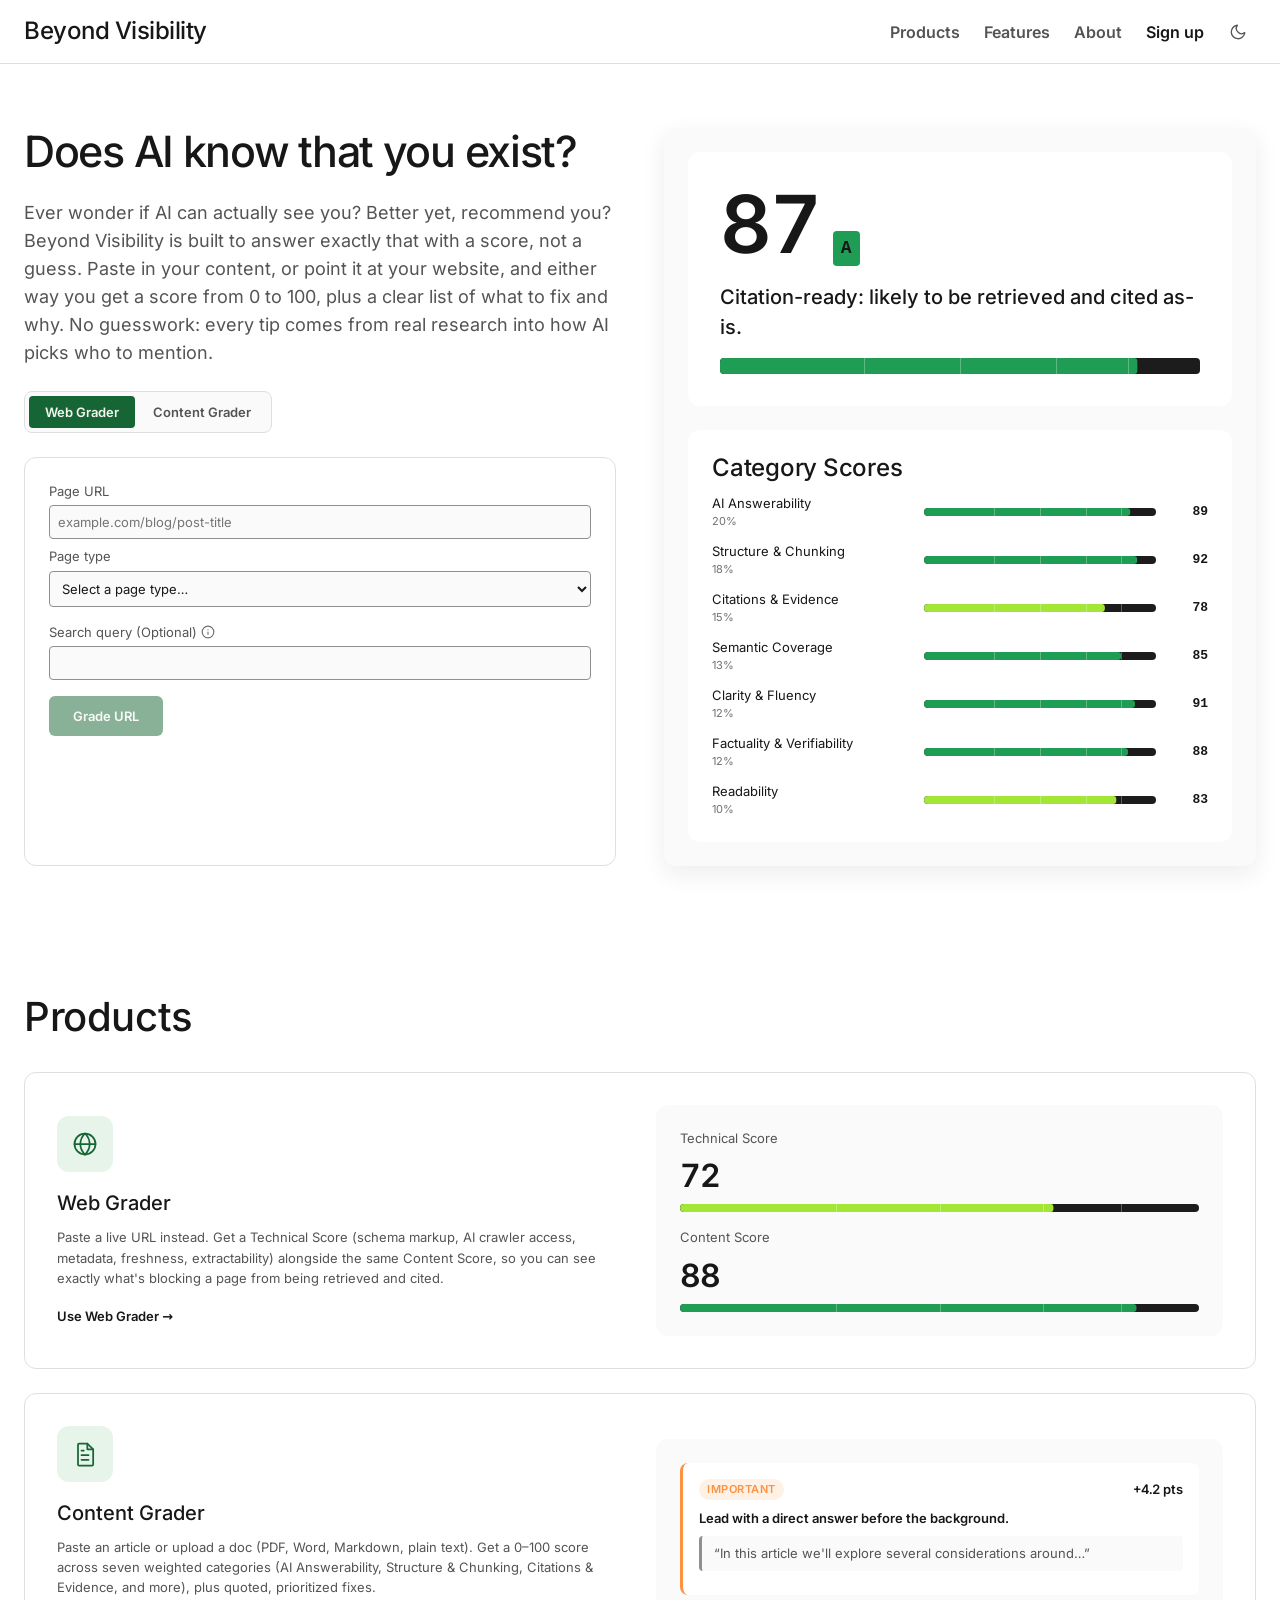
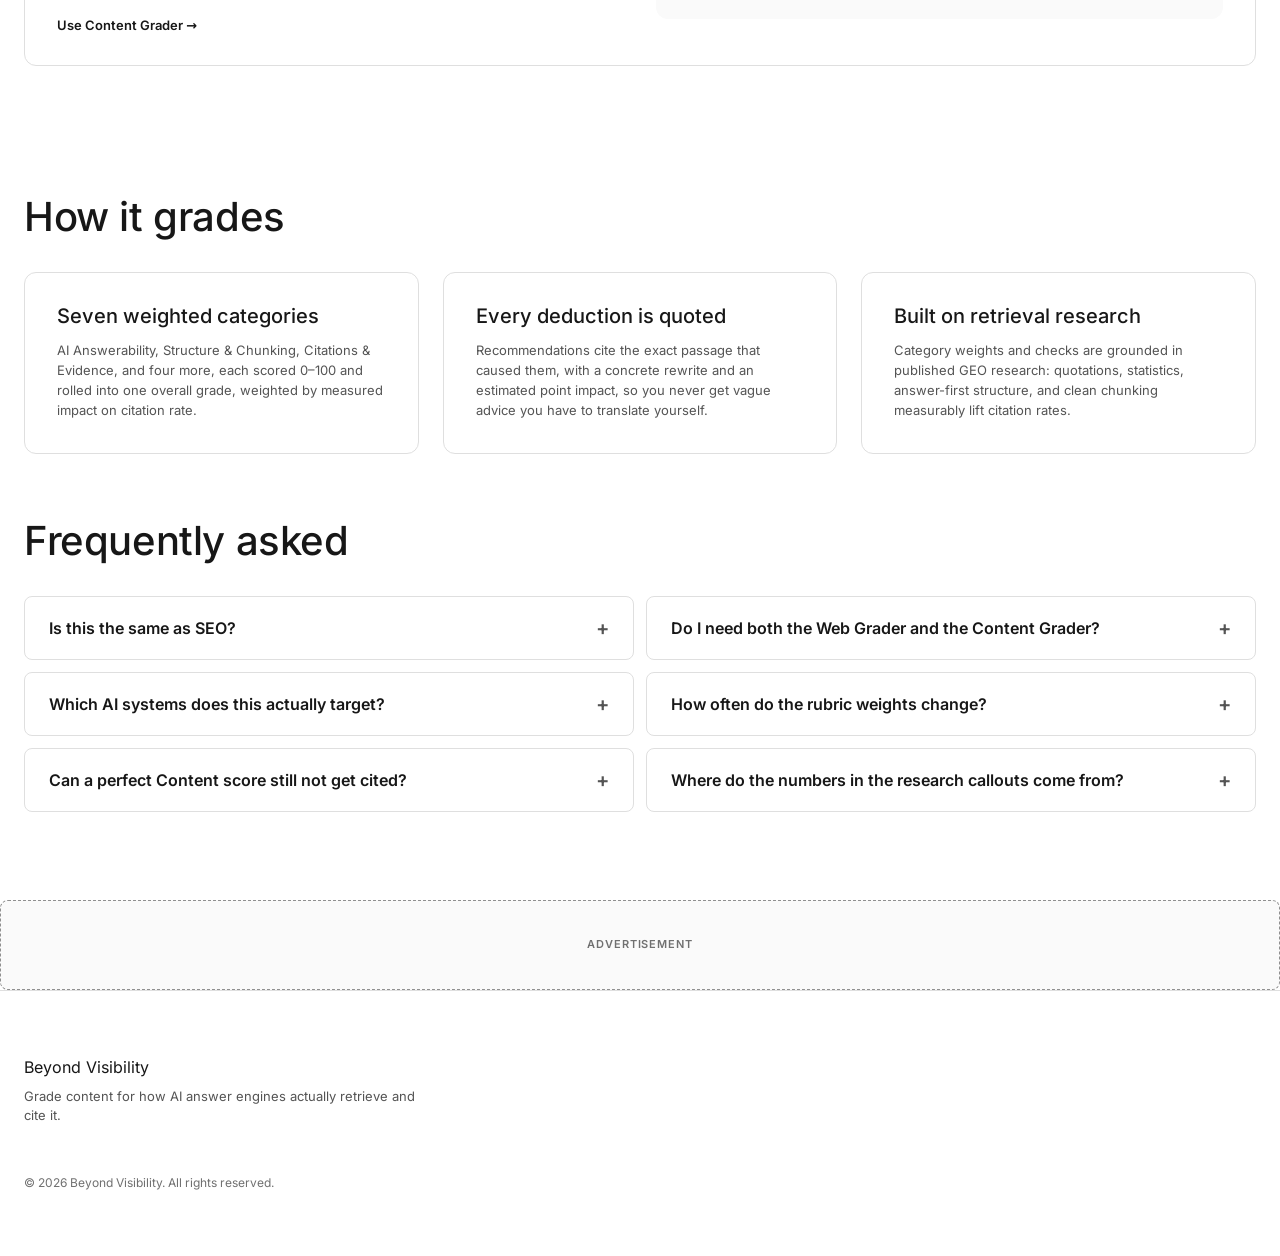
==== index.html @ 0c5f67aa "Deploy of bhagya-d36/AEO-Grader@8c03d91." ====
<!doctype html>
<html lang="en">
  <head>
    <meta charset="UTF-8" />
    <link rel="icon" type="image/svg+xml" href="/favicon.svg" />
    <meta name="viewport" content="width=device-width, initial-scale=1.0" />
    <meta name="color-scheme" content="light dark" />
    <meta name="theme-color" content="#ffffff" />

    <title>Beyond Visibility | AEO</title>
    <meta name="description" content="Grade your content and website for AI answer engines. Get a 0 to 100 score, seven category breakdowns, and prioritized fixes to improve your AEO and AISO." />
    <link rel="canonical" href="https://beyondvisibility.live/" />
    <meta name="robots" content="index,follow,max-snippet:-1,max-image-preview:large,max-video-preview:-1" />

    <meta property="og:type" content="website" />
    <meta property="og:title" content="Beyond Visibility | AEO" />
    <meta property="og:description" content="Grade your content and website for AI answer engines. Get a 0 to 100 score, seven category breakdowns, and prioritized fixes to improve your AEO and AISO." />
    <meta property="og:url" content="https://beyondvisibility.live/" />
    <meta property="og:image" content="https://beyondvisibility.live/og.png" />
    <meta property="og:site_name" content="Beyond Visibility" />
    <meta property="article:published_time" content="2026-08-23" />
    <meta property="article:modified_time" content="2026-08-23" />
    <meta name="twitter:card" content="summary_large_image" />
    <meta name="twitter:title" content="Beyond Visibility | AEO" />
    <meta name="twitter:description" content="Grade your content and website for AI answer engines. Get a 0 to 100 score, seven category breakdowns, and prioritized fixes to improve your AEO and AISO." />
    <meta name="twitter:image" content="https://beyondvisibility.live/og.png" />

    <script type="application/ld+json">
    {
      "@context": "https://schema.org",
      "@graph": [
        {
          "@type": "Organization",
          "@id": "https://beyondvisibility.live/#organization",
          "name": "Beyond Visibility",
          "url": "https://beyondvisibility.live/",
          "logo": "https://beyondvisibility.live/favicon.svg",
          "sameAs": ["https://github.com/bhagya-d36/AEO-Grader"],
          "speakable": {
            "@type": "SpeakableSpecification",
            "cssSelector": [".hero h1", ".hero-lead"]
          }
        },
        {
          "@type": "WebSite",
          "@id": "https://beyondvisibility.live/#website",
          "name": "Beyond Visibility",
          "url": "https://beyondvisibility.live/",
          "publisher": { "@id": "https://beyondvisibility.live/#organization" }
        },
        {
          "@type": "SoftwareApplication",
          "name": "Beyond Visibility",
          "applicationCategory": "BusinessApplication",
          "operatingSystem": "Web",
          "description": "Grades content and web pages for how likely AI answer engines are to retrieve, trust, and cite them.",
          "offers": { "@type": "Offer", "price": "0", "priceCurrency": "USD" }
        },
        {
          "@type": "FAQPage",
          "mainEntity": [
            {
              "@type": "Question",
              "name": "Is this the same as SEO?",
              "acceptedAnswer": {
                "@type": "Answer",
                "text": "No, but it's not a replacement either. Think of AEO as SEO's newer sibling. Classic ranking signals like crawlability, authority, and freshness still matter; retrieval just adds a passage-level layer on top, and there's no page-one click-through funnel to fall back on if that layer fails."
              }
            },
            {
              "@type": "Question",
              "name": "Do I need both the Web Grader and the Content Grader?",
              "acceptedAnswer": {
                "@type": "Answer",
                "text": "If you control the page, yes, eventually. Technical and Content scores catch different failure modes. A page can read beautifully and still be invisible because of one robots.txt rule. If you're evaluating a draft before it's published anywhere, the Content Grader alone is the right tool."
              }
            },
            {
              "@type": "Question",
              "name": "Which AI systems does this actually target?",
              "acceptedAnswer": {
                "@type": "Answer",
                "text": "The check set is grounded in how retrieval-augmented answer engines behave generally. ChatGPT, Perplexity, Claude, and AI Overviews all share the same fetch-chunk-retrieve-synthesize shape, even though none of their exact ranking algorithms are public."
              }
            },
            {
              "@type": "Question",
              "name": "How often do the rubric weights change?",
              "acceptedAnswer": {
                "@type": "Answer",
                "text": "Rarely, and only on evidence. Every category weight is pulled straight from the versioned rubric config the grader runs against (see the About page for the current breakdown), so a score you get today stays comparable until that version number moves."
              }
            },
            {
              "@type": "Question",
              "name": "Can a perfect Content score still not get cited?",
              "acceptedAnswer": {
                "@type": "Answer",
                "text": "Yes. Citation also depends on factors outside a single page: how many other pages answer the same question, how established the domain is, off-page mentions the grader can't read from text alone. The score measures your odds, not a promise."
              }
            },
            {
              "@type": "Question",
              "name": "Where do the numbers in the research callouts come from?",
              "acceptedAnswer": {
                "@type": "Answer",
                "text": "Primarily the Princeton GEO paper (10,000 queries across 25 domains), plus supporting industry research on content chunking, freshness, and answer-first structure. Those sources also inform the weights behind every score this tool produces."
              }
            }
          ]
        }
      ]
    }
    </script>

    <script>
      (function () {
        try {
          var stored = localStorage.getItem("theme-preference");
          if (stored === "light" || stored === "dark") {
            document.documentElement.dataset.theme = stored;
          }
        } catch (e) {
          // localStorage unavailable (private mode, etc.) — falls back to
          // system preference via the CSS media query, no toggle persistence
        }
      })();
    </script>
    <script type="module" crossorigin src="/assets/main-DoTA_7qR.js"></script>
    <link rel="stylesheet" crossorigin href="/assets/main-QSFbFNiy.css">
  </head>
  <body>
    <div id="root"><header class="marketing-nav"><div class="top-bar-brand"><a class="wordmark" href="/">Beyond Visibility</a></div><nav class="marketing-nav-links" aria-label="Primary"><div class="nav-dropdown"><button type="button" class="nav-dropdown-trigger" aria-haspopup="true">Products</button><ul class="nav-dropdown-menu"><li><a href="#product-web-grader">Web Grader</a></li><li><a href="#product-content-grader">Content Grader</a></li></ul></div><a href="#features">Features</a><a class="marketing-nav-link" href="/about">About</a></nav><div class="marketing-nav-actions"><button type="button" class="link-button">Sign up</button><button type="button" class="theme-toggle" aria-label="Switch to dark mode" title="Switch to dark mode"><svg width="18" height="18" viewBox="0 0 24 24" fill="none" stroke="currentColor" stroke-width="1.75" stroke-linecap="round" stroke-linejoin="round" aria-hidden="true"><path d="M21 12.79A9 9 0 1 1 11.21 3 7 7 0 0 0 21 12.79z"></path></svg></button></div></header><main><section class="hero"><div class="hero-copy"><h1>Does AI know that you exist?</h1><p class="hero-lead">Ever wonder if AI can actually see you? Better yet, recommend you? Beyond Visibility is built to answer exactly that with a score, not a guess. Paste in your content, or point it at your website, and either way you get a score from 0 to 100, plus a clear list of what to fix and why. No guesswork: every tip comes from real research into how AI picks who to mention.</p><div class="grader-switch" role="group" aria-label="Grader mode"><button type="button" aria-pressed="true">Web Grader</button><button type="button" aria-pressed="false">Content Grader</button></div><form class="grade-form"><div class="field"><label for="url">Page URL</label><input id="url" type="text" inputMode="url" autoComplete="off" placeholder="example.com/blog/post-title" required="" value=""/></div><div class="field"><label for="page_type">Page type</label><select id="page_type" required=""><option value="" disabled="" hidden="" selected="">Select a page type…</option><option value="homepage">Homepage</option><option value="article">Blog post or article</option><option value="product">Product page</option><option value="docs">Docs</option></select></div><div class="optional-fields"><div class="field"><div class="field-label-row"><label for="web_target_query">Search query (Optional)</label><span class="info-tooltip" tabindex="0" aria-label="What would someone ask an AI to find this?"><svg width="14" height="14" viewBox="0 0 24 24" fill="none" stroke="currentColor" stroke-width="2" stroke-linecap="round" stroke-linejoin="round" aria-hidden="true"><circle cx="12" cy="12" r="10"></circle><line x1="12" y1="16" x2="12" y2="12"></line><line x1="12" y1="8" x2="12.01" y2="8"></line></svg><span class="info-tooltip-text" aria-hidden="true">What would someone ask an AI to find this?</span></span></div><input id="web_target_query" type="text" value=""/></div></div><button type="submit" disabled="">Grade URL</button></form></div><div class="hero-mockup" aria-hidden="true"><div class="score-card"><div class="verdict"><span class="verdict-score">87</span><span class="verdict-band" style="--tier-color:var(--score-excellent)">A</span></div><p class="verdict-meaning">Citation-ready: likely to be retrieved and cited as-is.</p><div class="meter meter-lg" style="--tier-color:var(--score-excellent);--meter-scale:0.87" role="img" aria-label="Overall score: 87 out of 100"><div class="meter-track"><div class="meter-fill"></div><span class="meter-tick" style="left:30%"></span><span class="meter-tick" style="left:50%"></span><span class="meter-tick" style="left:70%"></span><span class="meter-tick" style="left:85%"></span></div></div></div><div class="category-bars"><h2>Category Scores</h2><div class="category-row"><div class="category-label"><span>AI Answerability</span><span class="category-weight">20%</span></div><div class="meter meter-sm" style="--tier-color:var(--score-excellent);--meter-scale:0.89" role="img" aria-label="AI Answerability: 89 out of 100"><div class="meter-track"><div class="meter-fill"></div><span class="meter-tick" style="left:30%"></span><span class="meter-tick" style="left:50%"></span><span class="meter-tick" style="left:70%"></span><span class="meter-tick" style="left:85%"></span></div></div><span class="category-score">89</span></div><div class="category-row"><div class="category-label"><span>Structure &amp; Chunking</span><span class="category-weight">18%</span></div><div class="meter meter-sm" style="--tier-color:var(--score-excellent);--meter-scale:0.92" role="img" aria-label="Structure &amp; Chunking: 92 out of 100"><div class="meter-track"><div class="meter-fill"></div><span class="meter-tick" style="left:30%"></span><span class="meter-tick" style="left:50%"></span><span class="meter-tick" style="left:70%"></span><span class="meter-tick" style="left:85%"></span></div></div><span class="category-score">92</span></div><div class="category-row"><div class="category-label"><span>Citations &amp; Evidence</span><span class="category-weight">15%</span></div><div class="meter meter-sm" style="--tier-color:var(--score-good);--meter-scale:0.78" role="img" aria-label="Citations &amp; Evidence: 78 out of 100"><div class="meter-track"><div class="meter-fill"></div><span class="meter-tick" style="left:30%"></span><span class="meter-tick" style="left:50%"></span><span class="meter-tick" style="left:70%"></span><span class="meter-tick" style="left:85%"></span></div></div><span class="category-score">78</span></div><div class="category-row"><div class="category-label"><span>Semantic Coverage</span><span class="category-weight">13%</span></div><div class="meter meter-sm" style="--tier-color:var(--score-excellent);--meter-scale:0.85" role="img" aria-label="Semantic Coverage: 85 out of 100"><div class="meter-track"><div class="meter-fill"></div><span class="meter-tick" style="left:30%"></span><span class="meter-tick" style="left:50%"></span><span class="meter-tick" style="left:70%"></span><span class="meter-tick" style="left:85%"></span></div></div><span class="category-score">85</span></div><div class="category-row"><div class="category-label"><span>Clarity &amp; Fluency</span><span class="category-weight">12%</span></div><div class="meter meter-sm" style="--tier-color:var(--score-excellent);--meter-scale:0.91" role="img" aria-label="Clarity &amp; Fluency: 91 out of 100"><div class="meter-track"><div class="meter-fill"></div><span class="meter-tick" style="left:30%"></span><span class="meter-tick" style="left:50%"></span><span class="meter-tick" style="left:70%"></span><span class="meter-tick" style="left:85%"></span></div></div><span class="category-score">91</span></div><div class="category-row"><div class="category-label"><span>Factuality &amp; Verifiability</span><span class="category-weight">12%</span></div><div class="meter meter-sm" style="--tier-color:var(--score-excellent);--meter-scale:0.88" role="img" aria-label="Factuality &amp; Verifiability: 88 out of 100"><div class="meter-track"><div class="meter-fill"></div><span class="meter-tick" style="left:30%"></span><span class="meter-tick" style="left:50%"></span><span class="meter-tick" style="left:70%"></span><span class="meter-tick" style="left:85%"></span></div></div><span class="category-score">88</span></div><div class="category-row"><div class="category-label"><span>Readability</span><span class="category-weight">10%</span></div><div class="meter meter-sm" style="--tier-color:var(--score-good);--meter-scale:0.83" role="img" aria-label="Readability: 83 out of 100"><div class="meter-track"><div class="meter-fill"></div><span class="meter-tick" style="left:30%"></span><span class="meter-tick" style="left:50%"></span><span class="meter-tick" style="left:70%"></span><span class="meter-tick" style="left:85%"></span></div></div><span class="category-score">83</span></div></div></div></section><section class="products" id="products"><h2>Products</h2><ul class="product-grid"><li class="feature-card product-card" id="product-web-grader"><div class="product-card-copy"><div class="product-icon"><svg viewBox="0 0 24 24" fill="none" stroke="currentColor" stroke-width="1.5" stroke-linecap="round" stroke-linejoin="round" aria-hidden="true"><circle cx="12" cy="12" r="9"></circle><path d="M3 12h18"></path><path d="M12 3c2.5 2.5 4 5.7 4 9s-1.5 6.5-4 9c-2.5-2.5-4-5.7-4-9s1.5-6.5 4-9z"></path></svg></div><h3>Web Grader</h3><p>Paste a live URL instead. Get a Technical Score (schema markup, AI crawler access, metadata, freshness, extractability) alongside the same Content Score, so you can see exactly what&#x27;s blocking a page from being retrieved and cited.</p><button type="button" class="card-footer-link">Use Web Grader →</button></div><div class="product-card-visual" aria-hidden="true"><div class="product-preview product-preview-web"><div class="product-preview-score"><span class="product-preview-score-label">Technical Score</span><span class="product-preview-score-value">72</span><div class="meter meter-sm" style="--tier-color:var(--score-good);--meter-scale:0.72" role="img" aria-label="Technical Score: 72 out of 100"><div class="meter-track"><div class="meter-fill"></div><span class="meter-tick" style="left:30%"></span><span class="meter-tick" style="left:50%"></span><span class="meter-tick" style="left:70%"></span><span class="meter-tick" style="left:85%"></span></div></div></div><div class="product-preview-score"><span class="product-preview-score-label">Content Score</span><span class="product-preview-score-value">88</span><div class="meter meter-sm" style="--tier-color:var(--score-excellent);--meter-scale:0.88" role="img" aria-label="Content Score: 88 out of 100"><div class="meter-track"><div class="meter-fill"></div><span class="meter-tick" style="left:30%"></span><span class="meter-tick" style="left:50%"></span><span class="meter-tick" style="left:70%"></span><span class="meter-tick" style="left:85%"></span></div></div></div></div></div></li><li class="feature-card product-card" id="product-content-grader"><div class="product-card-copy"><div class="product-icon"><svg viewBox="0 0 24 24" fill="none" stroke="currentColor" stroke-width="1.5" stroke-linecap="round" stroke-linejoin="round" aria-hidden="true"><path d="M7 3h7l5 5v13a1 1 0 0 1-1 1H7a1 1 0 0 1-1-1V4a1 1 0 0 1 1-1z"></path><path d="M14 3v5h5"></path><path d="M9 13h6M9 17h6M9 9h2"></path></svg></div><h3>Content Grader</h3><p>Paste an article or upload a doc (PDF, Word, Markdown, plain text). Get a 0–100 score across seven weighted categories (AI Answerability, Structure &amp; Chunking, Citations &amp; Evidence, and more), plus quoted, prioritized fixes.</p><button type="button" class="card-footer-link">Use Content Grader →</button></div><div class="product-card-visual" aria-hidden="true"><div class="product-preview product-preview-content"><div class="recommendation severity-important"><div class="recommendation-header"><span class="recommendation-tags"><span class="severity-badge severity-important">Important</span></span><span class="recommendation-impact">+4.2 pts</span></div><p class="recommendation-what">Lead with a direct answer before the background.</p><blockquote class="recommendation-quote">“In this article we&#x27;ll explore several considerations around…”</blockquote></div></div></div></li></ul></section><section class="features" id="features"><h2>How it grades</h2><ul class="feature-grid"><li class="feature-card"><h3>Seven weighted categories</h3><p>AI Answerability, Structure &amp; Chunking, Citations &amp; Evidence, and four more, each scored 0–100 and rolled into one overall grade, weighted by measured impact on citation rate.</p></li><li class="feature-card"><h3>Every deduction is quoted</h3><p>Recommendations cite the exact passage that caused them, with a concrete rewrite and an estimated point impact, so you never get vague advice you have to translate yourself.</p></li><li class="feature-card"><h3>Built on retrieval research</h3><p>Category weights and checks are grounded in published GEO research: quotations, statistics, answer-first structure, and clean chunking measurably lift citation rates.</p></li></ul></section><section class="faq" id="faq"><h2>Frequently asked</h2><div class="faq-list"><details class="faq-item"><summary>Is this the same as SEO?</summary><p>No, but it&#x27;s not a replacement either. Think of AEO as SEO&#x27;s newer sibling. Classic ranking signals like crawlability, authority, and freshness still matter; retrieval just adds a passage-level layer on top, and there&#x27;s no page-one click-through funnel to fall back on if that layer fails.</p></details><details class="faq-item"><summary>Do I need both the Web Grader and the Content Grader?</summary><p>If you control the page, yes, eventually. Technical and Content scores catch different failure modes. A page can read beautifully and still be invisible because of one robots.txt rule. If you&#x27;re evaluating a draft before it&#x27;s published anywhere, the Content Grader alone is the right tool.</p></details><details class="faq-item"><summary>Which AI systems does this actually target?</summary><p>The check set is grounded in how retrieval-augmented answer engines behave generally. ChatGPT, Perplexity, Claude, and AI Overviews all share the same fetch-chunk-retrieve-synthesize shape, even though none of their exact ranking algorithms are public.</p></details><details class="faq-item"><summary>How often do the rubric weights change?</summary><p>Rarely, and only on evidence. Every category weight is pulled straight from the versioned rubric config the grader runs against (see the About page for the current breakdown), so a score you get today stays comparable until that version number moves.</p></details><details class="faq-item"><summary>Can a perfect Content score still not get cited?</summary><p>Yes. Citation also depends on factors outside a single page: how many other pages answer the same question, how established the domain is, off-page mentions the grader can&#x27;t read from text alone. The score measures your odds, not a promise.</p></details><details class="faq-item"><summary>Where do the numbers in the research callouts come from?</summary><p>Primarily the Princeton GEO paper (10,000 queries across 25 domains), plus supporting industry research on content chunking, freshness, and answer-first structure. Those sources also inform the weights behind every score this tool produces.</p></details></div></section><div class="ad-slot" data-placement="landing-mid" aria-hidden="true"><span class="ad-slot-label">Advertisement</span></div></main><footer class="site-footer"><div class="footer-inner"><div class="footer-brand"><span class="wordmark">Beyond Visibility</span><p class="footer-tagline">Grade content for how AI answer engines actually retrieve and cite it.</p></div></div><p class="footer-legal">© 2026 Beyond Visibility. All rights reserved.</p></footer></div>
  </body>
</html>
---- assets/main-QSFbFNiy.css ----
@font-face{font-family:Inter;font-style:normal;font-display:swap;font-weight:400;src:url(/assets/inter-cyrillic-ext-400-normal-BQZuk6qB.woff2)format("woff2"),url(/assets/inter-cyrillic-ext-400-normal-DQukG94-.woff)format("woff");unicode-range:U+460-52F,U+1C80-1C8A,U+20B4,U+2DE0-2DFF,U+A640-A69F,U+FE2E-FE2F}@font-face{font-family:Inter;font-style:normal;font-display:swap;font-weight:400;src:url(/assets/inter-cyrillic-400-normal-obahsSVq.woff2)format("woff2"),url(/assets/inter-cyrillic-400-normal-HOLc17fK.woff)format("woff");unicode-range:U+301,U+400-45F,U+490-491,U+4B0-4B1,U+2116}@font-face{font-family:Inter;font-style:normal;font-display:swap;font-weight:400;src:url(/assets/inter-greek-ext-400-normal-DGGRlc-M.woff2)format("woff2"),url(/assets/inter-greek-ext-400-normal-KugGGMne.woff)format("woff");unicode-range:U+1F??}@font-face{font-family:Inter;font-style:normal;font-display:swap;font-weight:400;src:url(/assets/inter-greek-400-normal-B4URO6DV.woff2)format("woff2"),url(/assets/inter-greek-400-normal-q2sYcFCs.woff)format("woff");unicode-range:U+370-377,U+37A-37F,U+384-38A,U+38C,U+38E-3A1,U+3A3-3FF}@font-face{font-family:Inter;font-style:normal;font-display:swap;font-weight:400;src:url(/assets/inter-vietnamese-400-normal-DMkecbls.woff2)format("woff2"),url(/assets/inter-vietnamese-400-normal-Bbgyi5SW.woff)format("woff");unicode-range:U+102-103,U+110-111,U+128-129,U+168-169,U+1A0-1A1,U+1AF-1B0,U+300-301,U+303-304,U+308-309,U+323,U+329,U+1EA0-1EF9,U+20AB}@font-face{font-family:Inter;font-style:normal;font-display:swap;font-weight:400;src:url(/assets/inter-latin-ext-400-normal-C1nco2VV.woff2)format("woff2"),url(/assets/inter-latin-ext-400-normal-77YHD8bZ.woff)format("woff");unicode-range:U+100-2BA,U+2BD-2C5,U+2C7-2CC,U+2CE-2D7,U+2DD-2FF,U+304,U+308,U+329,U+1D00-1DBF,U+1E00-1E9F,U+1EF2-1EFF,U+2020,U+20A0-20AB,U+20AD-20C0,U+2113,U+2C60-2C7F,U+A720-A7FF}@font-face{font-family:Inter;font-style:normal;font-display:swap;font-weight:400;src:url(/assets/inter-latin-400-normal-C38fXH4l.woff2)format("woff2"),url(/assets/inter-latin-400-normal-CyCys3Eg.woff)format("woff");unicode-range:U+??,U+131,U+152-153,U+2BB-2BC,U+2C6,U+2DA,U+2DC,U+304,U+308,U+329,U+2000-206F,U+20AC,U+2122,U+2191,U+2193,U+2212,U+2215,U+FEFF,U+FFFD}@font-face{font-family:Inter;font-style:normal;font-display:swap;font-weight:500;src:url(/assets/inter-cyrillic-ext-500-normal-B0yAr1jD.woff2)format("woff2"),url(/assets/inter-cyrillic-ext-500-normal-BmqWE9Dz.woff)format("woff");unicode-range:U+460-52F,U+1C80-1C8A,U+20B4,U+2DE0-2DFF,U+A640-A69F,U+FE2E-FE2F}@font-face{font-family:Inter;font-style:normal;font-display:swap;font-weight:500;src:url(/assets/inter-cyrillic-500-normal-BasfLYem.woff2)format("woff2"),url(/assets/inter-cyrillic-500-normal-CxZf_p3X.woff)format("woff");unicode-range:U+301,U+400-45F,U+490-491,U+4B0-4B1,U+2116}@font-face{font-family:Inter;font-style:normal;font-display:swap;font-weight:500;src:url(/assets/inter-greek-ext-500-normal-C4iEst2y.woff2)format("woff2"),url(/assets/inter-greek-ext-500-normal-2j5mBUwD.woff)format("woff");unicode-range:U+1F??}@font-face{font-family:Inter;font-style:normal;font-display:swap;font-weight:500;src:url(/assets/inter-greek-500-normal-BIZE56-Y.woff2)format("woff2"),url(/assets/inter-greek-500-normal-Xzm54t5V.woff)format("woff");unicode-range:U+370-377,U+37A-37F,U+384-38A,U+38C,U+38E-3A1,U+3A3-3FF}@font-face{font-family:Inter;font-style:normal;font-display:swap;font-weight:500;src:url(/assets/inter-vietnamese-500-normal-DOriooB6.woff2)format("woff2"),url(/assets/inter-vietnamese-500-normal-mJboJaSs.woff)format("woff");unicode-range:U+102-103,U+110-111,U+128-129,U+168-169,U+1A0-1A1,U+1AF-1B0,U+300-301,U+303-304,U+308-309,U+323,U+329,U+1EA0-1EF9,U+20AB}@font-face{font-family:Inter;font-style:normal;font-display:swap;font-weight:500;src:url(/assets/inter-latin-ext-500-normal-CV4jyFjo.woff2)format("woff2"),url(/assets/inter-latin-ext-500-normal-BxGbmqWO.woff)format("woff");unicode-range:U+100-2BA,U+2BD-2C5,U+2C7-2CC,U+2CE-2D7,U+2DD-2FF,U+304,U+308,U+329,U+1D00-1DBF,U+1E00-1E9F,U+1EF2-1EFF,U+2020,U+20A0-20AB,U+20AD-20C0,U+2113,U+2C60-2C7F,U+A720-A7FF}@font-face{font-family:Inter;font-style:normal;font-display:swap;font-weight:500;src:url(/assets/inter-latin-500-normal-Cerq10X2.woff2)format("woff2"),url(/assets/inter-latin-500-normal-BL9OpVg8.woff)format("woff");unicode-range:U+??,U+131,U+152-153,U+2BB-2BC,U+2C6,U+2DA,U+2DC,U+304,U+308,U+329,U+2000-206F,U+20AC,U+2122,U+2191,U+2193,U+2212,U+2215,U+FEFF,U+FFFD}@font-face{font-family:Inter;font-style:normal;font-display:swap;font-weight:600;src:url(/assets/inter-cyrillic-ext-600-normal-Dfes3d0z.woff2)format("woff2"),url(/assets/inter-cyrillic-ext-600-normal-Bcila6Z-.woff)format("woff");unicode-range:U+460-52F,U+1C80-1C8A,U+20B4,U+2DE0-2DFF,U+A640-A69F,U+FE2E-FE2F}@font-face{font-family:Inter;font-style:normal;font-display:swap;font-weight:600;src:url(/assets/inter-cyrillic-600-normal-CWCymEST.woff2)format("woff2"),url(/assets/inter-cyrillic-600-normal-4D_pXhcN.woff)format("woff");unicode-range:U+301,U+400-45F,U+490-491,U+4B0-4B1,U+2116}@font-face{font-family:Inter;font-style:normal;font-display:swap;font-weight:600;src:url(/assets/inter-greek-ext-600-normal-DRtmH8MT.woff2)format("woff2"),url(/assets/inter-greek-ext-600-normal-B8X0CLgF.woff)format("woff");unicode-range:U+1F??}@font-face{font-family:Inter;font-style:normal;font-display:swap;font-weight:600;src:url(/assets/inter-greek-600-normal-plRanbMR.woff2)format("woff2"),url(/assets/inter-greek-600-normal-BZpKdvQh.woff)format("woff");unicode-range:U+370-377,U+37A-37F,U+384-38A,U+38C,U+38E-3A1,U+3A3-3FF}@font-face{font-family:Inter;font-style:normal;font-display:swap;font-weight:600;src:url(/assets/inter-vietnamese-600-normal-Cc8MFFhd.woff2)format("woff2"),url(/assets/inter-vietnamese-600-normal-BuLX-rYi.woff)format("woff");unicode-range:U+102-103,U+110-111,U+128-129,U+168-169,U+1A0-1A1,U+1AF-1B0,U+300-301,U+303-304,U+308-309,U+323,U+329,U+1EA0-1EF9,U+20AB}@font-face{font-family:Inter;font-style:normal;font-display:swap;font-weight:600;src:url(/assets/inter-latin-ext-600-normal-D2bJ5OIk.woff2)format("woff2"),url(/assets/inter-latin-ext-600-normal-CIVaiw4L.woff)format("woff");unicode-range:U+100-2BA,U+2BD-2C5,U+2C7-2CC,U+2CE-2D7,U+2DD-2FF,U+304,U+308,U+329,U+1D00-1DBF,U+1E00-1E9F,U+1EF2-1EFF,U+2020,U+20A0-20AB,U+20AD-20C0,U+2113,U+2C60-2C7F,U+A720-A7FF}@font-face{font-family:Inter;font-style:normal;font-display:swap;font-weight:600;src:url(/assets/inter-latin-600-normal-LgqL8muc.woff2)format("woff2"),url(/assets/inter-latin-600-normal-CiBQ2DWP.woff)format("woff");unicode-range:U+??,U+131,U+152-153,U+2BB-2BC,U+2C6,U+2DA,U+2DC,U+304,U+308,U+329,U+2000-206F,U+20AC,U+2122,U+2191,U+2193,U+2212,U+2215,U+FEFF,U+FFFD}:root{--surface-0:#fff;--surface-1:#fff;--surface-2:#fafafa;--surface-3:#f0f0f0;--border:#dfdfdf;--border-strong:#8f8f8f;--text:#171717;--text-muted:#545454;--text-subtle:#707070;--text-placeholder:#9a9a9a;--accent:#166534;--accent-hover:#1a6b3f;--accent-press:#0f4c2b;--accent-fg:#f5f5f0;--accent-ring:#166534;--accent-bg:#e6f4ea;--score-fg:#171717;--score-excellent:#1f9d55;--score-good:#a3e635;--score-fair:#ffdb13;--score-weak:#ff9142;--score-poor:#ff5c4d;--meter-track:#1c1c1c;--meter-tick:#ffffff47;--danger:#ff5c4d;--danger-bg:#fdeceb;--warning:#ff9142;--warning-bg:#fef1e6;--neutral-badge:#545454;--neutral-badge-bg:#fafafa;--shadow-1:0 1px 2px #1717170f;--shadow-2:0 8px 24px #17171714;--shadow-3:0 16px 48px #17171724;--font-display:"Inter", system-ui, sans-serif;--font-sans:"Inter", system-ui, "Segoe UI", Roboto, sans-serif;--font-mono:ui-monospace, Menlo, Monaco, Consolas, "Liberation Mono", monospace;--text-2xs:11px;--text-xs:12px;--text-sm:13px;--text-base:16px;--text-md:18px;--text-lg:20px;--text-xl:24px;--text-2xl:32px;--text-3xl:40px;--text-score:clamp(56px, 8vw, 80px);--text-hero:clamp(40px, 5vw + 1rem, 64px);--space-1:4px;--space-2:8px;--space-3:12px;--space-4:16px;--space-6:24px;--space-8:32px;--space-12:48px;--space-16:64px;--radius-sm:4px;--radius-md:8px;--radius-lg:12px;--radius-xl:16px;--radius-full:999px;--radius-btn:6px;--dur-fast:.12s;--dur-normal:.2s;--dur-slow:.32s;--ease-out:cubic-bezier(0, 0, .2, 1);--ease-in:cubic-bezier(.4, 0, 1, 1);--ease-in-out:cubic-bezier(.4, 0, .2, 1);font:var(--text-base) / 1.5 var(--font-sans);--lightningcss-light:initial;--lightningcss-dark: ;color-scheme:light dark;color:var(--text);background:var(--surface-0);font-synthesis:none;text-rendering:optimizelegibility;-webkit-font-smoothing:antialiased;-moz-osx-font-smoothing:grayscale}@media (prefers-color-scheme:dark){:root{--lightningcss-light: ;--lightningcss-dark:initial}:root:not([data-theme=light]){--surface-0:#1c1c1c;--surface-1:#202020;--surface-2:#282828;--surface-3:#323232;--border:#2e2e2e;--border-strong:#757575;--text:#ededed;--text-muted:#a8a8a8;--text-subtle:#949494;--text-placeholder:#6e6e6e;--accent:#1f9d55;--accent-hover:#2ba35f;--accent-press:#1e9752;--accent-fg:#171717;--accent-ring:#2ba35f;--accent-bg:#16281c;--danger-bg:#2b1a17;--warning-bg:#2b220f;--neutral-badge:#a8a8a8;--neutral-badge-bg:#282828;--shadow-1:0 1px 2px #0006;--shadow-2:0 8px 24px #00000073;--shadow-3:0 16px 48px #0000008c}}:root[data-theme=dark]{--surface-0:#1c1c1c;--surface-1:#202020;--surface-2:#282828;--surface-3:#323232;--border:#2e2e2e;--border-strong:#757575;--text:#ededed;--text-muted:#a8a8a8;--text-subtle:#949494;--text-placeholder:#6e6e6e;--accent:#1f9d55;--accent-hover:#2ba35f;--accent-press:#1e9752;--accent-fg:#171717;--accent-ring:#2ba35f;--accent-bg:#16281c;--danger-bg:#2b1a17;--warning-bg:#2b220f;--neutral-badge:#a8a8a8;--neutral-badge-bg:#282828;--shadow-1:0 1px 2px #0006;--shadow-2:0 8px 24px #00000073;--shadow-3:0 16px 48px #0000008c}*{box-sizing:border-box}body{margin:0}h1{font-family:var(--font-display);letter-spacing:-.02em;color:var(--text);margin:0;font-weight:500;line-height:1.1}h2,h3{font-family:var(--font-sans);color:var(--text);margin:0;font-weight:500;line-height:1.15}p{margin:0}button{font-family:var(--font-sans);cursor:pointer}textarea,input,select{font-family:var(--font-sans);font-size:var(--text-sm)}.theme-toggle{width:36px;height:36px;color:var(--text-muted);transition:color var(--dur-fast) var(--ease-out);background:0 0;border:none;flex-shrink:0;justify-content:center;align-items:center;display:inline-flex}.theme-toggle:hover{color:var(--text)}:focus-visible{outline:2px solid var(--accent-ring);outline-offset:2px;border-radius:var(--radius-sm)}@media (prefers-reduced-motion:reduce){*,:before,:after{scroll-behavior:auto!important;transition-duration:.01ms!important;animation-duration:.01ms!important;animation-iteration-count:1!important}}.app{min-height:100vh}.top-bar{z-index:10;justify-content:space-between;align-items:center;gap:var(--space-6);height:60px;padding:0 var(--space-6);background:var(--surface-0);border-bottom:1px solid var(--border);display:flex;position:sticky;top:0}.top-bar-brand{align-items:baseline;gap:var(--space-2);display:flex}.top-bar-brand .wordmark{cursor:pointer;font-family:var(--font-display);font-weight:500;font-size:var(--text-xl);letter-spacing:-.02em;color:var(--text);background:0 0;border:none;padding:0;line-height:1.1;text-decoration:none}.workspace{gap:var(--space-8);width:100%;max-width:1440px;padding:var(--space-8) var(--space-6) var(--space-16);grid-template-columns:1fr;margin:0 auto;display:grid}.input-pane{gap:var(--space-2);flex-direction:column;min-width:0;display:flex}.pane-label{font-family:var(--font-mono);font-size:var(--text-2xs);letter-spacing:.08em;text-transform:uppercase;color:var(--text-subtle);margin-bottom:var(--space-2);font-weight:600}.results-pane{min-width:0}@media (width>=960px){.workspace{align-items:start;gap:var(--space-12);grid-template-columns:400px 1fr}.input-pane{top:calc(60px + var(--space-8));position:sticky}}.category-bars h2,.recommendations h2{font-size:var(--text-xl);letter-spacing:-.01em}.grade-form{gap:var(--space-2);background:var(--surface-1);border:1px solid var(--border);border-radius:var(--radius-lg);padding:var(--space-6);flex-direction:column;display:flex}.field-label{font-weight:600;font-size:var(--text-sm)}.field-label-row{align-items:center;gap:var(--space-1);display:flex}.info-tooltip{color:var(--text-subtle);cursor:help;display:inline-flex;position:relative}.info-tooltip:hover,.info-tooltip:focus-visible{color:var(--text)}.info-tooltip-text{top:calc(100% + var(--space-2));width:max-content;max-width:220px;padding:var(--space-2) var(--space-3);border-radius:var(--radius-sm);background:var(--surface-2);border:1px solid var(--border-strong);color:var(--text);font-size:var(--text-xs);text-align:center;opacity:0;visibility:hidden;transition:opacity var(--dur-fast) var(--ease-out);pointer-events:none;z-index:10;font-weight:400;line-height:1.4;position:absolute;left:50%;transform:translate(-50%)}.info-tooltip:hover .info-tooltip-text,.info-tooltip:focus-visible .info-tooltip-text{opacity:1;visibility:visible}.visually-hidden{clip:rect(0, 0, 0, 0);white-space:nowrap;border:0;width:1px;height:1px;margin:-1px;padding:0;position:absolute;overflow:hidden}.content-label-row{justify-content:space-between;align-items:center;gap:var(--space-2) var(--space-3);flex-wrap:wrap;display:flex}.attach-btn{align-items:center;gap:var(--space-1);color:var(--text-muted);border:1px solid var(--border-strong);border-radius:var(--radius-btn);padding:var(--space-1) var(--space-2);font-size:var(--text-xs);transition:border-color var(--dur-fast) var(--ease-out), color var(--dur-fast) var(--ease-out);background:0 0;font-weight:600;display:inline-flex}.attach-btn:hover:not(:disabled){border-color:var(--text);color:var(--text)}.attach-btn:active:not(:disabled){transform:scale(.97)}.attach-btn:disabled{opacity:.6;cursor:not-allowed}.file-chip{align-self:flex-start;align-items:center;gap:var(--space-2);font-family:var(--font-mono);font-size:var(--text-xs);color:var(--text-muted);background:var(--surface-2);border-radius:var(--radius-full);padding:var(--space-1) var(--space-1) var(--space-1) var(--space-3);display:inline-flex}.file-chip-clear{border-radius:var(--radius-full);width:24px;height:24px;color:var(--text-subtle);font-size:var(--text-sm);transition:background var(--dur-fast) var(--ease-out), color var(--dur-fast) var(--ease-out);background:0 0;border:none;justify-content:center;align-items:center;line-height:1;display:inline-flex}.file-chip-clear:hover{background:var(--surface-3);color:var(--text)}.attach-error{font-size:var(--text-sm);color:var(--danger)}textarea{border:1px solid var(--border-strong);border-radius:var(--radius-md);width:100%;padding:var(--space-3);background:var(--surface-2);color:var(--text);resize:vertical;transition:border-color var(--dur-fast) var(--ease-out)}textarea:hover{border-color:var(--text)}.word-count{font-family:var(--font-mono);font-variant-numeric:tabular-nums;font-size:var(--text-sm);color:var(--text-muted);text-align:right}.optional-fields{gap:var(--space-3);margin:var(--space-2) 0;grid-template-columns:repeat(auto-fit,minmax(180px,1fr));display:grid}.field{gap:var(--space-1);flex-direction:column;display:flex}.field label{font-size:var(--text-sm);color:var(--text-muted)}.field input,.field select{border:1px solid var(--border-strong);border-radius:var(--radius-sm);padding:var(--space-2);background:var(--surface-2);color:var(--text);transition:border-color var(--dur-fast) var(--ease-out)}.field input:hover,.field select:hover{border-color:var(--text)}.grade-form button[type=submit]{align-self:flex-start;align-items:center;gap:var(--space-2);background:var(--accent);color:var(--accent-fg);border-radius:var(--radius-btn);padding:var(--space-3) var(--space-6);font-size:var(--text-sm);transition:background var(--dur-fast) var(--ease-out), transform var(--dur-fast) var(--ease-out);border:none;font-weight:600;display:inline-flex}.grade-form button[type=submit]:hover:not(:disabled){background:var(--accent-hover)}.grade-form button[type=submit]:active:not(:disabled){background:var(--accent-press);transform:scale(.97)}.grade-form button[type=submit]:disabled{opacity:.5;cursor:not-allowed}.btn-spinner{border-radius:var(--radius-full);width:14px;height:14px;animation:spin var(--dur-slow) linear infinite;border:2px solid;border-top-color:#0000}@keyframes spin{to{transform:rotate(360deg)}}.error-banner{margin-top:var(--space-3);padding:var(--space-3) var(--space-4);border-radius:var(--radius-md);background:var(--danger-bg);color:var(--danger);font-size:var(--text-sm)}.results-reveal{gap:var(--space-8);flex-direction:column;display:flex}.score-card{gap:var(--space-4);background:var(--surface-1);border:1px solid var(--border);border-radius:var(--radius-lg);padding:var(--space-8);flex-direction:column;display:flex}.verdict{align-items:baseline;gap:var(--space-3);display:flex}.verdict-score{font-family:var(--font-display);font-weight:800;font-size:var(--text-score);letter-spacing:-.02em;font-variant-numeric:tabular-nums;color:var(--text);line-height:1}.verdict-band{font-family:var(--font-mono);font-size:var(--text-md);color:var(--score-fg);background:var(--tier-color);border-radius:var(--radius-sm);padding:var(--space-1) var(--space-2);font-weight:700}.verdict-meaning{font-size:var(--text-lg);color:var(--text);max-width:60ch;font-weight:500}.versions{font-family:var(--font-mono);font-size:var(--text-xs);color:var(--text-subtle);margin-top:var(--space-2)!important}.warnings{color:var(--warning);font-size:var(--text-sm);margin:var(--space-1) 0;padding-left:var(--space-4)}.meter{align-items:center;display:flex}.meter-track{background:var(--meter-track);border-radius:var(--radius-sm);flex:1;position:relative;overflow:hidden}.meter-sm .meter-track{height:var(--space-2)}.meter-lg .meter-track{height:var(--space-4)}.meter-fill{border-radius:var(--radius-sm);background-color:var(--tier-color);transform-origin:0;width:100%;height:100%;animation:meter-fill var(--dur-slow) var(--ease-out) both;animation-delay:.2s;display:block}@keyframes meter-fill{0%{transform:scaleX(0)}to{transform:scaleX(var(--meter-scale))}}.meter-tick{background:var(--meter-tick);width:1px;position:absolute;top:0;bottom:0}.page-summary{align-items:baseline;gap:var(--space-2) var(--space-3);font-size:var(--text-sm);flex-wrap:wrap;display:flex}.page-summary-url{font-family:var(--font-mono);color:var(--text);word-break:break-all}.page-summary-meta{color:var(--text-subtle)}.dual-score{gap:var(--space-4);grid-template-columns:1fr;display:grid}@media (width>=720px){.dual-score{grid-template-columns:1fr 1fr;align-items:start}}.score-card-na .verdict-score{color:var(--text-subtle)}.category-bars{background:var(--surface-1);border:1px solid var(--border);border-radius:var(--radius-lg);padding:var(--space-6)}.category-row{align-items:center;gap:var(--space-3);margin-top:var(--space-3);grid-template-columns:200px 1fr 40px;display:grid}.category-label{font-size:var(--text-sm);flex-direction:column;display:flex}.category-weight{font-size:var(--text-2xs);color:var(--text-subtle)}.category-score{font-family:var(--font-mono);font-variant-numeric:tabular-nums;text-align:right;font-weight:600;font-size:var(--text-sm)}@media (width<=520px){.category-row{row-gap:var(--space-1);grid-template-columns:1fr auto}.category-row>:first-child{grid-area:1/1}.category-row>:last-child{grid-area:1/2}.category-row>:nth-child(2){grid-area:2/1/auto/-1}}.recommendations h2{margin-top:var(--space-6);margin-bottom:var(--space-3)}.recommendations h2:first-child{margin-top:0}.no-recommendations{color:var(--text-muted)}.recommendation-list,.recommendation-groups{gap:var(--space-3);flex-direction:column;display:flex}.recommendation-group{background:var(--surface-1);border:1px solid var(--border);border-radius:var(--radius-md);padding:var(--space-3) var(--space-4)}.recommendation-group summary{cursor:pointer;align-items:center;gap:var(--space-3);list-style:none;display:flex}.recommendation-group summary::-webkit-details-marker{display:none}.recommendation-group summary:after{content:"+";font-size:var(--text-lg);color:var(--text-muted);transition:transform var(--dur-fast) var(--ease-out);flex-shrink:0;margin-left:auto}.recommendation-group[open] summary:after{transform:rotate(45deg)}.recommendation-group-count{font-size:var(--text-sm);color:var(--text-muted)}.recommendation-group[open] .recommendation-list{margin-top:var(--space-3)}.recommendation{background:var(--surface-1);box-shadow:var(--shadow-1);border-radius:var(--radius-md);padding:var(--space-4);border-left-style:solid;border-left-width:3px}.quick-wins .recommendation{background:var(--surface-2)}.recommendation.severity-critical{border-left-color:var(--danger)}.recommendation.severity-important{border-left-color:var(--warning)}.recommendation.severity-nice_to_have{border-left-color:var(--neutral-badge)}.recommendation-header{margin-bottom:var(--space-2);justify-content:space-between;align-items:center;display:flex}.recommendation-tags{align-items:center;gap:var(--space-2);display:flex}.severity-badge,.source-badge{font-size:var(--text-2xs);text-transform:uppercase;letter-spacing:.05em;padding:2px var(--space-2);border-radius:var(--radius-full);font-weight:700}.severity-badge.severity-critical{background:var(--danger-bg);color:var(--danger)}.severity-badge.severity-important{background:var(--warning-bg);color:var(--warning)}.severity-badge.severity-nice_to_have{background:var(--neutral-badge-bg);color:var(--neutral-badge)}.source-badge{background:var(--surface-2);color:var(--text-muted);border:1px solid var(--border)}.recommendation-impact,.recommendation-group-impact{font-family:var(--font-sans);font-variant-numeric:tabular-nums;font-size:var(--text-sm);color:var(--text);font-weight:600}.recommendation-what{font-weight:600;margin-bottom:var(--space-2)!important}.recommendation-quote{padding:var(--space-2) var(--space-3);background:var(--surface-2);border-left:3px solid var(--border-strong);border-radius:var(--radius-sm);font-style:italic;font-size:var(--text-sm);color:var(--text-muted);margin:var(--space-2) 0!important}.recommendation-why,.recommendation-how{font-size:var(--text-sm);color:var(--text-muted);margin-top:var(--space-1)!important}.results-skeleton{position:relative}.skeleton-shapes{gap:var(--space-8);flex-direction:column;display:flex}.skeleton-block{background:var(--surface-2)}.results-skeleton-loading .skeleton-block{animation:skeleton-pulse var(--dur-slow) var(--ease-in-out) infinite alternate}.results-skeleton-teaser .skeleton-block{opacity:.4}@keyframes skeleton-pulse{0%{opacity:1}to{opacity:.55}}@media (prefers-reduced-motion:reduce){.results-skeleton-loading .skeleton-block{opacity:.75;animation:none}}.skeleton-line{border-radius:var(--radius-sm);height:16px}.skeleton-verdict-score{width:120px;height:var(--text-score);border-radius:var(--radius-sm)}.skeleton-verdict-band{border-radius:var(--radius-sm);width:40px;height:28px}.skeleton-meter-lg{height:var(--space-4);border-radius:var(--radius-sm)}.skeleton-meter-sm{height:var(--space-2);border-radius:var(--radius-sm)}.skeleton-rec-card{border-radius:var(--radius-md);height:88px}.teaser-overlay{text-align:center;justify-content:center;align-items:center;gap:var(--space-2);padding:var(--space-6);background:color-mix(in srgb, var(--surface-0) 80%, transparent);flex-direction:column;display:flex;position:absolute;inset:0}.teaser-overlay h2{font-size:var(--text-lg)}.teaser-overlay p{font-size:var(--text-sm);color:var(--text-muted);max-width:40ch}.loading-overlay{justify-content:center;align-items:center;gap:var(--space-3);padding:var(--space-6);background:color-mix(in srgb, var(--surface-0) 80%, transparent);flex-direction:column;display:flex;position:absolute;inset:0}.loading-title{font-size:var(--text-md);color:var(--text);font-weight:600}.loading-verb{animation:verb-in var(--dur-normal) var(--ease-out);display:inline-block}@keyframes verb-in{0%{opacity:0;transform:translateY(4px)}to{opacity:1;transform:translateY(0)}}.loading-detail{font-size:var(--text-sm);color:var(--text-muted)}.loading-spinner{width:56px;height:56px;color:var(--accent);animation:1.2s steps(12,end) infinite spin}.top-nav{align-items:center;gap:var(--space-6);display:flex}.top-nav-link{color:var(--text-muted);font-size:var(--text-base);padding:var(--space-1) 0;transition:color var(--dur-fast) var(--ease-out);background:0 0;border:none;font-weight:600;position:relative}.top-nav-link:hover,.top-nav-link[aria-current=page]{color:var(--text)}.top-nav-link[aria-current=page]:after{content:"";border-radius:var(--radius-full);background:var(--accent);height:2px;position:absolute;bottom:-2px;left:0;right:0}.top-bar-actions{align-items:center;gap:var(--space-4);display:flex}.account-menu{align-items:center;gap:var(--space-3);display:flex}.usage-indicator{font-family:var(--font-mono);font-variant-numeric:tabular-nums;font-size:var(--text-xs);color:var(--text-muted);white-space:nowrap}.account-email{font-size:var(--text-sm);color:var(--text-muted);text-overflow:ellipsis;white-space:nowrap;max-width:180px;overflow:hidden}.account-sign-out{border:1px solid var(--border-strong);border-radius:var(--radius-btn);color:var(--text-muted);font-size:var(--text-xs);padding:var(--space-1) var(--space-2);transition:border-color var(--dur-fast) var(--ease-out), color var(--dur-fast) var(--ease-out);background:0 0;font-weight:600}.account-sign-out:hover{border-color:var(--text);color:var(--text)}@media (width<=640px){.account-email{display:none}}.sign-in-modal-backdrop{z-index:20;padding:var(--space-6);background:color-mix(in srgb, var(--surface-0) 72%, transparent);justify-content:center;align-items:center;display:flex;position:fixed;inset:0}.sign-in-card{align-items:flex-start;gap:var(--space-3);background:var(--surface-1);width:100%;max-width:420px;box-shadow:var(--shadow-3);border-radius:var(--radius-lg);padding:var(--space-8);flex-direction:column;display:flex;position:relative}.sign-in-close{top:var(--space-1);right:var(--space-1);border-radius:var(--radius-full);width:44px;height:44px;color:var(--text-subtle);font-size:var(--text-lg);transition:background var(--dur-fast) var(--ease-out), color var(--dur-fast) var(--ease-out);background:0 0;border:none;justify-content:center;align-items:center;line-height:1;display:inline-flex;position:absolute}.sign-in-close:hover{background:var(--surface-3);color:var(--text)}.sign-in-card h2{font-size:var(--text-xl)}.sign-in-copy{font-size:var(--text-sm);color:var(--text-muted)}.auth-form{gap:var(--space-3);width:100%;margin-top:var(--space-2);flex-direction:column;display:flex}.auth-submit{justify-content:center;width:100%}.auth-switch{gap:var(--space-2) var(--space-4);flex-wrap:wrap;display:flex}.provider-buttons{gap:var(--space-2);width:100%;margin-top:var(--space-2);flex-direction:column;display:flex}.provider-button{background:var(--surface-2);color:var(--text);border:1px solid var(--border-strong);border-radius:var(--radius-btn);padding:var(--space-2) var(--space-4);font-size:var(--text-sm);transition:border-color var(--dur-fast) var(--ease-out);justify-content:center;align-items:center;font-weight:600;text-decoration:none;display:flex}.provider-button:hover{border-color:var(--text)}.dev-sign-in{margin-top:var(--space-2);padding:var(--space-3);border:1px dashed var(--border-strong);border-radius:var(--radius-md)}.dev-sign-in-note{font-size:var(--text-xs);color:var(--text-subtle);margin-bottom:var(--space-2)!important}.dev-sign-in-note code{font-family:var(--font-mono)}.dev-sign-in-button{background:var(--surface-2);color:var(--text);border:1px solid var(--border-strong);border-radius:var(--radius-btn);padding:var(--space-2) var(--space-4);font-size:var(--text-sm);font-weight:600}.dev-sign-in-button:hover{border-color:var(--text)}.verify-email-banner{justify-content:space-between;align-items:center;gap:var(--space-3);padding:var(--space-3) var(--space-6);background:var(--surface-2);border-bottom:1px solid var(--border);font-size:var(--text-sm);color:var(--text);flex-wrap:wrap;display:flex}.verify-email-banner button{border:1px solid var(--border-strong);border-radius:var(--radius-btn);color:var(--text);font-size:var(--text-xs);padding:var(--space-1) var(--space-3);transition:border-color var(--dur-fast) var(--ease-out);background:0 0;flex-shrink:0;font-weight:600}.verify-email-banner button:hover:not(:disabled){border-color:var(--text)}.verify-email-banner button:disabled{opacity:.6;cursor:not-allowed}.ad-slot{min-height:90px;margin-top:var(--space-6);background:var(--surface-2);border:1px dashed var(--border-strong);border-radius:var(--radius-md);justify-content:center;align-items:center;display:flex}.ad-slot-label{font-size:var(--text-2xs);letter-spacing:.08em;text-transform:uppercase;color:var(--text-subtle);font-weight:600}@media (width<=768px){.grade-form button[type=submit],.field input,.field select,.account-sign-out,.top-nav-link{min-height:44px}}@keyframes easter-egg-in{0%{opacity:0;transform:translateY(12px)}to{opacity:1;transform:translateY(0)}}.easter-egg-toast{right:var(--space-6);bottom:var(--space-6);z-index:30;align-items:center;gap:var(--space-3);padding:var(--space-4) var(--space-6);background:var(--surface-1);border:1px solid var(--border);border-radius:var(--radius-lg);box-shadow:var(--shadow-3);animation:easter-egg-in var(--dur-normal) var(--ease-out) both;display:flex;position:fixed}.easter-egg-toast-emoji{font-size:var(--text-xl)}.easter-egg-toast-title{font-size:var(--text-2xs);text-transform:uppercase;letter-spacing:.05em;color:var(--text-subtle);font-weight:700;display:block}.easter-egg-toast-name{font-family:var(--font-display);font-weight:600;font-size:var(--text-base);color:var(--text);display:block}.about{display:block}.about-layout{max-width:1280px;padding:0 var(--space-6) var(--space-16);gap:var(--space-8);grid-template-columns:1fr;margin:0 auto;display:grid}.about-hero{max-width:760px;padding:var(--space-16) 0 var(--space-8);gap:var(--space-4);flex-direction:column;display:flex}.about-eyebrow{font-size:var(--text-sm);text-transform:uppercase;letter-spacing:.05em;color:var(--accent);font-weight:700}.about-hero h1{font-size:var(--text-hero);letter-spacing:-.03em;font-weight:500}.about-hero-lead{font-size:var(--text-md);color:var(--text-muted);max-width:68ch;line-height:1.55}.about-toc{display:none}@media (width>=1080px){.about-layout{grid-template-columns:220px 1fr;align-items:start}.about-toc{max-height:calc(100vh - 120px);display:block;position:sticky;top:96px;overflow-y:auto}}.about-toc-heading{font-size:var(--text-2xs);text-transform:uppercase;letter-spacing:.05em;color:var(--text-subtle);margin-bottom:var(--space-3);font-weight:700;display:block}.about-toc ul{gap:var(--space-1);flex-direction:column;margin:0;padding:0;list-style:none;display:flex}.about-toc button{text-align:left;width:100%;padding:var(--space-2) var(--space-3);border-radius:var(--radius-sm);font-family:inherit;font-size:var(--text-sm);color:var(--text-muted);transition:color var(--dur-fast) var(--ease-out), background var(--dur-fast) var(--ease-out);background:0 0;border:none;display:block}.about-toc button:hover{color:var(--text)}.about-toc button[aria-current=true]{color:var(--text);background:var(--surface-2);font-weight:600}.about-section{padding:var(--space-16) 0;scroll-margin-top:96px}.about-hero+.about-section{padding-top:0}.about-content>.about-section+.about-section,.about-content>.about-cta{border-top:1px solid var(--border)}.about-section h2{font-size:var(--text-2xl);letter-spacing:-.01em;margin-bottom:var(--space-4)}.about-section>p{max-width:72ch;font-size:var(--text-base);color:var(--text-muted);line-height:1.6}.about-section>p+p{margin-top:var(--space-3)}.about-callout{margin-top:var(--space-6);padding:var(--space-6);background:var(--accent-bg);border:1px solid var(--accent);border-radius:var(--radius-lg)}.about-callout p{font-size:var(--text-base);color:var(--text);margin:0;line-height:1.6}.about-shift-compare{gap:var(--space-6);margin-top:var(--space-8);grid-template-columns:1fr;display:grid}@media (width>=700px){.about-shift-compare{grid-template-columns:1fr 1fr}}.about-shift-panel{gap:var(--space-4);padding:var(--space-6);background:var(--surface-2);border:1px solid var(--border);border-radius:var(--radius-lg);flex-direction:column;display:flex}.about-shift-panel-answer{background:var(--surface-1);border-color:var(--accent)}.about-shift-label{font-size:var(--text-2xs);text-transform:uppercase;letter-spacing:.05em;color:var(--text-subtle);font-weight:700}.about-serp-row{padding-bottom:var(--space-3);border-bottom:1px solid var(--border);flex-direction:column;gap:6px;display:flex}.about-serp-row:last-child{border-bottom:none;padding-bottom:0}.about-serp-row:before,.about-serp-row:after{content:"";background:var(--border-strong);opacity:.5;border-radius:3px;display:block}.about-serp-row:before{width:55%;height:9px}.about-serp-row:after{opacity:.3;width:85%;height:7px}.about-answer-block{flex-direction:column;gap:8px;display:flex}.about-answer-line{background:var(--accent);opacity:.55;border-radius:3px;width:100%;height:9px;display:block}.about-answer-line-short{width:65%}.about-answer-chips{gap:var(--space-2);margin-top:var(--space-1);display:flex}.about-answer-chip{border-radius:var(--radius-full);background:var(--accent-bg);width:20px;height:20px;color:var(--accent);font-size:var(--text-2xs);justify-content:center;align-items:center;font-weight:700;display:inline-flex}.about-shift-caption{margin-top:var(--space-4);font-size:var(--text-sm);color:var(--text-subtle)}.about-letter-grid{gap:var(--space-6);margin-top:var(--space-8);grid-template-columns:1fr;display:grid}@media (width>=700px){.about-letter-grid{grid-template-columns:repeat(2,1fr)}}.about-letter-abbr{border-radius:var(--radius-lg);background:var(--accent-bg);width:56px;height:56px;color:var(--accent);font-family:var(--font-display);font-weight:700;font-size:var(--text-sm);letter-spacing:-.02em;justify-content:center;align-items:center;display:inline-flex}.about-letter-card dl{gap:var(--space-1);margin:var(--space-2) 0 0;flex-direction:column;display:flex}.about-letter-card dt{font-size:var(--text-2xs);text-transform:uppercase;letter-spacing:.04em;color:var(--text-subtle);margin-top:var(--space-3);font-weight:700}.about-letter-card dt:first-child{margin-top:0}.about-letter-card dd{font-size:var(--text-sm);color:var(--text-muted);margin:0;line-height:1.55}.about-letter-card dd.about-letter-asks{color:var(--text);font-style:italic}.about-timeline{margin:var(--space-8) 0 0;border-left:2px solid var(--border);padding:0;list-style:none}.about-timeline li{padding:0 0 var(--space-8) var(--space-8);position:relative}.about-timeline li:last-child{padding-bottom:0}.about-timeline li:before{content:"";border-radius:var(--radius-full);background:var(--accent);border:2px solid var(--surface-0);width:10px;height:10px;position:absolute;top:4px;left:-5px}.about-timeline-years{font-family:var(--font-mono);font-size:var(--text-xs);color:var(--text-subtle);margin-bottom:var(--space-1);display:block}.about-timeline-body h3{font-size:var(--text-md);margin-bottom:var(--space-1)}.about-timeline-body p{font-size:var(--text-sm);color:var(--text-muted);max-width:60ch;margin:0;line-height:1.55}.about-compare{gap:var(--space-6);margin-top:var(--space-6);grid-template-columns:1fr;display:grid}@media (width>=768px){.about-compare{grid-template-columns:1fr 1fr}}.about-compare-col{background:var(--surface-1);border:1px solid var(--border);border-radius:var(--radius-lg);padding:var(--space-6)}.about-compare-col h3{margin-bottom:var(--space-3)}.about-compare-col ul{gap:var(--space-2);flex-direction:column;margin:0;padding:0;list-style:none;display:flex}.about-compare-col li{padding-left:var(--space-6);font-size:var(--text-sm);color:var(--text-muted);line-height:1.5;position:relative}.about-compare-col li:before{content:"";border-radius:var(--radius-full);background:var(--text-subtle);width:8px;height:8px;position:absolute;top:7px;left:0}.about-compare-col:first-child li:before{background:var(--accent)}.about-pipeline{gap:var(--space-4);margin-top:var(--space-8);grid-template-columns:1fr;display:grid}@media (width>=700px){.about-pipeline{grid-template-columns:repeat(2,1fr)}}@media (width>=1080px){.about-pipeline{grid-template-columns:repeat(4,1fr)}}.about-pipeline-head{align-items:center;gap:var(--space-2);display:flex}.about-pipeline-index{border-radius:var(--radius-full);background:var(--accent);width:24px;height:24px;color:var(--accent-fg);font-size:var(--text-xs);flex-shrink:0;justify-content:center;align-items:center;font-weight:700;display:inline-flex}.about-pipeline-stage p{flex:1}.about-pipeline-tag{font-size:var(--text-2xs);text-transform:uppercase;letter-spacing:.03em;color:var(--text-subtle);background:var(--surface-2);padding:2px var(--space-2);border-radius:var(--radius-sm);align-self:flex-start;font-weight:600}.about-measures-group{margin-top:var(--space-8)}.about-measures-group:first-of-type{margin-top:var(--space-6)}.about-measures-group h3{font-size:var(--text-lg);margin-bottom:var(--space-4)}.about-weight-list{gap:var(--space-6);flex-direction:column;display:flex}.about-weight-row{gap:var(--space-2);flex-direction:column;display:flex}.about-weight-label{font-size:var(--text-base);color:var(--text);justify-content:space-between;align-items:baseline;font-weight:600;display:flex}.about-weight-value{font-size:var(--text-sm);color:var(--text-subtle);font-variant-numeric:tabular-nums;font-weight:600}.about-weight-track{border-radius:var(--radius-full);background:var(--surface-3);height:8px;overflow:hidden}.about-weight-fill{border-radius:var(--radius-full);background:var(--accent);height:100%}.about-weight-body{font-size:var(--text-sm);color:var(--text-muted);margin:0;line-height:1.5}.about-steps{margin:var(--space-8) 0 0;gap:var(--space-6);flex-direction:column;padding:0;list-style:none;display:flex}.about-steps li{gap:var(--space-4);align-items:flex-start;display:flex}.about-step-index{border-radius:var(--radius-full);background:var(--surface-2);border:1px solid var(--border);width:32px;height:32px;color:var(--text);font-weight:700;font-size:var(--text-sm);flex-shrink:0;justify-content:center;align-items:center;display:inline-flex}.about-steps h3{font-size:var(--text-md);margin-bottom:var(--space-1)}.about-steps p{font-size:var(--text-sm);color:var(--text-muted);max-width:68ch;margin:0;line-height:1.55}.about-bands{margin-top:var(--space-8);border:1px solid var(--border);border-radius:var(--radius-lg);flex-direction:column;display:flex;overflow:hidden}.about-band-row{align-items:center;gap:var(--space-4);padding:var(--space-3) var(--space-4);grid-template-columns:40px 72px 1fr;display:grid}.about-band-row+.about-band-row{border-top:1px solid var(--border)}.about-band-label{border-radius:var(--radius-sm);width:28px;height:28px;font-weight:700;font-size:var(--text-sm);justify-content:center;align-items:center;display:inline-flex}.about-band-range{font-family:var(--font-mono);font-size:var(--text-xs);color:var(--text-subtle)}.about-band-meaning{font-size:var(--text-sm);color:var(--text-muted)}.about-band-row[data-band=A] .about-band-label{background:var(--score-excellent);color:var(--score-fg)}.about-band-row[data-band=B] .about-band-label{background:var(--score-good);color:var(--score-fg)}.about-band-row[data-band=C] .about-band-label{background:var(--score-fair);color:var(--score-fg)}.about-band-row[data-band=D] .about-band-label{background:var(--score-weak);color:var(--score-fg)}.about-band-row[data-band=F] .about-band-label{background:var(--score-poor);color:var(--score-fg)}.about-worth-grid{gap:var(--space-6);margin-top:var(--space-6);grid-template-columns:1fr;display:grid}@media (width>=700px){.about-worth-grid{grid-template-columns:repeat(2,1fr)}}.about-stat-strip{gap:var(--space-6);margin-top:var(--space-8);padding:var(--space-6);background:var(--surface-2);border-radius:var(--radius-lg);text-align:center;grid-template-columns:repeat(2,1fr);display:grid}@media (width>=640px){.about-stat-strip{grid-template-columns:repeat(4,1fr)}}.about-stat{gap:var(--space-1);flex-direction:column;display:flex}.about-stat-value{font-family:var(--font-display);font-weight:800;font-size:var(--text-2xl);letter-spacing:-.02em;font-variant-numeric:tabular-nums}.about-stat-label{font-size:var(--text-xs);color:var(--text-muted);text-transform:uppercase;letter-spacing:.04em}.about-stat-caption{margin-top:var(--space-4);font-size:var(--text-sm);color:var(--text-subtle);max-width:68ch}.about-honesty-list{gap:var(--space-6);margin-top:var(--space-6);grid-template-columns:1fr;display:grid}@media (width>=700px){.about-honesty-list{grid-template-columns:repeat(2,1fr)}}.about-cta{text-align:center;padding:var(--space-16) 0 var(--space-8);align-items:center;gap:var(--space-2);flex-direction:column;display:flex}.about-cta h2{font-size:var(--text-2xl)}.about-cta p{color:var(--text-muted);margin-bottom:var(--space-4)}html:has(.marketing-nav){scroll-padding-top:84px}.marketing-nav{z-index:10;align-items:center;gap:var(--space-6);height:64px;padding:0 var(--space-6);background:var(--surface-0);border-bottom:1px solid var(--border);display:flex;position:sticky;top:0}.marketing-nav-links{align-items:center;gap:var(--space-6);margin-left:auto;display:flex}.marketing-nav-links a{color:var(--text-muted);font-size:var(--text-base);transition:color var(--dur-fast) var(--ease-out);font-weight:600;text-decoration:none}.marketing-nav-links a:hover{color:var(--text)}.marketing-nav-link{color:var(--text-muted);font-family:inherit;font-size:var(--text-base);transition:color var(--dur-fast) var(--ease-out);background:0 0;border:none;padding:0;font-weight:600;position:relative}.marketing-nav-link:hover,.marketing-nav-link[aria-current=page]{color:var(--text)}.marketing-nav-link[aria-current=page]:after{content:"";border-radius:var(--radius-full);background:var(--accent);height:2px;position:absolute;bottom:-2px;left:0;right:0}.nav-dropdown{position:relative}.nav-dropdown-trigger{color:var(--text-muted);font-family:inherit;font-size:var(--text-base);cursor:pointer;transition:color var(--dur-fast) var(--ease-out);background:0 0;border:none;padding:0;font-weight:600}.nav-dropdown-trigger:hover{color:var(--text)}.nav-dropdown-menu{top:calc(100% + var(--space-3));z-index:20;gap:var(--space-1);min-width:200px;padding:var(--space-2);background:var(--surface-1);border:1px solid var(--border);border-radius:var(--radius-md);box-shadow:var(--shadow-2);opacity:0;visibility:hidden;transition:opacity var(--dur-fast) var(--ease-out), transform var(--dur-fast) var(--ease-out), visibility var(--dur-fast);flex-direction:column;margin:0;list-style:none;display:flex;position:absolute;left:0;transform:translateY(-4px)}.nav-dropdown:hover .nav-dropdown-menu,.nav-dropdown:focus-within .nav-dropdown-menu{opacity:1;visibility:visible;transform:translateY(0)}.nav-dropdown-menu a{padding:var(--space-2) var(--space-3);border-radius:var(--radius-sm);color:var(--text);font-size:var(--text-sm);transition:background var(--dur-fast) var(--ease-out);font-weight:600;text-decoration:none;display:block}.nav-dropdown-menu a:hover{background:var(--surface-2)}.marketing-nav-actions{align-items:center;gap:var(--space-4);display:flex}@media (width<=640px){.marketing-nav-links{display:none}}.link-button{color:var(--text);font-size:var(--text-sm);transition:color var(--dur-fast) var(--ease-out);background:0 0;border:none;padding:0;font-weight:600}.link-button:hover{color:var(--text-muted)}.marketing-nav-actions .link-button,.top-bar-actions .link-button{font-size:var(--text-base)}.cta-button{background:var(--text);color:var(--surface-0);border-radius:var(--radius-btn);padding:var(--space-2) var(--space-4);font-size:var(--text-sm);transition:opacity var(--dur-fast) var(--ease-out), transform var(--dur-fast) var(--ease-out);border:none;align-items:center;font-weight:600;display:inline-flex}.cta-button:hover{opacity:.85}.cta-button:active{opacity:.7;transform:scale(.97)}.cta-button--lg{padding:var(--space-3) var(--space-6);font-size:var(--text-base)}.hero{gap:var(--space-12);max-width:1280px;padding:var(--space-16) var(--space-6);grid-template-columns:1fr;margin:0 auto;display:grid}.hero-copy{align-items:flex-start;gap:var(--space-6);flex-direction:column;max-width:60ch;display:flex}.hero h1{font-size:var(--text-hero);letter-spacing:-.03em;font-weight:500;line-height:1.1}.hero-lead{font-size:var(--text-md);color:var(--text-muted);max-width:56ch;line-height:1.55}.grader-switch{background:var(--surface-2);border:1px solid var(--border);border-radius:var(--radius-md);gap:2px;padding:4px;display:inline-flex}.grader-switch button{padding:var(--space-2) var(--space-4);border-radius:var(--radius-sm);font-size:var(--text-sm);color:var(--text-muted);transition:background var(--dur-fast) var(--ease-out), color var(--dur-fast) var(--ease-out);background:0 0;border:none;font-weight:600}.grader-switch button:hover{color:var(--text)}.grader-switch button[aria-pressed=true]{background:var(--accent);color:var(--accent-fg)}.hero-copy .grade-form{align-self:stretch}.hero .grade-form textarea{flex:auto;height:160px;min-height:0}@media (width>=960px){.hero .grade-form{flex:auto}}.hero-mockup{gap:var(--space-6);padding:var(--space-6);background:var(--surface-2);border-radius:var(--radius-lg);box-shadow:var(--shadow-2);flex-direction:column;display:flex}.hero-mockup .score-card,.hero-mockup .category-bars{border:none}@keyframes mockup-row-in{0%{opacity:0;transform:translateY(6px)}to{opacity:1;transform:translateY(0)}}.hero-mockup .verdict,.hero-mockup .verdict-meaning,.hero-mockup .category-row{animation:mockup-row-in .22s var(--ease-out) both}.hero-mockup .meter-fill{animation-duration:.3s}.hero-mockup .score-card .meter-fill{animation-delay:.22s}.hero-mockup .category-row:nth-child(2){animation-delay:.52s}.hero-mockup .category-row:nth-child(2) .meter-fill{animation-delay:.74s}.hero-mockup .category-row:nth-child(3){animation-delay:1.04s}.hero-mockup .category-row:nth-child(3) .meter-fill{animation-delay:1.26s}.hero-mockup .category-row:nth-child(4){animation-delay:1.56s}.hero-mockup .category-row:nth-child(4) .meter-fill{animation-delay:1.78s}.hero-mockup .category-row:nth-child(5){animation-delay:2.08s}.hero-mockup .category-row:nth-child(5) .meter-fill{animation-delay:2.3s}.hero-mockup .category-row:nth-child(6){animation-delay:2.6s}.hero-mockup .category-row:nth-child(6) .meter-fill{animation-delay:2.82s}.hero-mockup .category-row:nth-child(7){animation-delay:3.12s}.hero-mockup .category-row:nth-child(7) .meter-fill{animation-delay:3.34s}.hero-mockup .category-row:nth-child(8){animation-delay:3.64s}.hero-mockup .category-row:nth-child(8) .meter-fill{animation-delay:3.86s}@media (width>=960px){.hero{grid-template-columns:1fr 1fr}.hero h1{font-size:clamp(31px,3.75vw - 5px,43px)}.hero-mockup{justify-content:flex-start}}.products{max-width:1280px;padding:var(--space-16) var(--space-6);margin:0 auto}.products h2{font-size:var(--text-3xl);letter-spacing:-.01em;margin-bottom:var(--space-8)}.product-grid{gap:var(--space-6);grid-template-columns:1fr;margin:0;padding:0;list-style:none;display:grid}.card-footer-link{margin-top:var(--space-2);color:var(--text);font-size:var(--text-sm);transition:color var(--dur-fast) var(--ease-out);background:0 0;border:none;align-self:flex-start;padding:0;font-weight:600}.card-footer-link:hover{color:var(--text-muted)}.product-icon{border-radius:var(--radius-lg);background:var(--accent-bg);width:56px;height:56px;color:var(--accent);margin-bottom:var(--space-2);justify-content:center;align-items:center;display:flex}.product-icon svg{width:28px;height:28px}.product-grid .product-card{gap:var(--space-8);grid-template-columns:1fr;align-items:center;display:grid}@media (width>=880px){.product-grid .product-card{grid-template-columns:1fr 1fr}}.product-card-copy{gap:var(--space-3);flex-direction:column;align-items:flex-start;display:flex}.product-card-visual{padding:var(--space-6);background:var(--surface-2);border-radius:var(--radius-lg);align-items:center;display:flex}.product-preview{width:100%}.product-preview-web{gap:var(--space-4);flex-direction:column;display:flex}.product-preview-score{gap:var(--space-1);flex-direction:column;display:flex}.product-preview-score-label{font-size:var(--text-sm);color:var(--text-muted)}.product-preview-score-value{font-family:var(--font-display);font-weight:800;font-size:var(--text-2xl);letter-spacing:-.02em;font-variant-numeric:tabular-nums}.product-preview-content .recommendation{box-shadow:none}.product-preview-content .recommendation-what{color:var(--text)}.features{max-width:1280px;padding:var(--space-16) var(--space-6);margin:0 auto}.features h2{font-size:var(--text-3xl);letter-spacing:-.01em;margin-bottom:var(--space-8)}.ad-slot[data-placement=landing-mid]{max-width:1280px;margin-left:auto;margin-right:auto}.feature-grid{gap:var(--space-6);grid-template-columns:1fr;margin:0;padding:0;list-style:none;display:grid}@media (width>=768px){.feature-grid{grid-template-columns:repeat(3,1fr)}}.faq{max-width:1280px;padding:0 var(--space-6) var(--space-16);margin:0 auto}.faq h2{font-size:var(--text-3xl);letter-spacing:-.01em;margin-bottom:var(--space-8)}.faq-list{gap:var(--space-3);grid-template-columns:1fr;align-items:start;display:grid}@media (width>=768px){.faq-list{grid-template-columns:repeat(2,1fr)}}.faq-item{background:var(--surface-1);border:1px solid var(--border);border-radius:var(--radius-md);padding:var(--space-4) var(--space-6)}.faq-item summary{cursor:pointer;font-weight:600;font-size:var(--text-base);color:var(--text);justify-content:space-between;align-items:center;gap:var(--space-4);list-style:none;display:flex}.faq-item summary::-webkit-details-marker{display:none}.faq-item summary:after{content:"+";font-size:var(--text-lg);color:var(--text-muted);transition:transform var(--dur-fast) var(--ease-out);flex-shrink:0}.faq-item[open] summary:after{transform:rotate(45deg)}.faq-item p{margin:var(--space-3) 0 0;font-size:var(--text-sm);color:var(--text-muted);line-height:1.6}.feature-card{gap:var(--space-3);background:var(--surface-1);border:1px solid var(--border);border-radius:var(--radius-lg);padding:var(--space-8);flex-direction:column;display:flex}.feature-card h3{font-size:var(--text-lg)}.feature-card p{font-size:var(--text-sm);color:var(--text-muted);line-height:1.55}.site-footer{background:var(--surface-0);border-top:1px solid var(--border);padding:var(--space-16) 0}.footer-inner{justify-content:space-between;gap:var(--space-8);max-width:1280px;padding:0 var(--space-6);flex-wrap:wrap;margin:0 auto;display:flex}.footer-brand{gap:var(--space-2);flex-direction:column;max-width:40ch;display:flex}.footer-tagline{font-size:var(--text-sm);color:var(--text-muted)}.footer-legal{max-width:1280px;margin:var(--space-12) auto 0;padding:0 var(--space-6);font-size:var(--text-xs);color:var(--text-subtle)}
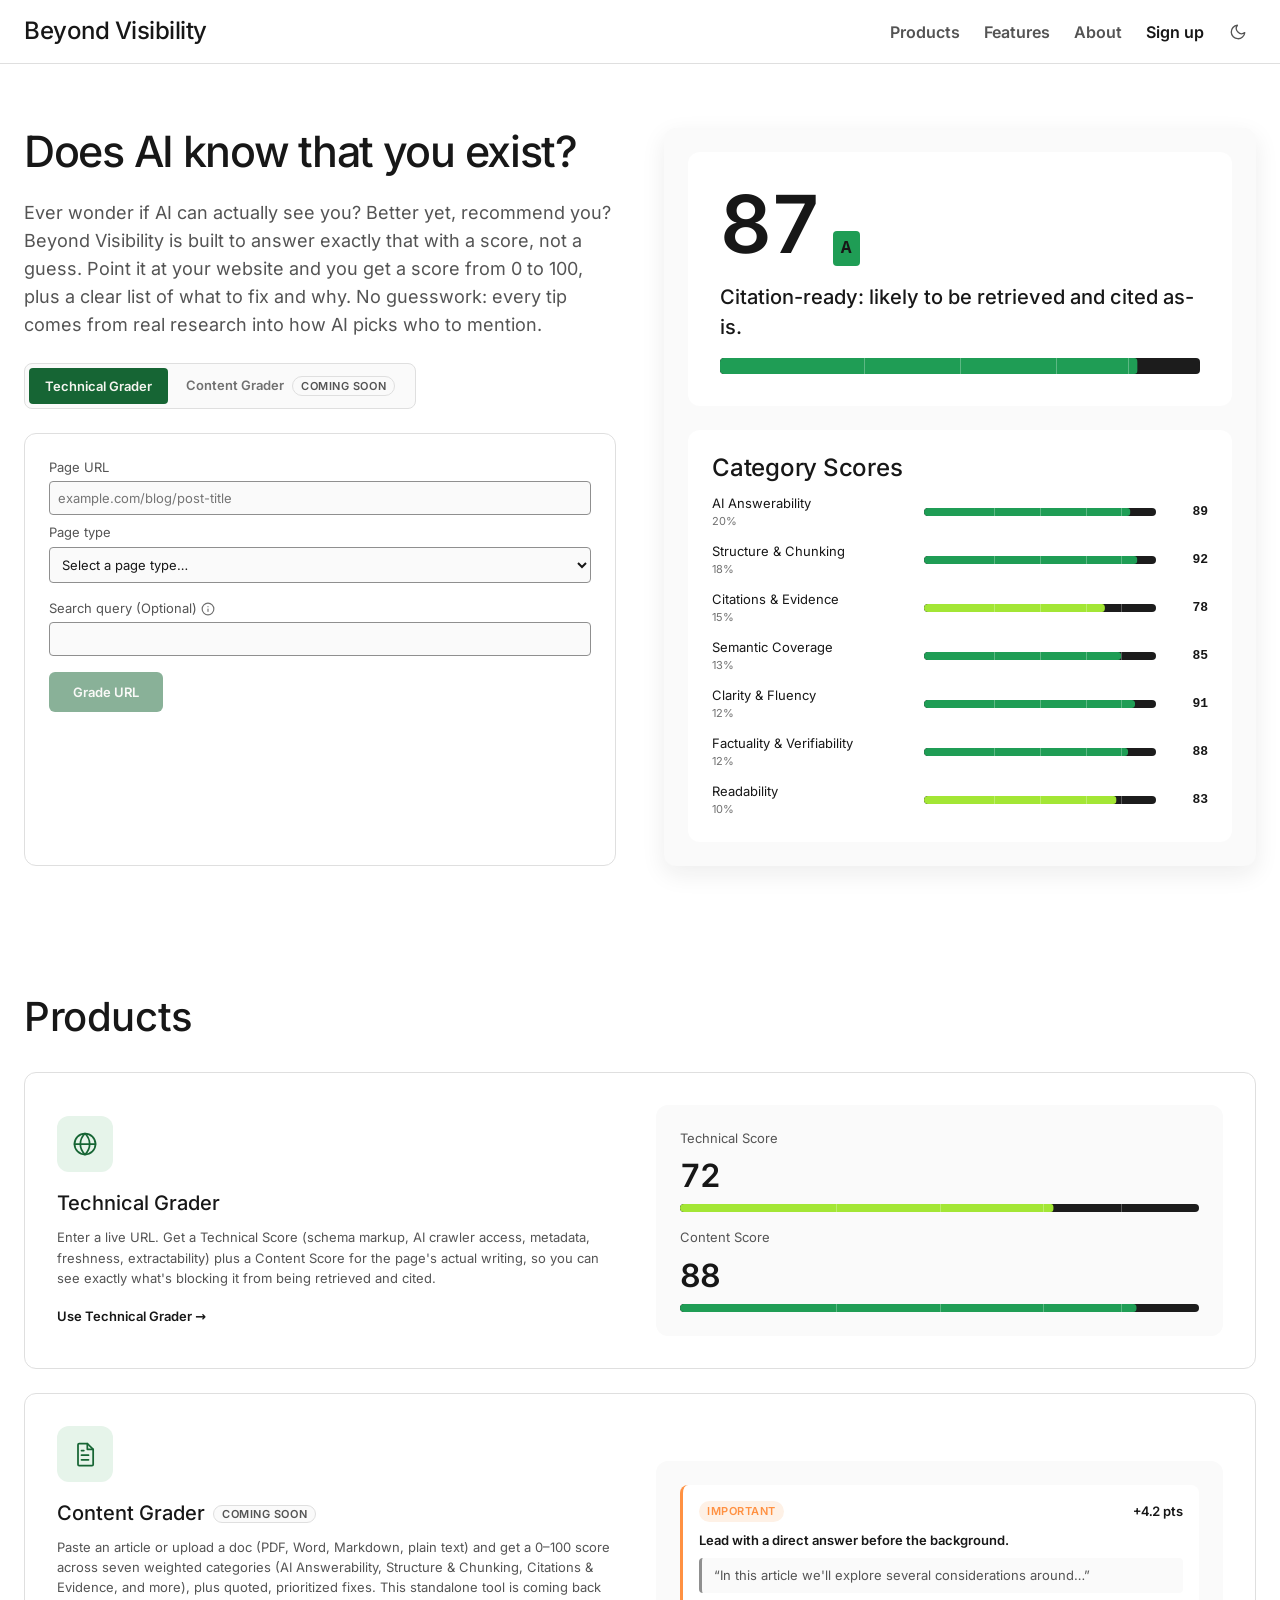
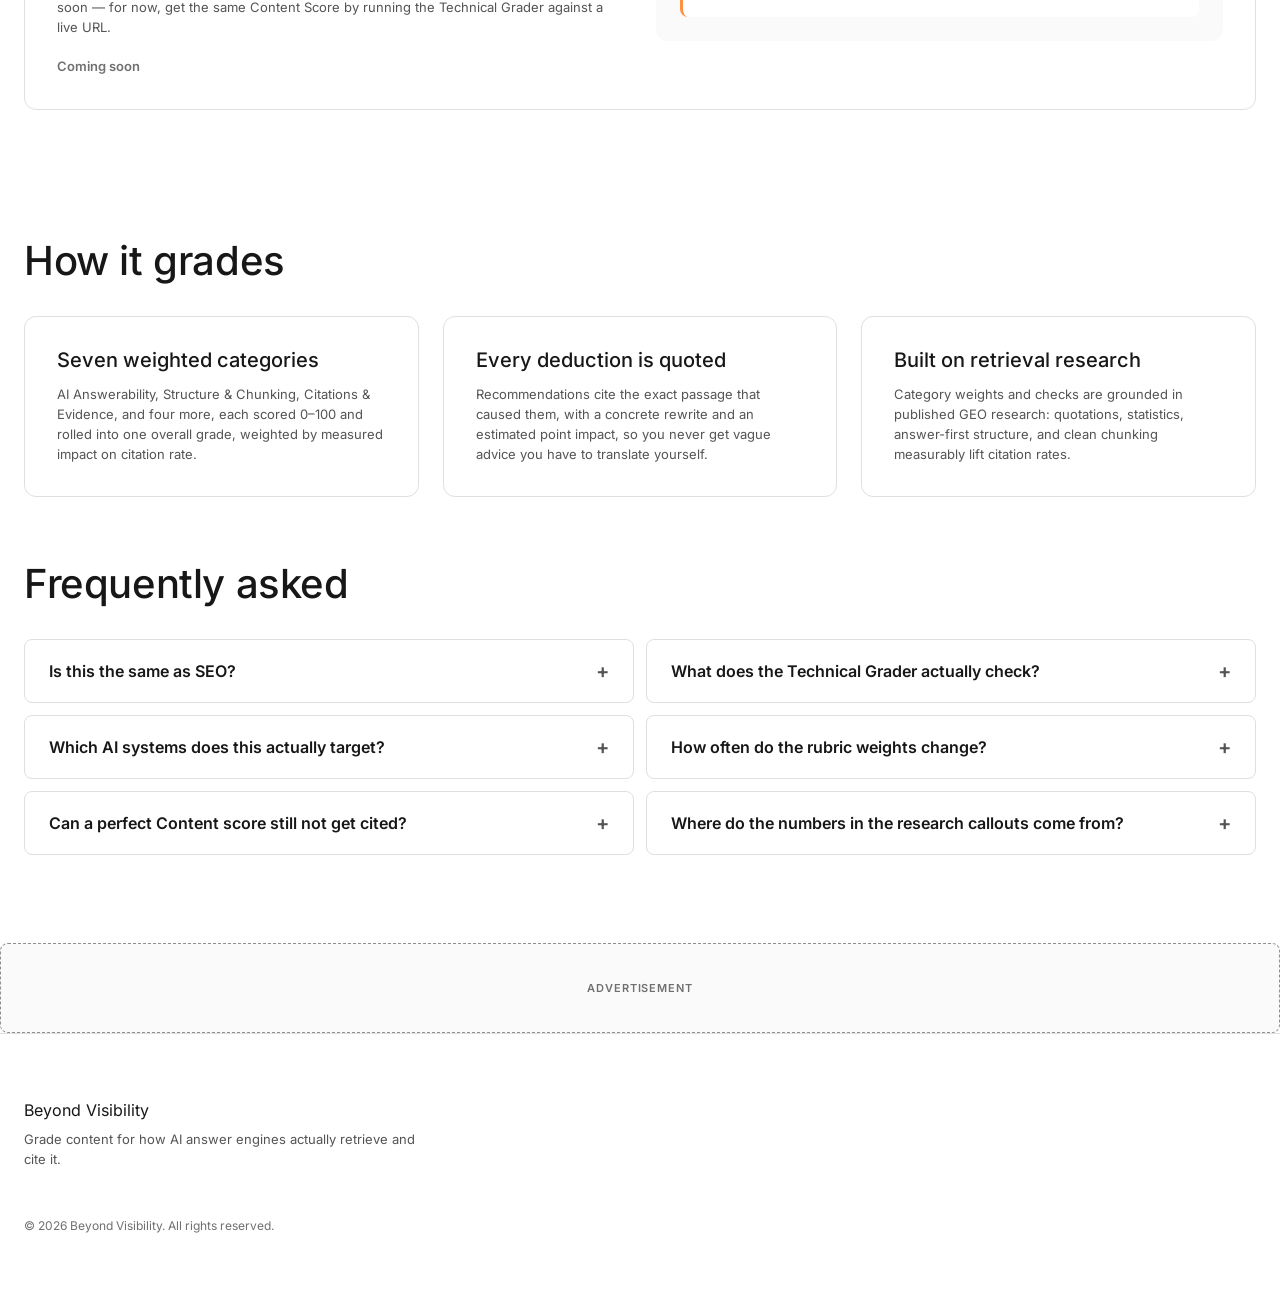
==== commit cd89bf64: "Deploy of bhagya-d36/AEO-Grader@781d168." ====
--- a/index.html
+++ b/index.html
@@ -8,21 +8,21 @@
     <meta name="theme-color" content="#ffffff" />
 
     <title>Beyond Visibility | AEO</title>
-    <meta name="description" content="Grade your content and website for AI answer engines. Get a 0 to 100 score, seven category breakdowns, and prioritized fixes to improve your AEO and AISO." />
+    <meta name="description" content="Grade your website for AI answer engines. Get a Technical Score and a seven-category Content Score, plus prioritized fixes, to improve your AEO and AISO." />
     <link rel="canonical" href="https://beyondvisibility.live/" />
     <meta name="robots" content="index,follow,max-snippet:-1,max-image-preview:large,max-video-preview:-1" />
 
     <meta property="og:type" content="website" />
     <meta property="og:title" content="Beyond Visibility | AEO" />
-    <meta property="og:description" content="Grade your content and website for AI answer engines. Get a 0 to 100 score, seven category breakdowns, and prioritized fixes to improve your AEO and AISO." />
+    <meta property="og:description" content="Grade your website for AI answer engines. Get a Technical Score and a seven-category Content Score, plus prioritized fixes, to improve your AEO and AISO." />
     <meta property="og:url" content="https://beyondvisibility.live/" />
     <meta property="og:image" content="https://beyondvisibility.live/og.png" />
     <meta property="og:site_name" content="Beyond Visibility" />
     <meta property="article:published_time" content="2026-08-23" />
-    <meta property="article:modified_time" content="2026-08-23" />
+    <meta property="article:modified_time" content="2026-09-09" />
     <meta name="twitter:card" content="summary_large_image" />
     <meta name="twitter:title" content="Beyond Visibility | AEO" />
-    <meta name="twitter:description" content="Grade your content and website for AI answer engines. Get a 0 to 100 score, seven category breakdowns, and prioritized fixes to improve your AEO and AISO." />
+    <meta name="twitter:description" content="Grade your website for AI answer engines. Get a Technical Score and a seven-category Content Score, plus prioritized fixes, to improve your AEO and AISO." />
     <meta name="twitter:image" content="https://beyondvisibility.live/og.png" />
 
     <script type="application/ld+json">
@@ -53,7 +53,7 @@
           "name": "Beyond Visibility",
           "applicationCategory": "BusinessApplication",
           "operatingSystem": "Web",
-          "description": "Grades content and web pages for how likely AI answer engines are to retrieve, trust, and cite them.",
+          "description": "Grades a live URL's Technical Score and Content Score for how likely AI answer engines are to retrieve, trust, and cite the page.",
           "offers": { "@type": "Offer", "price": "0", "priceCurrency": "USD" }
         },
         {
@@ -69,10 +69,10 @@
             },
             {
               "@type": "Question",
-              "name": "Do I need both the Web Grader and the Content Grader?",
+              "name": "What does the Technical Grader actually check?",
               "acceptedAnswer": {
                 "@type": "Answer",
-                "text": "If you control the page, yes, eventually. Technical and Content scores catch different failure modes. A page can read beautifully and still be invisible because of one robots.txt rule. If you're evaluating a draft before it's published anywhere, the Content Grader alone is the right tool."
+                "text": "Two things from one URL. A Technical Score (schema markup, AI crawler access, metadata, freshness, extractability — whether AI can even reach and parse the page) and a Content Score for the writing itself (AI Answerability, Structure & Chunking, Citations, and more). The standalone paste-and-upload Content Grader, for drafts that aren't published anywhere yet, is coming back soon."
               }
             },
             {
@@ -126,10 +126,10 @@
         }
       })();
     </script>
-    <script type="module" crossorigin src="/assets/main-DoTA_7qR.js"></script>
-    <link rel="stylesheet" crossorigin href="/assets/main-QSFbFNiy.css">
+    <script type="module" crossorigin src="/assets/main-B7eu9y6U.js"></script>
+    <link rel="stylesheet" crossorigin href="/assets/main-ahajkSTS.css">
   </head>
   <body>
-    <div id="root"><header class="marketing-nav"><div class="top-bar-brand"><a class="wordmark" href="/">Beyond Visibility</a></div><nav class="marketing-nav-links" aria-label="Primary"><div class="nav-dropdown"><button type="button" class="nav-dropdown-trigger" aria-haspopup="true">Products</button><ul class="nav-dropdown-menu"><li><a href="#product-web-grader">Web Grader</a></li><li><a href="#product-content-grader">Content Grader</a></li></ul></div><a href="#features">Features</a><a class="marketing-nav-link" href="/about">About</a></nav><div class="marketing-nav-actions"><button type="button" class="link-button">Sign up</button><button type="button" class="theme-toggle" aria-label="Switch to dark mode" title="Switch to dark mode"><svg width="18" height="18" viewBox="0 0 24 24" fill="none" stroke="currentColor" stroke-width="1.75" stroke-linecap="round" stroke-linejoin="round" aria-hidden="true"><path d="M21 12.79A9 9 0 1 1 11.21 3 7 7 0 0 0 21 12.79z"></path></svg></button></div></header><main><section class="hero"><div class="hero-copy"><h1>Does AI know that you exist?</h1><p class="hero-lead">Ever wonder if AI can actually see you? Better yet, recommend you? Beyond Visibility is built to answer exactly that with a score, not a guess. Paste in your content, or point it at your website, and either way you get a score from 0 to 100, plus a clear list of what to fix and why. No guesswork: every tip comes from real research into how AI picks who to mention.</p><div class="grader-switch" role="group" aria-label="Grader mode"><button type="button" aria-pressed="true">Web Grader</button><button type="button" aria-pressed="false">Content Grader</button></div><form class="grade-form"><div class="field"><label for="url">Page URL</label><input id="url" type="text" inputMode="url" autoComplete="off" placeholder="example.com/blog/post-title" required="" value=""/></div><div class="field"><label for="page_type">Page type</label><select id="page_type" required=""><option value="" disabled="" hidden="" selected="">Select a page type…</option><option value="homepage">Homepage</option><option value="article">Blog post or article</option><option value="product">Product page</option><option value="docs">Docs</option></select></div><div class="optional-fields"><div class="field"><div class="field-label-row"><label for="web_target_query">Search query (Optional)</label><span class="info-tooltip" tabindex="0" aria-label="What would someone ask an AI to find this?"><svg width="14" height="14" viewBox="0 0 24 24" fill="none" stroke="currentColor" stroke-width="2" stroke-linecap="round" stroke-linejoin="round" aria-hidden="true"><circle cx="12" cy="12" r="10"></circle><line x1="12" y1="16" x2="12" y2="12"></line><line x1="12" y1="8" x2="12.01" y2="8"></line></svg><span class="info-tooltip-text" aria-hidden="true">What would someone ask an AI to find this?</span></span></div><input id="web_target_query" type="text" value=""/></div></div><button type="submit" disabled="">Grade URL</button></form></div><div class="hero-mockup" aria-hidden="true"><div class="score-card"><div class="verdict"><span class="verdict-score">87</span><span class="verdict-band" style="--tier-color:var(--score-excellent)">A</span></div><p class="verdict-meaning">Citation-ready: likely to be retrieved and cited as-is.</p><div class="meter meter-lg" style="--tier-color:var(--score-excellent);--meter-scale:0.87" role="img" aria-label="Overall score: 87 out of 100"><div class="meter-track"><div class="meter-fill"></div><span class="meter-tick" style="left:30%"></span><span class="meter-tick" style="left:50%"></span><span class="meter-tick" style="left:70%"></span><span class="meter-tick" style="left:85%"></span></div></div></div><div class="category-bars"><h2>Category Scores</h2><div class="category-row"><div class="category-label"><span>AI Answerability</span><span class="category-weight">20%</span></div><div class="meter meter-sm" style="--tier-color:var(--score-excellent);--meter-scale:0.89" role="img" aria-label="AI Answerability: 89 out of 100"><div class="meter-track"><div class="meter-fill"></div><span class="meter-tick" style="left:30%"></span><span class="meter-tick" style="left:50%"></span><span class="meter-tick" style="left:70%"></span><span class="meter-tick" style="left:85%"></span></div></div><span class="category-score">89</span></div><div class="category-row"><div class="category-label"><span>Structure &amp; Chunking</span><span class="category-weight">18%</span></div><div class="meter meter-sm" style="--tier-color:var(--score-excellent);--meter-scale:0.92" role="img" aria-label="Structure &amp; Chunking: 92 out of 100"><div class="meter-track"><div class="meter-fill"></div><span class="meter-tick" style="left:30%"></span><span class="meter-tick" style="left:50%"></span><span class="meter-tick" style="left:70%"></span><span class="meter-tick" style="left:85%"></span></div></div><span class="category-score">92</span></div><div class="category-row"><div class="category-label"><span>Citations &amp; Evidence</span><span class="category-weight">15%</span></div><div class="meter meter-sm" style="--tier-color:var(--score-good);--meter-scale:0.78" role="img" aria-label="Citations &amp; Evidence: 78 out of 100"><div class="meter-track"><div class="meter-fill"></div><span class="meter-tick" style="left:30%"></span><span class="meter-tick" style="left:50%"></span><span class="meter-tick" style="left:70%"></span><span class="meter-tick" style="left:85%"></span></div></div><span class="category-score">78</span></div><div class="category-row"><div class="category-label"><span>Semantic Coverage</span><span class="category-weight">13%</span></div><div class="meter meter-sm" style="--tier-color:var(--score-excellent);--meter-scale:0.85" role="img" aria-label="Semantic Coverage: 85 out of 100"><div class="meter-track"><div class="meter-fill"></div><span class="meter-tick" style="left:30%"></span><span class="meter-tick" style="left:50%"></span><span class="meter-tick" style="left:70%"></span><span class="meter-tick" style="left:85%"></span></div></div><span class="category-score">85</span></div><div class="category-row"><div class="category-label"><span>Clarity &amp; Fluency</span><span class="category-weight">12%</span></div><div class="meter meter-sm" style="--tier-color:var(--score-excellent);--meter-scale:0.91" role="img" aria-label="Clarity &amp; Fluency: 91 out of 100"><div class="meter-track"><div class="meter-fill"></div><span class="meter-tick" style="left:30%"></span><span class="meter-tick" style="left:50%"></span><span class="meter-tick" style="left:70%"></span><span class="meter-tick" style="left:85%"></span></div></div><span class="category-score">91</span></div><div class="category-row"><div class="category-label"><span>Factuality &amp; Verifiability</span><span class="category-weight">12%</span></div><div class="meter meter-sm" style="--tier-color:var(--score-excellent);--meter-scale:0.88" role="img" aria-label="Factuality &amp; Verifiability: 88 out of 100"><div class="meter-track"><div class="meter-fill"></div><span class="meter-tick" style="left:30%"></span><span class="meter-tick" style="left:50%"></span><span class="meter-tick" style="left:70%"></span><span class="meter-tick" style="left:85%"></span></div></div><span class="category-score">88</span></div><div class="category-row"><div class="category-label"><span>Readability</span><span class="category-weight">10%</span></div><div class="meter meter-sm" style="--tier-color:var(--score-good);--meter-scale:0.83" role="img" aria-label="Readability: 83 out of 100"><div class="meter-track"><div class="meter-fill"></div><span class="meter-tick" style="left:30%"></span><span class="meter-tick" style="left:50%"></span><span class="meter-tick" style="left:70%"></span><span class="meter-tick" style="left:85%"></span></div></div><span class="category-score">83</span></div></div></div></section><section class="products" id="products"><h2>Products</h2><ul class="product-grid"><li class="feature-card product-card" id="product-web-grader"><div class="product-card-copy"><div class="product-icon"><svg viewBox="0 0 24 24" fill="none" stroke="currentColor" stroke-width="1.5" stroke-linecap="round" stroke-linejoin="round" aria-hidden="true"><circle cx="12" cy="12" r="9"></circle><path d="M3 12h18"></path><path d="M12 3c2.5 2.5 4 5.7 4 9s-1.5 6.5-4 9c-2.5-2.5-4-5.7-4-9s1.5-6.5 4-9z"></path></svg></div><h3>Web Grader</h3><p>Paste a live URL instead. Get a Technical Score (schema markup, AI crawler access, metadata, freshness, extractability) alongside the same Content Score, so you can see exactly what&#x27;s blocking a page from being retrieved and cited.</p><button type="button" class="card-footer-link">Use Web Grader →</button></div><div class="product-card-visual" aria-hidden="true"><div class="product-preview product-preview-web"><div class="product-preview-score"><span class="product-preview-score-label">Technical Score</span><span class="product-preview-score-value">72</span><div class="meter meter-sm" style="--tier-color:var(--score-good);--meter-scale:0.72" role="img" aria-label="Technical Score: 72 out of 100"><div class="meter-track"><div class="meter-fill"></div><span class="meter-tick" style="left:30%"></span><span class="meter-tick" style="left:50%"></span><span class="meter-tick" style="left:70%"></span><span class="meter-tick" style="left:85%"></span></div></div></div><div class="product-preview-score"><span class="product-preview-score-label">Content Score</span><span class="product-preview-score-value">88</span><div class="meter meter-sm" style="--tier-color:var(--score-excellent);--meter-scale:0.88" role="img" aria-label="Content Score: 88 out of 100"><div class="meter-track"><div class="meter-fill"></div><span class="meter-tick" style="left:30%"></span><span class="meter-tick" style="left:50%"></span><span class="meter-tick" style="left:70%"></span><span class="meter-tick" style="left:85%"></span></div></div></div></div></div></li><li class="feature-card product-card" id="product-content-grader"><div class="product-card-copy"><div class="product-icon"><svg viewBox="0 0 24 24" fill="none" stroke="currentColor" stroke-width="1.5" stroke-linecap="round" stroke-linejoin="round" aria-hidden="true"><path d="M7 3h7l5 5v13a1 1 0 0 1-1 1H7a1 1 0 0 1-1-1V4a1 1 0 0 1 1-1z"></path><path d="M14 3v5h5"></path><path d="M9 13h6M9 17h6M9 9h2"></path></svg></div><h3>Content Grader</h3><p>Paste an article or upload a doc (PDF, Word, Markdown, plain text). Get a 0–100 score across seven weighted categories (AI Answerability, Structure &amp; Chunking, Citations &amp; Evidence, and more), plus quoted, prioritized fixes.</p><button type="button" class="card-footer-link">Use Content Grader →</button></div><div class="product-card-visual" aria-hidden="true"><div class="product-preview product-preview-content"><div class="recommendation severity-important"><div class="recommendation-header"><span class="recommendation-tags"><span class="severity-badge severity-important">Important</span></span><span class="recommendation-impact">+4.2 pts</span></div><p class="recommendation-what">Lead with a direct answer before the background.</p><blockquote class="recommendation-quote">“In this article we&#x27;ll explore several considerations around…”</blockquote></div></div></div></li></ul></section><section class="features" id="features"><h2>How it grades</h2><ul class="feature-grid"><li class="feature-card"><h3>Seven weighted categories</h3><p>AI Answerability, Structure &amp; Chunking, Citations &amp; Evidence, and four more, each scored 0–100 and rolled into one overall grade, weighted by measured impact on citation rate.</p></li><li class="feature-card"><h3>Every deduction is quoted</h3><p>Recommendations cite the exact passage that caused them, with a concrete rewrite and an estimated point impact, so you never get vague advice you have to translate yourself.</p></li><li class="feature-card"><h3>Built on retrieval research</h3><p>Category weights and checks are grounded in published GEO research: quotations, statistics, answer-first structure, and clean chunking measurably lift citation rates.</p></li></ul></section><section class="faq" id="faq"><h2>Frequently asked</h2><div class="faq-list"><details class="faq-item"><summary>Is this the same as SEO?</summary><p>No, but it&#x27;s not a replacement either. Think of AEO as SEO&#x27;s newer sibling. Classic ranking signals like crawlability, authority, and freshness still matter; retrieval just adds a passage-level layer on top, and there&#x27;s no page-one click-through funnel to fall back on if that layer fails.</p></details><details class="faq-item"><summary>Do I need both the Web Grader and the Content Grader?</summary><p>If you control the page, yes, eventually. Technical and Content scores catch different failure modes. A page can read beautifully and still be invisible because of one robots.txt rule. If you&#x27;re evaluating a draft before it&#x27;s published anywhere, the Content Grader alone is the right tool.</p></details><details class="faq-item"><summary>Which AI systems does this actually target?</summary><p>The check set is grounded in how retrieval-augmented answer engines behave generally. ChatGPT, Perplexity, Claude, and AI Overviews all share the same fetch-chunk-retrieve-synthesize shape, even though none of their exact ranking algorithms are public.</p></details><details class="faq-item"><summary>How often do the rubric weights change?</summary><p>Rarely, and only on evidence. Every category weight is pulled straight from the versioned rubric config the grader runs against (see the About page for the current breakdown), so a score you get today stays comparable until that version number moves.</p></details><details class="faq-item"><summary>Can a perfect Content score still not get cited?</summary><p>Yes. Citation also depends on factors outside a single page: how many other pages answer the same question, how established the domain is, off-page mentions the grader can&#x27;t read from text alone. The score measures your odds, not a promise.</p></details><details class="faq-item"><summary>Where do the numbers in the research callouts come from?</summary><p>Primarily the Princeton GEO paper (10,000 queries across 25 domains), plus supporting industry research on content chunking, freshness, and answer-first structure. Those sources also inform the weights behind every score this tool produces.</p></details></div></section><div class="ad-slot" data-placement="landing-mid" aria-hidden="true"><span class="ad-slot-label">Advertisement</span></div></main><footer class="site-footer"><div class="footer-inner"><div class="footer-brand"><span class="wordmark">Beyond Visibility</span><p class="footer-tagline">Grade content for how AI answer engines actually retrieve and cite it.</p></div></div><p class="footer-legal">© 2026 Beyond Visibility. All rights reserved.</p></footer></div>
+    <div id="root"><header class="marketing-nav"><div class="top-bar-brand"><a class="wordmark" href="/">Beyond Visibility</a></div><nav class="marketing-nav-links" aria-label="Primary"><div class="nav-dropdown"><button type="button" class="nav-dropdown-trigger" aria-haspopup="true">Products</button><ul class="nav-dropdown-menu"><li><a href="#product-web-grader">Technical Grader</a></li><li><a href="#product-content-grader">Content Grader</a></li></ul></div><a href="#features">Features</a><a class="marketing-nav-link" href="/about">About</a></nav><div class="marketing-nav-actions"><button type="button" class="link-button">Sign up</button><button type="button" class="theme-toggle" aria-label="Switch to dark mode" title="Switch to dark mode"><svg width="18" height="18" viewBox="0 0 24 24" fill="none" stroke="currentColor" stroke-width="1.75" stroke-linecap="round" stroke-linejoin="round" aria-hidden="true"><path d="M21 12.79A9 9 0 1 1 11.21 3 7 7 0 0 0 21 12.79z"></path></svg></button></div></header><main><section class="hero"><div class="hero-copy"><h1>Does AI know that you exist?</h1><p class="hero-lead">Ever wonder if AI can actually see you? Better yet, recommend you? Beyond Visibility is built to answer exactly that with a score, not a guess. Point it at your website and you get a score from 0 to 100, plus a clear list of what to fix and why. No guesswork: every tip comes from real research into how AI picks who to mention.</p><div class="grader-switch" role="group" aria-label="Grader mode"><button type="button" aria-pressed="true">Technical Grader</button><button type="button" aria-pressed="false" disabled="" aria-disabled="true">Content Grader<span class="coming-soon-badge">Coming soon</span></button></div><form class="grade-form"><div class="field"><label for="url">Page URL</label><input id="url" type="text" inputMode="url" autoComplete="off" placeholder="example.com/blog/post-title" required="" value=""/></div><div class="field"><label for="page_type">Page type</label><select id="page_type" required=""><option value="" disabled="" hidden="" selected="">Select a page type…</option><option value="homepage">Homepage</option><option value="article">Blog post or article</option><option value="product">Product page</option><option value="docs">Docs</option></select></div><div class="optional-fields"><div class="field"><div class="field-label-row"><label for="web_target_query">Search query (Optional)</label><span class="info-tooltip" tabindex="0" aria-label="What would someone ask an AI to find this?"><svg width="14" height="14" viewBox="0 0 24 24" fill="none" stroke="currentColor" stroke-width="2" stroke-linecap="round" stroke-linejoin="round" aria-hidden="true"><circle cx="12" cy="12" r="10"></circle><line x1="12" y1="16" x2="12" y2="12"></line><line x1="12" y1="8" x2="12.01" y2="8"></line></svg><span class="info-tooltip-text" aria-hidden="true">What would someone ask an AI to find this?</span></span></div><input id="web_target_query" type="text" value=""/></div></div><button type="submit" disabled="">Grade URL</button></form></div><div class="hero-mockup" aria-hidden="true"><div class="score-card"><div class="verdict"><span class="verdict-score">87</span><span class="verdict-band" style="--tier-color:var(--score-excellent)">A</span></div><p class="verdict-meaning">Citation-ready: likely to be retrieved and cited as-is.</p><div class="meter meter-lg" style="--tier-color:var(--score-excellent);--meter-scale:0.87" role="img" aria-label="Overall score: 87 out of 100"><div class="meter-track"><div class="meter-fill"></div><span class="meter-tick" style="left:30%"></span><span class="meter-tick" style="left:50%"></span><span class="meter-tick" style="left:70%"></span><span class="meter-tick" style="left:85%"></span></div></div></div><div class="category-bars"><h2>Category Scores</h2><div class="category-row"><div class="category-label"><span>AI Answerability</span><span class="category-weight">20%</span></div><div class="meter meter-sm" style="--tier-color:var(--score-excellent);--meter-scale:0.89" role="img" aria-label="AI Answerability: 89 out of 100"><div class="meter-track"><div class="meter-fill"></div><span class="meter-tick" style="left:30%"></span><span class="meter-tick" style="left:50%"></span><span class="meter-tick" style="left:70%"></span><span class="meter-tick" style="left:85%"></span></div></div><span class="category-score">89</span></div><div class="category-row"><div class="category-label"><span>Structure &amp; Chunking</span><span class="category-weight">18%</span></div><div class="meter meter-sm" style="--tier-color:var(--score-excellent);--meter-scale:0.92" role="img" aria-label="Structure &amp; Chunking: 92 out of 100"><div class="meter-track"><div class="meter-fill"></div><span class="meter-tick" style="left:30%"></span><span class="meter-tick" style="left:50%"></span><span class="meter-tick" style="left:70%"></span><span class="meter-tick" style="left:85%"></span></div></div><span class="category-score">92</span></div><div class="category-row"><div class="category-label"><span>Citations &amp; Evidence</span><span class="category-weight">15%</span></div><div class="meter meter-sm" style="--tier-color:var(--score-good);--meter-scale:0.78" role="img" aria-label="Citations &amp; Evidence: 78 out of 100"><div class="meter-track"><div class="meter-fill"></div><span class="meter-tick" style="left:30%"></span><span class="meter-tick" style="left:50%"></span><span class="meter-tick" style="left:70%"></span><span class="meter-tick" style="left:85%"></span></div></div><span class="category-score">78</span></div><div class="category-row"><div class="category-label"><span>Semantic Coverage</span><span class="category-weight">13%</span></div><div class="meter meter-sm" style="--tier-color:var(--score-excellent);--meter-scale:0.85" role="img" aria-label="Semantic Coverage: 85 out of 100"><div class="meter-track"><div class="meter-fill"></div><span class="meter-tick" style="left:30%"></span><span class="meter-tick" style="left:50%"></span><span class="meter-tick" style="left:70%"></span><span class="meter-tick" style="left:85%"></span></div></div><span class="category-score">85</span></div><div class="category-row"><div class="category-label"><span>Clarity &amp; Fluency</span><span class="category-weight">12%</span></div><div class="meter meter-sm" style="--tier-color:var(--score-excellent);--meter-scale:0.91" role="img" aria-label="Clarity &amp; Fluency: 91 out of 100"><div class="meter-track"><div class="meter-fill"></div><span class="meter-tick" style="left:30%"></span><span class="meter-tick" style="left:50%"></span><span class="meter-tick" style="left:70%"></span><span class="meter-tick" style="left:85%"></span></div></div><span class="category-score">91</span></div><div class="category-row"><div class="category-label"><span>Factuality &amp; Verifiability</span><span class="category-weight">12%</span></div><div class="meter meter-sm" style="--tier-color:var(--score-excellent);--meter-scale:0.88" role="img" aria-label="Factuality &amp; Verifiability: 88 out of 100"><div class="meter-track"><div class="meter-fill"></div><span class="meter-tick" style="left:30%"></span><span class="meter-tick" style="left:50%"></span><span class="meter-tick" style="left:70%"></span><span class="meter-tick" style="left:85%"></span></div></div><span class="category-score">88</span></div><div class="category-row"><div class="category-label"><span>Readability</span><span class="category-weight">10%</span></div><div class="meter meter-sm" style="--tier-color:var(--score-good);--meter-scale:0.83" role="img" aria-label="Readability: 83 out of 100"><div class="meter-track"><div class="meter-fill"></div><span class="meter-tick" style="left:30%"></span><span class="meter-tick" style="left:50%"></span><span class="meter-tick" style="left:70%"></span><span class="meter-tick" style="left:85%"></span></div></div><span class="category-score">83</span></div></div></div></section><section class="products" id="products"><h2>Products</h2><ul class="product-grid"><li class="feature-card product-card" id="product-web-grader"><div class="product-card-copy"><div class="product-icon"><svg viewBox="0 0 24 24" fill="none" stroke="currentColor" stroke-width="1.5" stroke-linecap="round" stroke-linejoin="round" aria-hidden="true"><circle cx="12" cy="12" r="9"></circle><path d="M3 12h18"></path><path d="M12 3c2.5 2.5 4 5.7 4 9s-1.5 6.5-4 9c-2.5-2.5-4-5.7-4-9s1.5-6.5 4-9z"></path></svg></div><h3>Technical Grader</h3><p>Enter a live URL. Get a Technical Score (schema markup, AI crawler access, metadata, freshness, extractability) plus a Content Score for the page&#x27;s actual writing, so you can see exactly what&#x27;s blocking it from being retrieved and cited.</p><button type="button" class="card-footer-link">Use Technical Grader →</button></div><div class="product-card-visual" aria-hidden="true"><div class="product-preview product-preview-web"><div class="product-preview-score"><span class="product-preview-score-label">Technical Score</span><span class="product-preview-score-value">72</span><div class="meter meter-sm" style="--tier-color:var(--score-good);--meter-scale:0.72" role="img" aria-label="Technical Score: 72 out of 100"><div class="meter-track"><div class="meter-fill"></div><span class="meter-tick" style="left:30%"></span><span class="meter-tick" style="left:50%"></span><span class="meter-tick" style="left:70%"></span><span class="meter-tick" style="left:85%"></span></div></div></div><div class="product-preview-score"><span class="product-preview-score-label">Content Score</span><span class="product-preview-score-value">88</span><div class="meter meter-sm" style="--tier-color:var(--score-excellent);--meter-scale:0.88" role="img" aria-label="Content Score: 88 out of 100"><div class="meter-track"><div class="meter-fill"></div><span class="meter-tick" style="left:30%"></span><span class="meter-tick" style="left:50%"></span><span class="meter-tick" style="left:70%"></span><span class="meter-tick" style="left:85%"></span></div></div></div></div></div></li><li class="feature-card product-card" id="product-content-grader"><div class="product-card-copy"><div class="product-icon"><svg viewBox="0 0 24 24" fill="none" stroke="currentColor" stroke-width="1.5" stroke-linecap="round" stroke-linejoin="round" aria-hidden="true"><path d="M7 3h7l5 5v13a1 1 0 0 1-1 1H7a1 1 0 0 1-1-1V4a1 1 0 0 1 1-1z"></path><path d="M14 3v5h5"></path><path d="M9 13h6M9 17h6M9 9h2"></path></svg></div><h3>Content Grader<span class="coming-soon-badge">Coming soon</span></h3><p>Paste an article or upload a doc (PDF, Word, Markdown, plain text) and get a 0–100 score across seven weighted categories (AI Answerability, Structure &amp; Chunking, Citations &amp; Evidence, and more), plus quoted, prioritized fixes. This standalone tool is coming back soon — for now, get the same Content Score by running the Technical Grader against a live URL.</p><span class="card-footer-link card-footer-link-disabled">Coming soon</span></div><div class="product-card-visual" aria-hidden="true"><div class="product-preview product-preview-content"><div class="recommendation severity-important"><div class="recommendation-header"><span class="recommendation-tags"><span class="severity-badge severity-important">Important</span></span><span class="recommendation-impact">+4.2 pts</span></div><p class="recommendation-what">Lead with a direct answer before the background.</p><blockquote class="recommendation-quote">“In this article we&#x27;ll explore several considerations around…”</blockquote></div></div></div></li></ul></section><section class="features" id="features"><h2>How it grades</h2><ul class="feature-grid"><li class="feature-card"><h3>Seven weighted categories</h3><p>AI Answerability, Structure &amp; Chunking, Citations &amp; Evidence, and four more, each scored 0–100 and rolled into one overall grade, weighted by measured impact on citation rate.</p></li><li class="feature-card"><h3>Every deduction is quoted</h3><p>Recommendations cite the exact passage that caused them, with a concrete rewrite and an estimated point impact, so you never get vague advice you have to translate yourself.</p></li><li class="feature-card"><h3>Built on retrieval research</h3><p>Category weights and checks are grounded in published GEO research: quotations, statistics, answer-first structure, and clean chunking measurably lift citation rates.</p></li></ul></section><section class="faq" id="faq"><h2>Frequently asked</h2><div class="faq-list"><details class="faq-item"><summary>Is this the same as SEO?</summary><p>No, but it&#x27;s not a replacement either. Think of AEO as SEO&#x27;s newer sibling. Classic ranking signals like crawlability, authority, and freshness still matter; retrieval just adds a passage-level layer on top, and there&#x27;s no page-one click-through funnel to fall back on if that layer fails.</p></details><details class="faq-item"><summary>What does the Technical Grader actually check?</summary><p>Two things from one URL. A Technical Score (schema markup, AI crawler access, metadata, freshness, extractability — whether AI can even reach and parse the page) and a Content Score for the writing itself (AI Answerability, Structure &amp; Chunking, Citations, and more). The standalone paste-and-upload Content Grader, for drafts that aren&#x27;t published anywhere yet, is coming back soon.</p></details><details class="faq-item"><summary>Which AI systems does this actually target?</summary><p>The check set is grounded in how retrieval-augmented answer engines behave generally. ChatGPT, Perplexity, Claude, and AI Overviews all share the same fetch-chunk-retrieve-synthesize shape, even though none of their exact ranking algorithms are public.</p></details><details class="faq-item"><summary>How often do the rubric weights change?</summary><p>Rarely, and only on evidence. Every category weight is pulled straight from the versioned rubric config the grader runs against (see the About page for the current breakdown), so a score you get today stays comparable until that version number moves.</p></details><details class="faq-item"><summary>Can a perfect Content score still not get cited?</summary><p>Yes. Citation also depends on factors outside a single page: how many other pages answer the same question, how established the domain is, off-page mentions the grader can&#x27;t read from text alone. The score measures your odds, not a promise.</p></details><details class="faq-item"><summary>Where do the numbers in the research callouts come from?</summary><p>Primarily the Princeton GEO paper (10,000 queries across 25 domains), plus supporting industry research on content chunking, freshness, and answer-first structure. Those sources also inform the weights behind every score this tool produces.</p></details></div></section><div class="ad-slot" data-placement="landing-mid" aria-hidden="true"><span class="ad-slot-label">Advertisement</span></div></main><footer class="site-footer"><div class="footer-inner"><div class="footer-brand"><span class="wordmark">Beyond Visibility</span><p class="footer-tagline">Grade content for how AI answer engines actually retrieve and cite it.</p></div></div><p class="footer-legal">© 2026 Beyond Visibility. All rights reserved.</p></footer></div>
   </body>
 </html>
--- a/assets/main-ahajkSTS.css
+++ b/assets/main-ahajkSTS.css
@@ -0,0 +1 @@
+@font-face{font-family:Inter;font-style:normal;font-display:swap;font-weight:400;src:url(/assets/inter-cyrillic-ext-400-normal-BQZuk6qB.woff2)format("woff2"),url(/assets/inter-cyrillic-ext-400-normal-DQukG94-.woff)format("woff");unicode-range:U+460-52F,U+1C80-1C8A,U+20B4,U+2DE0-2DFF,U+A640-A69F,U+FE2E-FE2F}@font-face{font-family:Inter;font-style:normal;font-display:swap;font-weight:400;src:url(/assets/inter-cyrillic-400-normal-obahsSVq.woff2)format("woff2"),url(/assets/inter-cyrillic-400-normal-HOLc17fK.woff)format("woff");unicode-range:U+301,U+400-45F,U+490-491,U+4B0-4B1,U+2116}@font-face{font-family:Inter;font-style:normal;font-display:swap;font-weight:400;src:url(/assets/inter-greek-ext-400-normal-DGGRlc-M.woff2)format("woff2"),url(/assets/inter-greek-ext-400-normal-KugGGMne.woff)format("woff");unicode-range:U+1F??}@font-face{font-family:Inter;font-style:normal;font-display:swap;font-weight:400;src:url(/assets/inter-greek-400-normal-B4URO6DV.woff2)format("woff2"),url(/assets/inter-greek-400-normal-q2sYcFCs.woff)format("woff");unicode-range:U+370-377,U+37A-37F,U+384-38A,U+38C,U+38E-3A1,U+3A3-3FF}@font-face{font-family:Inter;font-style:normal;font-display:swap;font-weight:400;src:url(/assets/inter-vietnamese-400-normal-DMkecbls.woff2)format("woff2"),url(/assets/inter-vietnamese-400-normal-Bbgyi5SW.woff)format("woff");unicode-range:U+102-103,U+110-111,U+128-129,U+168-169,U+1A0-1A1,U+1AF-1B0,U+300-301,U+303-304,U+308-309,U+323,U+329,U+1EA0-1EF9,U+20AB}@font-face{font-family:Inter;font-style:normal;font-display:swap;font-weight:400;src:url(/assets/inter-latin-ext-400-normal-C1nco2VV.woff2)format("woff2"),url(/assets/inter-latin-ext-400-normal-77YHD8bZ.woff)format("woff");unicode-range:U+100-2BA,U+2BD-2C5,U+2C7-2CC,U+2CE-2D7,U+2DD-2FF,U+304,U+308,U+329,U+1D00-1DBF,U+1E00-1E9F,U+1EF2-1EFF,U+2020,U+20A0-20AB,U+20AD-20C0,U+2113,U+2C60-2C7F,U+A720-A7FF}@font-face{font-family:Inter;font-style:normal;font-display:swap;font-weight:400;src:url(/assets/inter-latin-400-normal-C38fXH4l.woff2)format("woff2"),url(/assets/inter-latin-400-normal-CyCys3Eg.woff)format("woff");unicode-range:U+??,U+131,U+152-153,U+2BB-2BC,U+2C6,U+2DA,U+2DC,U+304,U+308,U+329,U+2000-206F,U+20AC,U+2122,U+2191,U+2193,U+2212,U+2215,U+FEFF,U+FFFD}@font-face{font-family:Inter;font-style:normal;font-display:swap;font-weight:500;src:url(/assets/inter-cyrillic-ext-500-normal-B0yAr1jD.woff2)format("woff2"),url(/assets/inter-cyrillic-ext-500-normal-BmqWE9Dz.woff)format("woff");unicode-range:U+460-52F,U+1C80-1C8A,U+20B4,U+2DE0-2DFF,U+A640-A69F,U+FE2E-FE2F}@font-face{font-family:Inter;font-style:normal;font-display:swap;font-weight:500;src:url(/assets/inter-cyrillic-500-normal-BasfLYem.woff2)format("woff2"),url(/assets/inter-cyrillic-500-normal-CxZf_p3X.woff)format("woff");unicode-range:U+301,U+400-45F,U+490-491,U+4B0-4B1,U+2116}@font-face{font-family:Inter;font-style:normal;font-display:swap;font-weight:500;src:url(/assets/inter-greek-ext-500-normal-C4iEst2y.woff2)format("woff2"),url(/assets/inter-greek-ext-500-normal-2j5mBUwD.woff)format("woff");unicode-range:U+1F??}@font-face{font-family:Inter;font-style:normal;font-display:swap;font-weight:500;src:url(/assets/inter-greek-500-normal-BIZE56-Y.woff2)format("woff2"),url(/assets/inter-greek-500-normal-Xzm54t5V.woff)format("woff");unicode-range:U+370-377,U+37A-37F,U+384-38A,U+38C,U+38E-3A1,U+3A3-3FF}@font-face{font-family:Inter;font-style:normal;font-display:swap;font-weight:500;src:url(/assets/inter-vietnamese-500-normal-DOriooB6.woff2)format("woff2"),url(/assets/inter-vietnamese-500-normal-mJboJaSs.woff)format("woff");unicode-range:U+102-103,U+110-111,U+128-129,U+168-169,U+1A0-1A1,U+1AF-1B0,U+300-301,U+303-304,U+308-309,U+323,U+329,U+1EA0-1EF9,U+20AB}@font-face{font-family:Inter;font-style:normal;font-display:swap;font-weight:500;src:url(/assets/inter-latin-ext-500-normal-CV4jyFjo.woff2)format("woff2"),url(/assets/inter-latin-ext-500-normal-BxGbmqWO.woff)format("woff");unicode-range:U+100-2BA,U+2BD-2C5,U+2C7-2CC,U+2CE-2D7,U+2DD-2FF,U+304,U+308,U+329,U+1D00-1DBF,U+1E00-1E9F,U+1EF2-1EFF,U+2020,U+20A0-20AB,U+20AD-20C0,U+2113,U+2C60-2C7F,U+A720-A7FF}@font-face{font-family:Inter;font-style:normal;font-display:swap;font-weight:500;src:url(/assets/inter-latin-500-normal-Cerq10X2.woff2)format("woff2"),url(/assets/inter-latin-500-normal-BL9OpVg8.woff)format("woff");unicode-range:U+??,U+131,U+152-153,U+2BB-2BC,U+2C6,U+2DA,U+2DC,U+304,U+308,U+329,U+2000-206F,U+20AC,U+2122,U+2191,U+2193,U+2212,U+2215,U+FEFF,U+FFFD}@font-face{font-family:Inter;font-style:normal;font-display:swap;font-weight:600;src:url(/assets/inter-cyrillic-ext-600-normal-Dfes3d0z.woff2)format("woff2"),url(/assets/inter-cyrillic-ext-600-normal-Bcila6Z-.woff)format("woff");unicode-range:U+460-52F,U+1C80-1C8A,U+20B4,U+2DE0-2DFF,U+A640-A69F,U+FE2E-FE2F}@font-face{font-family:Inter;font-style:normal;font-display:swap;font-weight:600;src:url(/assets/inter-cyrillic-600-normal-CWCymEST.woff2)format("woff2"),url(/assets/inter-cyrillic-600-normal-4D_pXhcN.woff)format("woff");unicode-range:U+301,U+400-45F,U+490-491,U+4B0-4B1,U+2116}@font-face{font-family:Inter;font-style:normal;font-display:swap;font-weight:600;src:url(/assets/inter-greek-ext-600-normal-DRtmH8MT.woff2)format("woff2"),url(/assets/inter-greek-ext-600-normal-B8X0CLgF.woff)format("woff");unicode-range:U+1F??}@font-face{font-family:Inter;font-style:normal;font-display:swap;font-weight:600;src:url(/assets/inter-greek-600-normal-plRanbMR.woff2)format("woff2"),url(/assets/inter-greek-600-normal-BZpKdvQh.woff)format("woff");unicode-range:U+370-377,U+37A-37F,U+384-38A,U+38C,U+38E-3A1,U+3A3-3FF}@font-face{font-family:Inter;font-style:normal;font-display:swap;font-weight:600;src:url(/assets/inter-vietnamese-600-normal-Cc8MFFhd.woff2)format("woff2"),url(/assets/inter-vietnamese-600-normal-BuLX-rYi.woff)format("woff");unicode-range:U+102-103,U+110-111,U+128-129,U+168-169,U+1A0-1A1,U+1AF-1B0,U+300-301,U+303-304,U+308-309,U+323,U+329,U+1EA0-1EF9,U+20AB}@font-face{font-family:Inter;font-style:normal;font-display:swap;font-weight:600;src:url(/assets/inter-latin-ext-600-normal-D2bJ5OIk.woff2)format("woff2"),url(/assets/inter-latin-ext-600-normal-CIVaiw4L.woff)format("woff");unicode-range:U+100-2BA,U+2BD-2C5,U+2C7-2CC,U+2CE-2D7,U+2DD-2FF,U+304,U+308,U+329,U+1D00-1DBF,U+1E00-1E9F,U+1EF2-1EFF,U+2020,U+20A0-20AB,U+20AD-20C0,U+2113,U+2C60-2C7F,U+A720-A7FF}@font-face{font-family:Inter;font-style:normal;font-display:swap;font-weight:600;src:url(/assets/inter-latin-600-normal-LgqL8muc.woff2)format("woff2"),url(/assets/inter-latin-600-normal-CiBQ2DWP.woff)format("woff");unicode-range:U+??,U+131,U+152-153,U+2BB-2BC,U+2C6,U+2DA,U+2DC,U+304,U+308,U+329,U+2000-206F,U+20AC,U+2122,U+2191,U+2193,U+2212,U+2215,U+FEFF,U+FFFD}:root{--surface-0:#fff;--surface-1:#fff;--surface-2:#fafafa;--surface-3:#f0f0f0;--border:#dfdfdf;--border-strong:#8f8f8f;--text:#171717;--text-muted:#545454;--text-subtle:#707070;--text-placeholder:#9a9a9a;--accent:#166534;--accent-hover:#1a6b3f;--accent-press:#0f4c2b;--accent-fg:#f5f5f0;--accent-ring:#166534;--accent-bg:#e6f4ea;--score-fg:#171717;--score-excellent:#1f9d55;--score-good:#a3e635;--score-fair:#ffdb13;--score-weak:#ff9142;--score-poor:#ff5c4d;--meter-track:#1c1c1c;--meter-tick:#ffffff47;--danger:#ff5c4d;--danger-bg:#fdeceb;--warning:#ff9142;--warning-bg:#fef1e6;--neutral-badge:#545454;--neutral-badge-bg:#fafafa;--shadow-1:0 1px 2px #1717170f;--shadow-2:0 8px 24px #17171714;--shadow-3:0 16px 48px #17171724;--font-display:"Inter", system-ui, sans-serif;--font-sans:"Inter", system-ui, "Segoe UI", Roboto, sans-serif;--font-mono:ui-monospace, Menlo, Monaco, Consolas, "Liberation Mono", monospace;--text-2xs:11px;--text-xs:12px;--text-sm:13px;--text-base:16px;--text-md:18px;--text-lg:20px;--text-xl:24px;--text-2xl:32px;--text-3xl:40px;--text-score:clamp(56px, 8vw, 80px);--text-hero:clamp(40px, 5vw + 1rem, 64px);--space-1:4px;--space-2:8px;--space-3:12px;--space-4:16px;--space-6:24px;--space-8:32px;--space-12:48px;--space-16:64px;--radius-sm:4px;--radius-md:8px;--radius-lg:12px;--radius-xl:16px;--radius-full:999px;--radius-btn:6px;--dur-fast:.12s;--dur-normal:.2s;--dur-slow:.32s;--ease-out:cubic-bezier(0, 0, .2, 1);--ease-in:cubic-bezier(.4, 0, 1, 1);--ease-in-out:cubic-bezier(.4, 0, .2, 1);font:var(--text-base) / 1.5 var(--font-sans);--lightningcss-light:initial;--lightningcss-dark: ;color-scheme:light dark;color:var(--text);background:var(--surface-0);font-synthesis:none;text-rendering:optimizelegibility;-webkit-font-smoothing:antialiased;-moz-osx-font-smoothing:grayscale}@media (prefers-color-scheme:dark){:root{--lightningcss-light: ;--lightningcss-dark:initial}:root:not([data-theme=light]){--surface-0:#1c1c1c;--surface-1:#202020;--surface-2:#282828;--surface-3:#323232;--border:#2e2e2e;--border-strong:#757575;--text:#ededed;--text-muted:#a8a8a8;--text-subtle:#949494;--text-placeholder:#6e6e6e;--accent:#1f9d55;--accent-hover:#2ba35f;--accent-press:#1e9752;--accent-fg:#171717;--accent-ring:#2ba35f;--accent-bg:#16281c;--danger-bg:#2b1a17;--warning-bg:#2b220f;--neutral-badge:#a8a8a8;--neutral-badge-bg:#282828;--shadow-1:0 1px 2px #0006;--shadow-2:0 8px 24px #00000073;--shadow-3:0 16px 48px #0000008c}}:root[data-theme=dark]{--surface-0:#1c1c1c;--surface-1:#202020;--surface-2:#282828;--surface-3:#323232;--border:#2e2e2e;--border-strong:#757575;--text:#ededed;--text-muted:#a8a8a8;--text-subtle:#949494;--text-placeholder:#6e6e6e;--accent:#1f9d55;--accent-hover:#2ba35f;--accent-press:#1e9752;--accent-fg:#171717;--accent-ring:#2ba35f;--accent-bg:#16281c;--danger-bg:#2b1a17;--warning-bg:#2b220f;--neutral-badge:#a8a8a8;--neutral-badge-bg:#282828;--shadow-1:0 1px 2px #0006;--shadow-2:0 8px 24px #00000073;--shadow-3:0 16px 48px #0000008c}*{box-sizing:border-box}body{margin:0}h1{font-family:var(--font-display);letter-spacing:-.02em;color:var(--text);margin:0;font-weight:500;line-height:1.1}h2,h3{font-family:var(--font-sans);color:var(--text);margin:0;font-weight:500;line-height:1.15}p{margin:0}button{font-family:var(--font-sans);cursor:pointer}textarea,input,select{font-family:var(--font-sans);font-size:var(--text-sm)}.theme-toggle{width:36px;height:36px;color:var(--text-muted);transition:color var(--dur-fast) var(--ease-out);background:0 0;border:none;flex-shrink:0;justify-content:center;align-items:center;display:inline-flex}.theme-toggle:hover{color:var(--text)}:focus-visible{outline:2px solid var(--accent-ring);outline-offset:2px;border-radius:var(--radius-sm)}@media (prefers-reduced-motion:reduce){*,:before,:after{scroll-behavior:auto!important;transition-duration:.01ms!important;animation-duration:.01ms!important;animation-iteration-count:1!important}}.app{min-height:100vh}.top-bar{z-index:10;justify-content:space-between;align-items:center;gap:var(--space-6);height:60px;padding:0 var(--space-6);background:var(--surface-0);border-bottom:1px solid var(--border);display:flex;position:sticky;top:0}.top-bar-brand{align-items:baseline;gap:var(--space-2);display:flex}.top-bar-brand .wordmark{cursor:pointer;font-family:var(--font-display);font-weight:500;font-size:var(--text-xl);letter-spacing:-.02em;color:var(--text);background:0 0;border:none;padding:0;line-height:1.1;text-decoration:none}.workspace{gap:var(--space-8);width:100%;max-width:1440px;padding:var(--space-8) var(--space-6) var(--space-16);grid-template-columns:1fr;margin:0 auto;display:grid}.input-pane{gap:var(--space-2);flex-direction:column;min-width:0;display:flex}.pane-label{font-family:var(--font-mono);font-size:var(--text-2xs);letter-spacing:.08em;text-transform:uppercase;color:var(--text-subtle);margin-bottom:var(--space-2);font-weight:600}.results-pane{min-width:0}.coming-soon{width:100%;max-width:1440px;padding:var(--space-16) var(--space-6);justify-content:center;margin:0 auto;display:flex}.coming-soon-card{align-items:flex-start;gap:var(--space-4);max-width:56ch;padding:var(--space-8);background:var(--surface-2);border:1px solid var(--border);border-radius:var(--radius-lg);flex-direction:column;display:flex}.coming-soon-card h1{font-size:var(--text-2xl);letter-spacing:-.01em;margin:0}.coming-soon-card p{color:var(--text-muted);line-height:1.55}@media (width>=960px){.workspace{align-items:start;gap:var(--space-12);grid-template-columns:400px 1fr}.input-pane{top:calc(60px + var(--space-8));position:sticky}}.category-bars h2,.recommendations h2{font-size:var(--text-xl);letter-spacing:-.01em}.grade-form{gap:var(--space-2);background:var(--surface-1);border:1px solid var(--border);border-radius:var(--radius-lg);padding:var(--space-6);flex-direction:column;display:flex}.field-label{font-weight:600;font-size:var(--text-sm)}.field-label-row{align-items:center;gap:var(--space-1);display:flex}.info-tooltip{color:var(--text-subtle);cursor:help;display:inline-flex;position:relative}.info-tooltip:hover,.info-tooltip:focus-visible{color:var(--text)}.info-tooltip-text{top:calc(100% + var(--space-2));width:max-content;max-width:220px;padding:var(--space-2) var(--space-3);border-radius:var(--radius-sm);background:var(--surface-2);border:1px solid var(--border-strong);color:var(--text);font-size:var(--text-xs);text-align:center;opacity:0;visibility:hidden;transition:opacity var(--dur-fast) var(--ease-out);pointer-events:none;z-index:10;font-weight:400;line-height:1.4;position:absolute;left:50%;transform:translate(-50%)}.info-tooltip:hover .info-tooltip-text,.info-tooltip:focus-visible .info-tooltip-text{opacity:1;visibility:visible}.visually-hidden{clip:rect(0, 0, 0, 0);white-space:nowrap;border:0;width:1px;height:1px;margin:-1px;padding:0;position:absolute;overflow:hidden}.content-label-row{justify-content:space-between;align-items:center;gap:var(--space-2) var(--space-3);flex-wrap:wrap;display:flex}.attach-btn{align-items:center;gap:var(--space-1);color:var(--text-muted);border:1px solid var(--border-strong);border-radius:var(--radius-btn);padding:var(--space-1) var(--space-2);font-size:var(--text-xs);transition:border-color var(--dur-fast) var(--ease-out), color var(--dur-fast) var(--ease-out);background:0 0;font-weight:600;display:inline-flex}.attach-btn:hover:not(:disabled){border-color:var(--text);color:var(--text)}.attach-btn:active:not(:disabled){transform:scale(.97)}.attach-btn:disabled{opacity:.6;cursor:not-allowed}.file-chip{align-self:flex-start;align-items:center;gap:var(--space-2);font-family:var(--font-mono);font-size:var(--text-xs);color:var(--text-muted);background:var(--surface-2);border-radius:var(--radius-full);padding:var(--space-1) var(--space-1) var(--space-1) var(--space-3);display:inline-flex}.file-chip-clear{border-radius:var(--radius-full);width:24px;height:24px;color:var(--text-subtle);font-size:var(--text-sm);transition:background var(--dur-fast) var(--ease-out), color var(--dur-fast) var(--ease-out);background:0 0;border:none;justify-content:center;align-items:center;line-height:1;display:inline-flex}.file-chip-clear:hover{background:var(--surface-3);color:var(--text)}.attach-error{font-size:var(--text-sm);color:var(--danger)}textarea{border:1px solid var(--border-strong);border-radius:var(--radius-md);width:100%;padding:var(--space-3);background:var(--surface-2);color:var(--text);resize:vertical;transition:border-color var(--dur-fast) var(--ease-out)}textarea:hover{border-color:var(--text)}.word-count{font-family:var(--font-mono);font-variant-numeric:tabular-nums;font-size:var(--text-sm);color:var(--text-muted);text-align:right}.optional-fields{gap:var(--space-3);margin:var(--space-2) 0;grid-template-columns:repeat(auto-fit,minmax(180px,1fr));display:grid}.field{gap:var(--space-1);flex-direction:column;display:flex}.field label{font-size:var(--text-sm);color:var(--text-muted)}.field input,.field select{border:1px solid var(--border-strong);border-radius:var(--radius-sm);padding:var(--space-2);background:var(--surface-2);color:var(--text);transition:border-color var(--dur-fast) var(--ease-out)}.field input:hover,.field select:hover{border-color:var(--text)}.grade-form button[type=submit]{align-self:flex-start;align-items:center;gap:var(--space-2);background:var(--accent);color:var(--accent-fg);border-radius:var(--radius-btn);padding:var(--space-3) var(--space-6);font-size:var(--text-sm);transition:background var(--dur-fast) var(--ease-out), transform var(--dur-fast) var(--ease-out);border:none;font-weight:600;display:inline-flex}.grade-form button[type=submit]:hover:not(:disabled){background:var(--accent-hover)}.grade-form button[type=submit]:active:not(:disabled){background:var(--accent-press);transform:scale(.97)}.grade-form button[type=submit]:disabled{opacity:.5;cursor:not-allowed}.btn-spinner{border-radius:var(--radius-full);width:14px;height:14px;animation:spin var(--dur-slow) linear infinite;border:2px solid;border-top-color:#0000}@keyframes spin{to{transform:rotate(360deg)}}.error-banner{margin-top:var(--space-3);padding:var(--space-3) var(--space-4);border-radius:var(--radius-md);background:var(--danger-bg);color:var(--danger);font-size:var(--text-sm)}.results-reveal{gap:var(--space-8);flex-direction:column;display:flex}.score-card{gap:var(--space-4);background:var(--surface-1);border:1px solid var(--border);border-radius:var(--radius-lg);padding:var(--space-8);flex-direction:column;display:flex}.verdict{align-items:baseline;gap:var(--space-3);display:flex}.verdict-score{font-family:var(--font-display);font-weight:800;font-size:var(--text-score);letter-spacing:-.02em;font-variant-numeric:tabular-nums;color:var(--text);line-height:1}.verdict-band{font-family:var(--font-mono);font-size:var(--text-md);color:var(--score-fg);background:var(--tier-color);border-radius:var(--radius-sm);padding:var(--space-1) var(--space-2);font-weight:700}.verdict-meaning{font-size:var(--text-lg);color:var(--text);max-width:60ch;font-weight:500}.versions{font-family:var(--font-mono);font-size:var(--text-xs);color:var(--text-subtle);margin-top:var(--space-2)!important}.warnings{color:var(--warning);font-size:var(--text-sm);margin:var(--space-1) 0;padding-left:var(--space-4)}.meter{align-items:center;display:flex}.meter-track{background:var(--meter-track);border-radius:var(--radius-sm);flex:1;position:relative;overflow:hidden}.meter-sm .meter-track{height:var(--space-2)}.meter-lg .meter-track{height:var(--space-4)}.meter-fill{border-radius:var(--radius-sm);background-color:var(--tier-color);transform-origin:0;width:100%;height:100%;animation:meter-fill var(--dur-slow) var(--ease-out) both;animation-delay:.2s;display:block}@keyframes meter-fill{0%{transform:scaleX(0)}to{transform:scaleX(var(--meter-scale))}}.meter-tick{background:var(--meter-tick);width:1px;position:absolute;top:0;bottom:0}.page-summary{align-items:baseline;gap:var(--space-2) var(--space-3);font-size:var(--text-sm);flex-wrap:wrap;display:flex}.page-summary-url{font-family:var(--font-mono);color:var(--text);word-break:break-all}.page-summary-meta{color:var(--text-subtle)}.dual-score{gap:var(--space-4);grid-template-columns:1fr;display:grid}@media (width>=720px){.dual-score{grid-template-columns:1fr 1fr;align-items:start}}.score-card-na .verdict-score{color:var(--text-subtle)}.category-bars{background:var(--surface-1);border:1px solid var(--border);border-radius:var(--radius-lg);padding:var(--space-6)}.category-row{align-items:center;gap:var(--space-3);margin-top:var(--space-3);grid-template-columns:200px 1fr 40px;display:grid}.category-label{font-size:var(--text-sm);flex-direction:column;display:flex}.category-weight{font-size:var(--text-2xs);color:var(--text-subtle)}.category-score{font-family:var(--font-mono);font-variant-numeric:tabular-nums;text-align:right;font-weight:600;font-size:var(--text-sm)}@media (width<=520px){.category-row{row-gap:var(--space-1);grid-template-columns:1fr auto}.category-row>:first-child{grid-area:1/1}.category-row>:last-child{grid-area:1/2}.category-row>:nth-child(2){grid-area:2/1/auto/-1}}.recommendations h2{margin-top:var(--space-6);margin-bottom:var(--space-3)}.recommendations h2:first-child{margin-top:0}.no-recommendations{color:var(--text-muted)}.recommendation-list,.recommendation-groups{gap:var(--space-3);flex-direction:column;display:flex}.recommendation-group{background:var(--surface-1);border:1px solid var(--border);border-radius:var(--radius-md);padding:var(--space-3) var(--space-4)}.recommendation-group summary{cursor:pointer;align-items:center;gap:var(--space-3);list-style:none;display:flex}.recommendation-group summary::-webkit-details-marker{display:none}.recommendation-group summary:after{content:"+";font-size:var(--text-lg);color:var(--text-muted);transition:transform var(--dur-fast) var(--ease-out);flex-shrink:0;margin-left:auto}.recommendation-group[open] summary:after{transform:rotate(45deg)}.recommendation-group-count{font-size:var(--text-sm);color:var(--text-muted)}.recommendation-group[open] .recommendation-list{margin-top:var(--space-3)}.recommendation{background:var(--surface-1);box-shadow:var(--shadow-1);border-radius:var(--radius-md);padding:var(--space-4);border-left-style:solid;border-left-width:3px}.quick-wins .recommendation{background:var(--surface-2)}.recommendation.severity-critical{border-left-color:var(--danger)}.recommendation.severity-important{border-left-color:var(--warning)}.recommendation.severity-nice_to_have{border-left-color:var(--neutral-badge)}.recommendation-header{margin-bottom:var(--space-2);justify-content:space-between;align-items:center;display:flex}.recommendation-tags{align-items:center;gap:var(--space-2);display:flex}.severity-badge,.source-badge,.coming-soon-badge{font-size:var(--text-2xs);text-transform:uppercase;letter-spacing:.05em;padding:2px var(--space-2);border-radius:var(--radius-full);font-weight:700}.coming-soon-badge{margin-left:var(--space-2);background:var(--neutral-badge-bg);color:var(--neutral-badge);border:1px solid var(--border);white-space:nowrap;vertical-align:middle;display:inline-block}.severity-badge.severity-critical{background:var(--danger-bg);color:var(--danger)}.severity-badge.severity-important{background:var(--warning-bg);color:var(--warning)}.severity-badge.severity-nice_to_have{background:var(--neutral-badge-bg);color:var(--neutral-badge)}.source-badge{background:var(--surface-2);color:var(--text-muted);border:1px solid var(--border)}.recommendation-impact,.recommendation-group-impact{font-family:var(--font-sans);font-variant-numeric:tabular-nums;font-size:var(--text-sm);color:var(--text);font-weight:600}.recommendation-what{font-weight:600;margin-bottom:var(--space-2)!important}.recommendation-quote{padding:var(--space-2) var(--space-3);background:var(--surface-2);border-left:3px solid var(--border-strong);border-radius:var(--radius-sm);font-style:italic;font-size:var(--text-sm);color:var(--text-muted);margin:var(--space-2) 0!important}.recommendation-why,.recommendation-how{font-size:var(--text-sm);color:var(--text-muted);margin-top:var(--space-1)!important}.results-skeleton{position:relative}.skeleton-shapes{gap:var(--space-8);flex-direction:column;display:flex}.skeleton-block{background:var(--surface-2)}.results-skeleton-loading .skeleton-block{animation:skeleton-pulse var(--dur-slow) var(--ease-in-out) infinite alternate}.results-skeleton-teaser .skeleton-block{opacity:.4}@keyframes skeleton-pulse{0%{opacity:1}to{opacity:.55}}@media (prefers-reduced-motion:reduce){.results-skeleton-loading .skeleton-block{opacity:.75;animation:none}}.skeleton-line{border-radius:var(--radius-sm);height:16px}.skeleton-verdict-score{width:120px;height:var(--text-score);border-radius:var(--radius-sm)}.skeleton-verdict-band{border-radius:var(--radius-sm);width:40px;height:28px}.skeleton-meter-lg{height:var(--space-4);border-radius:var(--radius-sm)}.skeleton-meter-sm{height:var(--space-2);border-radius:var(--radius-sm)}.skeleton-rec-card{border-radius:var(--radius-md);height:88px}.teaser-overlay{text-align:center;justify-content:center;align-items:center;gap:var(--space-2);padding:var(--space-6);background:color-mix(in srgb, var(--surface-0) 80%, transparent);flex-direction:column;display:flex;position:absolute;inset:0}.teaser-overlay h2{font-size:var(--text-lg)}.teaser-overlay p{font-size:var(--text-sm);color:var(--text-muted);max-width:40ch}.loading-overlay{justify-content:center;align-items:center;gap:var(--space-3);padding:var(--space-6);background:color-mix(in srgb, var(--surface-0) 80%, transparent);flex-direction:column;display:flex;position:absolute;inset:0}.loading-title{font-size:var(--text-md);color:var(--text);font-weight:600}.loading-verb{animation:verb-in var(--dur-normal) var(--ease-out);display:inline-block}@keyframes verb-in{0%{opacity:0;transform:translateY(4px)}to{opacity:1;transform:translateY(0)}}.loading-detail{font-size:var(--text-sm);color:var(--text-muted)}.loading-spinner{width:56px;height:56px;color:var(--accent);animation:1.2s steps(12,end) infinite spin}.top-nav{align-items:center;gap:var(--space-6);display:flex}.top-nav-link{color:var(--text-muted);font-size:var(--text-base);padding:var(--space-1) 0;transition:color var(--dur-fast) var(--ease-out);background:0 0;border:none;align-items:center;font-weight:600;display:inline-flex;position:relative}.top-nav-link:hover,.top-nav-link[aria-current=page]{color:var(--text)}.top-nav-link[aria-current=page]:after{content:"";border-radius:var(--radius-full);background:var(--accent);height:2px;position:absolute;bottom:-2px;left:0;right:0}.top-bar-actions{align-items:center;gap:var(--space-4);display:flex}.account-menu{align-items:center;gap:var(--space-3);display:flex}.usage-indicator{font-family:var(--font-mono);font-variant-numeric:tabular-nums;font-size:var(--text-xs);color:var(--text-muted);white-space:nowrap}.account-email{font-size:var(--text-sm);color:var(--text-muted);text-overflow:ellipsis;white-space:nowrap;max-width:180px;overflow:hidden}.account-sign-out{border:1px solid var(--border-strong);border-radius:var(--radius-btn);color:var(--text-muted);font-size:var(--text-xs);padding:var(--space-1) var(--space-2);transition:border-color var(--dur-fast) var(--ease-out), color var(--dur-fast) var(--ease-out);background:0 0;font-weight:600}.account-sign-out:hover{border-color:var(--text);color:var(--text)}@media (width<=640px){.account-email{display:none}}.sign-in-modal-backdrop{z-index:20;padding:var(--space-6);background:color-mix(in srgb, var(--surface-0) 72%, transparent);justify-content:center;align-items:center;display:flex;position:fixed;inset:0}.sign-in-card{align-items:flex-start;gap:var(--space-3);background:var(--surface-1);width:100%;max-width:420px;box-shadow:var(--shadow-3);border-radius:var(--radius-lg);padding:var(--space-8);flex-direction:column;display:flex;position:relative}.sign-in-close{top:var(--space-1);right:var(--space-1);border-radius:var(--radius-full);width:44px;height:44px;color:var(--text-subtle);font-size:var(--text-lg);transition:background var(--dur-fast) var(--ease-out), color var(--dur-fast) var(--ease-out);background:0 0;border:none;justify-content:center;align-items:center;line-height:1;display:inline-flex;position:absolute}.sign-in-close:hover{background:var(--surface-3);color:var(--text)}.sign-in-card h2{font-size:var(--text-xl)}.sign-in-copy{font-size:var(--text-sm);color:var(--text-muted)}.auth-form{gap:var(--space-3);width:100%;margin-top:var(--space-2);flex-direction:column;display:flex}.auth-submit{justify-content:center;width:100%}.auth-switch{gap:var(--space-2) var(--space-4);flex-wrap:wrap;display:flex}.provider-buttons{gap:var(--space-2);width:100%;margin-top:var(--space-2);flex-direction:column;display:flex}.provider-button{background:var(--surface-2);color:var(--text);border:1px solid var(--border-strong);border-radius:var(--radius-btn);padding:var(--space-2) var(--space-4);font-size:var(--text-sm);transition:border-color var(--dur-fast) var(--ease-out);justify-content:center;align-items:center;font-weight:600;text-decoration:none;display:flex}.provider-button:hover{border-color:var(--text)}.dev-sign-in{margin-top:var(--space-2);padding:var(--space-3);border:1px dashed var(--border-strong);border-radius:var(--radius-md)}.dev-sign-in-note{font-size:var(--text-xs);color:var(--text-subtle);margin-bottom:var(--space-2)!important}.dev-sign-in-note code{font-family:var(--font-mono)}.dev-sign-in-button{background:var(--surface-2);color:var(--text);border:1px solid var(--border-strong);border-radius:var(--radius-btn);padding:var(--space-2) var(--space-4);font-size:var(--text-sm);font-weight:600}.dev-sign-in-button:hover{border-color:var(--text)}.verify-email-banner{justify-content:space-between;align-items:center;gap:var(--space-3);padding:var(--space-3) var(--space-6);background:var(--surface-2);border-bottom:1px solid var(--border);font-size:var(--text-sm);color:var(--text);flex-wrap:wrap;display:flex}.verify-email-banner button{border:1px solid var(--border-strong);border-radius:var(--radius-btn);color:var(--text);font-size:var(--text-xs);padding:var(--space-1) var(--space-3);transition:border-color var(--dur-fast) var(--ease-out);background:0 0;flex-shrink:0;font-weight:600}.verify-email-banner button:hover:not(:disabled){border-color:var(--text)}.verify-email-banner button:disabled{opacity:.6;cursor:not-allowed}.ad-slot{min-height:90px;margin-top:var(--space-6);background:var(--surface-2);border:1px dashed var(--border-strong);border-radius:var(--radius-md);justify-content:center;align-items:center;display:flex}.ad-slot-label{font-size:var(--text-2xs);letter-spacing:.08em;text-transform:uppercase;color:var(--text-subtle);font-weight:600}@media (width<=768px){.grade-form button[type=submit],.field input,.field select,.account-sign-out,.top-nav-link{min-height:44px}}@keyframes easter-egg-in{0%{opacity:0;transform:translateY(12px)}to{opacity:1;transform:translateY(0)}}.easter-egg-toast{right:var(--space-6);bottom:var(--space-6);z-index:30;align-items:center;gap:var(--space-3);padding:var(--space-4) var(--space-6);background:var(--surface-1);border:1px solid var(--border);border-radius:var(--radius-lg);box-shadow:var(--shadow-3);animation:easter-egg-in var(--dur-normal) var(--ease-out) both;display:flex;position:fixed}.easter-egg-toast-emoji{font-size:var(--text-xl)}.easter-egg-toast-title{font-size:var(--text-2xs);text-transform:uppercase;letter-spacing:.05em;color:var(--text-subtle);font-weight:700;display:block}.easter-egg-toast-name{font-family:var(--font-display);font-weight:600;font-size:var(--text-base);color:var(--text);display:block}.about{display:block}.about-layout{max-width:1280px;padding:0 var(--space-6) var(--space-16);gap:var(--space-8);grid-template-columns:1fr;margin:0 auto;display:grid}.about-hero{max-width:760px;padding:var(--space-16) 0 var(--space-8);gap:var(--space-4);flex-direction:column;display:flex}.about-eyebrow{font-size:var(--text-sm);text-transform:uppercase;letter-spacing:.05em;color:var(--accent);font-weight:700}.about-hero h1{font-size:var(--text-hero);letter-spacing:-.03em;font-weight:500}.about-hero-lead{font-size:var(--text-md);color:var(--text-muted);max-width:68ch;line-height:1.55}.about-toc{display:none}@media (width>=1080px){.about-layout{grid-template-columns:220px 1fr;align-items:start}.about-toc{max-height:calc(100vh - 120px);display:block;position:sticky;top:96px;overflow-y:auto}}.about-toc-heading{font-size:var(--text-2xs);text-transform:uppercase;letter-spacing:.05em;color:var(--text-subtle);margin-bottom:var(--space-3);font-weight:700;display:block}.about-toc ul{gap:var(--space-1);flex-direction:column;margin:0;padding:0;list-style:none;display:flex}.about-toc button{text-align:left;width:100%;padding:var(--space-2) var(--space-3);border-radius:var(--radius-sm);font-family:inherit;font-size:var(--text-sm);color:var(--text-muted);transition:color var(--dur-fast) var(--ease-out), background var(--dur-fast) var(--ease-out);background:0 0;border:none;display:block}.about-toc button:hover{color:var(--text)}.about-toc button[aria-current=true]{color:var(--text);background:var(--surface-2);font-weight:600}.about-section{padding:var(--space-16) 0;scroll-margin-top:96px}.about-hero+.about-section{padding-top:0}.about-content>.about-section+.about-section,.about-content>.about-cta{border-top:1px solid var(--border)}.about-section h2{font-size:var(--text-2xl);letter-spacing:-.01em;margin-bottom:var(--space-4)}.about-section>p{max-width:72ch;font-size:var(--text-base);color:var(--text-muted);line-height:1.6}.about-section>p+p{margin-top:var(--space-3)}.about-callout{margin-top:var(--space-6);padding:var(--space-6);background:var(--accent-bg);border:1px solid var(--accent);border-radius:var(--radius-lg)}.about-callout p{font-size:var(--text-base);color:var(--text);margin:0;line-height:1.6}.about-shift-compare{gap:var(--space-6);margin-top:var(--space-8);grid-template-columns:1fr;display:grid}@media (width>=700px){.about-shift-compare{grid-template-columns:1fr 1fr}}.about-shift-panel{gap:var(--space-4);padding:var(--space-6);background:var(--surface-2);border:1px solid var(--border);border-radius:var(--radius-lg);flex-direction:column;display:flex}.about-shift-panel-answer{background:var(--surface-1);border-color:var(--accent)}.about-shift-label{font-size:var(--text-2xs);text-transform:uppercase;letter-spacing:.05em;color:var(--text-subtle);font-weight:700}.about-serp-row{padding-bottom:var(--space-3);border-bottom:1px solid var(--border);flex-direction:column;gap:6px;display:flex}.about-serp-row:last-child{border-bottom:none;padding-bottom:0}.about-serp-row:before,.about-serp-row:after{content:"";background:var(--border-strong);opacity:.5;border-radius:3px;display:block}.about-serp-row:before{width:55%;height:9px}.about-serp-row:after{opacity:.3;width:85%;height:7px}.about-answer-block{flex-direction:column;gap:8px;display:flex}.about-answer-line{background:var(--accent);opacity:.55;border-radius:3px;width:100%;height:9px;display:block}.about-answer-line-short{width:65%}.about-answer-chips{gap:var(--space-2);margin-top:var(--space-1);display:flex}.about-answer-chip{border-radius:var(--radius-full);background:var(--accent-bg);width:20px;height:20px;color:var(--accent);font-size:var(--text-2xs);justify-content:center;align-items:center;font-weight:700;display:inline-flex}.about-shift-caption{margin-top:var(--space-4);font-size:var(--text-sm);color:var(--text-subtle)}.about-letter-grid{gap:var(--space-6);margin-top:var(--space-8);grid-template-columns:1fr;display:grid}@media (width>=700px){.about-letter-grid{grid-template-columns:repeat(2,1fr)}}.about-letter-abbr{border-radius:var(--radius-lg);background:var(--accent-bg);width:56px;height:56px;color:var(--accent);font-family:var(--font-display);font-weight:700;font-size:var(--text-sm);letter-spacing:-.02em;justify-content:center;align-items:center;display:inline-flex}.about-letter-card dl{gap:var(--space-1);margin:var(--space-2) 0 0;flex-direction:column;display:flex}.about-letter-card dt{font-size:var(--text-2xs);text-transform:uppercase;letter-spacing:.04em;color:var(--text-subtle);margin-top:var(--space-3);font-weight:700}.about-letter-card dt:first-child{margin-top:0}.about-letter-card dd{font-size:var(--text-sm);color:var(--text-muted);margin:0;line-height:1.55}.about-letter-card dd.about-letter-asks{color:var(--text);font-style:italic}.about-timeline{margin:var(--space-8) 0 0;border-left:2px solid var(--border);padding:0;list-style:none}.about-timeline li{padding:0 0 var(--space-8) var(--space-8);position:relative}.about-timeline li:last-child{padding-bottom:0}.about-timeline li:before{content:"";border-radius:var(--radius-full);background:var(--accent);border:2px solid var(--surface-0);width:10px;height:10px;position:absolute;top:4px;left:-5px}.about-timeline-years{font-family:var(--font-mono);font-size:var(--text-xs);color:var(--text-subtle);margin-bottom:var(--space-1);display:block}.about-timeline-body h3{font-size:var(--text-md);margin-bottom:var(--space-1)}.about-timeline-body p{font-size:var(--text-sm);color:var(--text-muted);max-width:60ch;margin:0;line-height:1.55}.about-compare{gap:var(--space-6);margin-top:var(--space-6);grid-template-columns:1fr;display:grid}@media (width>=768px){.about-compare{grid-template-columns:1fr 1fr}}.about-compare-col{background:var(--surface-1);border:1px solid var(--border);border-radius:var(--radius-lg);padding:var(--space-6)}.about-compare-col h3{margin-bottom:var(--space-3)}.about-compare-col ul{gap:var(--space-2);flex-direction:column;margin:0;padding:0;list-style:none;display:flex}.about-compare-col li{padding-left:var(--space-6);font-size:var(--text-sm);color:var(--text-muted);line-height:1.5;position:relative}.about-compare-col li:before{content:"";border-radius:var(--radius-full);background:var(--text-subtle);width:8px;height:8px;position:absolute;top:7px;left:0}.about-compare-col:first-child li:before{background:var(--accent)}.about-pipeline{gap:var(--space-4);margin-top:var(--space-8);grid-template-columns:1fr;display:grid}@media (width>=700px){.about-pipeline{grid-template-columns:repeat(2,1fr)}}@media (width>=1080px){.about-pipeline{grid-template-columns:repeat(4,1fr)}}.about-pipeline-head{align-items:center;gap:var(--space-2);display:flex}.about-pipeline-index{border-radius:var(--radius-full);background:var(--accent);width:24px;height:24px;color:var(--accent-fg);font-size:var(--text-xs);flex-shrink:0;justify-content:center;align-items:center;font-weight:700;display:inline-flex}.about-pipeline-stage p{flex:1}.about-pipeline-tag{font-size:var(--text-2xs);text-transform:uppercase;letter-spacing:.03em;color:var(--text-subtle);background:var(--surface-2);padding:2px var(--space-2);border-radius:var(--radius-sm);align-self:flex-start;font-weight:600}.about-measures-group{margin-top:var(--space-8)}.about-measures-group:first-of-type{margin-top:var(--space-6)}.about-measures-group h3{font-size:var(--text-lg);margin-bottom:var(--space-4)}.about-measures-note{color:var(--text-muted);font-size:var(--text-sm);margin-top:calc(-1 * var(--space-2));margin-bottom:var(--space-4)}.about-weight-list{gap:var(--space-6);flex-direction:column;display:flex}.about-weight-row{gap:var(--space-2);flex-direction:column;display:flex}.about-weight-label{font-size:var(--text-base);color:var(--text);justify-content:space-between;align-items:baseline;font-weight:600;display:flex}.about-weight-value{font-size:var(--text-sm);color:var(--text-subtle);font-variant-numeric:tabular-nums;font-weight:600}.about-weight-track{border-radius:var(--radius-full);background:var(--surface-3);height:8px;overflow:hidden}.about-weight-fill{border-radius:var(--radius-full);background:var(--accent);height:100%}.about-weight-body{font-size:var(--text-sm);color:var(--text-muted);margin:0;line-height:1.5}.about-steps{margin:var(--space-8) 0 0;gap:var(--space-6);flex-direction:column;padding:0;list-style:none;display:flex}.about-steps li{gap:var(--space-4);align-items:flex-start;display:flex}.about-step-index{border-radius:var(--radius-full);background:var(--surface-2);border:1px solid var(--border);width:32px;height:32px;color:var(--text);font-weight:700;font-size:var(--text-sm);flex-shrink:0;justify-content:center;align-items:center;display:inline-flex}.about-steps h3{font-size:var(--text-md);margin-bottom:var(--space-1)}.about-steps p{font-size:var(--text-sm);color:var(--text-muted);max-width:68ch;margin:0;line-height:1.55}.about-bands{margin-top:var(--space-8);border:1px solid var(--border);border-radius:var(--radius-lg);flex-direction:column;display:flex;overflow:hidden}.about-band-row{align-items:center;gap:var(--space-4);padding:var(--space-3) var(--space-4);grid-template-columns:40px 72px 1fr;display:grid}.about-band-row+.about-band-row{border-top:1px solid var(--border)}.about-band-label{border-radius:var(--radius-sm);width:28px;height:28px;font-weight:700;font-size:var(--text-sm);justify-content:center;align-items:center;display:inline-flex}.about-band-range{font-family:var(--font-mono);font-size:var(--text-xs);color:var(--text-subtle)}.about-band-meaning{font-size:var(--text-sm);color:var(--text-muted)}.about-band-row[data-band=A] .about-band-label{background:var(--score-excellent);color:var(--score-fg)}.about-band-row[data-band=B] .about-band-label{background:var(--score-good);color:var(--score-fg)}.about-band-row[data-band=C] .about-band-label{background:var(--score-fair);color:var(--score-fg)}.about-band-row[data-band=D] .about-band-label{background:var(--score-weak);color:var(--score-fg)}.about-band-row[data-band=F] .about-band-label{background:var(--score-poor);color:var(--score-fg)}.about-worth-grid{gap:var(--space-6);margin-top:var(--space-6);grid-template-columns:1fr;display:grid}@media (width>=700px){.about-worth-grid{grid-template-columns:repeat(2,1fr)}}.about-stat-strip{gap:var(--space-6);margin-top:var(--space-8);padding:var(--space-6);background:var(--surface-2);border-radius:var(--radius-lg);text-align:center;grid-template-columns:repeat(2,1fr);display:grid}@media (width>=640px){.about-stat-strip{grid-template-columns:repeat(4,1fr)}}.about-stat{gap:var(--space-1);flex-direction:column;display:flex}.about-stat-value{font-family:var(--font-display);font-weight:800;font-size:var(--text-2xl);letter-spacing:-.02em;font-variant-numeric:tabular-nums}.about-stat-label{font-size:var(--text-xs);color:var(--text-muted);text-transform:uppercase;letter-spacing:.04em}.about-stat-caption{margin-top:var(--space-4);font-size:var(--text-sm);color:var(--text-subtle);max-width:68ch}.about-honesty-list{gap:var(--space-6);margin-top:var(--space-6);grid-template-columns:1fr;display:grid}@media (width>=700px){.about-honesty-list{grid-template-columns:repeat(2,1fr)}}.about-cta{text-align:center;padding:var(--space-16) 0 var(--space-8);align-items:center;gap:var(--space-2);flex-direction:column;display:flex}.about-cta h2{font-size:var(--text-2xl)}.about-cta p{color:var(--text-muted);margin-bottom:var(--space-4)}html:has(.marketing-nav){scroll-padding-top:84px}.marketing-nav{z-index:10;align-items:center;gap:var(--space-6);height:64px;padding:0 var(--space-6);background:var(--surface-0);border-bottom:1px solid var(--border);display:flex;position:sticky;top:0}.marketing-nav-links{align-items:center;gap:var(--space-6);margin-left:auto;display:flex}.marketing-nav-links a{color:var(--text-muted);font-size:var(--text-base);transition:color var(--dur-fast) var(--ease-out);font-weight:600;text-decoration:none}.marketing-nav-links a:hover{color:var(--text)}.marketing-nav-link{color:var(--text-muted);font-family:inherit;font-size:var(--text-base);transition:color var(--dur-fast) var(--ease-out);background:0 0;border:none;padding:0;font-weight:600;position:relative}.marketing-nav-link:hover,.marketing-nav-link[aria-current=page]{color:var(--text)}.marketing-nav-link[aria-current=page]:after{content:"";border-radius:var(--radius-full);background:var(--accent);height:2px;position:absolute;bottom:-2px;left:0;right:0}.nav-dropdown{position:relative}.nav-dropdown-trigger{color:var(--text-muted);font-family:inherit;font-size:var(--text-base);cursor:pointer;transition:color var(--dur-fast) var(--ease-out);background:0 0;border:none;padding:0;font-weight:600}.nav-dropdown-trigger:hover{color:var(--text)}.nav-dropdown-menu{top:calc(100% + var(--space-3));z-index:20;gap:var(--space-1);min-width:200px;padding:var(--space-2);background:var(--surface-1);border:1px solid var(--border);border-radius:var(--radius-md);box-shadow:var(--shadow-2);opacity:0;visibility:hidden;transition:opacity var(--dur-fast) var(--ease-out), transform var(--dur-fast) var(--ease-out), visibility var(--dur-fast);flex-direction:column;margin:0;list-style:none;display:flex;position:absolute;left:0;transform:translateY(-4px)}.nav-dropdown:hover .nav-dropdown-menu,.nav-dropdown:focus-within .nav-dropdown-menu{opacity:1;visibility:visible;transform:translateY(0)}.nav-dropdown-menu a{padding:var(--space-2) var(--space-3);border-radius:var(--radius-sm);color:var(--text);font-size:var(--text-sm);transition:background var(--dur-fast) var(--ease-out);font-weight:600;text-decoration:none;display:block}.nav-dropdown-menu a:hover{background:var(--surface-2)}.marketing-nav-actions{align-items:center;gap:var(--space-4);display:flex}@media (width<=640px){.marketing-nav-links{display:none}}.link-button{color:var(--text);font-size:var(--text-sm);transition:color var(--dur-fast) var(--ease-out);background:0 0;border:none;padding:0;font-weight:600}.link-button:hover{color:var(--text-muted)}.marketing-nav-actions .link-button,.top-bar-actions .link-button{font-size:var(--text-base)}.cta-button{background:var(--text);color:var(--surface-0);border-radius:var(--radius-btn);padding:var(--space-2) var(--space-4);font-size:var(--text-sm);transition:opacity var(--dur-fast) var(--ease-out), transform var(--dur-fast) var(--ease-out);border:none;align-items:center;font-weight:600;display:inline-flex}.cta-button:hover{opacity:.85}.cta-button:active{opacity:.7;transform:scale(.97)}.cta-button--lg{padding:var(--space-3) var(--space-6);font-size:var(--text-base)}.hero{gap:var(--space-12);max-width:1280px;padding:var(--space-16) var(--space-6);grid-template-columns:1fr;margin:0 auto;display:grid}.hero-copy{align-items:flex-start;gap:var(--space-6);flex-direction:column;max-width:60ch;display:flex}.hero h1{font-size:var(--text-hero);letter-spacing:-.03em;font-weight:500;line-height:1.1}.hero-lead{font-size:var(--text-md);color:var(--text-muted);max-width:56ch;line-height:1.55}.grader-switch{background:var(--surface-2);border:1px solid var(--border);border-radius:var(--radius-md);gap:2px;padding:4px;display:inline-flex}.grader-switch button{padding:var(--space-2) var(--space-4);border-radius:var(--radius-sm);font-size:var(--text-sm);color:var(--text-muted);transition:background var(--dur-fast) var(--ease-out), color var(--dur-fast) var(--ease-out);background:0 0;border:none;font-weight:600}.grader-switch button:hover{color:var(--text)}.grader-switch button[aria-pressed=true]{background:var(--accent);color:var(--accent-fg)}.grader-switch button:disabled{cursor:default;color:var(--text-subtle)}.grader-switch button:disabled:hover{color:var(--text-subtle)}.hero-copy .grade-form{align-self:stretch}.hero .grade-form textarea{flex:auto;height:160px;min-height:0}@media (width>=960px){.hero .grade-form{flex:auto}}.hero-mockup{gap:var(--space-6);padding:var(--space-6);background:var(--surface-2);border-radius:var(--radius-lg);box-shadow:var(--shadow-2);flex-direction:column;display:flex}.hero-mockup .score-card,.hero-mockup .category-bars{border:none}@keyframes mockup-row-in{0%{opacity:0;transform:translateY(6px)}to{opacity:1;transform:translateY(0)}}.hero-mockup .verdict,.hero-mockup .verdict-meaning,.hero-mockup .category-row{animation:mockup-row-in .22s var(--ease-out) both}.hero-mockup .meter-fill{animation-duration:.3s}.hero-mockup .score-card .meter-fill{animation-delay:.22s}.hero-mockup .category-row:nth-child(2){animation-delay:.52s}.hero-mockup .category-row:nth-child(2) .meter-fill{animation-delay:.74s}.hero-mockup .category-row:nth-child(3){animation-delay:1.04s}.hero-mockup .category-row:nth-child(3) .meter-fill{animation-delay:1.26s}.hero-mockup .category-row:nth-child(4){animation-delay:1.56s}.hero-mockup .category-row:nth-child(4) .meter-fill{animation-delay:1.78s}.hero-mockup .category-row:nth-child(5){animation-delay:2.08s}.hero-mockup .category-row:nth-child(5) .meter-fill{animation-delay:2.3s}.hero-mockup .category-row:nth-child(6){animation-delay:2.6s}.hero-mockup .category-row:nth-child(6) .meter-fill{animation-delay:2.82s}.hero-mockup .category-row:nth-child(7){animation-delay:3.12s}.hero-mockup .category-row:nth-child(7) .meter-fill{animation-delay:3.34s}.hero-mockup .category-row:nth-child(8){animation-delay:3.64s}.hero-mockup .category-row:nth-child(8) .meter-fill{animation-delay:3.86s}@media (width>=960px){.hero{grid-template-columns:1fr 1fr}.hero h1{font-size:clamp(31px,3.75vw - 5px,43px)}.hero-mockup{justify-content:flex-start}}.products{max-width:1280px;padding:var(--space-16) var(--space-6);margin:0 auto}.products h2{font-size:var(--text-3xl);letter-spacing:-.01em;margin-bottom:var(--space-8)}.product-grid{gap:var(--space-6);grid-template-columns:1fr;margin:0;padding:0;list-style:none;display:grid}.card-footer-link{margin-top:var(--space-2);color:var(--text);font-size:var(--text-sm);transition:color var(--dur-fast) var(--ease-out);background:0 0;border:none;align-self:flex-start;padding:0;font-weight:600}.card-footer-link:hover{color:var(--text-muted)}.card-footer-link-disabled{color:var(--text-subtle);cursor:default}.product-icon{border-radius:var(--radius-lg);background:var(--accent-bg);width:56px;height:56px;color:var(--accent);margin-bottom:var(--space-2);justify-content:center;align-items:center;display:flex}.product-icon svg{width:28px;height:28px}.product-grid .product-card{gap:var(--space-8);grid-template-columns:1fr;align-items:center;display:grid}@media (width>=880px){.product-grid .product-card{grid-template-columns:1fr 1fr}}.product-card-copy{gap:var(--space-3);flex-direction:column;align-items:flex-start;display:flex}.product-card-visual{padding:var(--space-6);background:var(--surface-2);border-radius:var(--radius-lg);align-items:center;display:flex}.product-preview{width:100%}.product-preview-web{gap:var(--space-4);flex-direction:column;display:flex}.product-preview-score{gap:var(--space-1);flex-direction:column;display:flex}.product-preview-score-label{font-size:var(--text-sm);color:var(--text-muted)}.product-preview-score-value{font-family:var(--font-display);font-weight:800;font-size:var(--text-2xl);letter-spacing:-.02em;font-variant-numeric:tabular-nums}.product-preview-content .recommendation{box-shadow:none}.product-preview-content .recommendation-what{color:var(--text)}.features{max-width:1280px;padding:var(--space-16) var(--space-6);margin:0 auto}.features h2{font-size:var(--text-3xl);letter-spacing:-.01em;margin-bottom:var(--space-8)}.ad-slot[data-placement=landing-mid]{max-width:1280px;margin-left:auto;margin-right:auto}.feature-grid{gap:var(--space-6);grid-template-columns:1fr;margin:0;padding:0;list-style:none;display:grid}@media (width>=768px){.feature-grid{grid-template-columns:repeat(3,1fr)}}.faq{max-width:1280px;padding:0 var(--space-6) var(--space-16);margin:0 auto}.faq h2{font-size:var(--text-3xl);letter-spacing:-.01em;margin-bottom:var(--space-8)}.faq-list{gap:var(--space-3);grid-template-columns:1fr;align-items:start;display:grid}@media (width>=768px){.faq-list{grid-template-columns:repeat(2,1fr)}}.faq-item{background:var(--surface-1);border:1px solid var(--border);border-radius:var(--radius-md);padding:var(--space-4) var(--space-6)}.faq-item summary{cursor:pointer;font-weight:600;font-size:var(--text-base);color:var(--text);justify-content:space-between;align-items:center;gap:var(--space-4);list-style:none;display:flex}.faq-item summary::-webkit-details-marker{display:none}.faq-item summary:after{content:"+";font-size:var(--text-lg);color:var(--text-muted);transition:transform var(--dur-fast) var(--ease-out);flex-shrink:0}.faq-item[open] summary:after{transform:rotate(45deg)}.faq-item p{margin:var(--space-3) 0 0;font-size:var(--text-sm);color:var(--text-muted);line-height:1.6}.feature-card{gap:var(--space-3);background:var(--surface-1);border:1px solid var(--border);border-radius:var(--radius-lg);padding:var(--space-8);flex-direction:column;display:flex}.feature-card h3{font-size:var(--text-lg)}.feature-card p{font-size:var(--text-sm);color:var(--text-muted);line-height:1.55}.site-footer{background:var(--surface-0);border-top:1px solid var(--border);padding:var(--space-16) 0}.footer-inner{justify-content:space-between;gap:var(--space-8);max-width:1280px;padding:0 var(--space-6);flex-wrap:wrap;margin:0 auto;display:flex}.footer-brand{gap:var(--space-2);flex-direction:column;max-width:40ch;display:flex}.footer-tagline{font-size:var(--text-sm);color:var(--text-muted)}.footer-legal{max-width:1280px;margin:var(--space-12) auto 0;padding:0 var(--space-6);font-size:var(--text-xs);color:var(--text-subtle)}
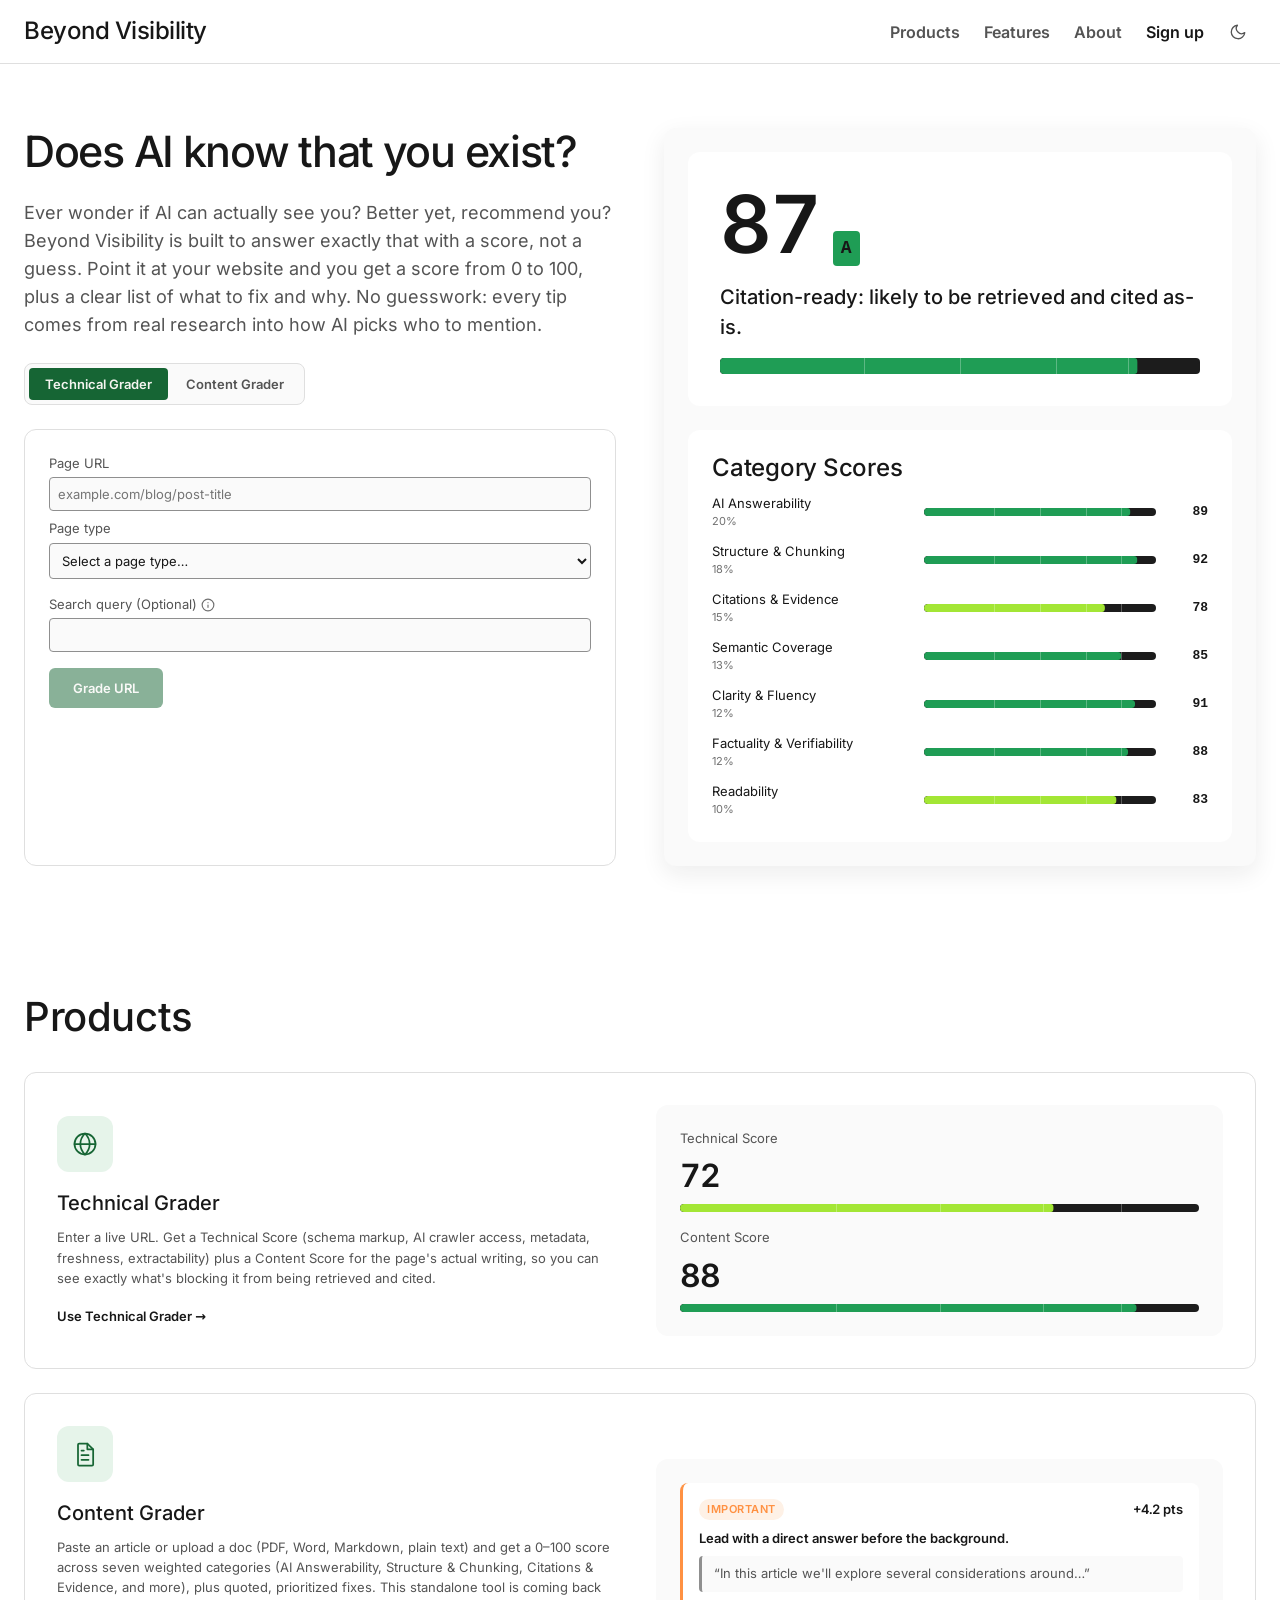
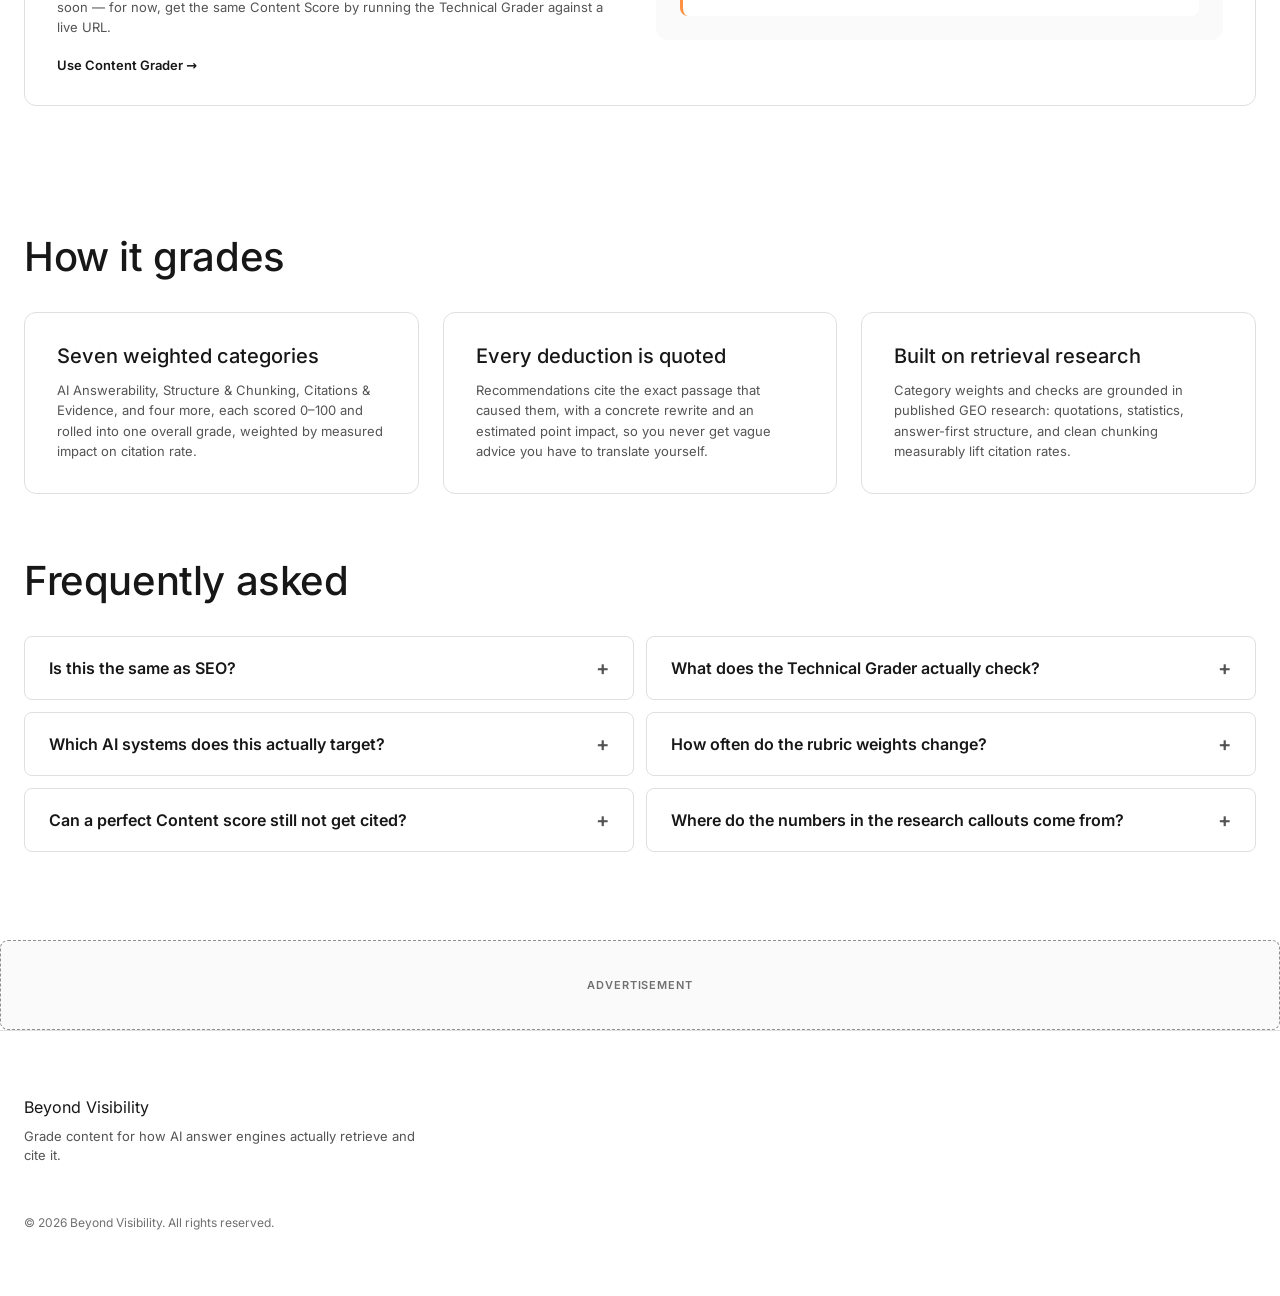
==== commit e2debc32: "Deploy of bhagya-d36/AEO-Grader@db4280f." ====
--- a/index.html
+++ b/index.html
@@ -126,10 +126,10 @@
         }
       })();
     </script>
-    <script type="module" crossorigin src="/assets/main-B7eu9y6U.js"></script>
-    <link rel="stylesheet" crossorigin href="/assets/main-ahajkSTS.css">
+    <script type="module" crossorigin src="/assets/main-B4HEi34s.js"></script>
+    <link rel="stylesheet" crossorigin href="/assets/main-xNRxFHKH.css">
   </head>
   <body>
-    <div id="root"><header class="marketing-nav"><div class="top-bar-brand"><a class="wordmark" href="/">Beyond Visibility</a></div><nav class="marketing-nav-links" aria-label="Primary"><div class="nav-dropdown"><button type="button" class="nav-dropdown-trigger" aria-haspopup="true">Products</button><ul class="nav-dropdown-menu"><li><a href="#product-web-grader">Technical Grader</a></li><li><a href="#product-content-grader">Content Grader</a></li></ul></div><a href="#features">Features</a><a class="marketing-nav-link" href="/about">About</a></nav><div class="marketing-nav-actions"><button type="button" class="link-button">Sign up</button><button type="button" class="theme-toggle" aria-label="Switch to dark mode" title="Switch to dark mode"><svg width="18" height="18" viewBox="0 0 24 24" fill="none" stroke="currentColor" stroke-width="1.75" stroke-linecap="round" stroke-linejoin="round" aria-hidden="true"><path d="M21 12.79A9 9 0 1 1 11.21 3 7 7 0 0 0 21 12.79z"></path></svg></button></div></header><main><section class="hero"><div class="hero-copy"><h1>Does AI know that you exist?</h1><p class="hero-lead">Ever wonder if AI can actually see you? Better yet, recommend you? Beyond Visibility is built to answer exactly that with a score, not a guess. Point it at your website and you get a score from 0 to 100, plus a clear list of what to fix and why. No guesswork: every tip comes from real research into how AI picks who to mention.</p><div class="grader-switch" role="group" aria-label="Grader mode"><button type="button" aria-pressed="true">Technical Grader</button><button type="button" aria-pressed="false" disabled="" aria-disabled="true">Content Grader<span class="coming-soon-badge">Coming soon</span></button></div><form class="grade-form"><div class="field"><label for="url">Page URL</label><input id="url" type="text" inputMode="url" autoComplete="off" placeholder="example.com/blog/post-title" required="" value=""/></div><div class="field"><label for="page_type">Page type</label><select id="page_type" required=""><option value="" disabled="" hidden="" selected="">Select a page type…</option><option value="homepage">Homepage</option><option value="article">Blog post or article</option><option value="product">Product page</option><option value="docs">Docs</option></select></div><div class="optional-fields"><div class="field"><div class="field-label-row"><label for="web_target_query">Search query (Optional)</label><span class="info-tooltip" tabindex="0" aria-label="What would someone ask an AI to find this?"><svg width="14" height="14" viewBox="0 0 24 24" fill="none" stroke="currentColor" stroke-width="2" stroke-linecap="round" stroke-linejoin="round" aria-hidden="true"><circle cx="12" cy="12" r="10"></circle><line x1="12" y1="16" x2="12" y2="12"></line><line x1="12" y1="8" x2="12.01" y2="8"></line></svg><span class="info-tooltip-text" aria-hidden="true">What would someone ask an AI to find this?</span></span></div><input id="web_target_query" type="text" value=""/></div></div><button type="submit" disabled="">Grade URL</button></form></div><div class="hero-mockup" aria-hidden="true"><div class="score-card"><div class="verdict"><span class="verdict-score">87</span><span class="verdict-band" style="--tier-color:var(--score-excellent)">A</span></div><p class="verdict-meaning">Citation-ready: likely to be retrieved and cited as-is.</p><div class="meter meter-lg" style="--tier-color:var(--score-excellent);--meter-scale:0.87" role="img" aria-label="Overall score: 87 out of 100"><div class="meter-track"><div class="meter-fill"></div><span class="meter-tick" style="left:30%"></span><span class="meter-tick" style="left:50%"></span><span class="meter-tick" style="left:70%"></span><span class="meter-tick" style="left:85%"></span></div></div></div><div class="category-bars"><h2>Category Scores</h2><div class="category-row"><div class="category-label"><span>AI Answerability</span><span class="category-weight">20%</span></div><div class="meter meter-sm" style="--tier-color:var(--score-excellent);--meter-scale:0.89" role="img" aria-label="AI Answerability: 89 out of 100"><div class="meter-track"><div class="meter-fill"></div><span class="meter-tick" style="left:30%"></span><span class="meter-tick" style="left:50%"></span><span class="meter-tick" style="left:70%"></span><span class="meter-tick" style="left:85%"></span></div></div><span class="category-score">89</span></div><div class="category-row"><div class="category-label"><span>Structure &amp; Chunking</span><span class="category-weight">18%</span></div><div class="meter meter-sm" style="--tier-color:var(--score-excellent);--meter-scale:0.92" role="img" aria-label="Structure &amp; Chunking: 92 out of 100"><div class="meter-track"><div class="meter-fill"></div><span class="meter-tick" style="left:30%"></span><span class="meter-tick" style="left:50%"></span><span class="meter-tick" style="left:70%"></span><span class="meter-tick" style="left:85%"></span></div></div><span class="category-score">92</span></div><div class="category-row"><div class="category-label"><span>Citations &amp; Evidence</span><span class="category-weight">15%</span></div><div class="meter meter-sm" style="--tier-color:var(--score-good);--meter-scale:0.78" role="img" aria-label="Citations &amp; Evidence: 78 out of 100"><div class="meter-track"><div class="meter-fill"></div><span class="meter-tick" style="left:30%"></span><span class="meter-tick" style="left:50%"></span><span class="meter-tick" style="left:70%"></span><span class="meter-tick" style="left:85%"></span></div></div><span class="category-score">78</span></div><div class="category-row"><div class="category-label"><span>Semantic Coverage</span><span class="category-weight">13%</span></div><div class="meter meter-sm" style="--tier-color:var(--score-excellent);--meter-scale:0.85" role="img" aria-label="Semantic Coverage: 85 out of 100"><div class="meter-track"><div class="meter-fill"></div><span class="meter-tick" style="left:30%"></span><span class="meter-tick" style="left:50%"></span><span class="meter-tick" style="left:70%"></span><span class="meter-tick" style="left:85%"></span></div></div><span class="category-score">85</span></div><div class="category-row"><div class="category-label"><span>Clarity &amp; Fluency</span><span class="category-weight">12%</span></div><div class="meter meter-sm" style="--tier-color:var(--score-excellent);--meter-scale:0.91" role="img" aria-label="Clarity &amp; Fluency: 91 out of 100"><div class="meter-track"><div class="meter-fill"></div><span class="meter-tick" style="left:30%"></span><span class="meter-tick" style="left:50%"></span><span class="meter-tick" style="left:70%"></span><span class="meter-tick" style="left:85%"></span></div></div><span class="category-score">91</span></div><div class="category-row"><div class="category-label"><span>Factuality &amp; Verifiability</span><span class="category-weight">12%</span></div><div class="meter meter-sm" style="--tier-color:var(--score-excellent);--meter-scale:0.88" role="img" aria-label="Factuality &amp; Verifiability: 88 out of 100"><div class="meter-track"><div class="meter-fill"></div><span class="meter-tick" style="left:30%"></span><span class="meter-tick" style="left:50%"></span><span class="meter-tick" style="left:70%"></span><span class="meter-tick" style="left:85%"></span></div></div><span class="category-score">88</span></div><div class="category-row"><div class="category-label"><span>Readability</span><span class="category-weight">10%</span></div><div class="meter meter-sm" style="--tier-color:var(--score-good);--meter-scale:0.83" role="img" aria-label="Readability: 83 out of 100"><div class="meter-track"><div class="meter-fill"></div><span class="meter-tick" style="left:30%"></span><span class="meter-tick" style="left:50%"></span><span class="meter-tick" style="left:70%"></span><span class="meter-tick" style="left:85%"></span></div></div><span class="category-score">83</span></div></div></div></section><section class="products" id="products"><h2>Products</h2><ul class="product-grid"><li class="feature-card product-card" id="product-web-grader"><div class="product-card-copy"><div class="product-icon"><svg viewBox="0 0 24 24" fill="none" stroke="currentColor" stroke-width="1.5" stroke-linecap="round" stroke-linejoin="round" aria-hidden="true"><circle cx="12" cy="12" r="9"></circle><path d="M3 12h18"></path><path d="M12 3c2.5 2.5 4 5.7 4 9s-1.5 6.5-4 9c-2.5-2.5-4-5.7-4-9s1.5-6.5 4-9z"></path></svg></div><h3>Technical Grader</h3><p>Enter a live URL. Get a Technical Score (schema markup, AI crawler access, metadata, freshness, extractability) plus a Content Score for the page&#x27;s actual writing, so you can see exactly what&#x27;s blocking it from being retrieved and cited.</p><button type="button" class="card-footer-link">Use Technical Grader →</button></div><div class="product-card-visual" aria-hidden="true"><div class="product-preview product-preview-web"><div class="product-preview-score"><span class="product-preview-score-label">Technical Score</span><span class="product-preview-score-value">72</span><div class="meter meter-sm" style="--tier-color:var(--score-good);--meter-scale:0.72" role="img" aria-label="Technical Score: 72 out of 100"><div class="meter-track"><div class="meter-fill"></div><span class="meter-tick" style="left:30%"></span><span class="meter-tick" style="left:50%"></span><span class="meter-tick" style="left:70%"></span><span class="meter-tick" style="left:85%"></span></div></div></div><div class="product-preview-score"><span class="product-preview-score-label">Content Score</span><span class="product-preview-score-value">88</span><div class="meter meter-sm" style="--tier-color:var(--score-excellent);--meter-scale:0.88" role="img" aria-label="Content Score: 88 out of 100"><div class="meter-track"><div class="meter-fill"></div><span class="meter-tick" style="left:30%"></span><span class="meter-tick" style="left:50%"></span><span class="meter-tick" style="left:70%"></span><span class="meter-tick" style="left:85%"></span></div></div></div></div></div></li><li class="feature-card product-card" id="product-content-grader"><div class="product-card-copy"><div class="product-icon"><svg viewBox="0 0 24 24" fill="none" stroke="currentColor" stroke-width="1.5" stroke-linecap="round" stroke-linejoin="round" aria-hidden="true"><path d="M7 3h7l5 5v13a1 1 0 0 1-1 1H7a1 1 0 0 1-1-1V4a1 1 0 0 1 1-1z"></path><path d="M14 3v5h5"></path><path d="M9 13h6M9 17h6M9 9h2"></path></svg></div><h3>Content Grader<span class="coming-soon-badge">Coming soon</span></h3><p>Paste an article or upload a doc (PDF, Word, Markdown, plain text) and get a 0–100 score across seven weighted categories (AI Answerability, Structure &amp; Chunking, Citations &amp; Evidence, and more), plus quoted, prioritized fixes. This standalone tool is coming back soon — for now, get the same Content Score by running the Technical Grader against a live URL.</p><span class="card-footer-link card-footer-link-disabled">Coming soon</span></div><div class="product-card-visual" aria-hidden="true"><div class="product-preview product-preview-content"><div class="recommendation severity-important"><div class="recommendation-header"><span class="recommendation-tags"><span class="severity-badge severity-important">Important</span></span><span class="recommendation-impact">+4.2 pts</span></div><p class="recommendation-what">Lead with a direct answer before the background.</p><blockquote class="recommendation-quote">“In this article we&#x27;ll explore several considerations around…”</blockquote></div></div></div></li></ul></section><section class="features" id="features"><h2>How it grades</h2><ul class="feature-grid"><li class="feature-card"><h3>Seven weighted categories</h3><p>AI Answerability, Structure &amp; Chunking, Citations &amp; Evidence, and four more, each scored 0–100 and rolled into one overall grade, weighted by measured impact on citation rate.</p></li><li class="feature-card"><h3>Every deduction is quoted</h3><p>Recommendations cite the exact passage that caused them, with a concrete rewrite and an estimated point impact, so you never get vague advice you have to translate yourself.</p></li><li class="feature-card"><h3>Built on retrieval research</h3><p>Category weights and checks are grounded in published GEO research: quotations, statistics, answer-first structure, and clean chunking measurably lift citation rates.</p></li></ul></section><section class="faq" id="faq"><h2>Frequently asked</h2><div class="faq-list"><details class="faq-item"><summary>Is this the same as SEO?</summary><p>No, but it&#x27;s not a replacement either. Think of AEO as SEO&#x27;s newer sibling. Classic ranking signals like crawlability, authority, and freshness still matter; retrieval just adds a passage-level layer on top, and there&#x27;s no page-one click-through funnel to fall back on if that layer fails.</p></details><details class="faq-item"><summary>What does the Technical Grader actually check?</summary><p>Two things from one URL. A Technical Score (schema markup, AI crawler access, metadata, freshness, extractability — whether AI can even reach and parse the page) and a Content Score for the writing itself (AI Answerability, Structure &amp; Chunking, Citations, and more). The standalone paste-and-upload Content Grader, for drafts that aren&#x27;t published anywhere yet, is coming back soon.</p></details><details class="faq-item"><summary>Which AI systems does this actually target?</summary><p>The check set is grounded in how retrieval-augmented answer engines behave generally. ChatGPT, Perplexity, Claude, and AI Overviews all share the same fetch-chunk-retrieve-synthesize shape, even though none of their exact ranking algorithms are public.</p></details><details class="faq-item"><summary>How often do the rubric weights change?</summary><p>Rarely, and only on evidence. Every category weight is pulled straight from the versioned rubric config the grader runs against (see the About page for the current breakdown), so a score you get today stays comparable until that version number moves.</p></details><details class="faq-item"><summary>Can a perfect Content score still not get cited?</summary><p>Yes. Citation also depends on factors outside a single page: how many other pages answer the same question, how established the domain is, off-page mentions the grader can&#x27;t read from text alone. The score measures your odds, not a promise.</p></details><details class="faq-item"><summary>Where do the numbers in the research callouts come from?</summary><p>Primarily the Princeton GEO paper (10,000 queries across 25 domains), plus supporting industry research on content chunking, freshness, and answer-first structure. Those sources also inform the weights behind every score this tool produces.</p></details></div></section><div class="ad-slot" data-placement="landing-mid" aria-hidden="true"><span class="ad-slot-label">Advertisement</span></div></main><footer class="site-footer"><div class="footer-inner"><div class="footer-brand"><span class="wordmark">Beyond Visibility</span><p class="footer-tagline">Grade content for how AI answer engines actually retrieve and cite it.</p></div></div><p class="footer-legal">© 2026 Beyond Visibility. All rights reserved.</p></footer></div>
+    <div id="root"><header class="marketing-nav"><div class="top-bar-brand"><a class="wordmark" href="/">Beyond Visibility</a></div><nav class="marketing-nav-links" aria-label="Primary"><div class="nav-dropdown"><button type="button" class="nav-dropdown-trigger" aria-haspopup="true">Products</button><ul class="nav-dropdown-menu"><li><a href="#product-web-grader">Technical Grader</a></li><li><a href="#product-content-grader">Content Grader</a></li></ul></div><a href="#features">Features</a><a class="marketing-nav-link" href="/about">About</a></nav><div class="marketing-nav-actions"><button type="button" class="link-button">Sign up</button><button type="button" class="theme-toggle" aria-label="Switch to dark mode" title="Switch to dark mode"><svg width="18" height="18" viewBox="0 0 24 24" fill="none" stroke="currentColor" stroke-width="1.75" stroke-linecap="round" stroke-linejoin="round" aria-hidden="true"><path d="M21 12.79A9 9 0 1 1 11.21 3 7 7 0 0 0 21 12.79z"></path></svg></button></div></header><main><section class="hero"><div class="hero-copy"><h1>Does AI know that you exist?</h1><p class="hero-lead">Ever wonder if AI can actually see you? Better yet, recommend you? Beyond Visibility is built to answer exactly that with a score, not a guess. Point it at your website and you get a score from 0 to 100, plus a clear list of what to fix and why. No guesswork: every tip comes from real research into how AI picks who to mention.</p><div class="grader-switch" role="group" aria-label="Grader mode"><button type="button" aria-pressed="true">Technical Grader</button><button type="button" aria-pressed="false">Content Grader</button></div><form class="grade-form"><div class="field"><label for="url">Page URL</label><input id="url" type="text" inputMode="url" autoComplete="off" placeholder="example.com/blog/post-title" required="" value=""/></div><div class="field"><label for="page_type">Page type</label><select id="page_type" required=""><option value="" disabled="" hidden="" selected="">Select a page type…</option><option value="homepage">Homepage</option><option value="article">Blog post or article</option><option value="product">Product page</option><option value="docs">Docs</option></select></div><div class="optional-fields"><div class="field"><div class="field-label-row"><label for="web_target_query">Search query (Optional)</label><span class="info-tooltip" tabindex="0" aria-label="What would someone ask an AI to find this?"><svg width="14" height="14" viewBox="0 0 24 24" fill="none" stroke="currentColor" stroke-width="2" stroke-linecap="round" stroke-linejoin="round" aria-hidden="true"><circle cx="12" cy="12" r="10"></circle><line x1="12" y1="16" x2="12" y2="12"></line><line x1="12" y1="8" x2="12.01" y2="8"></line></svg><span class="info-tooltip-text" aria-hidden="true">What would someone ask an AI to find this?</span></span></div><input id="web_target_query" type="text" value=""/></div></div><button type="submit" disabled="">Grade URL</button></form></div><div class="hero-mockup" aria-hidden="true"><div class="score-card"><div class="verdict"><span class="verdict-score">87</span><span class="verdict-band" style="--tier-color:var(--score-excellent)">A</span></div><p class="verdict-meaning">Citation-ready: likely to be retrieved and cited as-is.</p><div class="meter meter-lg" style="--tier-color:var(--score-excellent);--meter-scale:0.87" role="img" aria-label="Overall score: 87 out of 100"><div class="meter-track"><div class="meter-fill"></div><span class="meter-tick" style="left:30%"></span><span class="meter-tick" style="left:50%"></span><span class="meter-tick" style="left:70%"></span><span class="meter-tick" style="left:85%"></span></div></div></div><div class="category-bars"><h2>Category Scores</h2><div class="category-row"><div class="category-label"><span>AI Answerability</span><span class="category-weight">20%</span></div><div class="meter meter-sm" style="--tier-color:var(--score-excellent);--meter-scale:0.89" role="img" aria-label="AI Answerability: 89 out of 100"><div class="meter-track"><div class="meter-fill"></div><span class="meter-tick" style="left:30%"></span><span class="meter-tick" style="left:50%"></span><span class="meter-tick" style="left:70%"></span><span class="meter-tick" style="left:85%"></span></div></div><span class="category-score">89</span></div><div class="category-row"><div class="category-label"><span>Structure &amp; Chunking</span><span class="category-weight">18%</span></div><div class="meter meter-sm" style="--tier-color:var(--score-excellent);--meter-scale:0.92" role="img" aria-label="Structure &amp; Chunking: 92 out of 100"><div class="meter-track"><div class="meter-fill"></div><span class="meter-tick" style="left:30%"></span><span class="meter-tick" style="left:50%"></span><span class="meter-tick" style="left:70%"></span><span class="meter-tick" style="left:85%"></span></div></div><span class="category-score">92</span></div><div class="category-row"><div class="category-label"><span>Citations &amp; Evidence</span><span class="category-weight">15%</span></div><div class="meter meter-sm" style="--tier-color:var(--score-good);--meter-scale:0.78" role="img" aria-label="Citations &amp; Evidence: 78 out of 100"><div class="meter-track"><div class="meter-fill"></div><span class="meter-tick" style="left:30%"></span><span class="meter-tick" style="left:50%"></span><span class="meter-tick" style="left:70%"></span><span class="meter-tick" style="left:85%"></span></div></div><span class="category-score">78</span></div><div class="category-row"><div class="category-label"><span>Semantic Coverage</span><span class="category-weight">13%</span></div><div class="meter meter-sm" style="--tier-color:var(--score-excellent);--meter-scale:0.85" role="img" aria-label="Semantic Coverage: 85 out of 100"><div class="meter-track"><div class="meter-fill"></div><span class="meter-tick" style="left:30%"></span><span class="meter-tick" style="left:50%"></span><span class="meter-tick" style="left:70%"></span><span class="meter-tick" style="left:85%"></span></div></div><span class="category-score">85</span></div><div class="category-row"><div class="category-label"><span>Clarity &amp; Fluency</span><span class="category-weight">12%</span></div><div class="meter meter-sm" style="--tier-color:var(--score-excellent);--meter-scale:0.91" role="img" aria-label="Clarity &amp; Fluency: 91 out of 100"><div class="meter-track"><div class="meter-fill"></div><span class="meter-tick" style="left:30%"></span><span class="meter-tick" style="left:50%"></span><span class="meter-tick" style="left:70%"></span><span class="meter-tick" style="left:85%"></span></div></div><span class="category-score">91</span></div><div class="category-row"><div class="category-label"><span>Factuality &amp; Verifiability</span><span class="category-weight">12%</span></div><div class="meter meter-sm" style="--tier-color:var(--score-excellent);--meter-scale:0.88" role="img" aria-label="Factuality &amp; Verifiability: 88 out of 100"><div class="meter-track"><div class="meter-fill"></div><span class="meter-tick" style="left:30%"></span><span class="meter-tick" style="left:50%"></span><span class="meter-tick" style="left:70%"></span><span class="meter-tick" style="left:85%"></span></div></div><span class="category-score">88</span></div><div class="category-row"><div class="category-label"><span>Readability</span><span class="category-weight">10%</span></div><div class="meter meter-sm" style="--tier-color:var(--score-good);--meter-scale:0.83" role="img" aria-label="Readability: 83 out of 100"><div class="meter-track"><div class="meter-fill"></div><span class="meter-tick" style="left:30%"></span><span class="meter-tick" style="left:50%"></span><span class="meter-tick" style="left:70%"></span><span class="meter-tick" style="left:85%"></span></div></div><span class="category-score">83</span></div></div></div></section><section class="products" id="products"><h2>Products</h2><ul class="product-grid"><li class="feature-card product-card" id="product-web-grader"><div class="product-card-copy"><div class="product-icon"><svg viewBox="0 0 24 24" fill="none" stroke="currentColor" stroke-width="1.5" stroke-linecap="round" stroke-linejoin="round" aria-hidden="true"><circle cx="12" cy="12" r="9"></circle><path d="M3 12h18"></path><path d="M12 3c2.5 2.5 4 5.7 4 9s-1.5 6.5-4 9c-2.5-2.5-4-5.7-4-9s1.5-6.5 4-9z"></path></svg></div><h3>Technical Grader</h3><p>Enter a live URL. Get a Technical Score (schema markup, AI crawler access, metadata, freshness, extractability) plus a Content Score for the page&#x27;s actual writing, so you can see exactly what&#x27;s blocking it from being retrieved and cited.</p><button type="button" class="card-footer-link">Use Technical Grader →</button></div><div class="product-card-visual" aria-hidden="true"><div class="product-preview product-preview-web"><div class="product-preview-score"><span class="product-preview-score-label">Technical Score</span><span class="product-preview-score-value">72</span><div class="meter meter-sm" style="--tier-color:var(--score-good);--meter-scale:0.72" role="img" aria-label="Technical Score: 72 out of 100"><div class="meter-track"><div class="meter-fill"></div><span class="meter-tick" style="left:30%"></span><span class="meter-tick" style="left:50%"></span><span class="meter-tick" style="left:70%"></span><span class="meter-tick" style="left:85%"></span></div></div></div><div class="product-preview-score"><span class="product-preview-score-label">Content Score</span><span class="product-preview-score-value">88</span><div class="meter meter-sm" style="--tier-color:var(--score-excellent);--meter-scale:0.88" role="img" aria-label="Content Score: 88 out of 100"><div class="meter-track"><div class="meter-fill"></div><span class="meter-tick" style="left:30%"></span><span class="meter-tick" style="left:50%"></span><span class="meter-tick" style="left:70%"></span><span class="meter-tick" style="left:85%"></span></div></div></div></div></div></li><li class="feature-card product-card" id="product-content-grader"><div class="product-card-copy"><div class="product-icon"><svg viewBox="0 0 24 24" fill="none" stroke="currentColor" stroke-width="1.5" stroke-linecap="round" stroke-linejoin="round" aria-hidden="true"><path d="M7 3h7l5 5v13a1 1 0 0 1-1 1H7a1 1 0 0 1-1-1V4a1 1 0 0 1 1-1z"></path><path d="M14 3v5h5"></path><path d="M9 13h6M9 17h6M9 9h2"></path></svg></div><h3>Content Grader</h3><p>Paste an article or upload a doc (PDF, Word, Markdown, plain text) and get a 0–100 score across seven weighted categories (AI Answerability, Structure &amp; Chunking, Citations &amp; Evidence, and more), plus quoted, prioritized fixes. This standalone tool is coming back soon — for now, get the same Content Score by running the Technical Grader against a live URL.</p><button type="button" class="card-footer-link">Use Content Grader →</button></div><div class="product-card-visual" aria-hidden="true"><div class="product-preview product-preview-content"><div class="recommendation severity-important"><div class="recommendation-header"><span class="recommendation-tags"><span class="severity-badge severity-important">Important</span></span><span class="recommendation-impact">+4.2 pts</span></div><p class="recommendation-what">Lead with a direct answer before the background.</p><blockquote class="recommendation-quote">“In this article we&#x27;ll explore several considerations around…”</blockquote></div></div></div></li></ul></section><section class="features" id="features"><h2>How it grades</h2><ul class="feature-grid"><li class="feature-card"><h3>Seven weighted categories</h3><p>AI Answerability, Structure &amp; Chunking, Citations &amp; Evidence, and four more, each scored 0–100 and rolled into one overall grade, weighted by measured impact on citation rate.</p></li><li class="feature-card"><h3>Every deduction is quoted</h3><p>Recommendations cite the exact passage that caused them, with a concrete rewrite and an estimated point impact, so you never get vague advice you have to translate yourself.</p></li><li class="feature-card"><h3>Built on retrieval research</h3><p>Category weights and checks are grounded in published GEO research: quotations, statistics, answer-first structure, and clean chunking measurably lift citation rates.</p></li></ul></section><section class="faq" id="faq"><h2>Frequently asked</h2><div class="faq-list"><details class="faq-item"><summary>Is this the same as SEO?</summary><p>No, but it&#x27;s not a replacement either. Think of AEO as SEO&#x27;s newer sibling. Classic ranking signals like crawlability, authority, and freshness still matter; retrieval just adds a passage-level layer on top, and there&#x27;s no page-one click-through funnel to fall back on if that layer fails.</p></details><details class="faq-item"><summary>What does the Technical Grader actually check?</summary><p>Two things from one URL. A Technical Score (schema markup, AI crawler access, metadata, freshness, extractability — whether AI can even reach and parse the page) and a Content Score for the writing itself (AI Answerability, Structure &amp; Chunking, Citations, and more). The standalone paste-and-upload Content Grader, for drafts that aren&#x27;t published anywhere yet, is coming back soon.</p></details><details class="faq-item"><summary>Which AI systems does this actually target?</summary><p>The check set is grounded in how retrieval-augmented answer engines behave generally. ChatGPT, Perplexity, Claude, and AI Overviews all share the same fetch-chunk-retrieve-synthesize shape, even though none of their exact ranking algorithms are public.</p></details><details class="faq-item"><summary>How often do the rubric weights change?</summary><p>Rarely, and only on evidence. Every category weight is pulled straight from the versioned rubric config the grader runs against (see the About page for the current breakdown), so a score you get today stays comparable until that version number moves.</p></details><details class="faq-item"><summary>Can a perfect Content score still not get cited?</summary><p>Yes. Citation also depends on factors outside a single page: how many other pages answer the same question, how established the domain is, off-page mentions the grader can&#x27;t read from text alone. The score measures your odds, not a promise.</p></details><details class="faq-item"><summary>Where do the numbers in the research callouts come from?</summary><p>Primarily the Princeton GEO paper (10,000 queries across 25 domains), plus supporting industry research on content chunking, freshness, and answer-first structure. Those sources also inform the weights behind every score this tool produces.</p></details></div></section><div class="ad-slot" data-placement="landing-mid" aria-hidden="true"><span class="ad-slot-label">Advertisement</span></div></main><footer class="site-footer"><div class="footer-inner"><div class="footer-brand"><span class="wordmark">Beyond Visibility</span><p class="footer-tagline">Grade content for how AI answer engines actually retrieve and cite it.</p></div></div><p class="footer-legal">© 2026 Beyond Visibility. All rights reserved.</p></footer></div>
   </body>
 </html>
--- a/assets/main-xNRxFHKH.css
+++ b/assets/main-xNRxFHKH.css
@@ -0,0 +1 @@
+@font-face{font-family:Inter;font-style:normal;font-display:swap;font-weight:400;src:url(/assets/inter-cyrillic-ext-400-normal-BQZuk6qB.woff2)format("woff2"),url(/assets/inter-cyrillic-ext-400-normal-DQukG94-.woff)format("woff");unicode-range:U+460-52F,U+1C80-1C8A,U+20B4,U+2DE0-2DFF,U+A640-A69F,U+FE2E-FE2F}@font-face{font-family:Inter;font-style:normal;font-display:swap;font-weight:400;src:url(/assets/inter-cyrillic-400-normal-obahsSVq.woff2)format("woff2"),url(/assets/inter-cyrillic-400-normal-HOLc17fK.woff)format("woff");unicode-range:U+301,U+400-45F,U+490-491,U+4B0-4B1,U+2116}@font-face{font-family:Inter;font-style:normal;font-display:swap;font-weight:400;src:url(/assets/inter-greek-ext-400-normal-DGGRlc-M.woff2)format("woff2"),url(/assets/inter-greek-ext-400-normal-KugGGMne.woff)format("woff");unicode-range:U+1F??}@font-face{font-family:Inter;font-style:normal;font-display:swap;font-weight:400;src:url(/assets/inter-greek-400-normal-B4URO6DV.woff2)format("woff2"),url(/assets/inter-greek-400-normal-q2sYcFCs.woff)format("woff");unicode-range:U+370-377,U+37A-37F,U+384-38A,U+38C,U+38E-3A1,U+3A3-3FF}@font-face{font-family:Inter;font-style:normal;font-display:swap;font-weight:400;src:url(/assets/inter-vietnamese-400-normal-DMkecbls.woff2)format("woff2"),url(/assets/inter-vietnamese-400-normal-Bbgyi5SW.woff)format("woff");unicode-range:U+102-103,U+110-111,U+128-129,U+168-169,U+1A0-1A1,U+1AF-1B0,U+300-301,U+303-304,U+308-309,U+323,U+329,U+1EA0-1EF9,U+20AB}@font-face{font-family:Inter;font-style:normal;font-display:swap;font-weight:400;src:url(/assets/inter-latin-ext-400-normal-C1nco2VV.woff2)format("woff2"),url(/assets/inter-latin-ext-400-normal-77YHD8bZ.woff)format("woff");unicode-range:U+100-2BA,U+2BD-2C5,U+2C7-2CC,U+2CE-2D7,U+2DD-2FF,U+304,U+308,U+329,U+1D00-1DBF,U+1E00-1E9F,U+1EF2-1EFF,U+2020,U+20A0-20AB,U+20AD-20C0,U+2113,U+2C60-2C7F,U+A720-A7FF}@font-face{font-family:Inter;font-style:normal;font-display:swap;font-weight:400;src:url(/assets/inter-latin-400-normal-C38fXH4l.woff2)format("woff2"),url(/assets/inter-latin-400-normal-CyCys3Eg.woff)format("woff");unicode-range:U+??,U+131,U+152-153,U+2BB-2BC,U+2C6,U+2DA,U+2DC,U+304,U+308,U+329,U+2000-206F,U+20AC,U+2122,U+2191,U+2193,U+2212,U+2215,U+FEFF,U+FFFD}@font-face{font-family:Inter;font-style:normal;font-display:swap;font-weight:500;src:url(/assets/inter-cyrillic-ext-500-normal-B0yAr1jD.woff2)format("woff2"),url(/assets/inter-cyrillic-ext-500-normal-BmqWE9Dz.woff)format("woff");unicode-range:U+460-52F,U+1C80-1C8A,U+20B4,U+2DE0-2DFF,U+A640-A69F,U+FE2E-FE2F}@font-face{font-family:Inter;font-style:normal;font-display:swap;font-weight:500;src:url(/assets/inter-cyrillic-500-normal-BasfLYem.woff2)format("woff2"),url(/assets/inter-cyrillic-500-normal-CxZf_p3X.woff)format("woff");unicode-range:U+301,U+400-45F,U+490-491,U+4B0-4B1,U+2116}@font-face{font-family:Inter;font-style:normal;font-display:swap;font-weight:500;src:url(/assets/inter-greek-ext-500-normal-C4iEst2y.woff2)format("woff2"),url(/assets/inter-greek-ext-500-normal-2j5mBUwD.woff)format("woff");unicode-range:U+1F??}@font-face{font-family:Inter;font-style:normal;font-display:swap;font-weight:500;src:url(/assets/inter-greek-500-normal-BIZE56-Y.woff2)format("woff2"),url(/assets/inter-greek-500-normal-Xzm54t5V.woff)format("woff");unicode-range:U+370-377,U+37A-37F,U+384-38A,U+38C,U+38E-3A1,U+3A3-3FF}@font-face{font-family:Inter;font-style:normal;font-display:swap;font-weight:500;src:url(/assets/inter-vietnamese-500-normal-DOriooB6.woff2)format("woff2"),url(/assets/inter-vietnamese-500-normal-mJboJaSs.woff)format("woff");unicode-range:U+102-103,U+110-111,U+128-129,U+168-169,U+1A0-1A1,U+1AF-1B0,U+300-301,U+303-304,U+308-309,U+323,U+329,U+1EA0-1EF9,U+20AB}@font-face{font-family:Inter;font-style:normal;font-display:swap;font-weight:500;src:url(/assets/inter-latin-ext-500-normal-CV4jyFjo.woff2)format("woff2"),url(/assets/inter-latin-ext-500-normal-BxGbmqWO.woff)format("woff");unicode-range:U+100-2BA,U+2BD-2C5,U+2C7-2CC,U+2CE-2D7,U+2DD-2FF,U+304,U+308,U+329,U+1D00-1DBF,U+1E00-1E9F,U+1EF2-1EFF,U+2020,U+20A0-20AB,U+20AD-20C0,U+2113,U+2C60-2C7F,U+A720-A7FF}@font-face{font-family:Inter;font-style:normal;font-display:swap;font-weight:500;src:url(/assets/inter-latin-500-normal-Cerq10X2.woff2)format("woff2"),url(/assets/inter-latin-500-normal-BL9OpVg8.woff)format("woff");unicode-range:U+??,U+131,U+152-153,U+2BB-2BC,U+2C6,U+2DA,U+2DC,U+304,U+308,U+329,U+2000-206F,U+20AC,U+2122,U+2191,U+2193,U+2212,U+2215,U+FEFF,U+FFFD}@font-face{font-family:Inter;font-style:normal;font-display:swap;font-weight:600;src:url(/assets/inter-cyrillic-ext-600-normal-Dfes3d0z.woff2)format("woff2"),url(/assets/inter-cyrillic-ext-600-normal-Bcila6Z-.woff)format("woff");unicode-range:U+460-52F,U+1C80-1C8A,U+20B4,U+2DE0-2DFF,U+A640-A69F,U+FE2E-FE2F}@font-face{font-family:Inter;font-style:normal;font-display:swap;font-weight:600;src:url(/assets/inter-cyrillic-600-normal-CWCymEST.woff2)format("woff2"),url(/assets/inter-cyrillic-600-normal-4D_pXhcN.woff)format("woff");unicode-range:U+301,U+400-45F,U+490-491,U+4B0-4B1,U+2116}@font-face{font-family:Inter;font-style:normal;font-display:swap;font-weight:600;src:url(/assets/inter-greek-ext-600-normal-DRtmH8MT.woff2)format("woff2"),url(/assets/inter-greek-ext-600-normal-B8X0CLgF.woff)format("woff");unicode-range:U+1F??}@font-face{font-family:Inter;font-style:normal;font-display:swap;font-weight:600;src:url(/assets/inter-greek-600-normal-plRanbMR.woff2)format("woff2"),url(/assets/inter-greek-600-normal-BZpKdvQh.woff)format("woff");unicode-range:U+370-377,U+37A-37F,U+384-38A,U+38C,U+38E-3A1,U+3A3-3FF}@font-face{font-family:Inter;font-style:normal;font-display:swap;font-weight:600;src:url(/assets/inter-vietnamese-600-normal-Cc8MFFhd.woff2)format("woff2"),url(/assets/inter-vietnamese-600-normal-BuLX-rYi.woff)format("woff");unicode-range:U+102-103,U+110-111,U+128-129,U+168-169,U+1A0-1A1,U+1AF-1B0,U+300-301,U+303-304,U+308-309,U+323,U+329,U+1EA0-1EF9,U+20AB}@font-face{font-family:Inter;font-style:normal;font-display:swap;font-weight:600;src:url(/assets/inter-latin-ext-600-normal-D2bJ5OIk.woff2)format("woff2"),url(/assets/inter-latin-ext-600-normal-CIVaiw4L.woff)format("woff");unicode-range:U+100-2BA,U+2BD-2C5,U+2C7-2CC,U+2CE-2D7,U+2DD-2FF,U+304,U+308,U+329,U+1D00-1DBF,U+1E00-1E9F,U+1EF2-1EFF,U+2020,U+20A0-20AB,U+20AD-20C0,U+2113,U+2C60-2C7F,U+A720-A7FF}@font-face{font-family:Inter;font-style:normal;font-display:swap;font-weight:600;src:url(/assets/inter-latin-600-normal-LgqL8muc.woff2)format("woff2"),url(/assets/inter-latin-600-normal-CiBQ2DWP.woff)format("woff");unicode-range:U+??,U+131,U+152-153,U+2BB-2BC,U+2C6,U+2DA,U+2DC,U+304,U+308,U+329,U+2000-206F,U+20AC,U+2122,U+2191,U+2193,U+2212,U+2215,U+FEFF,U+FFFD}:root{--surface-0:#fff;--surface-1:#fff;--surface-2:#fafafa;--surface-3:#f0f0f0;--border:#dfdfdf;--border-strong:#8f8f8f;--text:#171717;--text-muted:#545454;--text-subtle:#707070;--text-placeholder:#9a9a9a;--accent:#166534;--accent-hover:#1a6b3f;--accent-press:#0f4c2b;--accent-fg:#f5f5f0;--accent-ring:#166534;--accent-bg:#e6f4ea;--score-fg:#171717;--score-excellent:#1f9d55;--score-good:#a3e635;--score-fair:#ffdb13;--score-weak:#ff9142;--score-poor:#ff5c4d;--meter-track:#1c1c1c;--meter-tick:#ffffff47;--danger:#ff5c4d;--danger-bg:#fdeceb;--warning:#ff9142;--warning-bg:#fef1e6;--neutral-badge:#545454;--neutral-badge-bg:#fafafa;--shadow-1:0 1px 2px #1717170f;--shadow-2:0 8px 24px #17171714;--shadow-3:0 16px 48px #17171724;--font-display:"Inter", system-ui, sans-serif;--font-sans:"Inter", system-ui, "Segoe UI", Roboto, sans-serif;--font-mono:ui-monospace, Menlo, Monaco, Consolas, "Liberation Mono", monospace;--text-2xs:11px;--text-xs:12px;--text-sm:13px;--text-base:16px;--text-md:18px;--text-lg:20px;--text-xl:24px;--text-2xl:32px;--text-3xl:40px;--text-score:clamp(56px, 8vw, 80px);--text-hero:clamp(40px, 5vw + 1rem, 64px);--space-1:4px;--space-2:8px;--space-3:12px;--space-4:16px;--space-6:24px;--space-8:32px;--space-12:48px;--space-16:64px;--radius-sm:4px;--radius-md:8px;--radius-lg:12px;--radius-xl:16px;--radius-full:999px;--radius-btn:6px;--dur-fast:.12s;--dur-normal:.2s;--dur-slow:.32s;--ease-out:cubic-bezier(0, 0, .2, 1);--ease-in:cubic-bezier(.4, 0, 1, 1);--ease-in-out:cubic-bezier(.4, 0, .2, 1);font:var(--text-base) / 1.5 var(--font-sans);--lightningcss-light:initial;--lightningcss-dark: ;color-scheme:light dark;color:var(--text);background:var(--surface-0);font-synthesis:none;text-rendering:optimizelegibility;-webkit-font-smoothing:antialiased;-moz-osx-font-smoothing:grayscale}@media (prefers-color-scheme:dark){:root{--lightningcss-light: ;--lightningcss-dark:initial}:root:not([data-theme=light]){--surface-0:#1c1c1c;--surface-1:#202020;--surface-2:#282828;--surface-3:#323232;--border:#2e2e2e;--border-strong:#757575;--text:#ededed;--text-muted:#a8a8a8;--text-subtle:#949494;--text-placeholder:#6e6e6e;--accent:#1f9d55;--accent-hover:#2ba35f;--accent-press:#1e9752;--accent-fg:#171717;--accent-ring:#2ba35f;--accent-bg:#16281c;--danger-bg:#2b1a17;--warning-bg:#2b220f;--neutral-badge:#a8a8a8;--neutral-badge-bg:#282828;--shadow-1:0 1px 2px #0006;--shadow-2:0 8px 24px #00000073;--shadow-3:0 16px 48px #0000008c}}:root[data-theme=dark]{--surface-0:#1c1c1c;--surface-1:#202020;--surface-2:#282828;--surface-3:#323232;--border:#2e2e2e;--border-strong:#757575;--text:#ededed;--text-muted:#a8a8a8;--text-subtle:#949494;--text-placeholder:#6e6e6e;--accent:#1f9d55;--accent-hover:#2ba35f;--accent-press:#1e9752;--accent-fg:#171717;--accent-ring:#2ba35f;--accent-bg:#16281c;--danger-bg:#2b1a17;--warning-bg:#2b220f;--neutral-badge:#a8a8a8;--neutral-badge-bg:#282828;--shadow-1:0 1px 2px #0006;--shadow-2:0 8px 24px #00000073;--shadow-3:0 16px 48px #0000008c}*{box-sizing:border-box}body{margin:0}h1{font-family:var(--font-display);letter-spacing:-.02em;color:var(--text);margin:0;font-weight:500;line-height:1.1}h2,h3{font-family:var(--font-sans);color:var(--text);margin:0;font-weight:500;line-height:1.15}p{margin:0}button{font-family:var(--font-sans);cursor:pointer}textarea,input,select{font-family:var(--font-sans);font-size:var(--text-sm)}.theme-toggle{width:36px;height:36px;color:var(--text-muted);transition:color var(--dur-fast) var(--ease-out);background:0 0;border:none;flex-shrink:0;justify-content:center;align-items:center;display:inline-flex}.theme-toggle:hover{color:var(--text)}:focus-visible{outline:2px solid var(--accent-ring);outline-offset:2px;border-radius:var(--radius-sm)}@media (prefers-reduced-motion:reduce){*,:before,:after{scroll-behavior:auto!important;transition-duration:.01ms!important;animation-duration:.01ms!important;animation-iteration-count:1!important}}.app{min-height:100vh}.top-bar{z-index:10;justify-content:space-between;align-items:center;gap:var(--space-6);height:60px;padding:0 var(--space-6);background:var(--surface-0);border-bottom:1px solid var(--border);display:flex;position:sticky;top:0}.top-bar-brand{align-items:baseline;gap:var(--space-2);display:flex}.top-bar-brand .wordmark{cursor:pointer;font-family:var(--font-display);font-weight:500;font-size:var(--text-xl);letter-spacing:-.02em;color:var(--text);background:0 0;border:none;padding:0;line-height:1.1;text-decoration:none}.workspace{gap:var(--space-8);width:100%;max-width:1440px;padding:var(--space-8) var(--space-6) var(--space-16);grid-template-columns:1fr;margin:0 auto;display:grid}.input-pane{gap:var(--space-2);flex-direction:column;min-width:0;display:flex}.pane-label{font-family:var(--font-mono);font-size:var(--text-2xs);letter-spacing:.08em;text-transform:uppercase;color:var(--text-subtle);margin-bottom:var(--space-2);font-weight:600}.results-pane{min-width:0}.coming-soon{width:100%;max-width:1440px;padding:var(--space-16) var(--space-6);justify-content:center;margin:0 auto;display:flex}.coming-soon-card{align-items:flex-start;gap:var(--space-4);max-width:56ch;padding:var(--space-8);background:var(--surface-2);border:1px solid var(--border);border-radius:var(--radius-lg);flex-direction:column;display:flex}.coming-soon-card h1{font-size:var(--text-2xl);letter-spacing:-.01em;margin:0}.coming-soon-card p{color:var(--text-muted);line-height:1.55}@media (width>=960px){.workspace{align-items:start;gap:var(--space-12);grid-template-columns:400px 1fr}.input-pane{top:calc(60px + var(--space-8));position:sticky}}.category-bars h2,.recommendations h2{font-size:var(--text-xl);letter-spacing:-.01em}.grade-form{gap:var(--space-2);background:var(--surface-1);border:1px solid var(--border);border-radius:var(--radius-lg);padding:var(--space-6);flex-direction:column;display:flex}.field-label{font-weight:600;font-size:var(--text-sm)}.field-label-row{align-items:center;gap:var(--space-1);display:flex}.info-tooltip{color:var(--text-subtle);cursor:help;display:inline-flex;position:relative}.info-tooltip:hover,.info-tooltip:focus-visible{color:var(--text)}.info-tooltip-text{top:calc(100% + var(--space-2));width:max-content;max-width:220px;padding:var(--space-2) var(--space-3);border-radius:var(--radius-sm);background:var(--surface-2);border:1px solid var(--border-strong);color:var(--text);font-size:var(--text-xs);text-align:center;opacity:0;visibility:hidden;transition:opacity var(--dur-fast) var(--ease-out);pointer-events:none;z-index:10;font-weight:400;line-height:1.4;position:absolute;left:50%;transform:translate(-50%)}.info-tooltip:hover .info-tooltip-text,.info-tooltip:focus-visible .info-tooltip-text{opacity:1;visibility:visible}.visually-hidden{clip:rect(0, 0, 0, 0);white-space:nowrap;border:0;width:1px;height:1px;margin:-1px;padding:0;position:absolute;overflow:hidden}.content-label-row{justify-content:space-between;align-items:center;gap:var(--space-2) var(--space-3);flex-wrap:wrap;display:flex}.attach-btn{align-items:center;gap:var(--space-1);color:var(--text-muted);border:1px solid var(--border-strong);border-radius:var(--radius-btn);padding:var(--space-1) var(--space-2);font-size:var(--text-xs);transition:border-color var(--dur-fast) var(--ease-out), color var(--dur-fast) var(--ease-out);background:0 0;font-weight:600;display:inline-flex}.attach-btn:hover:not(:disabled){border-color:var(--text);color:var(--text)}.attach-btn:active:not(:disabled){transform:scale(.97)}.attach-btn:disabled{opacity:.6;cursor:not-allowed}.file-chip{align-self:flex-start;align-items:center;gap:var(--space-2);font-family:var(--font-mono);font-size:var(--text-xs);color:var(--text-muted);background:var(--surface-2);border-radius:var(--radius-full);padding:var(--space-1) var(--space-1) var(--space-1) var(--space-3);display:inline-flex}.file-chip-clear{border-radius:var(--radius-full);width:24px;height:24px;color:var(--text-subtle);font-size:var(--text-sm);transition:background var(--dur-fast) var(--ease-out), color var(--dur-fast) var(--ease-out);background:0 0;border:none;justify-content:center;align-items:center;line-height:1;display:inline-flex}.file-chip-clear:hover{background:var(--surface-3);color:var(--text)}.attach-error{font-size:var(--text-sm);color:var(--danger)}textarea{border:1px solid var(--border-strong);border-radius:var(--radius-md);width:100%;padding:var(--space-3);background:var(--surface-2);color:var(--text);resize:vertical;transition:border-color var(--dur-fast) var(--ease-out)}textarea:hover{border-color:var(--text)}.word-count{font-family:var(--font-mono);font-variant-numeric:tabular-nums;font-size:var(--text-sm);color:var(--text-muted);text-align:right}.optional-fields{gap:var(--space-3);margin:var(--space-2) 0;grid-template-columns:repeat(auto-fit,minmax(180px,1fr));display:grid}.field{gap:var(--space-1);flex-direction:column;display:flex}.field label{font-size:var(--text-sm);color:var(--text-muted)}.field input,.field select{border:1px solid var(--border-strong);border-radius:var(--radius-sm);padding:var(--space-2);background:var(--surface-2);color:var(--text);transition:border-color var(--dur-fast) var(--ease-out)}.field input:hover,.field select:hover{border-color:var(--text)}.grade-form button[type=submit]{align-self:flex-start;align-items:center;gap:var(--space-2);background:var(--accent);color:var(--accent-fg);border-radius:var(--radius-btn);padding:var(--space-3) var(--space-6);font-size:var(--text-sm);transition:background var(--dur-fast) var(--ease-out), transform var(--dur-fast) var(--ease-out);border:none;font-weight:600;display:inline-flex}.grade-form button[type=submit]:hover:not(:disabled){background:var(--accent-hover)}.grade-form button[type=submit]:active:not(:disabled){background:var(--accent-press);transform:scale(.97)}.grade-form button[type=submit]:disabled{opacity:.5;cursor:not-allowed}.btn-spinner{border-radius:var(--radius-full);width:14px;height:14px;animation:spin var(--dur-slow) linear infinite;border:2px solid;border-top-color:#0000}@keyframes spin{to{transform:rotate(360deg)}}.error-banner{margin-top:var(--space-3);padding:var(--space-3) var(--space-4);border-radius:var(--radius-md);background:var(--danger-bg);color:var(--danger);font-size:var(--text-sm)}.results-reveal{gap:var(--space-8);flex-direction:column;display:flex}.score-card{gap:var(--space-4);background:var(--surface-1);border:1px solid var(--border);border-radius:var(--radius-lg);padding:var(--space-8);flex-direction:column;display:flex}.verdict{align-items:baseline;gap:var(--space-3);display:flex}.verdict-score{font-family:var(--font-display);font-weight:800;font-size:var(--text-score);letter-spacing:-.02em;font-variant-numeric:tabular-nums;color:var(--text);line-height:1}.verdict-band{font-family:var(--font-mono);font-size:var(--text-md);color:var(--score-fg);background:var(--tier-color);border-radius:var(--radius-sm);padding:var(--space-1) var(--space-2);font-weight:700}.verdict-meaning{font-size:var(--text-lg);color:var(--text);max-width:60ch;font-weight:500}.versions{font-family:var(--font-mono);font-size:var(--text-xs);color:var(--text-subtle);margin-top:var(--space-2)!important}.warnings{color:var(--warning);font-size:var(--text-sm);margin:var(--space-1) 0;padding-left:var(--space-4)}.meter{align-items:center;display:flex}.meter-track{background:var(--meter-track);border-radius:var(--radius-sm);flex:1;position:relative;overflow:hidden}.meter-sm .meter-track{height:var(--space-2)}.meter-lg .meter-track{height:var(--space-4)}.meter-fill{border-radius:var(--radius-sm);background-color:var(--tier-color);transform-origin:0;width:100%;height:100%;animation:meter-fill var(--dur-slow) var(--ease-out) both;animation-delay:.2s;display:block}@keyframes meter-fill{0%{transform:scaleX(0)}to{transform:scaleX(var(--meter-scale))}}.meter-tick{background:var(--meter-tick);width:1px;position:absolute;top:0;bottom:0}.page-summary{align-items:baseline;gap:var(--space-2) var(--space-3);font-size:var(--text-sm);flex-wrap:wrap;display:flex}.page-summary-url{font-family:var(--font-mono);color:var(--text);word-break:break-all}.page-summary-meta{color:var(--text-subtle)}.dual-score{gap:var(--space-4);grid-template-columns:1fr;display:grid}@media (width>=720px){.dual-score{grid-template-columns:1fr 1fr;align-items:start}}.score-card-na .verdict-score{color:var(--text-subtle)}.category-bars{background:var(--surface-1);border:1px solid var(--border);border-radius:var(--radius-lg);padding:var(--space-6)}.category-row{align-items:center;gap:var(--space-3);margin-top:var(--space-3);grid-template-columns:200px 1fr 40px;display:grid}.category-label{font-size:var(--text-sm);flex-direction:column;display:flex}.category-weight{font-size:var(--text-2xs);color:var(--text-subtle)}.category-score{font-family:var(--font-mono);font-variant-numeric:tabular-nums;text-align:right;font-weight:600;font-size:var(--text-sm)}@media (width<=520px){.category-row{row-gap:var(--space-1);grid-template-columns:1fr auto}.category-row>:first-child{grid-area:1/1}.category-row>:last-child{grid-area:1/2}.category-row>:nth-child(2){grid-area:2/1/auto/-1}}.recommendations h2{margin-top:var(--space-6);margin-bottom:var(--space-3)}.recommendations h2:first-child{margin-top:0}.no-recommendations{color:var(--text-muted)}.recommendation-list,.recommendation-groups{gap:var(--space-3);flex-direction:column;display:flex}.recommendation-group{background:var(--surface-1);border:1px solid var(--border);border-radius:var(--radius-md);padding:var(--space-3) var(--space-4)}.recommendation-group summary{cursor:pointer;align-items:center;gap:var(--space-3);list-style:none;display:flex}.recommendation-group summary::-webkit-details-marker{display:none}.recommendation-group summary:after{content:"+";font-size:var(--text-lg);color:var(--text-muted);transition:transform var(--dur-fast) var(--ease-out);flex-shrink:0;margin-left:auto}.recommendation-group[open] summary:after{transform:rotate(45deg)}.recommendation-group-count{font-size:var(--text-sm);color:var(--text-muted)}.recommendation-group[open] .recommendation-list{margin-top:var(--space-3)}.recommendation{background:var(--surface-1);box-shadow:var(--shadow-1);border-radius:var(--radius-md);padding:var(--space-4);border-left-style:solid;border-left-width:3px}.quick-wins .recommendation{background:var(--surface-2)}.recommendation.severity-critical{border-left-color:var(--danger)}.recommendation.severity-important{border-left-color:var(--warning)}.recommendation.severity-nice_to_have{border-left-color:var(--neutral-badge)}.recommendation-header{margin-bottom:var(--space-2);justify-content:space-between;align-items:center;display:flex}.recommendation-tags{align-items:center;gap:var(--space-2);display:flex}.severity-badge,.source-badge,.coming-soon-badge{font-size:var(--text-2xs);text-transform:uppercase;letter-spacing:.05em;padding:2px var(--space-2);border-radius:var(--radius-full);font-weight:700}.coming-soon-badge{margin-left:var(--space-2);background:var(--neutral-badge-bg);color:var(--neutral-badge);border:1px solid var(--border);white-space:nowrap;vertical-align:middle;display:inline-block}.severity-badge.severity-critical{background:var(--danger-bg);color:var(--danger)}.severity-badge.severity-important{background:var(--warning-bg);color:var(--warning)}.severity-badge.severity-nice_to_have{background:var(--neutral-badge-bg);color:var(--neutral-badge)}.source-badge{background:var(--surface-2);color:var(--text-muted);border:1px solid var(--border)}.recommendation-impact,.recommendation-group-impact{font-family:var(--font-sans);font-variant-numeric:tabular-nums;font-size:var(--text-sm);color:var(--text);font-weight:600}.recommendation-what{font-weight:600;margin-bottom:var(--space-2)!important}.recommendation-quote{padding:var(--space-2) var(--space-3);background:var(--surface-2);border-left:3px solid var(--border-strong);border-radius:var(--radius-sm);font-style:italic;font-size:var(--text-sm);color:var(--text-muted);margin:var(--space-2) 0!important}.recommendation-why,.recommendation-how{font-size:var(--text-sm);color:var(--text-muted);margin-top:var(--space-1)!important}.results-skeleton{position:relative}.skeleton-shapes{gap:var(--space-8);flex-direction:column;display:flex}.skeleton-block{background:var(--surface-2)}.results-skeleton-loading .skeleton-block{animation:skeleton-pulse var(--dur-slow) var(--ease-in-out) infinite alternate}.results-skeleton-teaser .skeleton-block{opacity:.4}@keyframes skeleton-pulse{0%{opacity:1}to{opacity:.55}}@media (prefers-reduced-motion:reduce){.results-skeleton-loading .skeleton-block{opacity:.75;animation:none}}.skeleton-line{border-radius:var(--radius-sm);height:16px}.skeleton-verdict-score{width:120px;height:var(--text-score);border-radius:var(--radius-sm)}.skeleton-verdict-band{border-radius:var(--radius-sm);width:40px;height:28px}.skeleton-meter-lg{height:var(--space-4);border-radius:var(--radius-sm)}.skeleton-meter-sm{height:var(--space-2);border-radius:var(--radius-sm)}.skeleton-rec-card{border-radius:var(--radius-md);height:88px}.teaser-overlay{text-align:center;justify-content:center;align-items:center;gap:var(--space-2);padding:var(--space-6);background:color-mix(in srgb, var(--surface-0) 80%, transparent);flex-direction:column;display:flex;position:absolute;inset:0}.teaser-overlay h2{font-size:var(--text-lg)}.teaser-overlay p{font-size:var(--text-sm);color:var(--text-muted);max-width:40ch}.loading-overlay{justify-content:center;align-items:center;gap:var(--space-3);padding:var(--space-6);background:color-mix(in srgb, var(--surface-0) 80%, transparent);flex-direction:column;display:flex;position:absolute;inset:0}.loading-title{font-size:var(--text-md);color:var(--text);font-weight:600}.loading-verb{animation:verb-in var(--dur-normal) var(--ease-out);display:inline-block}@keyframes verb-in{0%{opacity:0;transform:translateY(4px)}to{opacity:1;transform:translateY(0)}}.loading-detail{font-size:var(--text-sm);color:var(--text-muted)}.loading-spinner{width:56px;height:56px;color:var(--accent);animation:1.2s steps(12,end) infinite spin}.top-nav{align-items:center;gap:var(--space-6);display:flex}.top-nav-link{color:var(--text-muted);font-size:var(--text-base);padding:var(--space-1) 0;transition:color var(--dur-fast) var(--ease-out);background:0 0;border:none;align-items:center;font-weight:600;display:inline-flex;position:relative}.top-nav-link:hover,.top-nav-link[aria-current=page]{color:var(--text)}.top-nav-link[aria-current=page]:after{content:"";border-radius:var(--radius-full);background:var(--accent);height:2px;position:absolute;bottom:-2px;left:0;right:0}.top-bar-actions{align-items:center;gap:var(--space-4);display:flex}.account-menu{align-items:center;gap:var(--space-3);display:flex}.usage-indicator{font-family:var(--font-mono);font-variant-numeric:tabular-nums;font-size:var(--text-xs);color:var(--text-muted);white-space:nowrap}.account-email{font-size:var(--text-sm);color:var(--text-muted);text-overflow:ellipsis;white-space:nowrap;max-width:180px;overflow:hidden}.account-sign-out{border:1px solid var(--border-strong);border-radius:var(--radius-btn);color:var(--text-muted);font-size:var(--text-xs);padding:var(--space-1) var(--space-2);transition:border-color var(--dur-fast) var(--ease-out), color var(--dur-fast) var(--ease-out);background:0 0;font-weight:600}.account-sign-out:hover{border-color:var(--text);color:var(--text)}@media (width<=640px){.account-email{display:none}}.sign-in-modal-backdrop{z-index:20;padding:var(--space-6);background:color-mix(in srgb, var(--surface-0) 72%, transparent);justify-content:center;align-items:center;display:flex;position:fixed;inset:0}.sign-in-card{align-items:flex-start;gap:var(--space-3);background:var(--surface-1);width:100%;max-width:420px;box-shadow:var(--shadow-3);border-radius:var(--radius-lg);padding:var(--space-8);flex-direction:column;display:flex;position:relative}.sign-in-close{top:var(--space-1);right:var(--space-1);border-radius:var(--radius-full);width:44px;height:44px;color:var(--text-subtle);font-size:var(--text-lg);transition:background var(--dur-fast) var(--ease-out), color var(--dur-fast) var(--ease-out);background:0 0;border:none;justify-content:center;align-items:center;line-height:1;display:inline-flex;position:absolute}.sign-in-close:hover{background:var(--surface-3);color:var(--text)}.sign-in-card h2{font-size:var(--text-xl)}.sign-in-copy{font-size:var(--text-sm);color:var(--text-muted)}.auth-form{gap:var(--space-3);width:100%;margin-top:var(--space-2);flex-direction:column;display:flex}.auth-submit{justify-content:center;width:100%}.auth-switch{gap:var(--space-2) var(--space-4);flex-wrap:wrap;display:flex}.provider-buttons{gap:var(--space-2);width:100%;margin-top:var(--space-2);flex-direction:column;display:flex}.provider-button{background:var(--surface-2);color:var(--text);border:1px solid var(--border-strong);border-radius:var(--radius-btn);padding:var(--space-2) var(--space-4);font-size:var(--text-sm);transition:border-color var(--dur-fast) var(--ease-out);justify-content:center;align-items:center;font-weight:600;text-decoration:none;display:flex}.provider-button:hover{border-color:var(--text)}.dev-sign-in{margin-top:var(--space-2);padding:var(--space-3);border:1px dashed var(--border-strong);border-radius:var(--radius-md)}.dev-sign-in-note{font-size:var(--text-xs);color:var(--text-subtle);margin-bottom:var(--space-2)!important}.dev-sign-in-note code{font-family:var(--font-mono)}.dev-sign-in-button{background:var(--surface-2);color:var(--text);border:1px solid var(--border-strong);border-radius:var(--radius-btn);padding:var(--space-2) var(--space-4);font-size:var(--text-sm);font-weight:600}.dev-sign-in-button:hover{border-color:var(--text)}.verify-email-banner{justify-content:space-between;align-items:center;gap:var(--space-3);padding:var(--space-3) var(--space-6);background:var(--surface-2);border-bottom:1px solid var(--border);font-size:var(--text-sm);color:var(--text);flex-wrap:wrap;display:flex}.verify-email-banner button{border:1px solid var(--border-strong);border-radius:var(--radius-btn);color:var(--text);font-size:var(--text-xs);padding:var(--space-1) var(--space-3);transition:border-color var(--dur-fast) var(--ease-out);background:0 0;flex-shrink:0;font-weight:600}.verify-email-banner button:hover:not(:disabled){border-color:var(--text)}.verify-email-banner button:disabled{opacity:.6;cursor:not-allowed}.ad-slot{min-height:90px;margin-top:var(--space-6);background:var(--surface-2);border:1px dashed var(--border-strong);border-radius:var(--radius-md);justify-content:center;align-items:center;display:flex}.ad-slot-label{font-size:var(--text-2xs);letter-spacing:.08em;text-transform:uppercase;color:var(--text-subtle);font-weight:600}@media (width<=768px){.grade-form button[type=submit],.field input,.field select,.account-sign-out,.top-nav-link{min-height:44px}}@keyframes easter-egg-in{0%{opacity:0;transform:translateY(12px)}to{opacity:1;transform:translateY(0)}}.easter-egg-toast{right:var(--space-6);bottom:var(--space-6);z-index:30;align-items:center;gap:var(--space-3);padding:var(--space-4) var(--space-6);background:var(--surface-1);border:1px solid var(--border);border-radius:var(--radius-lg);box-shadow:var(--shadow-3);animation:easter-egg-in var(--dur-normal) var(--ease-out) both;display:flex;position:fixed}.easter-egg-toast-emoji{font-size:var(--text-xl)}.easter-egg-toast-title{font-size:var(--text-2xs);text-transform:uppercase;letter-spacing:.05em;color:var(--text-subtle);font-weight:700;display:block}.easter-egg-toast-name{font-family:var(--font-display);font-weight:600;font-size:var(--text-base);color:var(--text);display:block}.about{display:block}.about-layout{max-width:1280px;padding:0 var(--space-6) var(--space-16);gap:var(--space-8);grid-template-columns:1fr;margin:0 auto;display:grid}.about-hero{max-width:760px;padding:var(--space-16) 0 var(--space-8);gap:var(--space-4);flex-direction:column;display:flex}.about-eyebrow{font-size:var(--text-sm);text-transform:uppercase;letter-spacing:.05em;color:var(--accent);font-weight:700}.about-hero h1{font-size:var(--text-hero);letter-spacing:-.03em;font-weight:500}.about-hero-lead{font-size:var(--text-md);color:var(--text-muted);max-width:68ch;line-height:1.55}.about-toc{display:none}@media (width>=1080px){.about-layout{grid-template-columns:220px 1fr;align-items:start}.about-toc{max-height:calc(100vh - 120px);display:block;position:sticky;top:96px;overflow-y:auto}}.about-toc-heading{font-size:var(--text-2xs);text-transform:uppercase;letter-spacing:.05em;color:var(--text-subtle);margin-bottom:var(--space-3);font-weight:700;display:block}.about-toc ul{gap:var(--space-1);flex-direction:column;margin:0;padding:0;list-style:none;display:flex}.about-toc button{text-align:left;width:100%;padding:var(--space-2) var(--space-3);border-radius:var(--radius-sm);font-family:inherit;font-size:var(--text-sm);color:var(--text-muted);transition:color var(--dur-fast) var(--ease-out), background var(--dur-fast) var(--ease-out);background:0 0;border:none;display:block}.about-toc button:hover{color:var(--text)}.about-toc button[aria-current=true]{color:var(--text);background:var(--surface-2);font-weight:600}.about-section{padding:var(--space-16) 0;scroll-margin-top:96px}.about-hero+.about-section{padding-top:0}.about-content>.about-section+.about-section,.about-content>.about-cta{border-top:1px solid var(--border)}.about-section h2{font-size:var(--text-2xl);letter-spacing:-.01em;margin-bottom:var(--space-4)}.about-section>p{max-width:72ch;font-size:var(--text-base);color:var(--text-muted);line-height:1.6}.about-section>p+p{margin-top:var(--space-3)}.about-callout{margin-top:var(--space-6);padding:var(--space-6);background:var(--accent-bg);border:1px solid var(--accent);border-radius:var(--radius-lg)}.about-callout p{font-size:var(--text-base);color:var(--text);margin:0;line-height:1.6}.about-shift-compare{gap:var(--space-6);margin-top:var(--space-8);grid-template-columns:1fr;display:grid}@media (width>=700px){.about-shift-compare{grid-template-columns:1fr 1fr}}.about-shift-panel{gap:var(--space-4);padding:var(--space-6);background:var(--surface-2);border:1px solid var(--border);border-radius:var(--radius-lg);flex-direction:column;display:flex}.about-shift-panel-answer{background:var(--surface-1);border-color:var(--accent)}.about-shift-label{font-size:var(--text-2xs);text-transform:uppercase;letter-spacing:.05em;color:var(--text-subtle);font-weight:700}.about-serp-row{padding-bottom:var(--space-3);border-bottom:1px solid var(--border);flex-direction:column;gap:6px;display:flex}.about-serp-row:last-child{border-bottom:none;padding-bottom:0}.about-serp-row:before,.about-serp-row:after{content:"";background:var(--border-strong);opacity:.5;border-radius:3px;display:block}.about-serp-row:before{width:55%;height:9px}.about-serp-row:after{opacity:.3;width:85%;height:7px}.about-answer-block{flex-direction:column;gap:8px;display:flex}.about-answer-line{background:var(--accent);opacity:.55;border-radius:3px;width:100%;height:9px;display:block}.about-answer-line-short{width:65%}.about-answer-chips{gap:var(--space-2);margin-top:var(--space-1);display:flex}.about-answer-chip{border-radius:var(--radius-full);background:var(--accent-bg);width:20px;height:20px;color:var(--accent);font-size:var(--text-2xs);justify-content:center;align-items:center;font-weight:700;display:inline-flex}.about-shift-caption{margin-top:var(--space-4);font-size:var(--text-sm);color:var(--text-subtle)}.about-letter-grid{gap:var(--space-6);margin-top:var(--space-8);grid-template-columns:1fr;display:grid}@media (width>=700px){.about-letter-grid{grid-template-columns:repeat(2,1fr)}}.about-letter-abbr{border-radius:var(--radius-lg);background:var(--accent-bg);width:56px;height:56px;color:var(--accent);font-family:var(--font-display);font-weight:700;font-size:var(--text-sm);letter-spacing:-.02em;justify-content:center;align-items:center;display:inline-flex}.about-letter-card dl{gap:var(--space-1);margin:var(--space-2) 0 0;flex-direction:column;display:flex}.about-letter-card dt{font-size:var(--text-2xs);text-transform:uppercase;letter-spacing:.04em;color:var(--text-subtle);margin-top:var(--space-3);font-weight:700}.about-letter-card dt:first-child{margin-top:0}.about-letter-card dd{font-size:var(--text-sm);color:var(--text-muted);margin:0;line-height:1.55}.about-letter-card dd.about-letter-asks{color:var(--text);font-style:italic}.about-timeline{margin:var(--space-8) 0 0;border-left:2px solid var(--border);padding:0;list-style:none}.about-timeline li{padding:0 0 var(--space-8) var(--space-8);position:relative}.about-timeline li:last-child{padding-bottom:0}.about-timeline li:before{content:"";border-radius:var(--radius-full);background:var(--accent);border:2px solid var(--surface-0);width:10px;height:10px;position:absolute;top:4px;left:-5px}.about-timeline-years{font-family:var(--font-mono);font-size:var(--text-xs);color:var(--text-subtle);margin-bottom:var(--space-1);display:block}.about-timeline-body h3{font-size:var(--text-md);margin-bottom:var(--space-1)}.about-timeline-body p{font-size:var(--text-sm);color:var(--text-muted);max-width:60ch;margin:0;line-height:1.55}.about-compare{gap:var(--space-6);margin-top:var(--space-6);grid-template-columns:1fr;display:grid}@media (width>=768px){.about-compare{grid-template-columns:1fr 1fr}}.about-compare-col{background:var(--surface-1);border:1px solid var(--border);border-radius:var(--radius-lg);padding:var(--space-6)}.about-compare-col h3{margin-bottom:var(--space-3)}.about-compare-col ul{gap:var(--space-2);flex-direction:column;margin:0;padding:0;list-style:none;display:flex}.about-compare-col li{padding-left:var(--space-6);font-size:var(--text-sm);color:var(--text-muted);line-height:1.5;position:relative}.about-compare-col li:before{content:"";border-radius:var(--radius-full);background:var(--text-subtle);width:8px;height:8px;position:absolute;top:7px;left:0}.about-compare-col:first-child li:before{background:var(--accent)}.about-pipeline{gap:var(--space-4);margin-top:var(--space-8);grid-template-columns:1fr;display:grid}@media (width>=700px){.about-pipeline{grid-template-columns:repeat(2,1fr)}}@media (width>=1080px){.about-pipeline{grid-template-columns:repeat(4,1fr)}}.about-pipeline-head{align-items:center;gap:var(--space-2);display:flex}.about-pipeline-index{border-radius:var(--radius-full);background:var(--accent);width:24px;height:24px;color:var(--accent-fg);font-size:var(--text-xs);flex-shrink:0;justify-content:center;align-items:center;font-weight:700;display:inline-flex}.about-pipeline-stage p{flex:1}.about-pipeline-tag{font-size:var(--text-2xs);text-transform:uppercase;letter-spacing:.03em;color:var(--text-subtle);background:var(--surface-2);padding:2px var(--space-2);border-radius:var(--radius-sm);align-self:flex-start;font-weight:600}.about-measures-group{margin-top:var(--space-8)}.about-measures-group:first-of-type{margin-top:var(--space-6)}.about-measures-group h3{font-size:var(--text-lg);margin-bottom:var(--space-4)}.about-measures-note{color:var(--text-muted);font-size:var(--text-sm);margin-top:calc(-1 * var(--space-2));margin-bottom:var(--space-4)}.about-weight-list{gap:var(--space-6);flex-direction:column;display:flex}.about-weight-row{gap:var(--space-2);flex-direction:column;display:flex}.about-weight-label{font-size:var(--text-base);color:var(--text);justify-content:space-between;align-items:baseline;font-weight:600;display:flex}.about-weight-value{font-size:var(--text-sm);color:var(--text-subtle);font-variant-numeric:tabular-nums;font-weight:600}.about-weight-track{border-radius:var(--radius-full);background:var(--surface-3);height:8px;overflow:hidden}.about-weight-fill{border-radius:var(--radius-full);background:var(--accent);height:100%}.about-weight-body{font-size:var(--text-sm);color:var(--text-muted);margin:0;line-height:1.5}.about-steps{margin:var(--space-8) 0 0;gap:var(--space-6);flex-direction:column;padding:0;list-style:none;display:flex}.about-steps li{gap:var(--space-4);align-items:flex-start;display:flex}.about-step-index{border-radius:var(--radius-full);background:var(--surface-2);border:1px solid var(--border);width:32px;height:32px;color:var(--text);font-weight:700;font-size:var(--text-sm);flex-shrink:0;justify-content:center;align-items:center;display:inline-flex}.about-steps h3{font-size:var(--text-md);margin-bottom:var(--space-1)}.about-steps p{font-size:var(--text-sm);color:var(--text-muted);max-width:68ch;margin:0;line-height:1.55}.about-bands{margin-top:var(--space-8);border:1px solid var(--border);border-radius:var(--radius-lg);flex-direction:column;display:flex;overflow:hidden}.about-band-row{align-items:center;gap:var(--space-4);padding:var(--space-3) var(--space-4);grid-template-columns:40px 72px 1fr;display:grid}.about-band-row+.about-band-row{border-top:1px solid var(--border)}.about-band-label{border-radius:var(--radius-sm);width:28px;height:28px;font-weight:700;font-size:var(--text-sm);justify-content:center;align-items:center;display:inline-flex}.about-band-range{font-family:var(--font-mono);font-size:var(--text-xs);color:var(--text-subtle)}.about-band-meaning{font-size:var(--text-sm);color:var(--text-muted)}.about-band-row[data-band=A] .about-band-label{background:var(--score-excellent);color:var(--score-fg)}.about-band-row[data-band=B] .about-band-label{background:var(--score-good);color:var(--score-fg)}.about-band-row[data-band=C] .about-band-label{background:var(--score-fair);color:var(--score-fg)}.about-band-row[data-band=D] .about-band-label{background:var(--score-weak);color:var(--score-fg)}.about-band-row[data-band=F] .about-band-label{background:var(--score-poor);color:var(--score-fg)}.about-worth-grid{gap:var(--space-6);margin-top:var(--space-6);grid-template-columns:1fr;display:grid}@media (width>=700px){.about-worth-grid{grid-template-columns:repeat(2,1fr)}}.about-stat-strip{gap:var(--space-6);margin-top:var(--space-8);padding:var(--space-6);background:var(--surface-2);border-radius:var(--radius-lg);text-align:center;grid-template-columns:repeat(2,1fr);display:grid}@media (width>=640px){.about-stat-strip{grid-template-columns:repeat(4,1fr)}}.about-stat{gap:var(--space-1);flex-direction:column;display:flex}.about-stat-value{font-family:var(--font-display);font-weight:800;font-size:var(--text-2xl);letter-spacing:-.02em;font-variant-numeric:tabular-nums}.about-stat-label{font-size:var(--text-xs);color:var(--text-muted);text-transform:uppercase;letter-spacing:.04em}.about-stat-caption{margin-top:var(--space-4);font-size:var(--text-sm);color:var(--text-subtle);max-width:68ch}.about-honesty-list{gap:var(--space-6);margin-top:var(--space-6);grid-template-columns:1fr;display:grid}@media (width>=700px){.about-honesty-list{grid-template-columns:repeat(2,1fr)}}.about-cta{text-align:center;padding:var(--space-16) 0 var(--space-8);align-items:center;gap:var(--space-2);flex-direction:column;display:flex}.about-cta h2{font-size:var(--text-2xl)}.about-cta p{color:var(--text-muted);margin-bottom:var(--space-4)}html:has(.marketing-nav){scroll-padding-top:84px}.marketing-nav{z-index:10;align-items:center;gap:var(--space-6);height:64px;padding:0 var(--space-6);background:var(--surface-0);border-bottom:1px solid var(--border);display:flex;position:sticky;top:0}.marketing-nav-links{align-items:center;gap:var(--space-6);margin-left:auto;display:flex}.marketing-nav-links a{color:var(--text-muted);font-size:var(--text-base);transition:color var(--dur-fast) var(--ease-out);font-weight:600;text-decoration:none}.marketing-nav-links a:hover{color:var(--text)}.marketing-nav-link{color:var(--text-muted);font-family:inherit;font-size:var(--text-base);transition:color var(--dur-fast) var(--ease-out);background:0 0;border:none;padding:0;font-weight:600;position:relative}.marketing-nav-link:hover,.marketing-nav-link[aria-current=page]{color:var(--text)}.marketing-nav-link[aria-current=page]:after{content:"";border-radius:var(--radius-full);background:var(--accent);height:2px;position:absolute;bottom:-2px;left:0;right:0}.nav-dropdown{position:relative}.nav-dropdown-trigger{color:var(--text-muted);font-family:inherit;font-size:var(--text-base);cursor:pointer;transition:color var(--dur-fast) var(--ease-out);background:0 0;border:none;padding:0;font-weight:600}.nav-dropdown-trigger:hover{color:var(--text)}.nav-dropdown-menu{top:calc(100% + var(--space-3));z-index:20;gap:var(--space-1);min-width:200px;padding:var(--space-2);background:var(--surface-1);border:1px solid var(--border);border-radius:var(--radius-md);box-shadow:var(--shadow-2);opacity:0;visibility:hidden;transition:opacity var(--dur-fast) var(--ease-out), transform var(--dur-fast) var(--ease-out), visibility var(--dur-fast);flex-direction:column;margin:0;list-style:none;display:flex;position:absolute;left:0;transform:translateY(-4px)}.nav-dropdown:hover .nav-dropdown-menu,.nav-dropdown:focus-within .nav-dropdown-menu{opacity:1;visibility:visible;transform:translateY(0)}.nav-dropdown-menu a{padding:var(--space-2) var(--space-3);border-radius:var(--radius-sm);color:var(--text);font-size:var(--text-sm);transition:background var(--dur-fast) var(--ease-out);font-weight:600;text-decoration:none;display:block}.nav-dropdown-menu a:hover{background:var(--surface-2)}.marketing-nav-actions{align-items:center;gap:var(--space-4);display:flex}@media (width<=640px){.marketing-nav-links{display:none}}.link-button{color:var(--text);font-size:var(--text-sm);transition:color var(--dur-fast) var(--ease-out);background:0 0;border:none;padding:0;font-weight:600}.link-button:hover{color:var(--text-muted)}.marketing-nav-actions .link-button,.top-bar-actions .link-button{font-size:var(--text-base)}.cta-button{background:var(--text);color:var(--surface-0);border-radius:var(--radius-btn);padding:var(--space-2) var(--space-4);font-size:var(--text-sm);transition:opacity var(--dur-fast) var(--ease-out), transform var(--dur-fast) var(--ease-out);border:none;align-items:center;font-weight:600;display:inline-flex}.cta-button:hover{opacity:.85}.cta-button:active{opacity:.7;transform:scale(.97)}.cta-button--lg{padding:var(--space-3) var(--space-6);font-size:var(--text-base)}.hero{gap:var(--space-12);max-width:1280px;padding:var(--space-16) var(--space-6);grid-template-columns:1fr;margin:0 auto;display:grid}.hero-copy{align-items:flex-start;gap:var(--space-6);flex-direction:column;max-width:60ch;display:flex}.hero h1{font-size:var(--text-hero);letter-spacing:-.03em;font-weight:500;line-height:1.1}.hero-lead{font-size:var(--text-md);color:var(--text-muted);max-width:56ch;line-height:1.55}.grader-switch{background:var(--surface-2);border:1px solid var(--border);border-radius:var(--radius-md);gap:2px;padding:4px;display:inline-flex}.grader-switch button{padding:var(--space-2) var(--space-4);border-radius:var(--radius-sm);font-size:var(--text-sm);color:var(--text-muted);transition:background var(--dur-fast) var(--ease-out), color var(--dur-fast) var(--ease-out);background:0 0;border:none;font-weight:600}.grader-switch button:hover{color:var(--text)}.grader-switch button[aria-pressed=true]{background:var(--accent);color:var(--accent-fg)}.hero-copy .grade-form{align-self:stretch}.hero-coming-soon p{color:var(--text-muted);margin:0;line-height:1.55}.hero-coming-soon .cta-button{margin-top:var(--space-2);align-self:flex-start}.hero .grade-form textarea{flex:auto;height:160px;min-height:0}@media (width>=960px){.hero .grade-form{flex:auto}}.hero-mockup{gap:var(--space-6);padding:var(--space-6);background:var(--surface-2);border-radius:var(--radius-lg);box-shadow:var(--shadow-2);flex-direction:column;display:flex}.hero-mockup .score-card,.hero-mockup .category-bars{border:none}@keyframes mockup-row-in{0%{opacity:0;transform:translateY(6px)}to{opacity:1;transform:translateY(0)}}.hero-mockup .verdict,.hero-mockup .verdict-meaning,.hero-mockup .category-row{animation:mockup-row-in .22s var(--ease-out) both}.hero-mockup .meter-fill{animation-duration:.3s}.hero-mockup .score-card .meter-fill{animation-delay:.22s}.hero-mockup .category-row:nth-child(2){animation-delay:.52s}.hero-mockup .category-row:nth-child(2) .meter-fill{animation-delay:.74s}.hero-mockup .category-row:nth-child(3){animation-delay:1.04s}.hero-mockup .category-row:nth-child(3) .meter-fill{animation-delay:1.26s}.hero-mockup .category-row:nth-child(4){animation-delay:1.56s}.hero-mockup .category-row:nth-child(4) .meter-fill{animation-delay:1.78s}.hero-mockup .category-row:nth-child(5){animation-delay:2.08s}.hero-mockup .category-row:nth-child(5) .meter-fill{animation-delay:2.3s}.hero-mockup .category-row:nth-child(6){animation-delay:2.6s}.hero-mockup .category-row:nth-child(6) .meter-fill{animation-delay:2.82s}.hero-mockup .category-row:nth-child(7){animation-delay:3.12s}.hero-mockup .category-row:nth-child(7) .meter-fill{animation-delay:3.34s}.hero-mockup .category-row:nth-child(8){animation-delay:3.64s}.hero-mockup .category-row:nth-child(8) .meter-fill{animation-delay:3.86s}@media (width>=960px){.hero{grid-template-columns:1fr 1fr}.hero h1{font-size:clamp(31px,3.75vw - 5px,43px)}.hero-mockup{justify-content:flex-start}}.products{max-width:1280px;padding:var(--space-16) var(--space-6);margin:0 auto}.products h2{font-size:var(--text-3xl);letter-spacing:-.01em;margin-bottom:var(--space-8)}.product-grid{gap:var(--space-6);grid-template-columns:1fr;margin:0;padding:0;list-style:none;display:grid}.card-footer-link{margin-top:var(--space-2);color:var(--text);font-size:var(--text-sm);transition:color var(--dur-fast) var(--ease-out);background:0 0;border:none;align-self:flex-start;padding:0;font-weight:600}.card-footer-link:hover{color:var(--text-muted)}.product-icon{border-radius:var(--radius-lg);background:var(--accent-bg);width:56px;height:56px;color:var(--accent);margin-bottom:var(--space-2);justify-content:center;align-items:center;display:flex}.product-icon svg{width:28px;height:28px}.product-grid .product-card{gap:var(--space-8);grid-template-columns:1fr;align-items:center;display:grid}@media (width>=880px){.product-grid .product-card{grid-template-columns:1fr 1fr}}.product-card-copy{gap:var(--space-3);flex-direction:column;align-items:flex-start;display:flex}.product-card-visual{padding:var(--space-6);background:var(--surface-2);border-radius:var(--radius-lg);align-items:center;display:flex}.product-preview{width:100%}.product-preview-web{gap:var(--space-4);flex-direction:column;display:flex}.product-preview-score{gap:var(--space-1);flex-direction:column;display:flex}.product-preview-score-label{font-size:var(--text-sm);color:var(--text-muted)}.product-preview-score-value{font-family:var(--font-display);font-weight:800;font-size:var(--text-2xl);letter-spacing:-.02em;font-variant-numeric:tabular-nums}.product-preview-content .recommendation{box-shadow:none}.product-preview-content .recommendation-what{color:var(--text)}.features{max-width:1280px;padding:var(--space-16) var(--space-6);margin:0 auto}.features h2{font-size:var(--text-3xl);letter-spacing:-.01em;margin-bottom:var(--space-8)}.ad-slot[data-placement=landing-mid]{max-width:1280px;margin-left:auto;margin-right:auto}.feature-grid{gap:var(--space-6);grid-template-columns:1fr;margin:0;padding:0;list-style:none;display:grid}@media (width>=768px){.feature-grid{grid-template-columns:repeat(3,1fr)}}.faq{max-width:1280px;padding:0 var(--space-6) var(--space-16);margin:0 auto}.faq h2{font-size:var(--text-3xl);letter-spacing:-.01em;margin-bottom:var(--space-8)}.faq-list{gap:var(--space-3);grid-template-columns:1fr;align-items:start;display:grid}@media (width>=768px){.faq-list{grid-template-columns:repeat(2,1fr)}}.faq-item{background:var(--surface-1);border:1px solid var(--border);border-radius:var(--radius-md);padding:var(--space-4) var(--space-6)}.faq-item summary{cursor:pointer;font-weight:600;font-size:var(--text-base);color:var(--text);justify-content:space-between;align-items:center;gap:var(--space-4);list-style:none;display:flex}.faq-item summary::-webkit-details-marker{display:none}.faq-item summary:after{content:"+";font-size:var(--text-lg);color:var(--text-muted);transition:transform var(--dur-fast) var(--ease-out);flex-shrink:0}.faq-item[open] summary:after{transform:rotate(45deg)}.faq-item p{margin:var(--space-3) 0 0;font-size:var(--text-sm);color:var(--text-muted);line-height:1.6}.feature-card{gap:var(--space-3);background:var(--surface-1);border:1px solid var(--border);border-radius:var(--radius-lg);padding:var(--space-8);flex-direction:column;display:flex}.feature-card h3{font-size:var(--text-lg)}.feature-card p{font-size:var(--text-sm);color:var(--text-muted);line-height:1.55}.site-footer{background:var(--surface-0);border-top:1px solid var(--border);padding:var(--space-16) 0}.footer-inner{justify-content:space-between;gap:var(--space-8);max-width:1280px;padding:0 var(--space-6);flex-wrap:wrap;margin:0 auto;display:flex}.footer-brand{gap:var(--space-2);flex-direction:column;max-width:40ch;display:flex}.footer-tagline{font-size:var(--text-sm);color:var(--text-muted)}.footer-legal{max-width:1280px;margin:var(--space-12) auto 0;padding:0 var(--space-6);font-size:var(--text-xs);color:var(--text-subtle)}
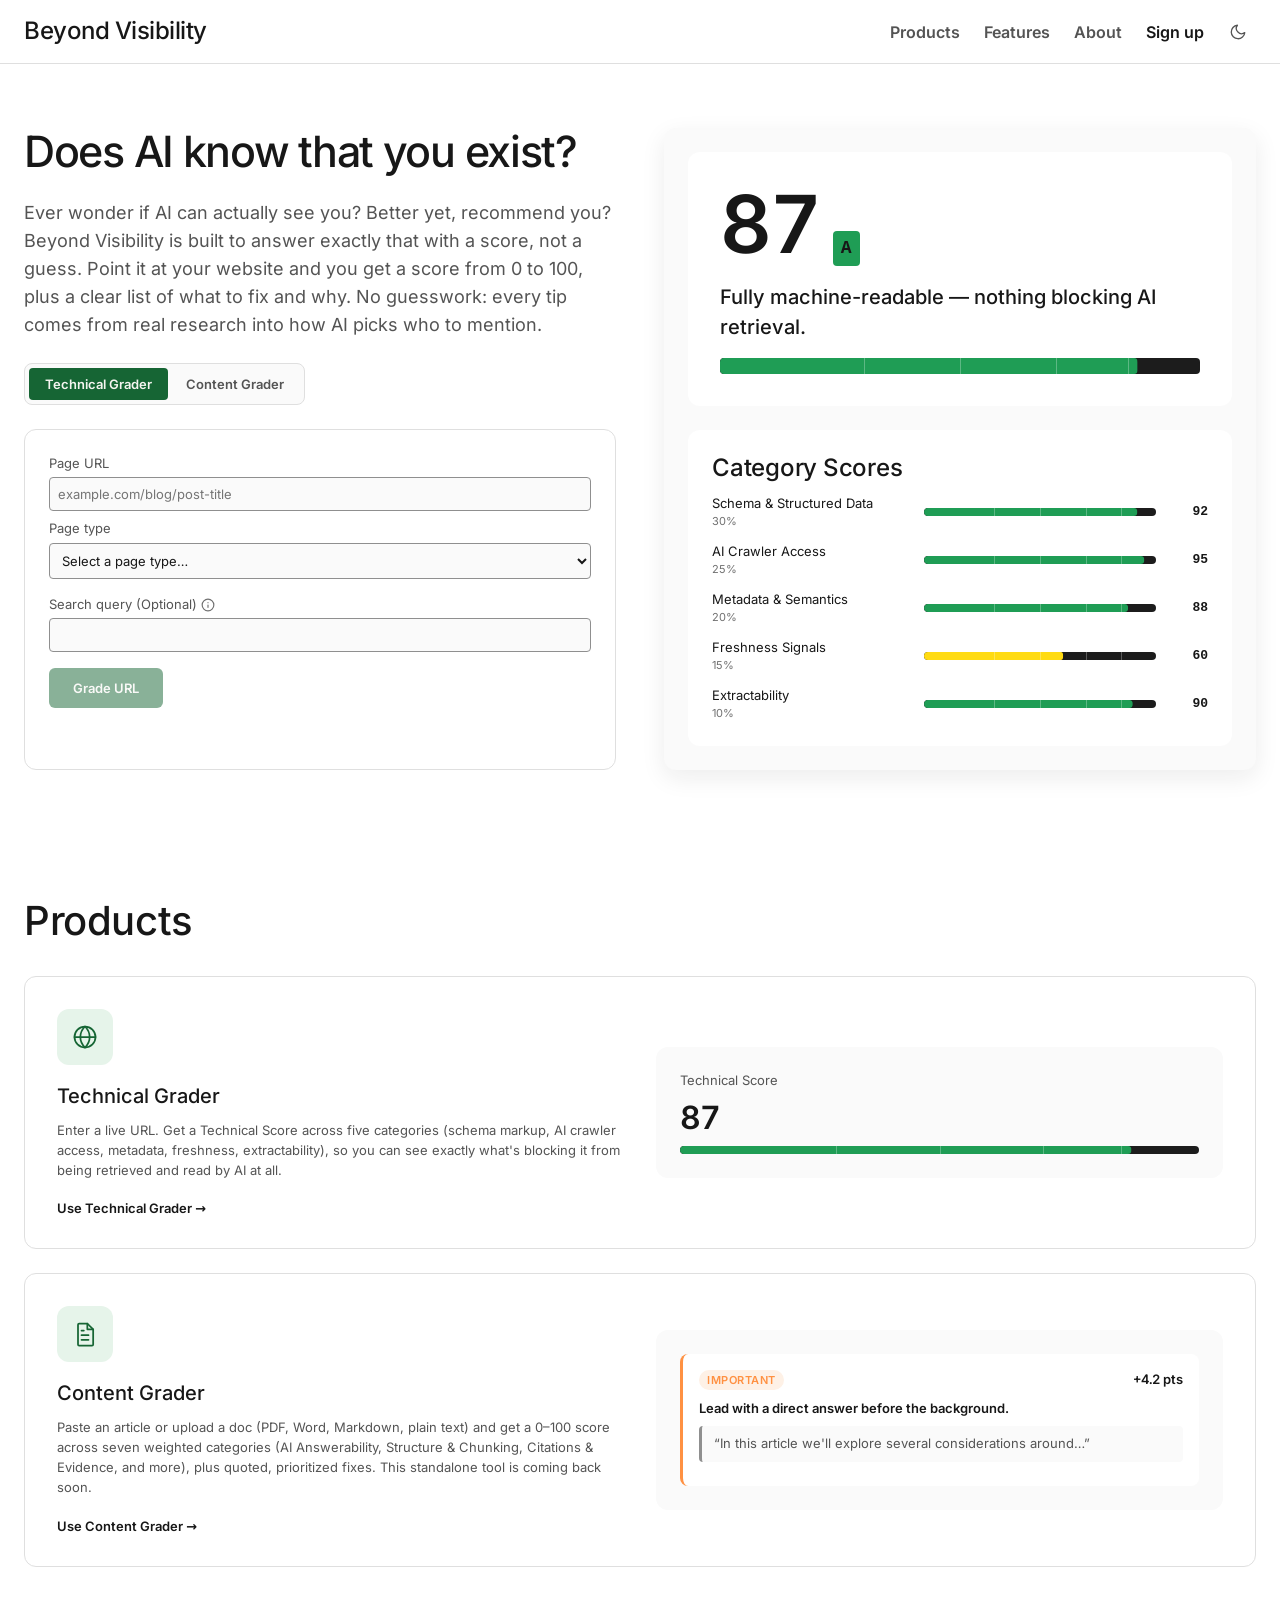
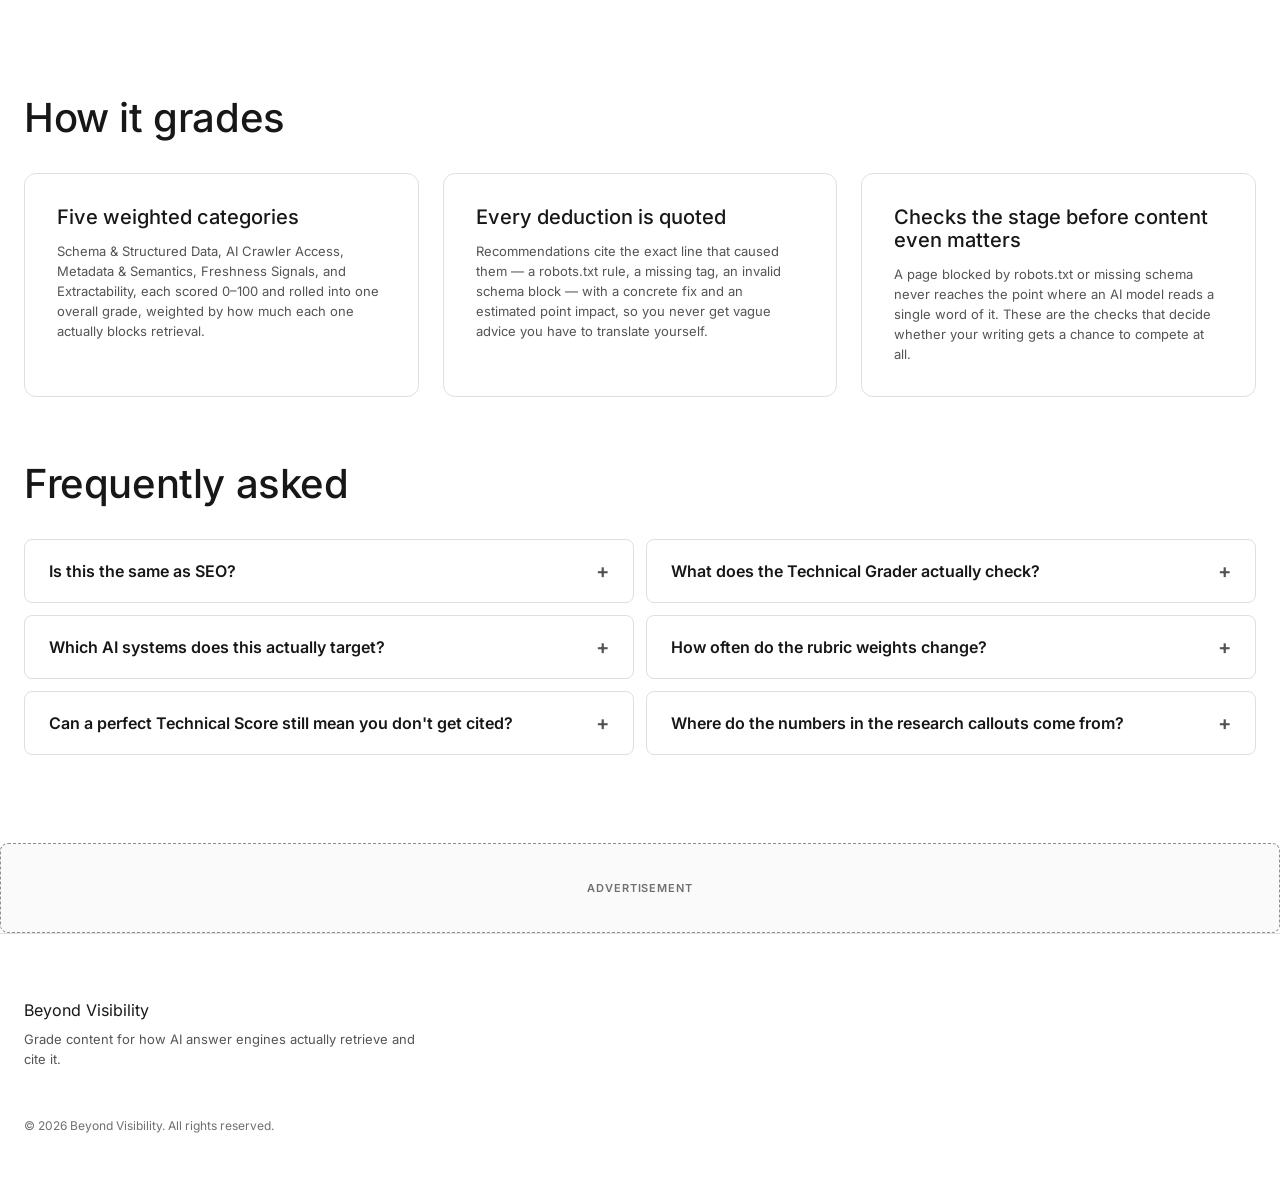
==== commit d883ee94: "Deploy of bhagya-d36/AEO-Grader@615d428." ====
--- a/index.html
+++ b/index.html
@@ -8,21 +8,21 @@
     <meta name="theme-color" content="#ffffff" />
 
     <title>Beyond Visibility | AEO</title>
-    <meta name="description" content="Grade your website for AI answer engines. Get a Technical Score and a seven-category Content Score, plus prioritized fixes, to improve your AEO and AISO." />
+    <meta name="description" content="Grade your website for AI answer engines. Get a Technical Score across five categories, plus prioritized fixes, to improve your AISO — the Content Grader is coming back soon." />
     <link rel="canonical" href="https://beyondvisibility.live/" />
     <meta name="robots" content="index,follow,max-snippet:-1,max-image-preview:large,max-video-preview:-1" />
 
     <meta property="og:type" content="website" />
     <meta property="og:title" content="Beyond Visibility | AEO" />
-    <meta property="og:description" content="Grade your website for AI answer engines. Get a Technical Score and a seven-category Content Score, plus prioritized fixes, to improve your AEO and AISO." />
+    <meta property="og:description" content="Grade your website for AI answer engines. Get a Technical Score across five categories, plus prioritized fixes, to improve your AISO — the Content Grader is coming back soon." />
     <meta property="og:url" content="https://beyondvisibility.live/" />
     <meta property="og:image" content="https://beyondvisibility.live/og.png" />
     <meta property="og:site_name" content="Beyond Visibility" />
     <meta property="article:published_time" content="2026-08-23" />
-    <meta property="article:modified_time" content="2026-09-09" />
+    <meta property="article:modified_time" content="2026-09-10" />
     <meta name="twitter:card" content="summary_large_image" />
     <meta name="twitter:title" content="Beyond Visibility | AEO" />
-    <meta name="twitter:description" content="Grade your website for AI answer engines. Get a Technical Score and a seven-category Content Score, plus prioritized fixes, to improve your AEO and AISO." />
+    <meta name="twitter:description" content="Grade your website for AI answer engines. Get a Technical Score across five categories, plus prioritized fixes, to improve your AISO — the Content Grader is coming back soon." />
     <meta name="twitter:image" content="https://beyondvisibility.live/og.png" />
 
     <script type="application/ld+json">
@@ -53,7 +53,7 @@
           "name": "Beyond Visibility",
           "applicationCategory": "BusinessApplication",
           "operatingSystem": "Web",
-          "description": "Grades a live URL's Technical Score and Content Score for how likely AI answer engines are to retrieve, trust, and cite the page.",
+          "description": "Grades a live URL's Technical Score — schema, AI crawler access, metadata, freshness, extractability — for whether AI answer engines can retrieve and parse the page at all.",
           "offers": { "@type": "Offer", "price": "0", "priceCurrency": "USD" }
         },
         {
@@ -72,7 +72,7 @@
               "name": "What does the Technical Grader actually check?",
               "acceptedAnswer": {
                 "@type": "Answer",
-                "text": "Two things from one URL. A Technical Score (schema markup, AI crawler access, metadata, freshness, extractability — whether AI can even reach and parse the page) and a Content Score for the writing itself (AI Answerability, Structure & Chunking, Citations, and more). The standalone paste-and-upload Content Grader, for drafts that aren't published anywhere yet, is coming back soon."
+                "text": "Five categories from one URL: Schema & Structured Data, AI Crawler Access, Metadata & Semantics, Freshness Signals, and Extractability — whether AI can even reach, parse, and understand what your page is, before a single word of the writing itself gets judged. Content scoring (AI Answerability, Structure & Chunking, Citations, and more) is coming back with the standalone Content Grader."
               }
             },
             {
@@ -93,10 +93,10 @@
             },
             {
               "@type": "Question",
-              "name": "Can a perfect Content score still not get cited?",
+              "name": "Can a perfect Technical Score still mean you don't get cited?",
               "acceptedAnswer": {
                 "@type": "Answer",
-                "text": "Yes. Citation also depends on factors outside a single page: how many other pages answer the same question, how established the domain is, off-page mentions the grader can't read from text alone. The score measures your odds, not a promise."
+                "text": "Yes. A perfect Technical Score means nothing is blocking AI from reaching and reading your page — it says nothing about whether the writing itself is answer-shaped, well-sourced, or citable, which is what the Content Score (coming back with the Content Grader) measures. Citation also depends on factors outside any single page: how many competing pages answer the same question, how established the domain is, off-page mentions no page grade can read."
               }
             },
             {
@@ -104,7 +104,7 @@
               "name": "Where do the numbers in the research callouts come from?",
               "acceptedAnswer": {
                 "@type": "Answer",
-                "text": "Primarily the Princeton GEO paper (10,000 queries across 25 domains), plus supporting industry research on content chunking, freshness, and answer-first structure. Those sources also inform the weights behind every score this tool produces."
+                "text": "Primarily the Princeton GEO paper (10,000 queries across 25 domains), plus supporting industry research on content chunking, freshness, and answer-first structure. Those sources inform the content rubric returning with the Content Grader; the Technical Score's weights are grounded in what actually blocks an AI crawler from reaching a page in the first place."
               }
             }
           ]
@@ -126,10 +126,10 @@
         }
       })();
     </script>
-    <script type="module" crossorigin src="/assets/main-B4HEi34s.js"></script>
-    <link rel="stylesheet" crossorigin href="/assets/main-xNRxFHKH.css">
+    <script type="module" crossorigin src="/assets/main-CM1MN4Uj.js"></script>
+    <link rel="stylesheet" crossorigin href="/assets/main-C7XiqVq6.css">
   </head>
   <body>
-    <div id="root"><header class="marketing-nav"><div class="top-bar-brand"><a class="wordmark" href="/">Beyond Visibility</a></div><nav class="marketing-nav-links" aria-label="Primary"><div class="nav-dropdown"><button type="button" class="nav-dropdown-trigger" aria-haspopup="true">Products</button><ul class="nav-dropdown-menu"><li><a href="#product-web-grader">Technical Grader</a></li><li><a href="#product-content-grader">Content Grader</a></li></ul></div><a href="#features">Features</a><a class="marketing-nav-link" href="/about">About</a></nav><div class="marketing-nav-actions"><button type="button" class="link-button">Sign up</button><button type="button" class="theme-toggle" aria-label="Switch to dark mode" title="Switch to dark mode"><svg width="18" height="18" viewBox="0 0 24 24" fill="none" stroke="currentColor" stroke-width="1.75" stroke-linecap="round" stroke-linejoin="round" aria-hidden="true"><path d="M21 12.79A9 9 0 1 1 11.21 3 7 7 0 0 0 21 12.79z"></path></svg></button></div></header><main><section class="hero"><div class="hero-copy"><h1>Does AI know that you exist?</h1><p class="hero-lead">Ever wonder if AI can actually see you? Better yet, recommend you? Beyond Visibility is built to answer exactly that with a score, not a guess. Point it at your website and you get a score from 0 to 100, plus a clear list of what to fix and why. No guesswork: every tip comes from real research into how AI picks who to mention.</p><div class="grader-switch" role="group" aria-label="Grader mode"><button type="button" aria-pressed="true">Technical Grader</button><button type="button" aria-pressed="false">Content Grader</button></div><form class="grade-form"><div class="field"><label for="url">Page URL</label><input id="url" type="text" inputMode="url" autoComplete="off" placeholder="example.com/blog/post-title" required="" value=""/></div><div class="field"><label for="page_type">Page type</label><select id="page_type" required=""><option value="" disabled="" hidden="" selected="">Select a page type…</option><option value="homepage">Homepage</option><option value="article">Blog post or article</option><option value="product">Product page</option><option value="docs">Docs</option></select></div><div class="optional-fields"><div class="field"><div class="field-label-row"><label for="web_target_query">Search query (Optional)</label><span class="info-tooltip" tabindex="0" aria-label="What would someone ask an AI to find this?"><svg width="14" height="14" viewBox="0 0 24 24" fill="none" stroke="currentColor" stroke-width="2" stroke-linecap="round" stroke-linejoin="round" aria-hidden="true"><circle cx="12" cy="12" r="10"></circle><line x1="12" y1="16" x2="12" y2="12"></line><line x1="12" y1="8" x2="12.01" y2="8"></line></svg><span class="info-tooltip-text" aria-hidden="true">What would someone ask an AI to find this?</span></span></div><input id="web_target_query" type="text" value=""/></div></div><button type="submit" disabled="">Grade URL</button></form></div><div class="hero-mockup" aria-hidden="true"><div class="score-card"><div class="verdict"><span class="verdict-score">87</span><span class="verdict-band" style="--tier-color:var(--score-excellent)">A</span></div><p class="verdict-meaning">Citation-ready: likely to be retrieved and cited as-is.</p><div class="meter meter-lg" style="--tier-color:var(--score-excellent);--meter-scale:0.87" role="img" aria-label="Overall score: 87 out of 100"><div class="meter-track"><div class="meter-fill"></div><span class="meter-tick" style="left:30%"></span><span class="meter-tick" style="left:50%"></span><span class="meter-tick" style="left:70%"></span><span class="meter-tick" style="left:85%"></span></div></div></div><div class="category-bars"><h2>Category Scores</h2><div class="category-row"><div class="category-label"><span>AI Answerability</span><span class="category-weight">20%</span></div><div class="meter meter-sm" style="--tier-color:var(--score-excellent);--meter-scale:0.89" role="img" aria-label="AI Answerability: 89 out of 100"><div class="meter-track"><div class="meter-fill"></div><span class="meter-tick" style="left:30%"></span><span class="meter-tick" style="left:50%"></span><span class="meter-tick" style="left:70%"></span><span class="meter-tick" style="left:85%"></span></div></div><span class="category-score">89</span></div><div class="category-row"><div class="category-label"><span>Structure &amp; Chunking</span><span class="category-weight">18%</span></div><div class="meter meter-sm" style="--tier-color:var(--score-excellent);--meter-scale:0.92" role="img" aria-label="Structure &amp; Chunking: 92 out of 100"><div class="meter-track"><div class="meter-fill"></div><span class="meter-tick" style="left:30%"></span><span class="meter-tick" style="left:50%"></span><span class="meter-tick" style="left:70%"></span><span class="meter-tick" style="left:85%"></span></div></div><span class="category-score">92</span></div><div class="category-row"><div class="category-label"><span>Citations &amp; Evidence</span><span class="category-weight">15%</span></div><div class="meter meter-sm" style="--tier-color:var(--score-good);--meter-scale:0.78" role="img" aria-label="Citations &amp; Evidence: 78 out of 100"><div class="meter-track"><div class="meter-fill"></div><span class="meter-tick" style="left:30%"></span><span class="meter-tick" style="left:50%"></span><span class="meter-tick" style="left:70%"></span><span class="meter-tick" style="left:85%"></span></div></div><span class="category-score">78</span></div><div class="category-row"><div class="category-label"><span>Semantic Coverage</span><span class="category-weight">13%</span></div><div class="meter meter-sm" style="--tier-color:var(--score-excellent);--meter-scale:0.85" role="img" aria-label="Semantic Coverage: 85 out of 100"><div class="meter-track"><div class="meter-fill"></div><span class="meter-tick" style="left:30%"></span><span class="meter-tick" style="left:50%"></span><span class="meter-tick" style="left:70%"></span><span class="meter-tick" style="left:85%"></span></div></div><span class="category-score">85</span></div><div class="category-row"><div class="category-label"><span>Clarity &amp; Fluency</span><span class="category-weight">12%</span></div><div class="meter meter-sm" style="--tier-color:var(--score-excellent);--meter-scale:0.91" role="img" aria-label="Clarity &amp; Fluency: 91 out of 100"><div class="meter-track"><div class="meter-fill"></div><span class="meter-tick" style="left:30%"></span><span class="meter-tick" style="left:50%"></span><span class="meter-tick" style="left:70%"></span><span class="meter-tick" style="left:85%"></span></div></div><span class="category-score">91</span></div><div class="category-row"><div class="category-label"><span>Factuality &amp; Verifiability</span><span class="category-weight">12%</span></div><div class="meter meter-sm" style="--tier-color:var(--score-excellent);--meter-scale:0.88" role="img" aria-label="Factuality &amp; Verifiability: 88 out of 100"><div class="meter-track"><div class="meter-fill"></div><span class="meter-tick" style="left:30%"></span><span class="meter-tick" style="left:50%"></span><span class="meter-tick" style="left:70%"></span><span class="meter-tick" style="left:85%"></span></div></div><span class="category-score">88</span></div><div class="category-row"><div class="category-label"><span>Readability</span><span class="category-weight">10%</span></div><div class="meter meter-sm" style="--tier-color:var(--score-good);--meter-scale:0.83" role="img" aria-label="Readability: 83 out of 100"><div class="meter-track"><div class="meter-fill"></div><span class="meter-tick" style="left:30%"></span><span class="meter-tick" style="left:50%"></span><span class="meter-tick" style="left:70%"></span><span class="meter-tick" style="left:85%"></span></div></div><span class="category-score">83</span></div></div></div></section><section class="products" id="products"><h2>Products</h2><ul class="product-grid"><li class="feature-card product-card" id="product-web-grader"><div class="product-card-copy"><div class="product-icon"><svg viewBox="0 0 24 24" fill="none" stroke="currentColor" stroke-width="1.5" stroke-linecap="round" stroke-linejoin="round" aria-hidden="true"><circle cx="12" cy="12" r="9"></circle><path d="M3 12h18"></path><path d="M12 3c2.5 2.5 4 5.7 4 9s-1.5 6.5-4 9c-2.5-2.5-4-5.7-4-9s1.5-6.5 4-9z"></path></svg></div><h3>Technical Grader</h3><p>Enter a live URL. Get a Technical Score (schema markup, AI crawler access, metadata, freshness, extractability) plus a Content Score for the page&#x27;s actual writing, so you can see exactly what&#x27;s blocking it from being retrieved and cited.</p><button type="button" class="card-footer-link">Use Technical Grader →</button></div><div class="product-card-visual" aria-hidden="true"><div class="product-preview product-preview-web"><div class="product-preview-score"><span class="product-preview-score-label">Technical Score</span><span class="product-preview-score-value">72</span><div class="meter meter-sm" style="--tier-color:var(--score-good);--meter-scale:0.72" role="img" aria-label="Technical Score: 72 out of 100"><div class="meter-track"><div class="meter-fill"></div><span class="meter-tick" style="left:30%"></span><span class="meter-tick" style="left:50%"></span><span class="meter-tick" style="left:70%"></span><span class="meter-tick" style="left:85%"></span></div></div></div><div class="product-preview-score"><span class="product-preview-score-label">Content Score</span><span class="product-preview-score-value">88</span><div class="meter meter-sm" style="--tier-color:var(--score-excellent);--meter-scale:0.88" role="img" aria-label="Content Score: 88 out of 100"><div class="meter-track"><div class="meter-fill"></div><span class="meter-tick" style="left:30%"></span><span class="meter-tick" style="left:50%"></span><span class="meter-tick" style="left:70%"></span><span class="meter-tick" style="left:85%"></span></div></div></div></div></div></li><li class="feature-card product-card" id="product-content-grader"><div class="product-card-copy"><div class="product-icon"><svg viewBox="0 0 24 24" fill="none" stroke="currentColor" stroke-width="1.5" stroke-linecap="round" stroke-linejoin="round" aria-hidden="true"><path d="M7 3h7l5 5v13a1 1 0 0 1-1 1H7a1 1 0 0 1-1-1V4a1 1 0 0 1 1-1z"></path><path d="M14 3v5h5"></path><path d="M9 13h6M9 17h6M9 9h2"></path></svg></div><h3>Content Grader</h3><p>Paste an article or upload a doc (PDF, Word, Markdown, plain text) and get a 0–100 score across seven weighted categories (AI Answerability, Structure &amp; Chunking, Citations &amp; Evidence, and more), plus quoted, prioritized fixes. This standalone tool is coming back soon — for now, get the same Content Score by running the Technical Grader against a live URL.</p><button type="button" class="card-footer-link">Use Content Grader →</button></div><div class="product-card-visual" aria-hidden="true"><div class="product-preview product-preview-content"><div class="recommendation severity-important"><div class="recommendation-header"><span class="recommendation-tags"><span class="severity-badge severity-important">Important</span></span><span class="recommendation-impact">+4.2 pts</span></div><p class="recommendation-what">Lead with a direct answer before the background.</p><blockquote class="recommendation-quote">“In this article we&#x27;ll explore several considerations around…”</blockquote></div></div></div></li></ul></section><section class="features" id="features"><h2>How it grades</h2><ul class="feature-grid"><li class="feature-card"><h3>Seven weighted categories</h3><p>AI Answerability, Structure &amp; Chunking, Citations &amp; Evidence, and four more, each scored 0–100 and rolled into one overall grade, weighted by measured impact on citation rate.</p></li><li class="feature-card"><h3>Every deduction is quoted</h3><p>Recommendations cite the exact passage that caused them, with a concrete rewrite and an estimated point impact, so you never get vague advice you have to translate yourself.</p></li><li class="feature-card"><h3>Built on retrieval research</h3><p>Category weights and checks are grounded in published GEO research: quotations, statistics, answer-first structure, and clean chunking measurably lift citation rates.</p></li></ul></section><section class="faq" id="faq"><h2>Frequently asked</h2><div class="faq-list"><details class="faq-item"><summary>Is this the same as SEO?</summary><p>No, but it&#x27;s not a replacement either. Think of AEO as SEO&#x27;s newer sibling. Classic ranking signals like crawlability, authority, and freshness still matter; retrieval just adds a passage-level layer on top, and there&#x27;s no page-one click-through funnel to fall back on if that layer fails.</p></details><details class="faq-item"><summary>What does the Technical Grader actually check?</summary><p>Two things from one URL. A Technical Score (schema markup, AI crawler access, metadata, freshness, extractability — whether AI can even reach and parse the page) and a Content Score for the writing itself (AI Answerability, Structure &amp; Chunking, Citations, and more). The standalone paste-and-upload Content Grader, for drafts that aren&#x27;t published anywhere yet, is coming back soon.</p></details><details class="faq-item"><summary>Which AI systems does this actually target?</summary><p>The check set is grounded in how retrieval-augmented answer engines behave generally. ChatGPT, Perplexity, Claude, and AI Overviews all share the same fetch-chunk-retrieve-synthesize shape, even though none of their exact ranking algorithms are public.</p></details><details class="faq-item"><summary>How often do the rubric weights change?</summary><p>Rarely, and only on evidence. Every category weight is pulled straight from the versioned rubric config the grader runs against (see the About page for the current breakdown), so a score you get today stays comparable until that version number moves.</p></details><details class="faq-item"><summary>Can a perfect Content score still not get cited?</summary><p>Yes. Citation also depends on factors outside a single page: how many other pages answer the same question, how established the domain is, off-page mentions the grader can&#x27;t read from text alone. The score measures your odds, not a promise.</p></details><details class="faq-item"><summary>Where do the numbers in the research callouts come from?</summary><p>Primarily the Princeton GEO paper (10,000 queries across 25 domains), plus supporting industry research on content chunking, freshness, and answer-first structure. Those sources also inform the weights behind every score this tool produces.</p></details></div></section><div class="ad-slot" data-placement="landing-mid" aria-hidden="true"><span class="ad-slot-label">Advertisement</span></div></main><footer class="site-footer"><div class="footer-inner"><div class="footer-brand"><span class="wordmark">Beyond Visibility</span><p class="footer-tagline">Grade content for how AI answer engines actually retrieve and cite it.</p></div></div><p class="footer-legal">© 2026 Beyond Visibility. All rights reserved.</p></footer></div>
+    <div id="root"><header class="marketing-nav"><div class="top-bar-brand"><a class="wordmark" href="/">Beyond Visibility</a></div><nav class="marketing-nav-links" aria-label="Primary"><div class="nav-dropdown"><button type="button" class="nav-dropdown-trigger" aria-haspopup="true">Products</button><ul class="nav-dropdown-menu"><li><a href="#product-web-grader">Technical Grader</a></li><li><a href="#product-content-grader">Content Grader</a></li></ul></div><a href="#features">Features</a><a class="marketing-nav-link" href="/about">About</a></nav><div class="marketing-nav-actions"><button type="button" class="link-button">Sign up</button><button type="button" class="theme-toggle" aria-label="Switch to dark mode" title="Switch to dark mode"><svg width="18" height="18" viewBox="0 0 24 24" fill="none" stroke="currentColor" stroke-width="1.75" stroke-linecap="round" stroke-linejoin="round" aria-hidden="true"><path d="M21 12.79A9 9 0 1 1 11.21 3 7 7 0 0 0 21 12.79z"></path></svg></button></div></header><main><section class="hero"><div class="hero-copy"><h1>Does AI know that you exist?</h1><p class="hero-lead">Ever wonder if AI can actually see you? Better yet, recommend you? Beyond Visibility is built to answer exactly that with a score, not a guess. Point it at your website and you get a score from 0 to 100, plus a clear list of what to fix and why. No guesswork: every tip comes from real research into how AI picks who to mention.</p><div class="grader-switch" role="group" aria-label="Grader mode"><button type="button" aria-pressed="true">Technical Grader</button><button type="button" aria-pressed="false">Content Grader</button></div><form class="grade-form"><div class="field"><label for="url">Page URL</label><input id="url" type="text" inputMode="url" autoComplete="off" placeholder="example.com/blog/post-title" required="" value=""/></div><div class="field"><label for="page_type">Page type</label><select id="page_type" required=""><option value="" disabled="" hidden="" selected="">Select a page type…</option><option value="homepage">Homepage</option><option value="article">Blog post or article</option><option value="product">Product page</option><option value="docs">Docs</option></select></div><div class="optional-fields"><div class="field"><div class="field-label-row"><label for="web_target_query">Search query (Optional)</label><span class="info-tooltip" tabindex="0" aria-label="What would someone ask an AI to find this?"><svg width="14" height="14" viewBox="0 0 24 24" fill="none" stroke="currentColor" stroke-width="2" stroke-linecap="round" stroke-linejoin="round" aria-hidden="true"><circle cx="12" cy="12" r="10"></circle><line x1="12" y1="16" x2="12" y2="12"></line><line x1="12" y1="8" x2="12.01" y2="8"></line></svg><span class="info-tooltip-text" aria-hidden="true">What would someone ask an AI to find this?</span></span></div><input id="web_target_query" type="text" value=""/></div></div><button type="submit" disabled="">Grade URL</button></form></div><div class="hero-mockup" aria-hidden="true"><div class="score-card"><div class="verdict"><span class="verdict-score">87</span><span class="verdict-band" style="--tier-color:var(--score-excellent)">A</span></div><p class="verdict-meaning">Fully machine-readable — nothing blocking AI retrieval.</p><div class="meter meter-lg" style="--tier-color:var(--score-excellent);--meter-scale:0.87" role="img" aria-label="Overall score: 87 out of 100"><div class="meter-track"><div class="meter-fill"></div><span class="meter-tick" style="left:30%"></span><span class="meter-tick" style="left:50%"></span><span class="meter-tick" style="left:70%"></span><span class="meter-tick" style="left:85%"></span></div></div></div><div class="category-bars"><h2>Category Scores</h2><div class="category-row"><div class="category-label"><span>Schema &amp; Structured Data</span><span class="category-weight">30%</span></div><div class="meter meter-sm" style="--tier-color:var(--score-excellent);--meter-scale:0.92" role="img" aria-label="Schema &amp; Structured Data: 92 out of 100"><div class="meter-track"><div class="meter-fill"></div><span class="meter-tick" style="left:30%"></span><span class="meter-tick" style="left:50%"></span><span class="meter-tick" style="left:70%"></span><span class="meter-tick" style="left:85%"></span></div></div><span class="category-score">92</span></div><div class="category-row"><div class="category-label"><span>AI Crawler Access</span><span class="category-weight">25%</span></div><div class="meter meter-sm" style="--tier-color:var(--score-excellent);--meter-scale:0.95" role="img" aria-label="AI Crawler Access: 95 out of 100"><div class="meter-track"><div class="meter-fill"></div><span class="meter-tick" style="left:30%"></span><span class="meter-tick" style="left:50%"></span><span class="meter-tick" style="left:70%"></span><span class="meter-tick" style="left:85%"></span></div></div><span class="category-score">95</span></div><div class="category-row"><div class="category-label"><span>Metadata &amp; Semantics</span><span class="category-weight">20%</span></div><div class="meter meter-sm" style="--tier-color:var(--score-excellent);--meter-scale:0.88" role="img" aria-label="Metadata &amp; Semantics: 88 out of 100"><div class="meter-track"><div class="meter-fill"></div><span class="meter-tick" style="left:30%"></span><span class="meter-tick" style="left:50%"></span><span class="meter-tick" style="left:70%"></span><span class="meter-tick" style="left:85%"></span></div></div><span class="category-score">88</span></div><div class="category-row"><div class="category-label"><span>Freshness Signals</span><span class="category-weight">15%</span></div><div class="meter meter-sm" style="--tier-color:var(--score-fair);--meter-scale:0.6" role="img" aria-label="Freshness Signals: 60 out of 100"><div class="meter-track"><div class="meter-fill"></div><span class="meter-tick" style="left:30%"></span><span class="meter-tick" style="left:50%"></span><span class="meter-tick" style="left:70%"></span><span class="meter-tick" style="left:85%"></span></div></div><span class="category-score">60</span></div><div class="category-row"><div class="category-label"><span>Extractability</span><span class="category-weight">10%</span></div><div class="meter meter-sm" style="--tier-color:var(--score-excellent);--meter-scale:0.9" role="img" aria-label="Extractability: 90 out of 100"><div class="meter-track"><div class="meter-fill"></div><span class="meter-tick" style="left:30%"></span><span class="meter-tick" style="left:50%"></span><span class="meter-tick" style="left:70%"></span><span class="meter-tick" style="left:85%"></span></div></div><span class="category-score">90</span></div></div></div></section><section class="products" id="products"><h2>Products</h2><ul class="product-grid"><li class="feature-card product-card" id="product-web-grader"><div class="product-card-copy"><div class="product-icon"><svg viewBox="0 0 24 24" fill="none" stroke="currentColor" stroke-width="1.5" stroke-linecap="round" stroke-linejoin="round" aria-hidden="true"><circle cx="12" cy="12" r="9"></circle><path d="M3 12h18"></path><path d="M12 3c2.5 2.5 4 5.7 4 9s-1.5 6.5-4 9c-2.5-2.5-4-5.7-4-9s1.5-6.5 4-9z"></path></svg></div><h3>Technical Grader</h3><p>Enter a live URL. Get a Technical Score across five categories (schema markup, AI crawler access, metadata, freshness, extractability), so you can see exactly what&#x27;s blocking it from being retrieved and read by AI at all.</p><button type="button" class="card-footer-link">Use Technical Grader →</button></div><div class="product-card-visual" aria-hidden="true"><div class="product-preview product-preview-web"><div class="product-preview-score"><span class="product-preview-score-label">Technical Score</span><span class="product-preview-score-value">87</span><div class="meter meter-sm" style="--tier-color:var(--score-excellent);--meter-scale:0.87" role="img" aria-label="Technical Score: 87 out of 100"><div class="meter-track"><div class="meter-fill"></div><span class="meter-tick" style="left:30%"></span><span class="meter-tick" style="left:50%"></span><span class="meter-tick" style="left:70%"></span><span class="meter-tick" style="left:85%"></span></div></div></div></div></div></li><li class="feature-card product-card" id="product-content-grader"><div class="product-card-copy"><div class="product-icon"><svg viewBox="0 0 24 24" fill="none" stroke="currentColor" stroke-width="1.5" stroke-linecap="round" stroke-linejoin="round" aria-hidden="true"><path d="M7 3h7l5 5v13a1 1 0 0 1-1 1H7a1 1 0 0 1-1-1V4a1 1 0 0 1 1-1z"></path><path d="M14 3v5h5"></path><path d="M9 13h6M9 17h6M9 9h2"></path></svg></div><h3>Content Grader</h3><p>Paste an article or upload a doc (PDF, Word, Markdown, plain text) and get a 0–100 score across seven weighted categories (AI Answerability, Structure &amp; Chunking, Citations &amp; Evidence, and more), plus quoted, prioritized fixes. This standalone tool is coming back soon.</p><button type="button" class="card-footer-link">Use Content Grader →</button></div><div class="product-card-visual" aria-hidden="true"><div class="product-preview product-preview-content"><div class="recommendation severity-important"><div class="recommendation-header"><span class="recommendation-tags"><span class="severity-badge severity-important">Important</span></span><span class="recommendation-impact">+4.2 pts</span></div><p class="recommendation-what">Lead with a direct answer before the background.</p><blockquote class="recommendation-quote">“In this article we&#x27;ll explore several considerations around…”</blockquote></div></div></div></li></ul></section><section class="features" id="features"><h2>How it grades</h2><ul class="feature-grid"><li class="feature-card"><h3>Five weighted categories</h3><p>Schema &amp; Structured Data, AI Crawler Access, Metadata &amp; Semantics, Freshness Signals, and Extractability, each scored 0–100 and rolled into one overall grade, weighted by how much each one actually blocks retrieval.</p></li><li class="feature-card"><h3>Every deduction is quoted</h3><p>Recommendations cite the exact line that caused them — a robots.txt rule, a missing tag, an invalid schema block — with a concrete fix and an estimated point impact, so you never get vague advice you have to translate yourself.</p></li><li class="feature-card"><h3>Checks the stage before content even matters</h3><p>A page blocked by robots.txt or missing schema never reaches the point where an AI model reads a single word of it. These are the checks that decide whether your writing gets a chance to compete at all.</p></li></ul></section><section class="faq" id="faq"><h2>Frequently asked</h2><div class="faq-list"><details class="faq-item"><summary>Is this the same as SEO?</summary><p>No, but it&#x27;s not a replacement either. Think of AEO as SEO&#x27;s newer sibling. Classic ranking signals like crawlability, authority, and freshness still matter; retrieval just adds a passage-level layer on top, and there&#x27;s no page-one click-through funnel to fall back on if that layer fails.</p></details><details class="faq-item"><summary>What does the Technical Grader actually check?</summary><p>Five categories from one URL: Schema &amp; Structured Data, AI Crawler Access, Metadata &amp; Semantics, Freshness Signals, and Extractability — whether AI can even reach, parse, and understand what your page is, before a single word of the writing itself gets judged. Content scoring (AI Answerability, Structure &amp; Chunking, Citations, and more) is coming back with the standalone Content Grader.</p></details><details class="faq-item"><summary>Which AI systems does this actually target?</summary><p>The check set is grounded in how retrieval-augmented answer engines behave generally. ChatGPT, Perplexity, Claude, and AI Overviews all share the same fetch-chunk-retrieve-synthesize shape, even though none of their exact ranking algorithms are public.</p></details><details class="faq-item"><summary>How often do the rubric weights change?</summary><p>Rarely, and only on evidence. Every category weight is pulled straight from the versioned rubric config the grader runs against (see the About page for the current breakdown), so a score you get today stays comparable until that version number moves.</p></details><details class="faq-item"><summary>Can a perfect Technical Score still mean you don&#x27;t get cited?</summary><p>Yes. A perfect Technical Score means nothing is blocking AI from reaching and reading your page — it says nothing about whether the writing itself is answer-shaped, well-sourced, or citable, which is what the Content Score (coming back with the Content Grader) measures. Citation also depends on factors outside any single page: how many competing pages answer the same question, how established the domain is, off-page mentions no page grade can read.</p></details><details class="faq-item"><summary>Where do the numbers in the research callouts come from?</summary><p>Primarily the Princeton GEO paper (10,000 queries across 25 domains), plus supporting industry research on content chunking, freshness, and answer-first structure. Those sources inform the content rubric returning with the Content Grader; the Technical Score&#x27;s weights are grounded in what actually blocks an AI crawler from reaching a page in the first place.</p></details></div></section><div class="ad-slot" data-placement="landing-mid" aria-hidden="true"><span class="ad-slot-label">Advertisement</span></div></main><footer class="site-footer"><div class="footer-inner"><div class="footer-brand"><span class="wordmark">Beyond Visibility</span><p class="footer-tagline">Grade content for how AI answer engines actually retrieve and cite it.</p></div></div><p class="footer-legal">© 2026 Beyond Visibility. All rights reserved.</p></footer></div>
   </body>
 </html>
--- a/assets/main-C7XiqVq6.css
+++ b/assets/main-C7XiqVq6.css
@@ -0,0 +1 @@
+@font-face{font-family:Inter;font-style:normal;font-display:swap;font-weight:400;src:url(/assets/inter-cyrillic-ext-400-normal-BQZuk6qB.woff2)format("woff2"),url(/assets/inter-cyrillic-ext-400-normal-DQukG94-.woff)format("woff");unicode-range:U+460-52F,U+1C80-1C8A,U+20B4,U+2DE0-2DFF,U+A640-A69F,U+FE2E-FE2F}@font-face{font-family:Inter;font-style:normal;font-display:swap;font-weight:400;src:url(/assets/inter-cyrillic-400-normal-obahsSVq.woff2)format("woff2"),url(/assets/inter-cyrillic-400-normal-HOLc17fK.woff)format("woff");unicode-range:U+301,U+400-45F,U+490-491,U+4B0-4B1,U+2116}@font-face{font-family:Inter;font-style:normal;font-display:swap;font-weight:400;src:url(/assets/inter-greek-ext-400-normal-DGGRlc-M.woff2)format("woff2"),url(/assets/inter-greek-ext-400-normal-KugGGMne.woff)format("woff");unicode-range:U+1F??}@font-face{font-family:Inter;font-style:normal;font-display:swap;font-weight:400;src:url(/assets/inter-greek-400-normal-B4URO6DV.woff2)format("woff2"),url(/assets/inter-greek-400-normal-q2sYcFCs.woff)format("woff");unicode-range:U+370-377,U+37A-37F,U+384-38A,U+38C,U+38E-3A1,U+3A3-3FF}@font-face{font-family:Inter;font-style:normal;font-display:swap;font-weight:400;src:url(/assets/inter-vietnamese-400-normal-DMkecbls.woff2)format("woff2"),url(/assets/inter-vietnamese-400-normal-Bbgyi5SW.woff)format("woff");unicode-range:U+102-103,U+110-111,U+128-129,U+168-169,U+1A0-1A1,U+1AF-1B0,U+300-301,U+303-304,U+308-309,U+323,U+329,U+1EA0-1EF9,U+20AB}@font-face{font-family:Inter;font-style:normal;font-display:swap;font-weight:400;src:url(/assets/inter-latin-ext-400-normal-C1nco2VV.woff2)format("woff2"),url(/assets/inter-latin-ext-400-normal-77YHD8bZ.woff)format("woff");unicode-range:U+100-2BA,U+2BD-2C5,U+2C7-2CC,U+2CE-2D7,U+2DD-2FF,U+304,U+308,U+329,U+1D00-1DBF,U+1E00-1E9F,U+1EF2-1EFF,U+2020,U+20A0-20AB,U+20AD-20C0,U+2113,U+2C60-2C7F,U+A720-A7FF}@font-face{font-family:Inter;font-style:normal;font-display:swap;font-weight:400;src:url(/assets/inter-latin-400-normal-C38fXH4l.woff2)format("woff2"),url(/assets/inter-latin-400-normal-CyCys3Eg.woff)format("woff");unicode-range:U+??,U+131,U+152-153,U+2BB-2BC,U+2C6,U+2DA,U+2DC,U+304,U+308,U+329,U+2000-206F,U+20AC,U+2122,U+2191,U+2193,U+2212,U+2215,U+FEFF,U+FFFD}@font-face{font-family:Inter;font-style:normal;font-display:swap;font-weight:500;src:url(/assets/inter-cyrillic-ext-500-normal-B0yAr1jD.woff2)format("woff2"),url(/assets/inter-cyrillic-ext-500-normal-BmqWE9Dz.woff)format("woff");unicode-range:U+460-52F,U+1C80-1C8A,U+20B4,U+2DE0-2DFF,U+A640-A69F,U+FE2E-FE2F}@font-face{font-family:Inter;font-style:normal;font-display:swap;font-weight:500;src:url(/assets/inter-cyrillic-500-normal-BasfLYem.woff2)format("woff2"),url(/assets/inter-cyrillic-500-normal-CxZf_p3X.woff)format("woff");unicode-range:U+301,U+400-45F,U+490-491,U+4B0-4B1,U+2116}@font-face{font-family:Inter;font-style:normal;font-display:swap;font-weight:500;src:url(/assets/inter-greek-ext-500-normal-C4iEst2y.woff2)format("woff2"),url(/assets/inter-greek-ext-500-normal-2j5mBUwD.woff)format("woff");unicode-range:U+1F??}@font-face{font-family:Inter;font-style:normal;font-display:swap;font-weight:500;src:url(/assets/inter-greek-500-normal-BIZE56-Y.woff2)format("woff2"),url(/assets/inter-greek-500-normal-Xzm54t5V.woff)format("woff");unicode-range:U+370-377,U+37A-37F,U+384-38A,U+38C,U+38E-3A1,U+3A3-3FF}@font-face{font-family:Inter;font-style:normal;font-display:swap;font-weight:500;src:url(/assets/inter-vietnamese-500-normal-DOriooB6.woff2)format("woff2"),url(/assets/inter-vietnamese-500-normal-mJboJaSs.woff)format("woff");unicode-range:U+102-103,U+110-111,U+128-129,U+168-169,U+1A0-1A1,U+1AF-1B0,U+300-301,U+303-304,U+308-309,U+323,U+329,U+1EA0-1EF9,U+20AB}@font-face{font-family:Inter;font-style:normal;font-display:swap;font-weight:500;src:url(/assets/inter-latin-ext-500-normal-CV4jyFjo.woff2)format("woff2"),url(/assets/inter-latin-ext-500-normal-BxGbmqWO.woff)format("woff");unicode-range:U+100-2BA,U+2BD-2C5,U+2C7-2CC,U+2CE-2D7,U+2DD-2FF,U+304,U+308,U+329,U+1D00-1DBF,U+1E00-1E9F,U+1EF2-1EFF,U+2020,U+20A0-20AB,U+20AD-20C0,U+2113,U+2C60-2C7F,U+A720-A7FF}@font-face{font-family:Inter;font-style:normal;font-display:swap;font-weight:500;src:url(/assets/inter-latin-500-normal-Cerq10X2.woff2)format("woff2"),url(/assets/inter-latin-500-normal-BL9OpVg8.woff)format("woff");unicode-range:U+??,U+131,U+152-153,U+2BB-2BC,U+2C6,U+2DA,U+2DC,U+304,U+308,U+329,U+2000-206F,U+20AC,U+2122,U+2191,U+2193,U+2212,U+2215,U+FEFF,U+FFFD}@font-face{font-family:Inter;font-style:normal;font-display:swap;font-weight:600;src:url(/assets/inter-cyrillic-ext-600-normal-Dfes3d0z.woff2)format("woff2"),url(/assets/inter-cyrillic-ext-600-normal-Bcila6Z-.woff)format("woff");unicode-range:U+460-52F,U+1C80-1C8A,U+20B4,U+2DE0-2DFF,U+A640-A69F,U+FE2E-FE2F}@font-face{font-family:Inter;font-style:normal;font-display:swap;font-weight:600;src:url(/assets/inter-cyrillic-600-normal-CWCymEST.woff2)format("woff2"),url(/assets/inter-cyrillic-600-normal-4D_pXhcN.woff)format("woff");unicode-range:U+301,U+400-45F,U+490-491,U+4B0-4B1,U+2116}@font-face{font-family:Inter;font-style:normal;font-display:swap;font-weight:600;src:url(/assets/inter-greek-ext-600-normal-DRtmH8MT.woff2)format("woff2"),url(/assets/inter-greek-ext-600-normal-B8X0CLgF.woff)format("woff");unicode-range:U+1F??}@font-face{font-family:Inter;font-style:normal;font-display:swap;font-weight:600;src:url(/assets/inter-greek-600-normal-plRanbMR.woff2)format("woff2"),url(/assets/inter-greek-600-normal-BZpKdvQh.woff)format("woff");unicode-range:U+370-377,U+37A-37F,U+384-38A,U+38C,U+38E-3A1,U+3A3-3FF}@font-face{font-family:Inter;font-style:normal;font-display:swap;font-weight:600;src:url(/assets/inter-vietnamese-600-normal-Cc8MFFhd.woff2)format("woff2"),url(/assets/inter-vietnamese-600-normal-BuLX-rYi.woff)format("woff");unicode-range:U+102-103,U+110-111,U+128-129,U+168-169,U+1A0-1A1,U+1AF-1B0,U+300-301,U+303-304,U+308-309,U+323,U+329,U+1EA0-1EF9,U+20AB}@font-face{font-family:Inter;font-style:normal;font-display:swap;font-weight:600;src:url(/assets/inter-latin-ext-600-normal-D2bJ5OIk.woff2)format("woff2"),url(/assets/inter-latin-ext-600-normal-CIVaiw4L.woff)format("woff");unicode-range:U+100-2BA,U+2BD-2C5,U+2C7-2CC,U+2CE-2D7,U+2DD-2FF,U+304,U+308,U+329,U+1D00-1DBF,U+1E00-1E9F,U+1EF2-1EFF,U+2020,U+20A0-20AB,U+20AD-20C0,U+2113,U+2C60-2C7F,U+A720-A7FF}@font-face{font-family:Inter;font-style:normal;font-display:swap;font-weight:600;src:url(/assets/inter-latin-600-normal-LgqL8muc.woff2)format("woff2"),url(/assets/inter-latin-600-normal-CiBQ2DWP.woff)format("woff");unicode-range:U+??,U+131,U+152-153,U+2BB-2BC,U+2C6,U+2DA,U+2DC,U+304,U+308,U+329,U+2000-206F,U+20AC,U+2122,U+2191,U+2193,U+2212,U+2215,U+FEFF,U+FFFD}:root{--surface-0:#fff;--surface-1:#fff;--surface-2:#fafafa;--surface-3:#f0f0f0;--border:#dfdfdf;--border-strong:#8f8f8f;--text:#171717;--text-muted:#545454;--text-subtle:#707070;--text-placeholder:#9a9a9a;--accent:#166534;--accent-hover:#1a6b3f;--accent-press:#0f4c2b;--accent-fg:#f5f5f0;--accent-ring:#166534;--accent-bg:#e6f4ea;--score-fg:#171717;--score-excellent:#1f9d55;--score-good:#a3e635;--score-fair:#ffdb13;--score-weak:#ff9142;--score-poor:#ff5c4d;--meter-track:#1c1c1c;--meter-tick:#ffffff47;--danger:#ff5c4d;--danger-bg:#fdeceb;--warning:#ff9142;--warning-bg:#fef1e6;--neutral-badge:#545454;--neutral-badge-bg:#fafafa;--shadow-1:0 1px 2px #1717170f;--shadow-2:0 8px 24px #17171714;--shadow-3:0 16px 48px #17171724;--font-display:"Inter", system-ui, sans-serif;--font-sans:"Inter", system-ui, "Segoe UI", Roboto, sans-serif;--font-mono:ui-monospace, Menlo, Monaco, Consolas, "Liberation Mono", monospace;--text-2xs:11px;--text-xs:12px;--text-sm:13px;--text-base:16px;--text-md:18px;--text-lg:20px;--text-xl:24px;--text-2xl:32px;--text-3xl:40px;--text-score:clamp(56px, 8vw, 80px);--text-hero:clamp(40px, 5vw + 1rem, 64px);--space-1:4px;--space-2:8px;--space-3:12px;--space-4:16px;--space-6:24px;--space-8:32px;--space-12:48px;--space-16:64px;--radius-sm:4px;--radius-md:8px;--radius-lg:12px;--radius-xl:16px;--radius-full:999px;--radius-btn:6px;--dur-fast:.12s;--dur-normal:.2s;--dur-slow:.32s;--ease-out:cubic-bezier(0, 0, .2, 1);--ease-in:cubic-bezier(.4, 0, 1, 1);--ease-in-out:cubic-bezier(.4, 0, .2, 1);font:var(--text-base) / 1.5 var(--font-sans);--lightningcss-light:initial;--lightningcss-dark: ;color-scheme:light dark;color:var(--text);background:var(--surface-0);font-synthesis:none;text-rendering:optimizelegibility;-webkit-font-smoothing:antialiased;-moz-osx-font-smoothing:grayscale}@media (prefers-color-scheme:dark){:root{--lightningcss-light: ;--lightningcss-dark:initial}:root:not([data-theme=light]){--surface-0:#1c1c1c;--surface-1:#202020;--surface-2:#282828;--surface-3:#323232;--border:#2e2e2e;--border-strong:#757575;--text:#ededed;--text-muted:#a8a8a8;--text-subtle:#949494;--text-placeholder:#6e6e6e;--accent:#1f9d55;--accent-hover:#2ba35f;--accent-press:#1e9752;--accent-fg:#171717;--accent-ring:#2ba35f;--accent-bg:#16281c;--danger-bg:#2b1a17;--warning-bg:#2b220f;--neutral-badge:#a8a8a8;--neutral-badge-bg:#282828;--shadow-1:0 1px 2px #0006;--shadow-2:0 8px 24px #00000073;--shadow-3:0 16px 48px #0000008c}}:root[data-theme=dark]{--surface-0:#1c1c1c;--surface-1:#202020;--surface-2:#282828;--surface-3:#323232;--border:#2e2e2e;--border-strong:#757575;--text:#ededed;--text-muted:#a8a8a8;--text-subtle:#949494;--text-placeholder:#6e6e6e;--accent:#1f9d55;--accent-hover:#2ba35f;--accent-press:#1e9752;--accent-fg:#171717;--accent-ring:#2ba35f;--accent-bg:#16281c;--danger-bg:#2b1a17;--warning-bg:#2b220f;--neutral-badge:#a8a8a8;--neutral-badge-bg:#282828;--shadow-1:0 1px 2px #0006;--shadow-2:0 8px 24px #00000073;--shadow-3:0 16px 48px #0000008c}*{box-sizing:border-box}body{margin:0}h1{font-family:var(--font-display);letter-spacing:-.02em;color:var(--text);margin:0;font-weight:500;line-height:1.1}h2,h3{font-family:var(--font-sans);color:var(--text);margin:0;font-weight:500;line-height:1.15}p{margin:0}button{font-family:var(--font-sans);cursor:pointer}textarea,input,select{font-family:var(--font-sans);font-size:var(--text-sm)}.theme-toggle{width:36px;height:36px;color:var(--text-muted);transition:color var(--dur-fast) var(--ease-out);background:0 0;border:none;flex-shrink:0;justify-content:center;align-items:center;display:inline-flex}.theme-toggle:hover{color:var(--text)}:focus-visible{outline:2px solid var(--accent-ring);outline-offset:2px;border-radius:var(--radius-sm)}@media (prefers-reduced-motion:reduce){*,:before,:after{scroll-behavior:auto!important;transition-duration:.01ms!important;animation-duration:.01ms!important;animation-iteration-count:1!important}}.app{min-height:100vh}.top-bar{z-index:10;justify-content:space-between;align-items:center;gap:var(--space-6);height:60px;padding:0 var(--space-6);background:var(--surface-0);border-bottom:1px solid var(--border);display:flex;position:sticky;top:0}.top-bar-brand{align-items:baseline;gap:var(--space-2);display:flex}.top-bar-brand .wordmark{cursor:pointer;font-family:var(--font-display);font-weight:500;font-size:var(--text-xl);letter-spacing:-.02em;color:var(--text);background:0 0;border:none;padding:0;line-height:1.1;text-decoration:none}.workspace{gap:var(--space-8);width:100%;max-width:1440px;padding:var(--space-8) var(--space-6) var(--space-16);grid-template-columns:1fr;margin:0 auto;display:grid}.input-pane{gap:var(--space-2);flex-direction:column;min-width:0;display:flex}.pane-label{font-family:var(--font-mono);font-size:var(--text-2xs);letter-spacing:.08em;text-transform:uppercase;color:var(--text-subtle);margin-bottom:var(--space-2);font-weight:600}.results-pane{min-width:0}.coming-soon{width:100%;max-width:1440px;padding:var(--space-16) var(--space-6);justify-content:center;margin:0 auto;display:flex}.coming-soon-card{align-items:flex-start;gap:var(--space-4);max-width:56ch;padding:var(--space-8);background:var(--surface-2);border:1px solid var(--border);border-radius:var(--radius-lg);flex-direction:column;display:flex}.coming-soon-card h1{font-size:var(--text-2xl);letter-spacing:-.01em;margin:0}.coming-soon-card p{color:var(--text-muted);line-height:1.55}@media (width>=960px){.workspace{align-items:start;gap:var(--space-12);grid-template-columns:400px 1fr}.input-pane{top:calc(60px + var(--space-8));position:sticky}}.category-bars h2,.recommendations h2{font-size:var(--text-xl);letter-spacing:-.01em}.grade-form{gap:var(--space-2);background:var(--surface-1);border:1px solid var(--border);border-radius:var(--radius-lg);padding:var(--space-6);flex-direction:column;display:flex}.field-label{font-weight:600;font-size:var(--text-sm)}.field-label-row{align-items:center;gap:var(--space-1);display:flex}.info-tooltip{color:var(--text-subtle);cursor:help;display:inline-flex;position:relative}.info-tooltip:hover,.info-tooltip:focus-visible{color:var(--text)}.info-tooltip-text{top:calc(100% + var(--space-2));width:max-content;max-width:220px;padding:var(--space-2) var(--space-3);border-radius:var(--radius-sm);background:var(--surface-2);border:1px solid var(--border-strong);color:var(--text);font-size:var(--text-xs);text-align:center;opacity:0;visibility:hidden;transition:opacity var(--dur-fast) var(--ease-out);pointer-events:none;z-index:10;font-weight:400;line-height:1.4;position:absolute;left:50%;transform:translate(-50%)}.info-tooltip:hover .info-tooltip-text,.info-tooltip:focus-visible .info-tooltip-text{opacity:1;visibility:visible}.visually-hidden{clip:rect(0, 0, 0, 0);white-space:nowrap;border:0;width:1px;height:1px;margin:-1px;padding:0;position:absolute;overflow:hidden}.content-label-row{justify-content:space-between;align-items:center;gap:var(--space-2) var(--space-3);flex-wrap:wrap;display:flex}.attach-btn{align-items:center;gap:var(--space-1);color:var(--text-muted);border:1px solid var(--border-strong);border-radius:var(--radius-btn);padding:var(--space-1) var(--space-2);font-size:var(--text-xs);transition:border-color var(--dur-fast) var(--ease-out), color var(--dur-fast) var(--ease-out);background:0 0;font-weight:600;display:inline-flex}.attach-btn:hover:not(:disabled){border-color:var(--text);color:var(--text)}.attach-btn:active:not(:disabled){transform:scale(.97)}.attach-btn:disabled{opacity:.6;cursor:not-allowed}.file-chip{align-self:flex-start;align-items:center;gap:var(--space-2);font-family:var(--font-mono);font-size:var(--text-xs);color:var(--text-muted);background:var(--surface-2);border-radius:var(--radius-full);padding:var(--space-1) var(--space-1) var(--space-1) var(--space-3);display:inline-flex}.file-chip-clear{border-radius:var(--radius-full);width:24px;height:24px;color:var(--text-subtle);font-size:var(--text-sm);transition:background var(--dur-fast) var(--ease-out), color var(--dur-fast) var(--ease-out);background:0 0;border:none;justify-content:center;align-items:center;line-height:1;display:inline-flex}.file-chip-clear:hover{background:var(--surface-3);color:var(--text)}.attach-error{font-size:var(--text-sm);color:var(--danger)}textarea{border:1px solid var(--border-strong);border-radius:var(--radius-md);width:100%;padding:var(--space-3);background:var(--surface-2);color:var(--text);resize:vertical;transition:border-color var(--dur-fast) var(--ease-out)}textarea:hover{border-color:var(--text)}.word-count{font-family:var(--font-mono);font-variant-numeric:tabular-nums;font-size:var(--text-sm);color:var(--text-muted);text-align:right}.optional-fields{gap:var(--space-3);margin:var(--space-2) 0;grid-template-columns:repeat(auto-fit,minmax(180px,1fr));display:grid}.field{gap:var(--space-1);flex-direction:column;display:flex}.field label{font-size:var(--text-sm);color:var(--text-muted)}.field input,.field select{border:1px solid var(--border-strong);border-radius:var(--radius-sm);padding:var(--space-2);background:var(--surface-2);color:var(--text);transition:border-color var(--dur-fast) var(--ease-out)}.field input:hover,.field select:hover{border-color:var(--text)}.grade-form button[type=submit]{align-self:flex-start;align-items:center;gap:var(--space-2);background:var(--accent);color:var(--accent-fg);border-radius:var(--radius-btn);padding:var(--space-3) var(--space-6);font-size:var(--text-sm);transition:background var(--dur-fast) var(--ease-out), transform var(--dur-fast) var(--ease-out);border:none;font-weight:600;display:inline-flex}.grade-form button[type=submit]:hover:not(:disabled){background:var(--accent-hover)}.grade-form button[type=submit]:active:not(:disabled){background:var(--accent-press);transform:scale(.97)}.grade-form button[type=submit]:disabled{opacity:.5;cursor:not-allowed}.btn-spinner{border-radius:var(--radius-full);width:14px;height:14px;animation:spin var(--dur-slow) linear infinite;border:2px solid;border-top-color:#0000}@keyframes spin{to{transform:rotate(360deg)}}.error-banner{margin-top:var(--space-3);padding:var(--space-3) var(--space-4);border-radius:var(--radius-md);background:var(--danger-bg);color:var(--danger);font-size:var(--text-sm)}.results-reveal{gap:var(--space-8);flex-direction:column;display:flex}.score-card{gap:var(--space-4);background:var(--surface-1);border:1px solid var(--border);border-radius:var(--radius-lg);padding:var(--space-8);flex-direction:column;display:flex}.verdict{align-items:baseline;gap:var(--space-3);display:flex}.verdict-score{font-family:var(--font-display);font-weight:800;font-size:var(--text-score);letter-spacing:-.02em;font-variant-numeric:tabular-nums;color:var(--text);line-height:1}.verdict-band{font-family:var(--font-mono);font-size:var(--text-md);color:var(--score-fg);background:var(--tier-color);border-radius:var(--radius-sm);padding:var(--space-1) var(--space-2);font-weight:700}.verdict-meaning{font-size:var(--text-lg);color:var(--text);max-width:60ch;font-weight:500}.versions{font-family:var(--font-mono);font-size:var(--text-xs);color:var(--text-subtle);margin-top:var(--space-2)!important}.warnings{color:var(--warning);font-size:var(--text-sm);margin:var(--space-1) 0;padding-left:var(--space-4)}.meter{align-items:center;display:flex}.meter-track{background:var(--meter-track);border-radius:var(--radius-sm);flex:1;position:relative;overflow:hidden}.meter-sm .meter-track{height:var(--space-2)}.meter-lg .meter-track{height:var(--space-4)}.meter-fill{border-radius:var(--radius-sm);background-color:var(--tier-color);transform-origin:0;width:100%;height:100%;animation:meter-fill var(--dur-slow) var(--ease-out) both;animation-delay:.2s;display:block}@keyframes meter-fill{0%{transform:scaleX(0)}to{transform:scaleX(var(--meter-scale))}}.meter-tick{background:var(--meter-tick);width:1px;position:absolute;top:0;bottom:0}.page-summary{align-items:baseline;gap:var(--space-2) var(--space-3);font-size:var(--text-sm);flex-wrap:wrap;display:flex}.page-summary-url{font-family:var(--font-mono);color:var(--text);word-break:break-all}.page-summary-meta,.score-card-na .verdict-score{color:var(--text-subtle)}.category-bars{background:var(--surface-1);border:1px solid var(--border);border-radius:var(--radius-lg);padding:var(--space-6)}.category-row{align-items:center;gap:var(--space-3);margin-top:var(--space-3);grid-template-columns:200px 1fr 40px;display:grid}.category-label{font-size:var(--text-sm);flex-direction:column;display:flex}.category-weight{font-size:var(--text-2xs);color:var(--text-subtle)}.category-score{font-family:var(--font-mono);font-variant-numeric:tabular-nums;text-align:right;font-weight:600;font-size:var(--text-sm)}@media (width<=520px){.category-row{row-gap:var(--space-1);grid-template-columns:1fr auto}.category-row>:first-child{grid-area:1/1}.category-row>:last-child{grid-area:1/2}.category-row>:nth-child(2){grid-area:2/1/auto/-1}}.recommendations h2{margin-top:var(--space-6);margin-bottom:var(--space-3)}.recommendations h2:first-child{margin-top:0}.no-recommendations{color:var(--text-muted)}.recommendation-list,.recommendation-groups{gap:var(--space-3);flex-direction:column;display:flex}.recommendation-group{background:var(--surface-1);border:1px solid var(--border);border-radius:var(--radius-md);padding:var(--space-3) var(--space-4)}.recommendation-group summary{cursor:pointer;align-items:center;gap:var(--space-3);list-style:none;display:flex}.recommendation-group summary::-webkit-details-marker{display:none}.recommendation-group summary:after{content:"+";font-size:var(--text-lg);color:var(--text-muted);transition:transform var(--dur-fast) var(--ease-out);flex-shrink:0;margin-left:auto}.recommendation-group[open] summary:after{transform:rotate(45deg)}.recommendation-group-count{font-size:var(--text-sm);color:var(--text-muted)}.recommendation-group[open] .recommendation-list{margin-top:var(--space-3)}.recommendation{background:var(--surface-1);box-shadow:var(--shadow-1);border-radius:var(--radius-md);padding:var(--space-4);border-left-style:solid;border-left-width:3px}.quick-wins .recommendation{background:var(--surface-2)}.recommendation.severity-critical{border-left-color:var(--danger)}.recommendation.severity-important{border-left-color:var(--warning)}.recommendation.severity-nice_to_have{border-left-color:var(--neutral-badge)}.recommendation-header{margin-bottom:var(--space-2);justify-content:space-between;align-items:center;display:flex}.recommendation-tags{align-items:center;gap:var(--space-2);display:flex}.severity-badge,.source-badge,.coming-soon-badge{font-size:var(--text-2xs);text-transform:uppercase;letter-spacing:.05em;padding:2px var(--space-2);border-radius:var(--radius-full);font-weight:700}.coming-soon-badge{margin-left:var(--space-2);background:var(--neutral-badge-bg);color:var(--neutral-badge);border:1px solid var(--border);white-space:nowrap;vertical-align:middle;display:inline-block}.severity-badge.severity-critical{background:var(--danger-bg);color:var(--danger)}.severity-badge.severity-important{background:var(--warning-bg);color:var(--warning)}.severity-badge.severity-nice_to_have{background:var(--neutral-badge-bg);color:var(--neutral-badge)}.source-badge{background:var(--surface-2);color:var(--text-muted);border:1px solid var(--border)}.recommendation-impact,.recommendation-group-impact{font-family:var(--font-sans);font-variant-numeric:tabular-nums;font-size:var(--text-sm);color:var(--text);font-weight:600}.recommendation-what{font-weight:600;margin-bottom:var(--space-2)!important}.recommendation-quote{padding:var(--space-2) var(--space-3);background:var(--surface-2);border-left:3px solid var(--border-strong);border-radius:var(--radius-sm);font-style:italic;font-size:var(--text-sm);color:var(--text-muted);margin:var(--space-2) 0!important}.recommendation-why,.recommendation-how{font-size:var(--text-sm);color:var(--text-muted);margin-top:var(--space-1)!important}.results-skeleton{position:relative}.skeleton-shapes{gap:var(--space-8);flex-direction:column;display:flex}.skeleton-block{background:var(--surface-2)}.results-skeleton-loading .skeleton-block{animation:skeleton-pulse var(--dur-slow) var(--ease-in-out) infinite alternate}.results-skeleton-teaser .skeleton-block{opacity:.4}@keyframes skeleton-pulse{0%{opacity:1}to{opacity:.55}}@media (prefers-reduced-motion:reduce){.results-skeleton-loading .skeleton-block{opacity:.75;animation:none}}.skeleton-line{border-radius:var(--radius-sm);height:16px}.skeleton-verdict-score{width:120px;height:var(--text-score);border-radius:var(--radius-sm)}.skeleton-verdict-band{border-radius:var(--radius-sm);width:40px;height:28px}.skeleton-meter-lg{height:var(--space-4);border-radius:var(--radius-sm)}.skeleton-meter-sm{height:var(--space-2);border-radius:var(--radius-sm)}.skeleton-rec-card{border-radius:var(--radius-md);height:88px}.teaser-overlay{text-align:center;justify-content:center;align-items:center;gap:var(--space-2);padding:var(--space-6);background:color-mix(in srgb, var(--surface-0) 80%, transparent);flex-direction:column;display:flex;position:absolute;inset:0}.teaser-overlay h2{font-size:var(--text-lg)}.teaser-overlay p{font-size:var(--text-sm);color:var(--text-muted);max-width:40ch}.loading-overlay{justify-content:center;align-items:center;gap:var(--space-3);padding:var(--space-6);background:color-mix(in srgb, var(--surface-0) 80%, transparent);flex-direction:column;display:flex;position:absolute;inset:0}.loading-title{font-size:var(--text-md);color:var(--text);font-weight:600}.loading-verb{animation:verb-in var(--dur-normal) var(--ease-out);display:inline-block}@keyframes verb-in{0%{opacity:0;transform:translateY(4px)}to{opacity:1;transform:translateY(0)}}.loading-detail{font-size:var(--text-sm);color:var(--text-muted)}.loading-spinner{width:56px;height:56px;color:var(--accent);animation:1.2s steps(12,end) infinite spin}.top-nav{align-items:center;gap:var(--space-6);display:flex}.top-nav-link{color:var(--text-muted);font-size:var(--text-base);padding:var(--space-1) 0;transition:color var(--dur-fast) var(--ease-out);background:0 0;border:none;align-items:center;font-weight:600;display:inline-flex;position:relative}.top-nav-link:hover,.top-nav-link[aria-current=page]{color:var(--text)}.top-nav-link[aria-current=page]:after{content:"";border-radius:var(--radius-full);background:var(--accent);height:2px;position:absolute;bottom:-2px;left:0;right:0}.top-bar-actions{align-items:center;gap:var(--space-4);display:flex}.account-menu{align-items:center;gap:var(--space-3);display:flex}.usage-indicator{font-family:var(--font-mono);font-variant-numeric:tabular-nums;font-size:var(--text-xs);color:var(--text-muted);white-space:nowrap}.account-email{font-size:var(--text-sm);color:var(--text-muted);text-overflow:ellipsis;white-space:nowrap;max-width:180px;overflow:hidden}.account-sign-out{border:1px solid var(--border-strong);border-radius:var(--radius-btn);color:var(--text-muted);font-size:var(--text-xs);padding:var(--space-1) var(--space-2);transition:border-color var(--dur-fast) var(--ease-out), color var(--dur-fast) var(--ease-out);background:0 0;font-weight:600}.account-sign-out:hover{border-color:var(--text);color:var(--text)}@media (width<=640px){.account-email{display:none}}.sign-in-modal-backdrop{z-index:20;padding:var(--space-6);background:color-mix(in srgb, var(--surface-0) 72%, transparent);justify-content:center;align-items:center;display:flex;position:fixed;inset:0}.sign-in-card{align-items:flex-start;gap:var(--space-3);background:var(--surface-1);width:100%;max-width:420px;box-shadow:var(--shadow-3);border-radius:var(--radius-lg);padding:var(--space-8);flex-direction:column;display:flex;position:relative}.sign-in-close{top:var(--space-1);right:var(--space-1);border-radius:var(--radius-full);width:44px;height:44px;color:var(--text-subtle);font-size:var(--text-lg);transition:background var(--dur-fast) var(--ease-out), color var(--dur-fast) var(--ease-out);background:0 0;border:none;justify-content:center;align-items:center;line-height:1;display:inline-flex;position:absolute}.sign-in-close:hover{background:var(--surface-3);color:var(--text)}.sign-in-card h2{font-size:var(--text-xl)}.sign-in-copy{font-size:var(--text-sm);color:var(--text-muted)}.auth-form{gap:var(--space-3);width:100%;margin-top:var(--space-2);flex-direction:column;display:flex}.auth-submit{justify-content:center;width:100%}.auth-switch{gap:var(--space-2) var(--space-4);flex-wrap:wrap;display:flex}.provider-buttons{gap:var(--space-2);width:100%;margin-top:var(--space-2);flex-direction:column;display:flex}.provider-button{background:var(--surface-2);color:var(--text);border:1px solid var(--border-strong);border-radius:var(--radius-btn);padding:var(--space-2) var(--space-4);font-size:var(--text-sm);transition:border-color var(--dur-fast) var(--ease-out);justify-content:center;align-items:center;font-weight:600;text-decoration:none;display:flex}.provider-button:hover{border-color:var(--text)}.dev-sign-in{margin-top:var(--space-2);padding:var(--space-3);border:1px dashed var(--border-strong);border-radius:var(--radius-md)}.dev-sign-in-note{font-size:var(--text-xs);color:var(--text-subtle);margin-bottom:var(--space-2)!important}.dev-sign-in-note code{font-family:var(--font-mono)}.dev-sign-in-button{background:var(--surface-2);color:var(--text);border:1px solid var(--border-strong);border-radius:var(--radius-btn);padding:var(--space-2) var(--space-4);font-size:var(--text-sm);font-weight:600}.dev-sign-in-button:hover{border-color:var(--text)}.verify-email-banner{justify-content:space-between;align-items:center;gap:var(--space-3);padding:var(--space-3) var(--space-6);background:var(--surface-2);border-bottom:1px solid var(--border);font-size:var(--text-sm);color:var(--text);flex-wrap:wrap;display:flex}.verify-email-banner button{border:1px solid var(--border-strong);border-radius:var(--radius-btn);color:var(--text);font-size:var(--text-xs);padding:var(--space-1) var(--space-3);transition:border-color var(--dur-fast) var(--ease-out);background:0 0;flex-shrink:0;font-weight:600}.verify-email-banner button:hover:not(:disabled){border-color:var(--text)}.verify-email-banner button:disabled{opacity:.6;cursor:not-allowed}.ad-slot{min-height:90px;margin-top:var(--space-6);background:var(--surface-2);border:1px dashed var(--border-strong);border-radius:var(--radius-md);justify-content:center;align-items:center;display:flex}.ad-slot-label{font-size:var(--text-2xs);letter-spacing:.08em;text-transform:uppercase;color:var(--text-subtle);font-weight:600}@media (width<=768px){.grade-form button[type=submit],.field input,.field select,.account-sign-out,.top-nav-link{min-height:44px}}@keyframes easter-egg-in{0%{opacity:0;transform:translateY(12px)}to{opacity:1;transform:translateY(0)}}.easter-egg-toast{right:var(--space-6);bottom:var(--space-6);z-index:30;align-items:center;gap:var(--space-3);padding:var(--space-4) var(--space-6);background:var(--surface-1);border:1px solid var(--border);border-radius:var(--radius-lg);box-shadow:var(--shadow-3);animation:easter-egg-in var(--dur-normal) var(--ease-out) both;display:flex;position:fixed}.easter-egg-toast-emoji{font-size:var(--text-xl)}.easter-egg-toast-title{font-size:var(--text-2xs);text-transform:uppercase;letter-spacing:.05em;color:var(--text-subtle);font-weight:700;display:block}.easter-egg-toast-name{font-family:var(--font-display);font-weight:600;font-size:var(--text-base);color:var(--text);display:block}.about{display:block}.about-layout{max-width:1280px;padding:0 var(--space-6) var(--space-16);gap:var(--space-8);grid-template-columns:1fr;margin:0 auto;display:grid}.about-hero{max-width:760px;padding:var(--space-16) 0 var(--space-8);gap:var(--space-4);flex-direction:column;display:flex}.about-eyebrow{font-size:var(--text-sm);text-transform:uppercase;letter-spacing:.05em;color:var(--accent);font-weight:700}.about-hero h1{font-size:var(--text-hero);letter-spacing:-.03em;font-weight:500}.about-hero-lead{font-size:var(--text-md);color:var(--text-muted);max-width:68ch;line-height:1.55}.about-toc{display:none}@media (width>=1080px){.about-layout{grid-template-columns:220px 1fr;align-items:start}.about-toc{max-height:calc(100vh - 120px);display:block;position:sticky;top:96px;overflow-y:auto}}.about-toc-heading{font-size:var(--text-2xs);text-transform:uppercase;letter-spacing:.05em;color:var(--text-subtle);margin-bottom:var(--space-3);font-weight:700;display:block}.about-toc ul{gap:var(--space-1);flex-direction:column;margin:0;padding:0;list-style:none;display:flex}.about-toc button{text-align:left;width:100%;padding:var(--space-2) var(--space-3);border-radius:var(--radius-sm);font-family:inherit;font-size:var(--text-sm);color:var(--text-muted);transition:color var(--dur-fast) var(--ease-out), background var(--dur-fast) var(--ease-out);background:0 0;border:none;display:block}.about-toc button:hover{color:var(--text)}.about-toc button[aria-current=true]{color:var(--text);background:var(--surface-2);font-weight:600}.about-section{padding:var(--space-16) 0;scroll-margin-top:96px}.about-hero+.about-section{padding-top:0}.about-content>.about-section+.about-section,.about-content>.about-cta{border-top:1px solid var(--border)}.about-section h2{font-size:var(--text-2xl);letter-spacing:-.01em;margin-bottom:var(--space-4)}.about-section>p{max-width:72ch;font-size:var(--text-base);color:var(--text-muted);line-height:1.6}.about-section>p+p{margin-top:var(--space-3)}.about-callout{margin-top:var(--space-6);padding:var(--space-6);background:var(--accent-bg);border:1px solid var(--accent);border-radius:var(--radius-lg)}.about-callout p{font-size:var(--text-base);color:var(--text);margin:0;line-height:1.6}.about-shift-compare{gap:var(--space-6);margin-top:var(--space-8);grid-template-columns:1fr;display:grid}@media (width>=700px){.about-shift-compare{grid-template-columns:1fr 1fr}}.about-shift-panel{gap:var(--space-4);padding:var(--space-6);background:var(--surface-2);border:1px solid var(--border);border-radius:var(--radius-lg);flex-direction:column;display:flex}.about-shift-panel-answer{background:var(--surface-1);border-color:var(--accent)}.about-shift-label{font-size:var(--text-2xs);text-transform:uppercase;letter-spacing:.05em;color:var(--text-subtle);font-weight:700}.about-serp-row{padding-bottom:var(--space-3);border-bottom:1px solid var(--border);flex-direction:column;gap:6px;display:flex}.about-serp-row:last-child{border-bottom:none;padding-bottom:0}.about-serp-row:before,.about-serp-row:after{content:"";background:var(--border-strong);opacity:.5;border-radius:3px;display:block}.about-serp-row:before{width:55%;height:9px}.about-serp-row:after{opacity:.3;width:85%;height:7px}.about-answer-block{flex-direction:column;gap:8px;display:flex}.about-answer-line{background:var(--accent);opacity:.55;border-radius:3px;width:100%;height:9px;display:block}.about-answer-line-short{width:65%}.about-answer-chips{gap:var(--space-2);margin-top:var(--space-1);display:flex}.about-answer-chip{border-radius:var(--radius-full);background:var(--accent-bg);width:20px;height:20px;color:var(--accent);font-size:var(--text-2xs);justify-content:center;align-items:center;font-weight:700;display:inline-flex}.about-shift-caption{margin-top:var(--space-4);font-size:var(--text-sm);color:var(--text-subtle)}.about-letter-grid{gap:var(--space-6);margin-top:var(--space-8);grid-template-columns:1fr;display:grid}@media (width>=700px){.about-letter-grid{grid-template-columns:repeat(2,1fr)}}.about-letter-abbr{border-radius:var(--radius-lg);background:var(--accent-bg);width:56px;height:56px;color:var(--accent);font-family:var(--font-display);font-weight:700;font-size:var(--text-sm);letter-spacing:-.02em;justify-content:center;align-items:center;display:inline-flex}.about-letter-card dl{gap:var(--space-1);margin:var(--space-2) 0 0;flex-direction:column;display:flex}.about-letter-card dt{font-size:var(--text-2xs);text-transform:uppercase;letter-spacing:.04em;color:var(--text-subtle);margin-top:var(--space-3);font-weight:700}.about-letter-card dt:first-child{margin-top:0}.about-letter-card dd{font-size:var(--text-sm);color:var(--text-muted);margin:0;line-height:1.55}.about-letter-card dd.about-letter-asks{color:var(--text);font-style:italic}.about-timeline{margin:var(--space-8) 0 0;border-left:2px solid var(--border);padding:0;list-style:none}.about-timeline li{padding:0 0 var(--space-8) var(--space-8);position:relative}.about-timeline li:last-child{padding-bottom:0}.about-timeline li:before{content:"";border-radius:var(--radius-full);background:var(--accent);border:2px solid var(--surface-0);width:10px;height:10px;position:absolute;top:4px;left:-5px}.about-timeline-years{font-family:var(--font-mono);font-size:var(--text-xs);color:var(--text-subtle);margin-bottom:var(--space-1);display:block}.about-timeline-body h3{font-size:var(--text-md);margin-bottom:var(--space-1)}.about-timeline-body p{font-size:var(--text-sm);color:var(--text-muted);max-width:60ch;margin:0;line-height:1.55}.about-compare{gap:var(--space-6);margin-top:var(--space-6);grid-template-columns:1fr;display:grid}@media (width>=768px){.about-compare{grid-template-columns:1fr 1fr}}.about-compare-col{background:var(--surface-1);border:1px solid var(--border);border-radius:var(--radius-lg);padding:var(--space-6)}.about-compare-col h3{margin-bottom:var(--space-3)}.about-compare-col ul{gap:var(--space-2);flex-direction:column;margin:0;padding:0;list-style:none;display:flex}.about-compare-col li{padding-left:var(--space-6);font-size:var(--text-sm);color:var(--text-muted);line-height:1.5;position:relative}.about-compare-col li:before{content:"";border-radius:var(--radius-full);background:var(--text-subtle);width:8px;height:8px;position:absolute;top:7px;left:0}.about-compare-col:first-child li:before{background:var(--accent)}.about-pipeline{gap:var(--space-4);margin-top:var(--space-8);grid-template-columns:1fr;display:grid}@media (width>=700px){.about-pipeline{grid-template-columns:repeat(2,1fr)}}@media (width>=1080px){.about-pipeline{grid-template-columns:repeat(4,1fr)}}.about-pipeline-head{align-items:center;gap:var(--space-2);display:flex}.about-pipeline-index{border-radius:var(--radius-full);background:var(--accent);width:24px;height:24px;color:var(--accent-fg);font-size:var(--text-xs);flex-shrink:0;justify-content:center;align-items:center;font-weight:700;display:inline-flex}.about-pipeline-stage p{flex:1}.about-pipeline-tag{font-size:var(--text-2xs);text-transform:uppercase;letter-spacing:.03em;color:var(--text-subtle);background:var(--surface-2);padding:2px var(--space-2);border-radius:var(--radius-sm);align-self:flex-start;font-weight:600}.about-measures-group{margin-top:var(--space-8)}.about-measures-group:first-of-type{margin-top:var(--space-6)}.about-measures-group h3{font-size:var(--text-lg);margin-bottom:var(--space-4)}.about-measures-note{color:var(--text-muted);font-size:var(--text-sm);margin-top:calc(-1 * var(--space-2));margin-bottom:var(--space-4)}.about-weight-list{gap:var(--space-6);flex-direction:column;display:flex}.about-weight-row{gap:var(--space-2);flex-direction:column;display:flex}.about-weight-label{font-size:var(--text-base);color:var(--text);justify-content:space-between;align-items:baseline;font-weight:600;display:flex}.about-weight-value{font-size:var(--text-sm);color:var(--text-subtle);font-variant-numeric:tabular-nums;font-weight:600}.about-weight-track{border-radius:var(--radius-full);background:var(--surface-3);height:8px;overflow:hidden}.about-weight-fill{border-radius:var(--radius-full);background:var(--accent);height:100%}.about-weight-body{font-size:var(--text-sm);color:var(--text-muted);margin:0;line-height:1.5}.about-steps{margin:var(--space-8) 0 0;gap:var(--space-6);flex-direction:column;padding:0;list-style:none;display:flex}.about-steps li{gap:var(--space-4);align-items:flex-start;display:flex}.about-step-index{border-radius:var(--radius-full);background:var(--surface-2);border:1px solid var(--border);width:32px;height:32px;color:var(--text);font-weight:700;font-size:var(--text-sm);flex-shrink:0;justify-content:center;align-items:center;display:inline-flex}.about-steps h3{font-size:var(--text-md);margin-bottom:var(--space-1)}.about-steps p{font-size:var(--text-sm);color:var(--text-muted);max-width:68ch;margin:0;line-height:1.55}.about-bands{margin-top:var(--space-8);border:1px solid var(--border);border-radius:var(--radius-lg);flex-direction:column;display:flex;overflow:hidden}.about-band-row{align-items:center;gap:var(--space-4);padding:var(--space-3) var(--space-4);grid-template-columns:40px 72px 1fr;display:grid}.about-band-row+.about-band-row{border-top:1px solid var(--border)}.about-band-label{border-radius:var(--radius-sm);width:28px;height:28px;font-weight:700;font-size:var(--text-sm);justify-content:center;align-items:center;display:inline-flex}.about-band-range{font-family:var(--font-mono);font-size:var(--text-xs);color:var(--text-subtle)}.about-band-meaning{font-size:var(--text-sm);color:var(--text-muted)}.about-band-row[data-band=A] .about-band-label{background:var(--score-excellent);color:var(--score-fg)}.about-band-row[data-band=B] .about-band-label{background:var(--score-good);color:var(--score-fg)}.about-band-row[data-band=C] .about-band-label{background:var(--score-fair);color:var(--score-fg)}.about-band-row[data-band=D] .about-band-label{background:var(--score-weak);color:var(--score-fg)}.about-band-row[data-band=F] .about-band-label{background:var(--score-poor);color:var(--score-fg)}.about-worth-grid{gap:var(--space-6);margin-top:var(--space-6);grid-template-columns:1fr;display:grid}@media (width>=700px){.about-worth-grid{grid-template-columns:repeat(2,1fr)}}.about-stat-strip{gap:var(--space-6);margin-top:var(--space-8);padding:var(--space-6);background:var(--surface-2);border-radius:var(--radius-lg);text-align:center;grid-template-columns:repeat(2,1fr);display:grid}@media (width>=640px){.about-stat-strip{grid-template-columns:repeat(4,1fr)}}.about-stat{gap:var(--space-1);flex-direction:column;display:flex}.about-stat-value{font-family:var(--font-display);font-weight:800;font-size:var(--text-2xl);letter-spacing:-.02em;font-variant-numeric:tabular-nums}.about-stat-label{font-size:var(--text-xs);color:var(--text-muted);text-transform:uppercase;letter-spacing:.04em}.about-stat-caption{margin-top:var(--space-4);font-size:var(--text-sm);color:var(--text-subtle);max-width:68ch}.about-honesty-list{gap:var(--space-6);margin-top:var(--space-6);grid-template-columns:1fr;display:grid}@media (width>=700px){.about-honesty-list{grid-template-columns:repeat(2,1fr)}}.about-cta{text-align:center;padding:var(--space-16) 0 var(--space-8);align-items:center;gap:var(--space-2);flex-direction:column;display:flex}.about-cta h2{font-size:var(--text-2xl)}.about-cta p{color:var(--text-muted);margin-bottom:var(--space-4)}html:has(.marketing-nav){scroll-padding-top:84px}.marketing-nav{z-index:10;align-items:center;gap:var(--space-6);height:64px;padding:0 var(--space-6);background:var(--surface-0);border-bottom:1px solid var(--border);display:flex;position:sticky;top:0}.marketing-nav-links{align-items:center;gap:var(--space-6);margin-left:auto;display:flex}.marketing-nav-links a{color:var(--text-muted);font-size:var(--text-base);transition:color var(--dur-fast) var(--ease-out);font-weight:600;text-decoration:none}.marketing-nav-links a:hover{color:var(--text)}.marketing-nav-link{color:var(--text-muted);font-family:inherit;font-size:var(--text-base);transition:color var(--dur-fast) var(--ease-out);background:0 0;border:none;padding:0;font-weight:600;position:relative}.marketing-nav-link:hover,.marketing-nav-link[aria-current=page]{color:var(--text)}.marketing-nav-link[aria-current=page]:after{content:"";border-radius:var(--radius-full);background:var(--accent);height:2px;position:absolute;bottom:-2px;left:0;right:0}.nav-dropdown{position:relative}.nav-dropdown-trigger{color:var(--text-muted);font-family:inherit;font-size:var(--text-base);cursor:pointer;transition:color var(--dur-fast) var(--ease-out);background:0 0;border:none;padding:0;font-weight:600}.nav-dropdown-trigger:hover{color:var(--text)}.nav-dropdown-menu{top:calc(100% + var(--space-3));z-index:20;gap:var(--space-1);min-width:200px;padding:var(--space-2);background:var(--surface-1);border:1px solid var(--border);border-radius:var(--radius-md);box-shadow:var(--shadow-2);opacity:0;visibility:hidden;transition:opacity var(--dur-fast) var(--ease-out), transform var(--dur-fast) var(--ease-out), visibility var(--dur-fast);flex-direction:column;margin:0;list-style:none;display:flex;position:absolute;left:0;transform:translateY(-4px)}.nav-dropdown:hover .nav-dropdown-menu,.nav-dropdown:focus-within .nav-dropdown-menu{opacity:1;visibility:visible;transform:translateY(0)}.nav-dropdown-menu a{padding:var(--space-2) var(--space-3);border-radius:var(--radius-sm);color:var(--text);font-size:var(--text-sm);transition:background var(--dur-fast) var(--ease-out);font-weight:600;text-decoration:none;display:block}.nav-dropdown-menu a:hover{background:var(--surface-2)}.marketing-nav-actions{align-items:center;gap:var(--space-4);display:flex}@media (width<=640px){.marketing-nav-links{display:none}}.link-button{color:var(--text);font-size:var(--text-sm);transition:color var(--dur-fast) var(--ease-out);background:0 0;border:none;padding:0;font-weight:600}.link-button:hover{color:var(--text-muted)}.marketing-nav-actions .link-button,.top-bar-actions .link-button{font-size:var(--text-base)}.cta-button{background:var(--text);color:var(--surface-0);border-radius:var(--radius-btn);padding:var(--space-2) var(--space-4);font-size:var(--text-sm);transition:opacity var(--dur-fast) var(--ease-out), transform var(--dur-fast) var(--ease-out);border:none;align-items:center;font-weight:600;display:inline-flex}.cta-button:hover{opacity:.85}.cta-button:active{opacity:.7;transform:scale(.97)}.cta-button--lg{padding:var(--space-3) var(--space-6);font-size:var(--text-base)}.hero{gap:var(--space-12);max-width:1280px;padding:var(--space-16) var(--space-6);grid-template-columns:1fr;margin:0 auto;display:grid}.hero-copy{align-items:flex-start;gap:var(--space-6);flex-direction:column;max-width:60ch;display:flex}.hero h1{font-size:var(--text-hero);letter-spacing:-.03em;font-weight:500;line-height:1.1}.hero-lead{font-size:var(--text-md);color:var(--text-muted);max-width:56ch;line-height:1.55}.grader-switch{background:var(--surface-2);border:1px solid var(--border);border-radius:var(--radius-md);gap:2px;padding:4px;display:inline-flex}.grader-switch button{padding:var(--space-2) var(--space-4);border-radius:var(--radius-sm);font-size:var(--text-sm);color:var(--text-muted);transition:background var(--dur-fast) var(--ease-out), color var(--dur-fast) var(--ease-out);background:0 0;border:none;font-weight:600}.grader-switch button:hover{color:var(--text)}.grader-switch button[aria-pressed=true]{background:var(--accent);color:var(--accent-fg)}.hero-copy .grade-form{align-self:stretch}.hero-coming-soon p{color:var(--text-muted);margin:0;line-height:1.55}.hero-coming-soon .cta-button{margin-top:var(--space-2);align-self:flex-start}.hero .grade-form textarea{flex:auto;height:160px;min-height:0}@media (width>=960px){.hero .grade-form{flex:auto}}.hero-mockup{gap:var(--space-6);padding:var(--space-6);background:var(--surface-2);border-radius:var(--radius-lg);box-shadow:var(--shadow-2);flex-direction:column;display:flex}.hero-mockup .score-card,.hero-mockup .category-bars{border:none}@keyframes mockup-row-in{0%{opacity:0;transform:translateY(6px)}to{opacity:1;transform:translateY(0)}}.hero-mockup .verdict,.hero-mockup .verdict-meaning,.hero-mockup .category-row{animation:mockup-row-in .22s var(--ease-out) both}.hero-mockup .meter-fill{animation-duration:.3s}.hero-mockup .score-card .meter-fill{animation-delay:.22s}.hero-mockup .category-row:nth-child(2){animation-delay:.52s}.hero-mockup .category-row:nth-child(2) .meter-fill{animation-delay:.74s}.hero-mockup .category-row:nth-child(3){animation-delay:1.04s}.hero-mockup .category-row:nth-child(3) .meter-fill{animation-delay:1.26s}.hero-mockup .category-row:nth-child(4){animation-delay:1.56s}.hero-mockup .category-row:nth-child(4) .meter-fill{animation-delay:1.78s}.hero-mockup .category-row:nth-child(5){animation-delay:2.08s}.hero-mockup .category-row:nth-child(5) .meter-fill{animation-delay:2.3s}.hero-mockup .category-row:nth-child(6){animation-delay:2.6s}.hero-mockup .category-row:nth-child(6) .meter-fill{animation-delay:2.82s}.hero-mockup .category-row:nth-child(7){animation-delay:3.12s}.hero-mockup .category-row:nth-child(7) .meter-fill{animation-delay:3.34s}.hero-mockup .category-row:nth-child(8){animation-delay:3.64s}.hero-mockup .category-row:nth-child(8) .meter-fill{animation-delay:3.86s}@media (width>=960px){.hero{grid-template-columns:1fr 1fr}.hero h1{font-size:clamp(31px,3.75vw - 5px,43px)}.hero-mockup{justify-content:flex-start}}.products{max-width:1280px;padding:var(--space-16) var(--space-6);margin:0 auto}.products h2{font-size:var(--text-3xl);letter-spacing:-.01em;margin-bottom:var(--space-8)}.product-grid{gap:var(--space-6);grid-template-columns:1fr;margin:0;padding:0;list-style:none;display:grid}.card-footer-link{margin-top:var(--space-2);color:var(--text);font-size:var(--text-sm);transition:color var(--dur-fast) var(--ease-out);background:0 0;border:none;align-self:flex-start;padding:0;font-weight:600}.card-footer-link:hover{color:var(--text-muted)}.product-icon{border-radius:var(--radius-lg);background:var(--accent-bg);width:56px;height:56px;color:var(--accent);margin-bottom:var(--space-2);justify-content:center;align-items:center;display:flex}.product-icon svg{width:28px;height:28px}.product-grid .product-card{gap:var(--space-8);grid-template-columns:1fr;align-items:center;display:grid}@media (width>=880px){.product-grid .product-card{grid-template-columns:1fr 1fr}}.product-card-copy{gap:var(--space-3);flex-direction:column;align-items:flex-start;display:flex}.product-card-visual{padding:var(--space-6);background:var(--surface-2);border-radius:var(--radius-lg);align-items:center;display:flex}.product-preview{width:100%}.product-preview-web{gap:var(--space-4);flex-direction:column;display:flex}.product-preview-score{gap:var(--space-1);flex-direction:column;display:flex}.product-preview-score-label{font-size:var(--text-sm);color:var(--text-muted)}.product-preview-score-value{font-family:var(--font-display);font-weight:800;font-size:var(--text-2xl);letter-spacing:-.02em;font-variant-numeric:tabular-nums}.product-preview-content .recommendation{box-shadow:none}.product-preview-content .recommendation-what{color:var(--text)}.features{max-width:1280px;padding:var(--space-16) var(--space-6);margin:0 auto}.features h2{font-size:var(--text-3xl);letter-spacing:-.01em;margin-bottom:var(--space-8)}.ad-slot[data-placement=landing-mid]{max-width:1280px;margin-left:auto;margin-right:auto}.feature-grid{gap:var(--space-6);grid-template-columns:1fr;margin:0;padding:0;list-style:none;display:grid}@media (width>=768px){.feature-grid{grid-template-columns:repeat(3,1fr)}}.faq{max-width:1280px;padding:0 var(--space-6) var(--space-16);margin:0 auto}.faq h2{font-size:var(--text-3xl);letter-spacing:-.01em;margin-bottom:var(--space-8)}.faq-list{gap:var(--space-3);grid-template-columns:1fr;align-items:start;display:grid}@media (width>=768px){.faq-list{grid-template-columns:repeat(2,1fr)}}.faq-item{background:var(--surface-1);border:1px solid var(--border);border-radius:var(--radius-md);padding:var(--space-4) var(--space-6)}.faq-item summary{cursor:pointer;font-weight:600;font-size:var(--text-base);color:var(--text);justify-content:space-between;align-items:center;gap:var(--space-4);list-style:none;display:flex}.faq-item summary::-webkit-details-marker{display:none}.faq-item summary:after{content:"+";font-size:var(--text-lg);color:var(--text-muted);transition:transform var(--dur-fast) var(--ease-out);flex-shrink:0}.faq-item[open] summary:after{transform:rotate(45deg)}.faq-item p{margin:var(--space-3) 0 0;font-size:var(--text-sm);color:var(--text-muted);line-height:1.6}.feature-card{gap:var(--space-3);background:var(--surface-1);border:1px solid var(--border);border-radius:var(--radius-lg);padding:var(--space-8);flex-direction:column;display:flex}.feature-card h3{font-size:var(--text-lg)}.feature-card p{font-size:var(--text-sm);color:var(--text-muted);line-height:1.55}.site-footer{background:var(--surface-0);border-top:1px solid var(--border);padding:var(--space-16) 0}.footer-inner{justify-content:space-between;gap:var(--space-8);max-width:1280px;padding:0 var(--space-6);flex-wrap:wrap;margin:0 auto;display:flex}.footer-brand{gap:var(--space-2);flex-direction:column;max-width:40ch;display:flex}.footer-tagline{font-size:var(--text-sm);color:var(--text-muted)}.footer-legal{max-width:1280px;margin:var(--space-12) auto 0;padding:0 var(--space-6);font-size:var(--text-xs);color:var(--text-subtle)}
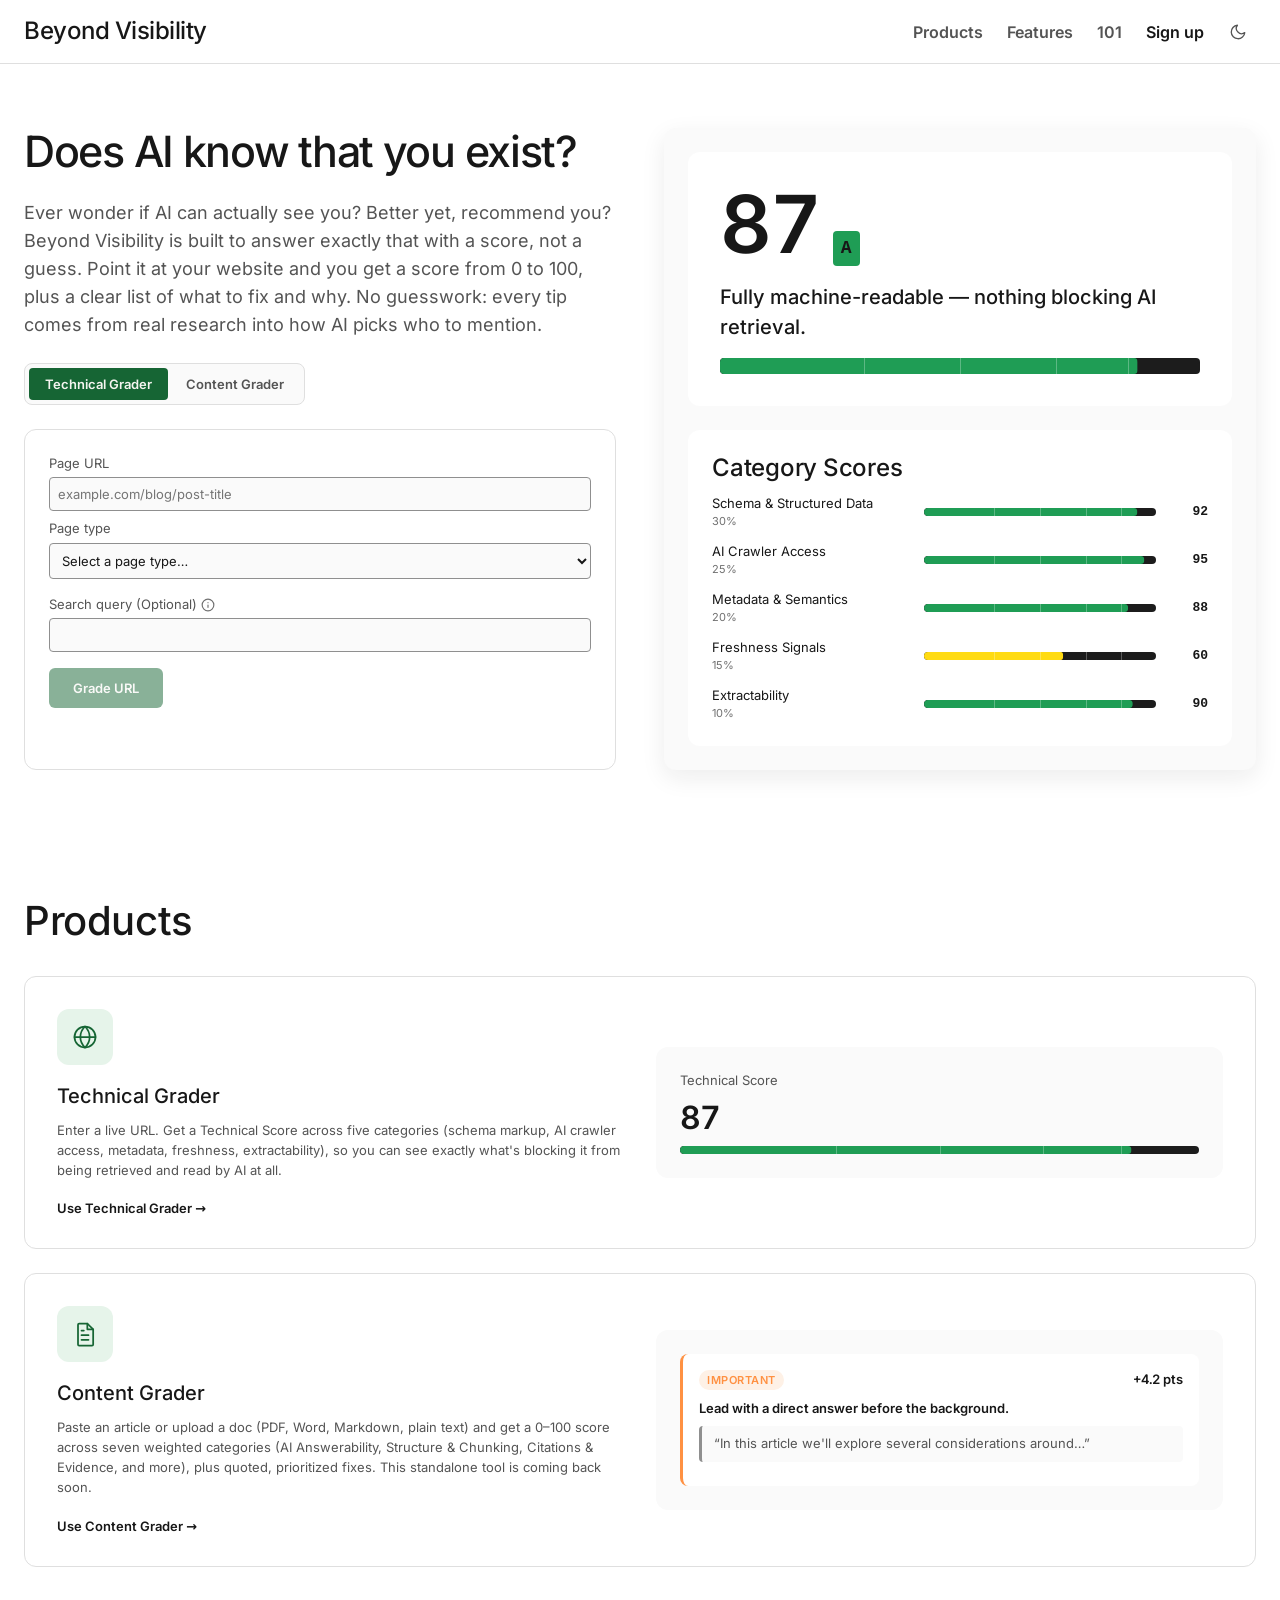
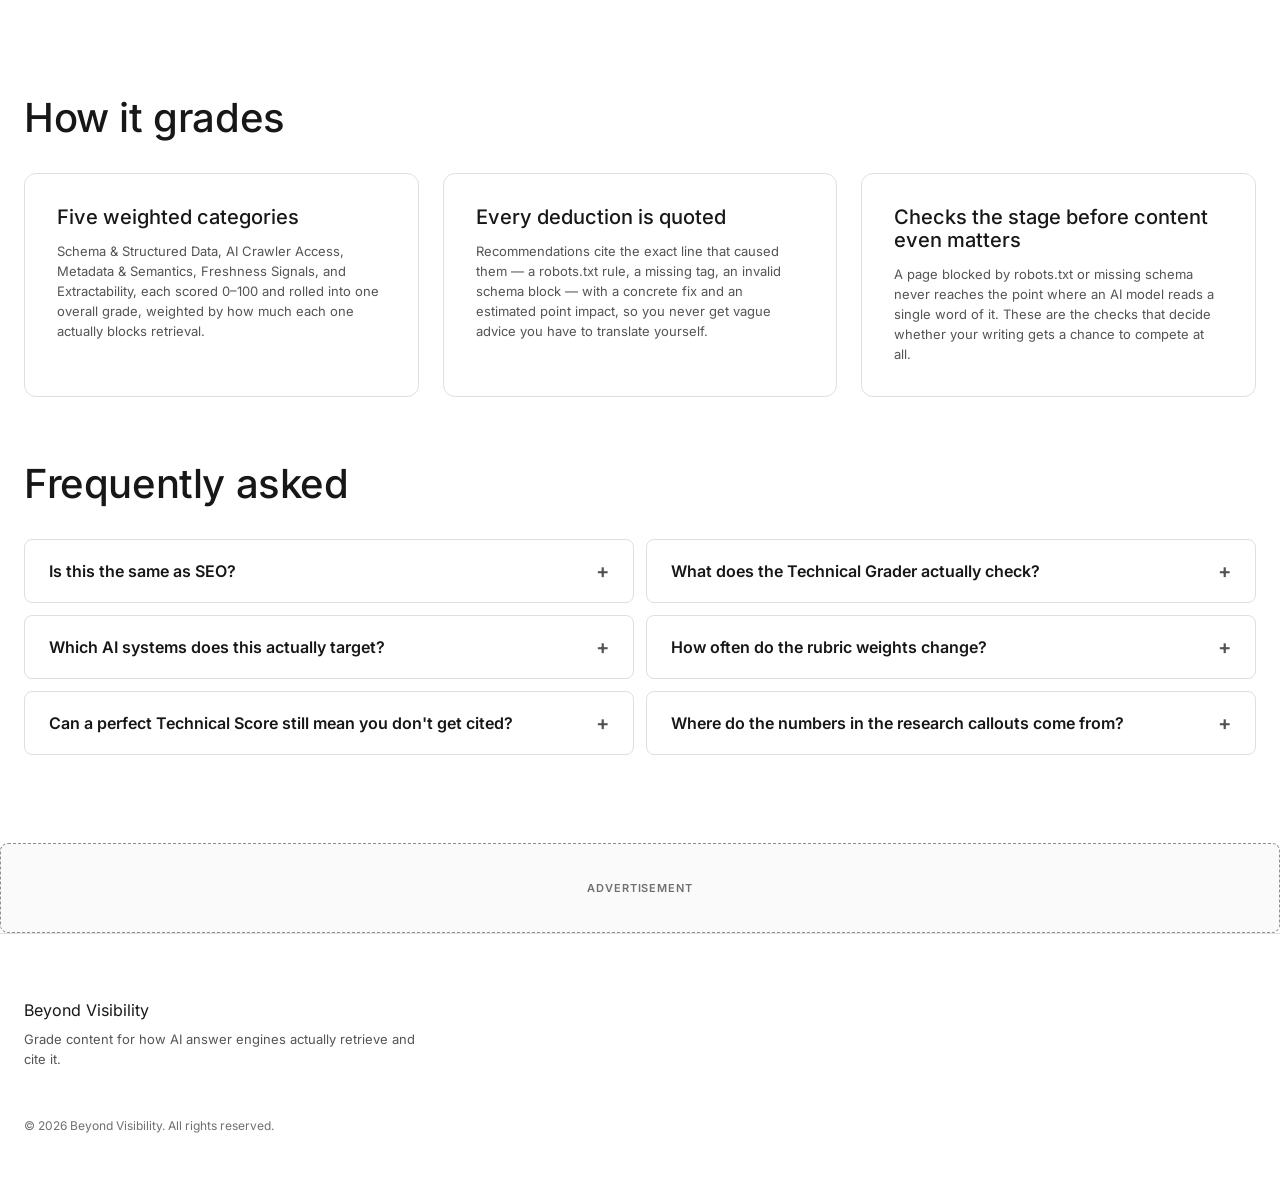
==== commit efbe1b9f: "Deploy of bhagya-d36/AEO-Grader@42ee549." ====
--- a/index.html
+++ b/index.html
@@ -126,10 +126,10 @@
         }
       })();
     </script>
-    <script type="module" crossorigin src="/assets/main-CM1MN4Uj.js"></script>
-    <link rel="stylesheet" crossorigin href="/assets/main-C7XiqVq6.css">
+    <script type="module" crossorigin src="/assets/main-D_-kqwVd.js"></script>
+    <link rel="stylesheet" crossorigin href="/assets/main-B4Wltnc3.css">
   </head>
   <body>
-    <div id="root"><header class="marketing-nav"><div class="top-bar-brand"><a class="wordmark" href="/">Beyond Visibility</a></div><nav class="marketing-nav-links" aria-label="Primary"><div class="nav-dropdown"><button type="button" class="nav-dropdown-trigger" aria-haspopup="true">Products</button><ul class="nav-dropdown-menu"><li><a href="#product-web-grader">Technical Grader</a></li><li><a href="#product-content-grader">Content Grader</a></li></ul></div><a href="#features">Features</a><a class="marketing-nav-link" href="/about">About</a></nav><div class="marketing-nav-actions"><button type="button" class="link-button">Sign up</button><button type="button" class="theme-toggle" aria-label="Switch to dark mode" title="Switch to dark mode"><svg width="18" height="18" viewBox="0 0 24 24" fill="none" stroke="currentColor" stroke-width="1.75" stroke-linecap="round" stroke-linejoin="round" aria-hidden="true"><path d="M21 12.79A9 9 0 1 1 11.21 3 7 7 0 0 0 21 12.79z"></path></svg></button></div></header><main><section class="hero"><div class="hero-copy"><h1>Does AI know that you exist?</h1><p class="hero-lead">Ever wonder if AI can actually see you? Better yet, recommend you? Beyond Visibility is built to answer exactly that with a score, not a guess. Point it at your website and you get a score from 0 to 100, plus a clear list of what to fix and why. No guesswork: every tip comes from real research into how AI picks who to mention.</p><div class="grader-switch" role="group" aria-label="Grader mode"><button type="button" aria-pressed="true">Technical Grader</button><button type="button" aria-pressed="false">Content Grader</button></div><form class="grade-form"><div class="field"><label for="url">Page URL</label><input id="url" type="text" inputMode="url" autoComplete="off" placeholder="example.com/blog/post-title" required="" value=""/></div><div class="field"><label for="page_type">Page type</label><select id="page_type" required=""><option value="" disabled="" hidden="" selected="">Select a page type…</option><option value="homepage">Homepage</option><option value="article">Blog post or article</option><option value="product">Product page</option><option value="docs">Docs</option></select></div><div class="optional-fields"><div class="field"><div class="field-label-row"><label for="web_target_query">Search query (Optional)</label><span class="info-tooltip" tabindex="0" aria-label="What would someone ask an AI to find this?"><svg width="14" height="14" viewBox="0 0 24 24" fill="none" stroke="currentColor" stroke-width="2" stroke-linecap="round" stroke-linejoin="round" aria-hidden="true"><circle cx="12" cy="12" r="10"></circle><line x1="12" y1="16" x2="12" y2="12"></line><line x1="12" y1="8" x2="12.01" y2="8"></line></svg><span class="info-tooltip-text" aria-hidden="true">What would someone ask an AI to find this?</span></span></div><input id="web_target_query" type="text" value=""/></div></div><button type="submit" disabled="">Grade URL</button></form></div><div class="hero-mockup" aria-hidden="true"><div class="score-card"><div class="verdict"><span class="verdict-score">87</span><span class="verdict-band" style="--tier-color:var(--score-excellent)">A</span></div><p class="verdict-meaning">Fully machine-readable — nothing blocking AI retrieval.</p><div class="meter meter-lg" style="--tier-color:var(--score-excellent);--meter-scale:0.87" role="img" aria-label="Overall score: 87 out of 100"><div class="meter-track"><div class="meter-fill"></div><span class="meter-tick" style="left:30%"></span><span class="meter-tick" style="left:50%"></span><span class="meter-tick" style="left:70%"></span><span class="meter-tick" style="left:85%"></span></div></div></div><div class="category-bars"><h2>Category Scores</h2><div class="category-row"><div class="category-label"><span>Schema &amp; Structured Data</span><span class="category-weight">30%</span></div><div class="meter meter-sm" style="--tier-color:var(--score-excellent);--meter-scale:0.92" role="img" aria-label="Schema &amp; Structured Data: 92 out of 100"><div class="meter-track"><div class="meter-fill"></div><span class="meter-tick" style="left:30%"></span><span class="meter-tick" style="left:50%"></span><span class="meter-tick" style="left:70%"></span><span class="meter-tick" style="left:85%"></span></div></div><span class="category-score">92</span></div><div class="category-row"><div class="category-label"><span>AI Crawler Access</span><span class="category-weight">25%</span></div><div class="meter meter-sm" style="--tier-color:var(--score-excellent);--meter-scale:0.95" role="img" aria-label="AI Crawler Access: 95 out of 100"><div class="meter-track"><div class="meter-fill"></div><span class="meter-tick" style="left:30%"></span><span class="meter-tick" style="left:50%"></span><span class="meter-tick" style="left:70%"></span><span class="meter-tick" style="left:85%"></span></div></div><span class="category-score">95</span></div><div class="category-row"><div class="category-label"><span>Metadata &amp; Semantics</span><span class="category-weight">20%</span></div><div class="meter meter-sm" style="--tier-color:var(--score-excellent);--meter-scale:0.88" role="img" aria-label="Metadata &amp; Semantics: 88 out of 100"><div class="meter-track"><div class="meter-fill"></div><span class="meter-tick" style="left:30%"></span><span class="meter-tick" style="left:50%"></span><span class="meter-tick" style="left:70%"></span><span class="meter-tick" style="left:85%"></span></div></div><span class="category-score">88</span></div><div class="category-row"><div class="category-label"><span>Freshness Signals</span><span class="category-weight">15%</span></div><div class="meter meter-sm" style="--tier-color:var(--score-fair);--meter-scale:0.6" role="img" aria-label="Freshness Signals: 60 out of 100"><div class="meter-track"><div class="meter-fill"></div><span class="meter-tick" style="left:30%"></span><span class="meter-tick" style="left:50%"></span><span class="meter-tick" style="left:70%"></span><span class="meter-tick" style="left:85%"></span></div></div><span class="category-score">60</span></div><div class="category-row"><div class="category-label"><span>Extractability</span><span class="category-weight">10%</span></div><div class="meter meter-sm" style="--tier-color:var(--score-excellent);--meter-scale:0.9" role="img" aria-label="Extractability: 90 out of 100"><div class="meter-track"><div class="meter-fill"></div><span class="meter-tick" style="left:30%"></span><span class="meter-tick" style="left:50%"></span><span class="meter-tick" style="left:70%"></span><span class="meter-tick" style="left:85%"></span></div></div><span class="category-score">90</span></div></div></div></section><section class="products" id="products"><h2>Products</h2><ul class="product-grid"><li class="feature-card product-card" id="product-web-grader"><div class="product-card-copy"><div class="product-icon"><svg viewBox="0 0 24 24" fill="none" stroke="currentColor" stroke-width="1.5" stroke-linecap="round" stroke-linejoin="round" aria-hidden="true"><circle cx="12" cy="12" r="9"></circle><path d="M3 12h18"></path><path d="M12 3c2.5 2.5 4 5.7 4 9s-1.5 6.5-4 9c-2.5-2.5-4-5.7-4-9s1.5-6.5 4-9z"></path></svg></div><h3>Technical Grader</h3><p>Enter a live URL. Get a Technical Score across five categories (schema markup, AI crawler access, metadata, freshness, extractability), so you can see exactly what&#x27;s blocking it from being retrieved and read by AI at all.</p><button type="button" class="card-footer-link">Use Technical Grader →</button></div><div class="product-card-visual" aria-hidden="true"><div class="product-preview product-preview-web"><div class="product-preview-score"><span class="product-preview-score-label">Technical Score</span><span class="product-preview-score-value">87</span><div class="meter meter-sm" style="--tier-color:var(--score-excellent);--meter-scale:0.87" role="img" aria-label="Technical Score: 87 out of 100"><div class="meter-track"><div class="meter-fill"></div><span class="meter-tick" style="left:30%"></span><span class="meter-tick" style="left:50%"></span><span class="meter-tick" style="left:70%"></span><span class="meter-tick" style="left:85%"></span></div></div></div></div></div></li><li class="feature-card product-card" id="product-content-grader"><div class="product-card-copy"><div class="product-icon"><svg viewBox="0 0 24 24" fill="none" stroke="currentColor" stroke-width="1.5" stroke-linecap="round" stroke-linejoin="round" aria-hidden="true"><path d="M7 3h7l5 5v13a1 1 0 0 1-1 1H7a1 1 0 0 1-1-1V4a1 1 0 0 1 1-1z"></path><path d="M14 3v5h5"></path><path d="M9 13h6M9 17h6M9 9h2"></path></svg></div><h3>Content Grader</h3><p>Paste an article or upload a doc (PDF, Word, Markdown, plain text) and get a 0–100 score across seven weighted categories (AI Answerability, Structure &amp; Chunking, Citations &amp; Evidence, and more), plus quoted, prioritized fixes. This standalone tool is coming back soon.</p><button type="button" class="card-footer-link">Use Content Grader →</button></div><div class="product-card-visual" aria-hidden="true"><div class="product-preview product-preview-content"><div class="recommendation severity-important"><div class="recommendation-header"><span class="recommendation-tags"><span class="severity-badge severity-important">Important</span></span><span class="recommendation-impact">+4.2 pts</span></div><p class="recommendation-what">Lead with a direct answer before the background.</p><blockquote class="recommendation-quote">“In this article we&#x27;ll explore several considerations around…”</blockquote></div></div></div></li></ul></section><section class="features" id="features"><h2>How it grades</h2><ul class="feature-grid"><li class="feature-card"><h3>Five weighted categories</h3><p>Schema &amp; Structured Data, AI Crawler Access, Metadata &amp; Semantics, Freshness Signals, and Extractability, each scored 0–100 and rolled into one overall grade, weighted by how much each one actually blocks retrieval.</p></li><li class="feature-card"><h3>Every deduction is quoted</h3><p>Recommendations cite the exact line that caused them — a robots.txt rule, a missing tag, an invalid schema block — with a concrete fix and an estimated point impact, so you never get vague advice you have to translate yourself.</p></li><li class="feature-card"><h3>Checks the stage before content even matters</h3><p>A page blocked by robots.txt or missing schema never reaches the point where an AI model reads a single word of it. These are the checks that decide whether your writing gets a chance to compete at all.</p></li></ul></section><section class="faq" id="faq"><h2>Frequently asked</h2><div class="faq-list"><details class="faq-item"><summary>Is this the same as SEO?</summary><p>No, but it&#x27;s not a replacement either. Think of AEO as SEO&#x27;s newer sibling. Classic ranking signals like crawlability, authority, and freshness still matter; retrieval just adds a passage-level layer on top, and there&#x27;s no page-one click-through funnel to fall back on if that layer fails.</p></details><details class="faq-item"><summary>What does the Technical Grader actually check?</summary><p>Five categories from one URL: Schema &amp; Structured Data, AI Crawler Access, Metadata &amp; Semantics, Freshness Signals, and Extractability — whether AI can even reach, parse, and understand what your page is, before a single word of the writing itself gets judged. Content scoring (AI Answerability, Structure &amp; Chunking, Citations, and more) is coming back with the standalone Content Grader.</p></details><details class="faq-item"><summary>Which AI systems does this actually target?</summary><p>The check set is grounded in how retrieval-augmented answer engines behave generally. ChatGPT, Perplexity, Claude, and AI Overviews all share the same fetch-chunk-retrieve-synthesize shape, even though none of their exact ranking algorithms are public.</p></details><details class="faq-item"><summary>How often do the rubric weights change?</summary><p>Rarely, and only on evidence. Every category weight is pulled straight from the versioned rubric config the grader runs against (see the About page for the current breakdown), so a score you get today stays comparable until that version number moves.</p></details><details class="faq-item"><summary>Can a perfect Technical Score still mean you don&#x27;t get cited?</summary><p>Yes. A perfect Technical Score means nothing is blocking AI from reaching and reading your page — it says nothing about whether the writing itself is answer-shaped, well-sourced, or citable, which is what the Content Score (coming back with the Content Grader) measures. Citation also depends on factors outside any single page: how many competing pages answer the same question, how established the domain is, off-page mentions no page grade can read.</p></details><details class="faq-item"><summary>Where do the numbers in the research callouts come from?</summary><p>Primarily the Princeton GEO paper (10,000 queries across 25 domains), plus supporting industry research on content chunking, freshness, and answer-first structure. Those sources inform the content rubric returning with the Content Grader; the Technical Score&#x27;s weights are grounded in what actually blocks an AI crawler from reaching a page in the first place.</p></details></div></section><div class="ad-slot" data-placement="landing-mid" aria-hidden="true"><span class="ad-slot-label">Advertisement</span></div></main><footer class="site-footer"><div class="footer-inner"><div class="footer-brand"><span class="wordmark">Beyond Visibility</span><p class="footer-tagline">Grade content for how AI answer engines actually retrieve and cite it.</p></div></div><p class="footer-legal">© 2026 Beyond Visibility. All rights reserved.</p></footer></div>
+    <div id="root"><header class="marketing-nav"><div class="top-bar-brand"><a class="wordmark" href="/">Beyond Visibility</a></div><nav class="marketing-nav-links" aria-label="Primary"><div class="nav-dropdown"><button type="button" class="nav-dropdown-trigger" aria-haspopup="true">Products</button><ul class="nav-dropdown-menu"><li><a href="#product-web-grader">Technical Grader</a></li><li><a href="#product-content-grader">Content Grader</a></li></ul></div><a href="#features">Features</a><a class="marketing-nav-link" href="/101">101</a></nav><div class="marketing-nav-actions"><button type="button" class="link-button">Sign up</button><button type="button" class="theme-toggle" aria-label="Switch to dark mode" title="Switch to dark mode"><svg width="18" height="18" viewBox="0 0 24 24" fill="none" stroke="currentColor" stroke-width="1.75" stroke-linecap="round" stroke-linejoin="round" aria-hidden="true"><path d="M21 12.79A9 9 0 1 1 11.21 3 7 7 0 0 0 21 12.79z"></path></svg></button></div></header><main><section class="hero"><div class="hero-copy"><h1>Does AI know that you exist?</h1><p class="hero-lead">Ever wonder if AI can actually see you? Better yet, recommend you? Beyond Visibility is built to answer exactly that with a score, not a guess. Point it at your website and you get a score from 0 to 100, plus a clear list of what to fix and why. No guesswork: every tip comes from real research into how AI picks who to mention.</p><div class="grader-switch" role="group" aria-label="Grader mode"><button type="button" aria-pressed="true">Technical Grader</button><button type="button" aria-pressed="false">Content Grader</button></div><form class="grade-form"><div class="field"><label for="url">Page URL</label><input id="url" type="text" inputMode="url" autoComplete="off" placeholder="example.com/blog/post-title" required="" value=""/></div><div class="field"><label for="page_type">Page type</label><select id="page_type" required=""><option value="" disabled="" hidden="" selected="">Select a page type…</option><option value="homepage">Homepage</option><option value="article">Blog post or article</option><option value="product">Product page</option><option value="docs">Docs</option></select></div><div class="optional-fields"><div class="field"><div class="field-label-row"><label for="web_target_query">Search query (Optional)</label><span class="info-tooltip" tabindex="0" aria-label="What would someone ask an AI to find this?"><svg width="14" height="14" viewBox="0 0 24 24" fill="none" stroke="currentColor" stroke-width="2" stroke-linecap="round" stroke-linejoin="round" aria-hidden="true"><circle cx="12" cy="12" r="10"></circle><line x1="12" y1="16" x2="12" y2="12"></line><line x1="12" y1="8" x2="12.01" y2="8"></line></svg><span class="info-tooltip-text" aria-hidden="true">What would someone ask an AI to find this?</span></span></div><input id="web_target_query" type="text" value=""/></div></div><button type="submit" disabled="">Grade URL</button></form></div><div class="hero-mockup" aria-hidden="true"><div class="score-card"><div class="verdict"><span class="verdict-score">87</span><span class="verdict-band" style="--tier-color:var(--score-excellent)">A</span></div><p class="verdict-meaning">Fully machine-readable — nothing blocking AI retrieval.</p><div class="meter meter-lg" style="--tier-color:var(--score-excellent);--meter-scale:0.87" role="img" aria-label="Overall score: 87 out of 100"><div class="meter-track"><div class="meter-fill"></div><span class="meter-tick" style="left:30%"></span><span class="meter-tick" style="left:50%"></span><span class="meter-tick" style="left:70%"></span><span class="meter-tick" style="left:85%"></span></div></div></div><div class="category-bars"><h2>Category Scores</h2><div class="category-row"><div class="category-label"><span>Schema &amp; Structured Data</span><span class="category-weight">30%</span></div><div class="meter meter-sm" style="--tier-color:var(--score-excellent);--meter-scale:0.92" role="img" aria-label="Schema &amp; Structured Data: 92 out of 100"><div class="meter-track"><div class="meter-fill"></div><span class="meter-tick" style="left:30%"></span><span class="meter-tick" style="left:50%"></span><span class="meter-tick" style="left:70%"></span><span class="meter-tick" style="left:85%"></span></div></div><span class="category-score">92</span></div><div class="category-row"><div class="category-label"><span>AI Crawler Access</span><span class="category-weight">25%</span></div><div class="meter meter-sm" style="--tier-color:var(--score-excellent);--meter-scale:0.95" role="img" aria-label="AI Crawler Access: 95 out of 100"><div class="meter-track"><div class="meter-fill"></div><span class="meter-tick" style="left:30%"></span><span class="meter-tick" style="left:50%"></span><span class="meter-tick" style="left:70%"></span><span class="meter-tick" style="left:85%"></span></div></div><span class="category-score">95</span></div><div class="category-row"><div class="category-label"><span>Metadata &amp; Semantics</span><span class="category-weight">20%</span></div><div class="meter meter-sm" style="--tier-color:var(--score-excellent);--meter-scale:0.88" role="img" aria-label="Metadata &amp; Semantics: 88 out of 100"><div class="meter-track"><div class="meter-fill"></div><span class="meter-tick" style="left:30%"></span><span class="meter-tick" style="left:50%"></span><span class="meter-tick" style="left:70%"></span><span class="meter-tick" style="left:85%"></span></div></div><span class="category-score">88</span></div><div class="category-row"><div class="category-label"><span>Freshness Signals</span><span class="category-weight">15%</span></div><div class="meter meter-sm" style="--tier-color:var(--score-fair);--meter-scale:0.6" role="img" aria-label="Freshness Signals: 60 out of 100"><div class="meter-track"><div class="meter-fill"></div><span class="meter-tick" style="left:30%"></span><span class="meter-tick" style="left:50%"></span><span class="meter-tick" style="left:70%"></span><span class="meter-tick" style="left:85%"></span></div></div><span class="category-score">60</span></div><div class="category-row"><div class="category-label"><span>Extractability</span><span class="category-weight">10%</span></div><div class="meter meter-sm" style="--tier-color:var(--score-excellent);--meter-scale:0.9" role="img" aria-label="Extractability: 90 out of 100"><div class="meter-track"><div class="meter-fill"></div><span class="meter-tick" style="left:30%"></span><span class="meter-tick" style="left:50%"></span><span class="meter-tick" style="left:70%"></span><span class="meter-tick" style="left:85%"></span></div></div><span class="category-score">90</span></div></div></div></section><section class="products" id="products"><h2>Products</h2><ul class="product-grid"><li class="feature-card product-card" id="product-web-grader"><div class="product-card-copy"><div class="product-icon"><svg viewBox="0 0 24 24" fill="none" stroke="currentColor" stroke-width="1.5" stroke-linecap="round" stroke-linejoin="round" aria-hidden="true"><circle cx="12" cy="12" r="9"></circle><path d="M3 12h18"></path><path d="M12 3c2.5 2.5 4 5.7 4 9s-1.5 6.5-4 9c-2.5-2.5-4-5.7-4-9s1.5-6.5 4-9z"></path></svg></div><h3>Technical Grader</h3><p>Enter a live URL. Get a Technical Score across five categories (schema markup, AI crawler access, metadata, freshness, extractability), so you can see exactly what&#x27;s blocking it from being retrieved and read by AI at all.</p><button type="button" class="card-footer-link">Use Technical Grader →</button></div><div class="product-card-visual" aria-hidden="true"><div class="product-preview product-preview-web"><div class="product-preview-score"><span class="product-preview-score-label">Technical Score</span><span class="product-preview-score-value">87</span><div class="meter meter-sm" style="--tier-color:var(--score-excellent);--meter-scale:0.87" role="img" aria-label="Technical Score: 87 out of 100"><div class="meter-track"><div class="meter-fill"></div><span class="meter-tick" style="left:30%"></span><span class="meter-tick" style="left:50%"></span><span class="meter-tick" style="left:70%"></span><span class="meter-tick" style="left:85%"></span></div></div></div></div></div></li><li class="feature-card product-card" id="product-content-grader"><div class="product-card-copy"><div class="product-icon"><svg viewBox="0 0 24 24" fill="none" stroke="currentColor" stroke-width="1.5" stroke-linecap="round" stroke-linejoin="round" aria-hidden="true"><path d="M7 3h7l5 5v13a1 1 0 0 1-1 1H7a1 1 0 0 1-1-1V4a1 1 0 0 1 1-1z"></path><path d="M14 3v5h5"></path><path d="M9 13h6M9 17h6M9 9h2"></path></svg></div><h3>Content Grader</h3><p>Paste an article or upload a doc (PDF, Word, Markdown, plain text) and get a 0–100 score across seven weighted categories (AI Answerability, Structure &amp; Chunking, Citations &amp; Evidence, and more), plus quoted, prioritized fixes. This standalone tool is coming back soon.</p><button type="button" class="card-footer-link">Use Content Grader →</button></div><div class="product-card-visual" aria-hidden="true"><div class="product-preview product-preview-content"><div class="recommendation severity-important"><div class="recommendation-header"><span class="recommendation-tags"><span class="severity-badge severity-important">Important</span></span><span class="recommendation-impact">+4.2 pts</span></div><p class="recommendation-what">Lead with a direct answer before the background.</p><blockquote class="recommendation-quote">“In this article we&#x27;ll explore several considerations around…”</blockquote></div></div></div></li></ul></section><section class="features" id="features"><h2>How it grades</h2><ul class="feature-grid"><li class="feature-card"><h3>Five weighted categories</h3><p>Schema &amp; Structured Data, AI Crawler Access, Metadata &amp; Semantics, Freshness Signals, and Extractability, each scored 0–100 and rolled into one overall grade, weighted by how much each one actually blocks retrieval.</p></li><li class="feature-card"><h3>Every deduction is quoted</h3><p>Recommendations cite the exact line that caused them — a robots.txt rule, a missing tag, an invalid schema block — with a concrete fix and an estimated point impact, so you never get vague advice you have to translate yourself.</p></li><li class="feature-card"><h3>Checks the stage before content even matters</h3><p>A page blocked by robots.txt or missing schema never reaches the point where an AI model reads a single word of it. These are the checks that decide whether your writing gets a chance to compete at all.</p></li></ul></section><section class="faq" id="faq"><h2>Frequently asked</h2><div class="faq-list"><details class="faq-item"><summary>Is this the same as SEO?</summary><p>No, but it&#x27;s not a replacement either. Think of AEO as SEO&#x27;s newer sibling. Classic ranking signals like crawlability, authority, and freshness still matter; retrieval just adds a passage-level layer on top, and there&#x27;s no page-one click-through funnel to fall back on if that layer fails.</p></details><details class="faq-item"><summary>What does the Technical Grader actually check?</summary><p>Five categories from one URL: Schema &amp; Structured Data, AI Crawler Access, Metadata &amp; Semantics, Freshness Signals, and Extractability — whether AI can even reach, parse, and understand what your page is, before a single word of the writing itself gets judged. Content scoring (AI Answerability, Structure &amp; Chunking, Citations, and more) is coming back with the standalone Content Grader.</p></details><details class="faq-item"><summary>Which AI systems does this actually target?</summary><p>The check set is grounded in how retrieval-augmented answer engines behave generally. ChatGPT, Perplexity, Claude, and AI Overviews all share the same fetch-chunk-retrieve-synthesize shape, even though none of their exact ranking algorithms are public.</p></details><details class="faq-item"><summary>How often do the rubric weights change?</summary><p>Rarely, and only on evidence. Every category weight is pulled straight from the versioned rubric config the grader runs against (see the 101 page for the current breakdown), so a score you get today stays comparable until that version number moves.</p></details><details class="faq-item"><summary>Can a perfect Technical Score still mean you don&#x27;t get cited?</summary><p>Yes. A perfect Technical Score means nothing is blocking AI from reaching and reading your page — it says nothing about whether the writing itself is answer-shaped, well-sourced, or citable, which is what the Content Score (coming back with the Content Grader) measures. Citation also depends on factors outside any single page: how many competing pages answer the same question, how established the domain is, off-page mentions no page grade can read.</p></details><details class="faq-item"><summary>Where do the numbers in the research callouts come from?</summary><p>Primarily the Princeton GEO paper (10,000 queries across 25 domains), plus supporting industry research on content chunking, freshness, and answer-first structure. Those sources inform the content rubric returning with the Content Grader; the Technical Score&#x27;s weights are grounded in what actually blocks an AI crawler from reaching a page in the first place.</p></details></div></section><div class="ad-slot" data-placement="landing-mid" aria-hidden="true"><span class="ad-slot-label">Advertisement</span></div></main><footer class="site-footer"><div class="footer-inner"><div class="footer-brand"><span class="wordmark">Beyond Visibility</span><p class="footer-tagline">Grade content for how AI answer engines actually retrieve and cite it.</p></div></div><p class="footer-legal">© 2026 Beyond Visibility. All rights reserved.</p></footer></div>
   </body>
 </html>
--- a/assets/main-B4Wltnc3.css
+++ b/assets/main-B4Wltnc3.css
@@ -0,0 +1 @@
+@font-face{font-family:Inter;font-style:normal;font-display:swap;font-weight:400;src:url(/assets/inter-cyrillic-ext-400-normal-BQZuk6qB.woff2)format("woff2"),url(/assets/inter-cyrillic-ext-400-normal-DQukG94-.woff)format("woff");unicode-range:U+460-52F,U+1C80-1C8A,U+20B4,U+2DE0-2DFF,U+A640-A69F,U+FE2E-FE2F}@font-face{font-family:Inter;font-style:normal;font-display:swap;font-weight:400;src:url(/assets/inter-cyrillic-400-normal-obahsSVq.woff2)format("woff2"),url(/assets/inter-cyrillic-400-normal-HOLc17fK.woff)format("woff");unicode-range:U+301,U+400-45F,U+490-491,U+4B0-4B1,U+2116}@font-face{font-family:Inter;font-style:normal;font-display:swap;font-weight:400;src:url(/assets/inter-greek-ext-400-normal-DGGRlc-M.woff2)format("woff2"),url(/assets/inter-greek-ext-400-normal-KugGGMne.woff)format("woff");unicode-range:U+1F??}@font-face{font-family:Inter;font-style:normal;font-display:swap;font-weight:400;src:url(/assets/inter-greek-400-normal-B4URO6DV.woff2)format("woff2"),url(/assets/inter-greek-400-normal-q2sYcFCs.woff)format("woff");unicode-range:U+370-377,U+37A-37F,U+384-38A,U+38C,U+38E-3A1,U+3A3-3FF}@font-face{font-family:Inter;font-style:normal;font-display:swap;font-weight:400;src:url(/assets/inter-vietnamese-400-normal-DMkecbls.woff2)format("woff2"),url(/assets/inter-vietnamese-400-normal-Bbgyi5SW.woff)format("woff");unicode-range:U+102-103,U+110-111,U+128-129,U+168-169,U+1A0-1A1,U+1AF-1B0,U+300-301,U+303-304,U+308-309,U+323,U+329,U+1EA0-1EF9,U+20AB}@font-face{font-family:Inter;font-style:normal;font-display:swap;font-weight:400;src:url(/assets/inter-latin-ext-400-normal-C1nco2VV.woff2)format("woff2"),url(/assets/inter-latin-ext-400-normal-77YHD8bZ.woff)format("woff");unicode-range:U+100-2BA,U+2BD-2C5,U+2C7-2CC,U+2CE-2D7,U+2DD-2FF,U+304,U+308,U+329,U+1D00-1DBF,U+1E00-1E9F,U+1EF2-1EFF,U+2020,U+20A0-20AB,U+20AD-20C0,U+2113,U+2C60-2C7F,U+A720-A7FF}@font-face{font-family:Inter;font-style:normal;font-display:swap;font-weight:400;src:url(/assets/inter-latin-400-normal-C38fXH4l.woff2)format("woff2"),url(/assets/inter-latin-400-normal-CyCys3Eg.woff)format("woff");unicode-range:U+??,U+131,U+152-153,U+2BB-2BC,U+2C6,U+2DA,U+2DC,U+304,U+308,U+329,U+2000-206F,U+20AC,U+2122,U+2191,U+2193,U+2212,U+2215,U+FEFF,U+FFFD}@font-face{font-family:Inter;font-style:normal;font-display:swap;font-weight:500;src:url(/assets/inter-cyrillic-ext-500-normal-B0yAr1jD.woff2)format("woff2"),url(/assets/inter-cyrillic-ext-500-normal-BmqWE9Dz.woff)format("woff");unicode-range:U+460-52F,U+1C80-1C8A,U+20B4,U+2DE0-2DFF,U+A640-A69F,U+FE2E-FE2F}@font-face{font-family:Inter;font-style:normal;font-display:swap;font-weight:500;src:url(/assets/inter-cyrillic-500-normal-BasfLYem.woff2)format("woff2"),url(/assets/inter-cyrillic-500-normal-CxZf_p3X.woff)format("woff");unicode-range:U+301,U+400-45F,U+490-491,U+4B0-4B1,U+2116}@font-face{font-family:Inter;font-style:normal;font-display:swap;font-weight:500;src:url(/assets/inter-greek-ext-500-normal-C4iEst2y.woff2)format("woff2"),url(/assets/inter-greek-ext-500-normal-2j5mBUwD.woff)format("woff");unicode-range:U+1F??}@font-face{font-family:Inter;font-style:normal;font-display:swap;font-weight:500;src:url(/assets/inter-greek-500-normal-BIZE56-Y.woff2)format("woff2"),url(/assets/inter-greek-500-normal-Xzm54t5V.woff)format("woff");unicode-range:U+370-377,U+37A-37F,U+384-38A,U+38C,U+38E-3A1,U+3A3-3FF}@font-face{font-family:Inter;font-style:normal;font-display:swap;font-weight:500;src:url(/assets/inter-vietnamese-500-normal-DOriooB6.woff2)format("woff2"),url(/assets/inter-vietnamese-500-normal-mJboJaSs.woff)format("woff");unicode-range:U+102-103,U+110-111,U+128-129,U+168-169,U+1A0-1A1,U+1AF-1B0,U+300-301,U+303-304,U+308-309,U+323,U+329,U+1EA0-1EF9,U+20AB}@font-face{font-family:Inter;font-style:normal;font-display:swap;font-weight:500;src:url(/assets/inter-latin-ext-500-normal-CV4jyFjo.woff2)format("woff2"),url(/assets/inter-latin-ext-500-normal-BxGbmqWO.woff)format("woff");unicode-range:U+100-2BA,U+2BD-2C5,U+2C7-2CC,U+2CE-2D7,U+2DD-2FF,U+304,U+308,U+329,U+1D00-1DBF,U+1E00-1E9F,U+1EF2-1EFF,U+2020,U+20A0-20AB,U+20AD-20C0,U+2113,U+2C60-2C7F,U+A720-A7FF}@font-face{font-family:Inter;font-style:normal;font-display:swap;font-weight:500;src:url(/assets/inter-latin-500-normal-Cerq10X2.woff2)format("woff2"),url(/assets/inter-latin-500-normal-BL9OpVg8.woff)format("woff");unicode-range:U+??,U+131,U+152-153,U+2BB-2BC,U+2C6,U+2DA,U+2DC,U+304,U+308,U+329,U+2000-206F,U+20AC,U+2122,U+2191,U+2193,U+2212,U+2215,U+FEFF,U+FFFD}@font-face{font-family:Inter;font-style:normal;font-display:swap;font-weight:600;src:url(/assets/inter-cyrillic-ext-600-normal-Dfes3d0z.woff2)format("woff2"),url(/assets/inter-cyrillic-ext-600-normal-Bcila6Z-.woff)format("woff");unicode-range:U+460-52F,U+1C80-1C8A,U+20B4,U+2DE0-2DFF,U+A640-A69F,U+FE2E-FE2F}@font-face{font-family:Inter;font-style:normal;font-display:swap;font-weight:600;src:url(/assets/inter-cyrillic-600-normal-CWCymEST.woff2)format("woff2"),url(/assets/inter-cyrillic-600-normal-4D_pXhcN.woff)format("woff");unicode-range:U+301,U+400-45F,U+490-491,U+4B0-4B1,U+2116}@font-face{font-family:Inter;font-style:normal;font-display:swap;font-weight:600;src:url(/assets/inter-greek-ext-600-normal-DRtmH8MT.woff2)format("woff2"),url(/assets/inter-greek-ext-600-normal-B8X0CLgF.woff)format("woff");unicode-range:U+1F??}@font-face{font-family:Inter;font-style:normal;font-display:swap;font-weight:600;src:url(/assets/inter-greek-600-normal-plRanbMR.woff2)format("woff2"),url(/assets/inter-greek-600-normal-BZpKdvQh.woff)format("woff");unicode-range:U+370-377,U+37A-37F,U+384-38A,U+38C,U+38E-3A1,U+3A3-3FF}@font-face{font-family:Inter;font-style:normal;font-display:swap;font-weight:600;src:url(/assets/inter-vietnamese-600-normal-Cc8MFFhd.woff2)format("woff2"),url(/assets/inter-vietnamese-600-normal-BuLX-rYi.woff)format("woff");unicode-range:U+102-103,U+110-111,U+128-129,U+168-169,U+1A0-1A1,U+1AF-1B0,U+300-301,U+303-304,U+308-309,U+323,U+329,U+1EA0-1EF9,U+20AB}@font-face{font-family:Inter;font-style:normal;font-display:swap;font-weight:600;src:url(/assets/inter-latin-ext-600-normal-D2bJ5OIk.woff2)format("woff2"),url(/assets/inter-latin-ext-600-normal-CIVaiw4L.woff)format("woff");unicode-range:U+100-2BA,U+2BD-2C5,U+2C7-2CC,U+2CE-2D7,U+2DD-2FF,U+304,U+308,U+329,U+1D00-1DBF,U+1E00-1E9F,U+1EF2-1EFF,U+2020,U+20A0-20AB,U+20AD-20C0,U+2113,U+2C60-2C7F,U+A720-A7FF}@font-face{font-family:Inter;font-style:normal;font-display:swap;font-weight:600;src:url(/assets/inter-latin-600-normal-LgqL8muc.woff2)format("woff2"),url(/assets/inter-latin-600-normal-CiBQ2DWP.woff)format("woff");unicode-range:U+??,U+131,U+152-153,U+2BB-2BC,U+2C6,U+2DA,U+2DC,U+304,U+308,U+329,U+2000-206F,U+20AC,U+2122,U+2191,U+2193,U+2212,U+2215,U+FEFF,U+FFFD}:root{--surface-0:#fff;--surface-1:#fff;--surface-2:#fafafa;--surface-3:#f0f0f0;--border:#dfdfdf;--border-strong:#8f8f8f;--text:#171717;--text-muted:#545454;--text-subtle:#707070;--text-placeholder:#9a9a9a;--accent:#166534;--accent-hover:#1a6b3f;--accent-press:#0f4c2b;--accent-fg:#f5f5f0;--accent-ring:#166534;--accent-bg:#e6f4ea;--score-fg:#171717;--score-excellent:#1f9d55;--score-good:#a3e635;--score-fair:#ffdb13;--score-weak:#ff9142;--score-poor:#ff5c4d;--meter-track:#1c1c1c;--meter-tick:#ffffff47;--danger:#ff5c4d;--danger-bg:#fdeceb;--warning:#ff9142;--warning-bg:#fef1e6;--neutral-badge:#545454;--neutral-badge-bg:#fafafa;--shadow-1:0 1px 2px #1717170f;--shadow-2:0 8px 24px #17171714;--shadow-3:0 16px 48px #17171724;--font-display:"Inter", system-ui, sans-serif;--font-sans:"Inter", system-ui, "Segoe UI", Roboto, sans-serif;--font-mono:ui-monospace, Menlo, Monaco, Consolas, "Liberation Mono", monospace;--text-2xs:11px;--text-xs:12px;--text-sm:13px;--text-base:16px;--text-md:18px;--text-lg:20px;--text-xl:24px;--text-2xl:32px;--text-3xl:40px;--text-score:clamp(56px, 8vw, 80px);--text-hero:clamp(40px, 5vw + 1rem, 64px);--space-1:4px;--space-2:8px;--space-3:12px;--space-4:16px;--space-6:24px;--space-8:32px;--space-12:48px;--space-16:64px;--radius-sm:4px;--radius-md:8px;--radius-lg:12px;--radius-xl:16px;--radius-full:999px;--radius-btn:6px;--dur-fast:.12s;--dur-normal:.2s;--dur-slow:.32s;--ease-out:cubic-bezier(0, 0, .2, 1);--ease-in:cubic-bezier(.4, 0, 1, 1);--ease-in-out:cubic-bezier(.4, 0, .2, 1);font:var(--text-base) / 1.5 var(--font-sans);--lightningcss-light:initial;--lightningcss-dark: ;color-scheme:light dark;color:var(--text);background:var(--surface-0);font-synthesis:none;text-rendering:optimizelegibility;-webkit-font-smoothing:antialiased;-moz-osx-font-smoothing:grayscale}@media (prefers-color-scheme:dark){:root{--lightningcss-light: ;--lightningcss-dark:initial}:root:not([data-theme=light]){--surface-0:#1c1c1c;--surface-1:#202020;--surface-2:#282828;--surface-3:#323232;--border:#2e2e2e;--border-strong:#757575;--text:#ededed;--text-muted:#a8a8a8;--text-subtle:#949494;--text-placeholder:#6e6e6e;--accent:#1f9d55;--accent-hover:#2ba35f;--accent-press:#1e9752;--accent-fg:#171717;--accent-ring:#2ba35f;--accent-bg:#16281c;--danger-bg:#2b1a17;--warning-bg:#2b220f;--neutral-badge:#a8a8a8;--neutral-badge-bg:#282828;--shadow-1:0 1px 2px #0006;--shadow-2:0 8px 24px #00000073;--shadow-3:0 16px 48px #0000008c}}:root[data-theme=dark]{--surface-0:#1c1c1c;--surface-1:#202020;--surface-2:#282828;--surface-3:#323232;--border:#2e2e2e;--border-strong:#757575;--text:#ededed;--text-muted:#a8a8a8;--text-subtle:#949494;--text-placeholder:#6e6e6e;--accent:#1f9d55;--accent-hover:#2ba35f;--accent-press:#1e9752;--accent-fg:#171717;--accent-ring:#2ba35f;--accent-bg:#16281c;--danger-bg:#2b1a17;--warning-bg:#2b220f;--neutral-badge:#a8a8a8;--neutral-badge-bg:#282828;--shadow-1:0 1px 2px #0006;--shadow-2:0 8px 24px #00000073;--shadow-3:0 16px 48px #0000008c}*{box-sizing:border-box}body{margin:0}h1{font-family:var(--font-display);letter-spacing:-.02em;color:var(--text);margin:0;font-weight:500;line-height:1.1}h2,h3{font-family:var(--font-sans);color:var(--text);margin:0;font-weight:500;line-height:1.15}p{margin:0}button{font-family:var(--font-sans);cursor:pointer}textarea,input,select{font-family:var(--font-sans);font-size:var(--text-sm)}.theme-toggle{width:36px;height:36px;color:var(--text-muted);transition:color var(--dur-fast) var(--ease-out);background:0 0;border:none;flex-shrink:0;justify-content:center;align-items:center;display:inline-flex}.theme-toggle:hover{color:var(--text)}:focus-visible{outline:2px solid var(--accent-ring);outline-offset:2px;border-radius:var(--radius-sm)}@media (prefers-reduced-motion:reduce){*,:before,:after{scroll-behavior:auto!important;transition-duration:.01ms!important;animation-duration:.01ms!important;animation-iteration-count:1!important}}.app{min-height:100vh}.top-bar{z-index:10;justify-content:space-between;align-items:center;gap:var(--space-6);height:60px;padding:0 var(--space-6);background:var(--surface-0);border-bottom:1px solid var(--border);display:flex;position:sticky;top:0}.top-bar-brand{align-items:baseline;gap:var(--space-2);display:flex}.top-bar-brand .wordmark{cursor:pointer;font-family:var(--font-display);font-weight:500;font-size:var(--text-xl);letter-spacing:-.02em;color:var(--text);background:0 0;border:none;padding:0;line-height:1.1;text-decoration:none}.workspace{gap:var(--space-8);width:100%;max-width:1440px;padding:var(--space-8) var(--space-6) var(--space-16);grid-template-columns:1fr;margin:0 auto;display:grid}.input-pane{gap:var(--space-2);flex-direction:column;min-width:0;display:flex}.pane-label{font-family:var(--font-mono);font-size:var(--text-2xs);letter-spacing:.08em;text-transform:uppercase;color:var(--text-subtle);margin-bottom:var(--space-2);font-weight:600}.results-pane{min-width:0}.coming-soon{width:100%;max-width:1440px;padding:var(--space-16) var(--space-6);justify-content:center;margin:0 auto;display:flex}.coming-soon-card{align-items:flex-start;gap:var(--space-4);max-width:56ch;padding:var(--space-8);background:var(--surface-2);border:1px solid var(--border);border-radius:var(--radius-lg);flex-direction:column;display:flex}.coming-soon-card h1{font-size:var(--text-2xl);letter-spacing:-.01em;margin:0}.coming-soon-card p{color:var(--text-muted);line-height:1.55}@media (width>=960px){.workspace{align-items:start;gap:var(--space-12);grid-template-columns:400px 1fr}.input-pane{top:calc(60px + var(--space-8));position:sticky}}.category-bars h2,.recommendations h2{font-size:var(--text-xl);letter-spacing:-.01em}.grade-form{gap:var(--space-2);background:var(--surface-1);border:1px solid var(--border);border-radius:var(--radius-lg);padding:var(--space-6);flex-direction:column;display:flex}.field-label{font-weight:600;font-size:var(--text-sm)}.field-label-row{align-items:center;gap:var(--space-1);display:flex}.info-tooltip{color:var(--text-subtle);cursor:help;display:inline-flex;position:relative}.info-tooltip:hover,.info-tooltip:focus-visible{color:var(--text)}.info-tooltip-text{top:calc(100% + var(--space-2));width:max-content;max-width:220px;padding:var(--space-2) var(--space-3);border-radius:var(--radius-sm);background:var(--surface-2);border:1px solid var(--border-strong);color:var(--text);font-size:var(--text-xs);text-align:center;opacity:0;visibility:hidden;transition:opacity var(--dur-fast) var(--ease-out);pointer-events:none;z-index:10;font-weight:400;line-height:1.4;position:absolute;left:50%;transform:translate(-50%)}.info-tooltip:hover .info-tooltip-text,.info-tooltip:focus-visible .info-tooltip-text{opacity:1;visibility:visible}.visually-hidden{clip:rect(0, 0, 0, 0);white-space:nowrap;border:0;width:1px;height:1px;margin:-1px;padding:0;position:absolute;overflow:hidden}.content-label-row{justify-content:space-between;align-items:center;gap:var(--space-2) var(--space-3);flex-wrap:wrap;display:flex}.attach-btn{align-items:center;gap:var(--space-1);color:var(--text-muted);border:1px solid var(--border-strong);border-radius:var(--radius-btn);padding:var(--space-1) var(--space-2);font-size:var(--text-xs);transition:border-color var(--dur-fast) var(--ease-out), color var(--dur-fast) var(--ease-out);background:0 0;font-weight:600;display:inline-flex}.attach-btn:hover:not(:disabled){border-color:var(--text);color:var(--text)}.attach-btn:active:not(:disabled){transform:scale(.97)}.attach-btn:disabled{opacity:.6;cursor:not-allowed}.file-chip{align-self:flex-start;align-items:center;gap:var(--space-2);font-family:var(--font-mono);font-size:var(--text-xs);color:var(--text-muted);background:var(--surface-2);border-radius:var(--radius-full);padding:var(--space-1) var(--space-1) var(--space-1) var(--space-3);display:inline-flex}.file-chip-clear{border-radius:var(--radius-full);width:24px;height:24px;color:var(--text-subtle);font-size:var(--text-sm);transition:background var(--dur-fast) var(--ease-out), color var(--dur-fast) var(--ease-out);background:0 0;border:none;justify-content:center;align-items:center;line-height:1;display:inline-flex}.file-chip-clear:hover{background:var(--surface-3);color:var(--text)}.attach-error{font-size:var(--text-sm);color:var(--danger)}textarea{border:1px solid var(--border-strong);border-radius:var(--radius-md);width:100%;padding:var(--space-3);background:var(--surface-2);color:var(--text);resize:vertical;transition:border-color var(--dur-fast) var(--ease-out)}textarea:hover{border-color:var(--text)}.word-count{font-family:var(--font-mono);font-variant-numeric:tabular-nums;font-size:var(--text-sm);color:var(--text-muted);text-align:right}.optional-fields{gap:var(--space-3);margin:var(--space-2) 0;grid-template-columns:repeat(auto-fit,minmax(180px,1fr));display:grid}.field{gap:var(--space-1);flex-direction:column;display:flex}.field label{font-size:var(--text-sm);color:var(--text-muted)}.field input,.field select{border:1px solid var(--border-strong);border-radius:var(--radius-sm);padding:var(--space-2);background:var(--surface-2);color:var(--text);transition:border-color var(--dur-fast) var(--ease-out)}.field input:hover,.field select:hover{border-color:var(--text)}.grade-form button[type=submit]{align-self:flex-start;align-items:center;gap:var(--space-2);background:var(--accent);color:var(--accent-fg);border-radius:var(--radius-btn);padding:var(--space-3) var(--space-6);font-size:var(--text-sm);transition:background var(--dur-fast) var(--ease-out), transform var(--dur-fast) var(--ease-out);border:none;font-weight:600;display:inline-flex}.grade-form button[type=submit]:hover:not(:disabled){background:var(--accent-hover)}.grade-form button[type=submit]:active:not(:disabled){background:var(--accent-press);transform:scale(.97)}.grade-form button[type=submit]:disabled{opacity:.5;cursor:not-allowed}.btn-spinner{border-radius:var(--radius-full);width:14px;height:14px;animation:spin var(--dur-slow) linear infinite;border:2px solid;border-top-color:#0000}@keyframes spin{to{transform:rotate(360deg)}}.error-banner{margin-top:var(--space-3);padding:var(--space-3) var(--space-4);border-radius:var(--radius-md);background:var(--danger-bg);color:var(--danger);font-size:var(--text-sm)}.results-reveal{gap:var(--space-8);flex-direction:column;display:flex}.score-card{gap:var(--space-4);background:var(--surface-1);border:1px solid var(--border);border-radius:var(--radius-lg);padding:var(--space-8);flex-direction:column;display:flex}.verdict{align-items:baseline;gap:var(--space-3);display:flex}.verdict-score{font-family:var(--font-display);font-weight:800;font-size:var(--text-score);letter-spacing:-.02em;font-variant-numeric:tabular-nums;color:var(--text);line-height:1}.verdict-band{font-family:var(--font-mono);font-size:var(--text-md);color:var(--score-fg);background:var(--tier-color);border-radius:var(--radius-sm);padding:var(--space-1) var(--space-2);font-weight:700}.verdict-meaning{font-size:var(--text-lg);color:var(--text);max-width:60ch;font-weight:500}.versions{font-family:var(--font-mono);font-size:var(--text-xs);color:var(--text-subtle);margin-top:var(--space-2)!important}.warnings{color:var(--warning);font-size:var(--text-sm);margin:var(--space-1) 0;padding-left:var(--space-4)}.meter{align-items:center;display:flex}.meter-track{background:var(--meter-track);border-radius:var(--radius-sm);flex:1;position:relative;overflow:hidden}.meter-sm .meter-track{height:var(--space-2)}.meter-lg .meter-track{height:var(--space-4)}.meter-fill{border-radius:var(--radius-sm);background-color:var(--tier-color);transform-origin:0;width:100%;height:100%;animation:meter-fill var(--dur-slow) var(--ease-out) both;animation-delay:.2s;display:block}@keyframes meter-fill{0%{transform:scaleX(0)}to{transform:scaleX(var(--meter-scale))}}.meter-tick{background:var(--meter-tick);width:1px;position:absolute;top:0;bottom:0}.page-summary{align-items:baseline;gap:var(--space-2) var(--space-3);font-size:var(--text-sm);flex-wrap:wrap;display:flex}.page-summary-url{font-family:var(--font-mono);color:var(--text);word-break:break-all}.page-summary-meta,.score-card-na .verdict-score{color:var(--text-subtle)}.category-bars{background:var(--surface-1);border:1px solid var(--border);border-radius:var(--radius-lg);padding:var(--space-6)}.category-row{align-items:center;gap:var(--space-3);margin-top:var(--space-3);grid-template-columns:200px 1fr 40px;display:grid}.category-label{font-size:var(--text-sm);flex-direction:column;display:flex}.category-weight{font-size:var(--text-2xs);color:var(--text-subtle)}.category-score{font-family:var(--font-mono);font-variant-numeric:tabular-nums;text-align:right;font-weight:600;font-size:var(--text-sm)}@media (width<=520px){.category-row{row-gap:var(--space-1);grid-template-columns:1fr auto}.category-row>:first-child{grid-area:1/1}.category-row>:last-child{grid-area:1/2}.category-row>:nth-child(2){grid-area:2/1/auto/-1}}.recommendations h2{margin-top:var(--space-6);margin-bottom:var(--space-3)}.recommendations h2:first-child{margin-top:0}.no-recommendations{color:var(--text-muted)}.recommendation-list,.recommendation-groups{gap:var(--space-3);flex-direction:column;display:flex}.recommendation-group{background:var(--surface-1);border:1px solid var(--border);border-radius:var(--radius-md);padding:var(--space-3) var(--space-4)}.recommendation-group summary{cursor:pointer;align-items:center;gap:var(--space-3);list-style:none;display:flex}.recommendation-group summary::-webkit-details-marker{display:none}.recommendation-group summary:after{content:"+";font-size:var(--text-lg);color:var(--text-muted);transition:transform var(--dur-fast) var(--ease-out);flex-shrink:0;margin-left:auto}.recommendation-group[open] summary:after{transform:rotate(45deg)}.recommendation-group-count{font-size:var(--text-sm);color:var(--text-muted)}.recommendation-group[open] .recommendation-list{margin-top:var(--space-3)}.recommendation{background:var(--surface-1);box-shadow:var(--shadow-1);border-radius:var(--radius-md);padding:var(--space-4);border-left-style:solid;border-left-width:3px}.quick-wins .recommendation{background:var(--surface-2)}.recommendation.severity-critical{border-left-color:var(--danger)}.recommendation.severity-important{border-left-color:var(--warning)}.recommendation.severity-nice_to_have{border-left-color:var(--neutral-badge)}.recommendation-header{margin-bottom:var(--space-2);justify-content:space-between;align-items:center;display:flex}.recommendation-tags{align-items:center;gap:var(--space-2);display:flex}.severity-badge,.source-badge,.coming-soon-badge{font-size:var(--text-2xs);text-transform:uppercase;letter-spacing:.05em;padding:2px var(--space-2);border-radius:var(--radius-full);font-weight:700}.coming-soon-badge{margin-left:var(--space-2);background:var(--neutral-badge-bg);color:var(--neutral-badge);border:1px solid var(--border);white-space:nowrap;vertical-align:middle;display:inline-block}.severity-badge.severity-critical{background:var(--danger-bg);color:var(--danger)}.severity-badge.severity-important{background:var(--warning-bg);color:var(--warning)}.severity-badge.severity-nice_to_have{background:var(--neutral-badge-bg);color:var(--neutral-badge)}.source-badge{background:var(--surface-2);color:var(--text-muted);border:1px solid var(--border)}.recommendation-impact,.recommendation-group-impact{font-family:var(--font-sans);font-variant-numeric:tabular-nums;font-size:var(--text-sm);color:var(--text);font-weight:600}.recommendation-what{font-weight:600;margin-bottom:var(--space-2)!important}.recommendation-quote{padding:var(--space-2) var(--space-3);background:var(--surface-2);border-left:3px solid var(--border-strong);border-radius:var(--radius-sm);font-style:italic;font-size:var(--text-sm);color:var(--text-muted);margin:var(--space-2) 0!important}.recommendation-why,.recommendation-how{font-size:var(--text-sm);color:var(--text-muted);margin-top:var(--space-1)!important}.results-skeleton{position:relative}.skeleton-shapes{gap:var(--space-8);flex-direction:column;display:flex}.skeleton-block{background:var(--surface-2)}.results-skeleton-loading .skeleton-block{animation:skeleton-pulse var(--dur-slow) var(--ease-in-out) infinite alternate}.results-skeleton-teaser .skeleton-block{opacity:.4}@keyframes skeleton-pulse{0%{opacity:1}to{opacity:.55}}@media (prefers-reduced-motion:reduce){.results-skeleton-loading .skeleton-block{opacity:.75;animation:none}}.skeleton-line{border-radius:var(--radius-sm);height:16px}.skeleton-verdict-score{width:120px;height:var(--text-score);border-radius:var(--radius-sm)}.skeleton-verdict-band{border-radius:var(--radius-sm);width:40px;height:28px}.skeleton-meter-lg{height:var(--space-4);border-radius:var(--radius-sm)}.skeleton-meter-sm{height:var(--space-2);border-radius:var(--radius-sm)}.skeleton-rec-card{border-radius:var(--radius-md);height:88px}.teaser-overlay{text-align:center;justify-content:center;align-items:center;gap:var(--space-2);padding:var(--space-6);background:color-mix(in srgb, var(--surface-0) 80%, transparent);flex-direction:column;display:flex;position:absolute;inset:0}.teaser-overlay h2{font-size:var(--text-lg)}.teaser-overlay p{font-size:var(--text-sm);color:var(--text-muted);max-width:40ch}.loading-overlay{justify-content:center;align-items:center;gap:var(--space-3);padding:var(--space-6);background:color-mix(in srgb, var(--surface-0) 80%, transparent);flex-direction:column;display:flex;position:absolute;inset:0}.loading-title{font-size:var(--text-md);color:var(--text);font-weight:600}.loading-verb{animation:verb-in var(--dur-normal) var(--ease-out);display:inline-block}@keyframes verb-in{0%{opacity:0;transform:translateY(4px)}to{opacity:1;transform:translateY(0)}}.loading-detail{font-size:var(--text-sm);color:var(--text-muted)}.loading-spinner{width:56px;height:56px;color:var(--accent);animation:1.2s steps(12,end) infinite spin}.top-nav{align-items:center;gap:var(--space-6);display:flex}.top-nav-link{color:var(--text-muted);font-size:var(--text-base);padding:var(--space-1) 0;transition:color var(--dur-fast) var(--ease-out);background:0 0;border:none;align-items:center;font-weight:600;display:inline-flex;position:relative}.top-nav-link:hover,.top-nav-link[aria-current=page]{color:var(--text)}.top-nav-link[aria-current=page]:after{content:"";border-radius:var(--radius-full);background:var(--accent);height:2px;position:absolute;bottom:-2px;left:0;right:0}.top-bar-actions{align-items:center;gap:var(--space-4);display:flex}.account-menu{align-items:center;gap:var(--space-3);display:flex}.usage-indicator{font-family:var(--font-mono);font-variant-numeric:tabular-nums;font-size:var(--text-xs);color:var(--text-muted);white-space:nowrap}.account-email{font-size:var(--text-sm);color:var(--text-muted);text-overflow:ellipsis;white-space:nowrap;max-width:180px;overflow:hidden}.account-sign-out{border:1px solid var(--border-strong);border-radius:var(--radius-btn);color:var(--text-muted);font-size:var(--text-xs);padding:var(--space-1) var(--space-2);transition:border-color var(--dur-fast) var(--ease-out), color var(--dur-fast) var(--ease-out);background:0 0;font-weight:600}.account-sign-out:hover{border-color:var(--text);color:var(--text)}@media (width<=640px){.account-email{display:none}}.sign-in-modal-backdrop{z-index:20;padding:var(--space-6);background:color-mix(in srgb, var(--surface-0) 72%, transparent);justify-content:center;align-items:center;display:flex;position:fixed;inset:0}.sign-in-card{align-items:flex-start;gap:var(--space-3);background:var(--surface-1);width:100%;max-width:420px;box-shadow:var(--shadow-3);border-radius:var(--radius-lg);padding:var(--space-8);flex-direction:column;display:flex;position:relative}.sign-in-close{top:var(--space-1);right:var(--space-1);border-radius:var(--radius-full);width:44px;height:44px;color:var(--text-subtle);font-size:var(--text-lg);transition:background var(--dur-fast) var(--ease-out), color var(--dur-fast) var(--ease-out);background:0 0;border:none;justify-content:center;align-items:center;line-height:1;display:inline-flex;position:absolute}.sign-in-close:hover{background:var(--surface-3);color:var(--text)}.sign-in-card h2{font-size:var(--text-xl)}.sign-in-copy{font-size:var(--text-sm);color:var(--text-muted)}.auth-form{gap:var(--space-3);width:100%;margin-top:var(--space-2);flex-direction:column;display:flex}.auth-submit{justify-content:center;width:100%}.auth-switch{gap:var(--space-2) var(--space-4);flex-wrap:wrap;display:flex}.provider-buttons{gap:var(--space-2);width:100%;margin-top:var(--space-2);flex-direction:column;display:flex}.provider-button{justify-content:center;align-items:center;gap:var(--space-2);background:var(--surface-2);color:var(--text);border:1px solid var(--border-strong);border-radius:var(--radius-btn);padding:var(--space-2) var(--space-4);font-size:var(--text-sm);transition:border-color var(--dur-fast) var(--ease-out);font-weight:600;text-decoration:none;display:flex}.provider-button-icon{flex-shrink:0;width:18px;height:18px}.provider-button:hover{border-color:var(--text)}.dev-sign-in{margin-top:var(--space-2);padding:var(--space-3);border:1px dashed var(--border-strong);border-radius:var(--radius-md)}.dev-sign-in-note{font-size:var(--text-xs);color:var(--text-subtle);margin-bottom:var(--space-2)!important}.dev-sign-in-note code{font-family:var(--font-mono)}.dev-sign-in-button{background:var(--surface-2);color:var(--text);border:1px solid var(--border-strong);border-radius:var(--radius-btn);padding:var(--space-2) var(--space-4);font-size:var(--text-sm);font-weight:600}.dev-sign-in-button:hover{border-color:var(--text)}.verify-email-banner{justify-content:space-between;align-items:center;gap:var(--space-3);padding:var(--space-3) var(--space-6);background:var(--surface-2);border-bottom:1px solid var(--border);font-size:var(--text-sm);color:var(--text);flex-wrap:wrap;display:flex}.verify-email-banner button{border:1px solid var(--border-strong);border-radius:var(--radius-btn);color:var(--text);font-size:var(--text-xs);padding:var(--space-1) var(--space-3);transition:border-color var(--dur-fast) var(--ease-out);background:0 0;flex-shrink:0;font-weight:600}.verify-email-banner button:hover:not(:disabled){border-color:var(--text)}.verify-email-banner button:disabled{opacity:.6;cursor:not-allowed}.ad-slot{min-height:90px;margin-top:var(--space-6);background:var(--surface-2);border:1px dashed var(--border-strong);border-radius:var(--radius-md);justify-content:center;align-items:center;display:flex}.ad-slot-label{font-size:var(--text-2xs);letter-spacing:.08em;text-transform:uppercase;color:var(--text-subtle);font-weight:600}@media (width<=768px){.grade-form button[type=submit],.field input,.field select,.account-sign-out,.top-nav-link{min-height:44px}}@keyframes easter-egg-in{0%{opacity:0;transform:translateY(12px)}to{opacity:1;transform:translateY(0)}}.easter-egg-toast{right:var(--space-6);bottom:var(--space-6);z-index:30;align-items:center;gap:var(--space-3);padding:var(--space-4) var(--space-6);background:var(--surface-1);border:1px solid var(--border);border-radius:var(--radius-lg);box-shadow:var(--shadow-3);animation:easter-egg-in var(--dur-normal) var(--ease-out) both;display:flex;position:fixed}.easter-egg-toast-emoji{font-size:var(--text-xl)}.easter-egg-toast-title{font-size:var(--text-2xs);text-transform:uppercase;letter-spacing:.05em;color:var(--text-subtle);font-weight:700;display:block}.easter-egg-toast-name{font-family:var(--font-display);font-weight:600;font-size:var(--text-base);color:var(--text);display:block}.about{display:block}.about-layout{max-width:1280px;padding:0 var(--space-6) var(--space-16);gap:var(--space-8);grid-template-columns:1fr;margin:0 auto;display:grid}.about-hero{max-width:760px;padding:var(--space-16) 0 var(--space-8);gap:var(--space-4);flex-direction:column;display:flex}.about-eyebrow{font-size:var(--text-sm);text-transform:uppercase;letter-spacing:.05em;color:var(--accent);font-weight:700}.about-hero h1{font-size:var(--text-hero);letter-spacing:-.03em;font-weight:500}.about-hero-lead{font-size:var(--text-md);color:var(--text-muted);max-width:68ch;line-height:1.55}.about-toc{display:none}@media (width>=1080px){.about-layout{grid-template-columns:220px 1fr;align-items:start}.about-toc{max-height:calc(100vh - 120px);display:block;position:sticky;top:96px;overflow-y:auto}}.about-toc-heading{font-size:var(--text-2xs);text-transform:uppercase;letter-spacing:.05em;color:var(--text-subtle);margin-bottom:var(--space-3);font-weight:700;display:block}.about-toc ul{gap:var(--space-1);flex-direction:column;margin:0;padding:0;list-style:none;display:flex}.about-toc button{text-align:left;width:100%;padding:var(--space-2) var(--space-3);border-radius:var(--radius-sm);font-family:inherit;font-size:var(--text-sm);color:var(--text-muted);transition:color var(--dur-fast) var(--ease-out), background var(--dur-fast) var(--ease-out);background:0 0;border:none;display:block}.about-toc button:hover{color:var(--text)}.about-toc button[aria-current=true]{color:var(--text);background:var(--surface-2);font-weight:600}.about-section{padding:var(--space-16) 0;scroll-margin-top:96px}.about-hero+.about-section{padding-top:0}.about-content>.about-section+.about-section,.about-content>.about-cta{border-top:1px solid var(--border)}.about-section h2{font-size:var(--text-2xl);letter-spacing:-.01em;margin-bottom:var(--space-4)}.about-section>p{max-width:72ch;font-size:var(--text-base);color:var(--text-muted);line-height:1.6}.about-section>p+p{margin-top:var(--space-3)}.about-callout{margin-top:var(--space-6);padding:var(--space-6);background:var(--accent-bg);border:1px solid var(--accent);border-radius:var(--radius-lg)}.about-callout p{font-size:var(--text-base);color:var(--text);margin:0;line-height:1.6}.about-shift-compare{gap:var(--space-6);margin-top:var(--space-8);grid-template-columns:1fr;display:grid}@media (width>=700px){.about-shift-compare{grid-template-columns:1fr 1fr}}.about-shift-panel{gap:var(--space-4);padding:var(--space-6);background:var(--surface-2);border:1px solid var(--border);border-radius:var(--radius-lg);flex-direction:column;display:flex}.about-shift-panel-answer{background:var(--surface-1);border-color:var(--accent)}.about-shift-label{font-size:var(--text-2xs);text-transform:uppercase;letter-spacing:.05em;color:var(--text-subtle);font-weight:700}.about-serp-row{padding-bottom:var(--space-3);border-bottom:1px solid var(--border);flex-direction:column;gap:6px;display:flex}.about-serp-row:last-child{border-bottom:none;padding-bottom:0}.about-serp-row:before,.about-serp-row:after{content:"";background:var(--border-strong);opacity:.5;border-radius:3px;display:block}.about-serp-row:before{width:55%;height:9px}.about-serp-row:after{opacity:.3;width:85%;height:7px}.about-answer-block{flex-direction:column;gap:8px;display:flex}.about-answer-line{background:var(--accent);opacity:.55;border-radius:3px;width:100%;height:9px;display:block}.about-answer-line-short{width:65%}.about-answer-chips{gap:var(--space-2);margin-top:var(--space-1);display:flex}.about-answer-chip{border-radius:var(--radius-full);background:var(--accent-bg);width:20px;height:20px;color:var(--accent);font-size:var(--text-2xs);justify-content:center;align-items:center;font-weight:700;display:inline-flex}.about-shift-caption{margin-top:var(--space-4);font-size:var(--text-sm);color:var(--text-subtle)}.about-letter-grid{gap:var(--space-6);margin-top:var(--space-8);grid-template-columns:1fr;display:grid}@media (width>=700px){.about-letter-grid{grid-template-columns:repeat(2,1fr)}}.about-letter-abbr{border-radius:var(--radius-lg);background:var(--accent-bg);width:56px;height:56px;color:var(--accent);font-family:var(--font-display);font-weight:700;font-size:var(--text-sm);letter-spacing:-.02em;justify-content:center;align-items:center;display:inline-flex}.about-letter-card dl{gap:var(--space-1);margin:var(--space-2) 0 0;flex-direction:column;display:flex}.about-letter-card dt{font-size:var(--text-2xs);text-transform:uppercase;letter-spacing:.04em;color:var(--text-subtle);margin-top:var(--space-3);font-weight:700}.about-letter-card dt:first-child{margin-top:0}.about-letter-card dd{font-size:var(--text-sm);color:var(--text-muted);margin:0;line-height:1.55}.about-letter-card dd.about-letter-asks{color:var(--text);font-style:italic}.about-timeline{margin:var(--space-8) 0 0;border-left:2px solid var(--border);padding:0;list-style:none}.about-timeline li{padding:0 0 var(--space-8) var(--space-8);position:relative}.about-timeline li:last-child{padding-bottom:0}.about-timeline li:before{content:"";border-radius:var(--radius-full);background:var(--accent);border:2px solid var(--surface-0);width:10px;height:10px;position:absolute;top:4px;left:-5px}.about-timeline-years{font-family:var(--font-mono);font-size:var(--text-xs);color:var(--text-subtle);margin-bottom:var(--space-1);display:block}.about-timeline-body h3{font-size:var(--text-md);margin-bottom:var(--space-1)}.about-timeline-body p{font-size:var(--text-sm);color:var(--text-muted);max-width:60ch;margin:0;line-height:1.55}.about-compare{gap:var(--space-6);margin-top:var(--space-6);grid-template-columns:1fr;display:grid}@media (width>=768px){.about-compare{grid-template-columns:1fr 1fr}}.about-compare-col{background:var(--surface-1);border:1px solid var(--border);border-radius:var(--radius-lg);padding:var(--space-6)}.about-compare-col h3{margin-bottom:var(--space-3)}.about-compare-col ul{gap:var(--space-2);flex-direction:column;margin:0;padding:0;list-style:none;display:flex}.about-compare-col li{padding-left:var(--space-6);font-size:var(--text-sm);color:var(--text-muted);line-height:1.5;position:relative}.about-compare-col li:before{content:"";border-radius:var(--radius-full);background:var(--text-subtle);width:8px;height:8px;position:absolute;top:7px;left:0}.about-compare-col:first-child li:before{background:var(--accent)}.about-pipeline{gap:var(--space-4);margin-top:var(--space-8);grid-template-columns:1fr;display:grid}@media (width>=700px){.about-pipeline{grid-template-columns:repeat(2,1fr)}}@media (width>=1080px){.about-pipeline{grid-template-columns:repeat(4,1fr)}}.about-pipeline-head{align-items:center;gap:var(--space-2);display:flex}.about-pipeline-index{border-radius:var(--radius-full);background:var(--accent);width:24px;height:24px;color:var(--accent-fg);font-size:var(--text-xs);flex-shrink:0;justify-content:center;align-items:center;font-weight:700;display:inline-flex}.about-pipeline-stage p{flex:1}.about-pipeline-tag{font-size:var(--text-2xs);text-transform:uppercase;letter-spacing:.03em;color:var(--text-subtle);background:var(--surface-2);padding:2px var(--space-2);border-radius:var(--radius-sm);align-self:flex-start;font-weight:600}.about-measures-group{margin-top:var(--space-8)}.about-measures-group:first-of-type{margin-top:var(--space-6)}.about-measures-group h3{font-size:var(--text-lg);margin-bottom:var(--space-4)}.about-measures-note{color:var(--text-muted);font-size:var(--text-sm);margin-top:calc(-1 * var(--space-2));margin-bottom:var(--space-4)}.about-weight-list{gap:var(--space-6);flex-direction:column;display:flex}.about-weight-row{gap:var(--space-2);flex-direction:column;display:flex}.about-weight-label{font-size:var(--text-base);color:var(--text);justify-content:space-between;align-items:baseline;font-weight:600;display:flex}.about-weight-value{font-size:var(--text-sm);color:var(--text-subtle);font-variant-numeric:tabular-nums;font-weight:600}.about-weight-track{border-radius:var(--radius-full);background:var(--surface-3);height:8px;overflow:hidden}.about-weight-fill{border-radius:var(--radius-full);background:var(--accent);height:100%}.about-weight-body{font-size:var(--text-sm);color:var(--text-muted);margin:0;line-height:1.5}.about-steps{margin:var(--space-8) 0 0;gap:var(--space-6);flex-direction:column;padding:0;list-style:none;display:flex}.about-steps li{gap:var(--space-4);align-items:flex-start;display:flex}.about-step-index{border-radius:var(--radius-full);background:var(--surface-2);border:1px solid var(--border);width:32px;height:32px;color:var(--text);font-weight:700;font-size:var(--text-sm);flex-shrink:0;justify-content:center;align-items:center;display:inline-flex}.about-steps h3{font-size:var(--text-md);margin-bottom:var(--space-1)}.about-steps p{font-size:var(--text-sm);color:var(--text-muted);max-width:68ch;margin:0;line-height:1.55}.about-bands{margin-top:var(--space-8);border:1px solid var(--border);border-radius:var(--radius-lg);flex-direction:column;display:flex;overflow:hidden}.about-band-row{align-items:center;gap:var(--space-4);padding:var(--space-3) var(--space-4);grid-template-columns:40px 72px 1fr;display:grid}.about-band-row+.about-band-row{border-top:1px solid var(--border)}.about-band-label{border-radius:var(--radius-sm);width:28px;height:28px;font-weight:700;font-size:var(--text-sm);justify-content:center;align-items:center;display:inline-flex}.about-band-range{font-family:var(--font-mono);font-size:var(--text-xs);color:var(--text-subtle)}.about-band-meaning{font-size:var(--text-sm);color:var(--text-muted)}.about-band-row[data-band=A] .about-band-label{background:var(--score-excellent);color:var(--score-fg)}.about-band-row[data-band=B] .about-band-label{background:var(--score-good);color:var(--score-fg)}.about-band-row[data-band=C] .about-band-label{background:var(--score-fair);color:var(--score-fg)}.about-band-row[data-band=D] .about-band-label{background:var(--score-weak);color:var(--score-fg)}.about-band-row[data-band=F] .about-band-label{background:var(--score-poor);color:var(--score-fg)}.about-worth-grid{gap:var(--space-6);margin-top:var(--space-6);grid-template-columns:1fr;display:grid}@media (width>=700px){.about-worth-grid{grid-template-columns:repeat(2,1fr)}}.about-stat-strip{gap:var(--space-6);margin-top:var(--space-8);padding:var(--space-6);background:var(--surface-2);border-radius:var(--radius-lg);text-align:center;grid-template-columns:repeat(2,1fr);display:grid}@media (width>=640px){.about-stat-strip{grid-template-columns:repeat(4,1fr)}}.about-stat{gap:var(--space-1);flex-direction:column;display:flex}.about-stat-value{font-family:var(--font-display);font-weight:800;font-size:var(--text-2xl);letter-spacing:-.02em;font-variant-numeric:tabular-nums}.about-stat-label{font-size:var(--text-xs);color:var(--text-muted);text-transform:uppercase;letter-spacing:.04em}.about-stat-caption{margin-top:var(--space-4);font-size:var(--text-sm);color:var(--text-subtle);max-width:68ch}.about-honesty-list{gap:var(--space-6);margin-top:var(--space-6);grid-template-columns:1fr;display:grid}@media (width>=700px){.about-honesty-list{grid-template-columns:repeat(2,1fr)}}.about-cta{text-align:center;padding:var(--space-16) 0 var(--space-8);align-items:center;gap:var(--space-2);flex-direction:column;display:flex}.about-cta h2{font-size:var(--text-2xl)}.about-cta p{color:var(--text-muted);margin-bottom:var(--space-4)}html:has(.marketing-nav){scroll-padding-top:84px}.marketing-nav{z-index:10;align-items:center;gap:var(--space-6);height:64px;padding:0 var(--space-6);background:var(--surface-0);border-bottom:1px solid var(--border);display:flex;position:sticky;top:0}.marketing-nav-links{align-items:center;gap:var(--space-6);margin-left:auto;display:flex}.marketing-nav-links a{color:var(--text-muted);font-size:var(--text-base);transition:color var(--dur-fast) var(--ease-out);font-weight:600;text-decoration:none}.marketing-nav-links a:hover{color:var(--text)}.marketing-nav-link{color:var(--text-muted);font-family:inherit;font-size:var(--text-base);transition:color var(--dur-fast) var(--ease-out);background:0 0;border:none;padding:0;font-weight:600;position:relative}.marketing-nav-link:hover,.marketing-nav-link[aria-current=page]{color:var(--text)}.marketing-nav-link[aria-current=page]:after{content:"";border-radius:var(--radius-full);background:var(--accent);height:2px;position:absolute;bottom:-2px;left:0;right:0}.nav-dropdown{position:relative}.nav-dropdown-trigger{color:var(--text-muted);font-family:inherit;font-size:var(--text-base);cursor:pointer;transition:color var(--dur-fast) var(--ease-out);background:0 0;border:none;padding:0;font-weight:600}.nav-dropdown-trigger:hover{color:var(--text)}.nav-dropdown-menu{top:calc(100% + var(--space-3));z-index:20;gap:var(--space-1);min-width:200px;padding:var(--space-2);background:var(--surface-1);border:1px solid var(--border);border-radius:var(--radius-md);box-shadow:var(--shadow-2);opacity:0;visibility:hidden;transition:opacity var(--dur-fast) var(--ease-out), transform var(--dur-fast) var(--ease-out), visibility var(--dur-fast);flex-direction:column;margin:0;list-style:none;display:flex;position:absolute;left:0;transform:translateY(-4px)}.nav-dropdown:hover .nav-dropdown-menu,.nav-dropdown:focus-within .nav-dropdown-menu{opacity:1;visibility:visible;transform:translateY(0)}.nav-dropdown-menu a{padding:var(--space-2) var(--space-3);border-radius:var(--radius-sm);color:var(--text);font-size:var(--text-sm);transition:background var(--dur-fast) var(--ease-out);font-weight:600;text-decoration:none;display:block}.nav-dropdown-menu a:hover{background:var(--surface-2)}.marketing-nav-actions{align-items:center;gap:var(--space-4);display:flex}@media (width<=640px){.marketing-nav-links{display:none}}.link-button{color:var(--text);font-size:var(--text-sm);transition:color var(--dur-fast) var(--ease-out);background:0 0;border:none;padding:0;font-weight:600}.link-button:hover{color:var(--text-muted)}.marketing-nav-actions .link-button,.top-bar-actions .link-button{font-size:var(--text-base)}.cta-button{background:var(--text);color:var(--surface-0);border-radius:var(--radius-btn);padding:var(--space-2) var(--space-4);font-size:var(--text-sm);transition:opacity var(--dur-fast) var(--ease-out), transform var(--dur-fast) var(--ease-out);border:none;align-items:center;font-weight:600;display:inline-flex}.cta-button:hover{opacity:.85}.cta-button:active{opacity:.7;transform:scale(.97)}.cta-button--lg{padding:var(--space-3) var(--space-6);font-size:var(--text-base)}.hero{gap:var(--space-12);max-width:1280px;padding:var(--space-16) var(--space-6);grid-template-columns:1fr;margin:0 auto;display:grid}.hero-copy{align-items:flex-start;gap:var(--space-6);flex-direction:column;max-width:60ch;display:flex}.hero h1{font-size:var(--text-hero);letter-spacing:-.03em;font-weight:500;line-height:1.1}.hero-lead{font-size:var(--text-md);color:var(--text-muted);max-width:56ch;line-height:1.55}.grader-switch{background:var(--surface-2);border:1px solid var(--border);border-radius:var(--radius-md);gap:2px;padding:4px;display:inline-flex}.grader-switch button{padding:var(--space-2) var(--space-4);border-radius:var(--radius-sm);font-size:var(--text-sm);color:var(--text-muted);transition:background var(--dur-fast) var(--ease-out), color var(--dur-fast) var(--ease-out);background:0 0;border:none;font-weight:600}.grader-switch button:hover{color:var(--text)}.grader-switch button[aria-pressed=true]{background:var(--accent);color:var(--accent-fg)}.hero-copy .grade-form{align-self:stretch}.hero-coming-soon p{color:var(--text-muted);margin:0;line-height:1.55}.hero-coming-soon .cta-button{margin-top:var(--space-2);align-self:flex-start}.hero .grade-form textarea{flex:auto;height:160px;min-height:0}@media (width>=960px){.hero .grade-form{flex:auto}}.hero-mockup{gap:var(--space-6);padding:var(--space-6);background:var(--surface-2);border-radius:var(--radius-lg);box-shadow:var(--shadow-2);flex-direction:column;display:flex}.hero-mockup .score-card,.hero-mockup .category-bars{border:none}@keyframes mockup-row-in{0%{opacity:0;transform:translateY(6px)}to{opacity:1;transform:translateY(0)}}.hero-mockup .verdict,.hero-mockup .verdict-meaning,.hero-mockup .category-row{animation:mockup-row-in .22s var(--ease-out) both}.hero-mockup .meter-fill{animation-duration:.3s}.hero-mockup .score-card .meter-fill{animation-delay:.22s}.hero-mockup .category-row:nth-child(2){animation-delay:.52s}.hero-mockup .category-row:nth-child(2) .meter-fill{animation-delay:.74s}.hero-mockup .category-row:nth-child(3){animation-delay:1.04s}.hero-mockup .category-row:nth-child(3) .meter-fill{animation-delay:1.26s}.hero-mockup .category-row:nth-child(4){animation-delay:1.56s}.hero-mockup .category-row:nth-child(4) .meter-fill{animation-delay:1.78s}.hero-mockup .category-row:nth-child(5){animation-delay:2.08s}.hero-mockup .category-row:nth-child(5) .meter-fill{animation-delay:2.3s}.hero-mockup .category-row:nth-child(6){animation-delay:2.6s}.hero-mockup .category-row:nth-child(6) .meter-fill{animation-delay:2.82s}.hero-mockup .category-row:nth-child(7){animation-delay:3.12s}.hero-mockup .category-row:nth-child(7) .meter-fill{animation-delay:3.34s}.hero-mockup .category-row:nth-child(8){animation-delay:3.64s}.hero-mockup .category-row:nth-child(8) .meter-fill{animation-delay:3.86s}@media (width>=960px){.hero{grid-template-columns:1fr 1fr}.hero h1{font-size:clamp(31px,3.75vw - 5px,43px)}.hero-mockup{justify-content:flex-start}}.products{max-width:1280px;padding:var(--space-16) var(--space-6);margin:0 auto}.products h2{font-size:var(--text-3xl);letter-spacing:-.01em;margin-bottom:var(--space-8)}.product-grid{gap:var(--space-6);grid-template-columns:1fr;margin:0;padding:0;list-style:none;display:grid}.card-footer-link{margin-top:var(--space-2);color:var(--text);font-size:var(--text-sm);transition:color var(--dur-fast) var(--ease-out);background:0 0;border:none;align-self:flex-start;padding:0;font-weight:600}.card-footer-link:hover{color:var(--text-muted)}.product-icon{border-radius:var(--radius-lg);background:var(--accent-bg);width:56px;height:56px;color:var(--accent);margin-bottom:var(--space-2);justify-content:center;align-items:center;display:flex}.product-icon svg{width:28px;height:28px}.product-grid .product-card{gap:var(--space-8);grid-template-columns:1fr;align-items:center;display:grid}@media (width>=880px){.product-grid .product-card{grid-template-columns:1fr 1fr}}.product-card-copy{gap:var(--space-3);flex-direction:column;align-items:flex-start;display:flex}.product-card-visual{padding:var(--space-6);background:var(--surface-2);border-radius:var(--radius-lg);align-items:center;display:flex}.product-preview{width:100%}.product-preview-web{gap:var(--space-4);flex-direction:column;display:flex}.product-preview-score{gap:var(--space-1);flex-direction:column;display:flex}.product-preview-score-label{font-size:var(--text-sm);color:var(--text-muted)}.product-preview-score-value{font-family:var(--font-display);font-weight:800;font-size:var(--text-2xl);letter-spacing:-.02em;font-variant-numeric:tabular-nums}.product-preview-content .recommendation{box-shadow:none}.product-preview-content .recommendation-what{color:var(--text)}.features{max-width:1280px;padding:var(--space-16) var(--space-6);margin:0 auto}.features h2{font-size:var(--text-3xl);letter-spacing:-.01em;margin-bottom:var(--space-8)}.ad-slot[data-placement=landing-mid]{max-width:1280px;margin-left:auto;margin-right:auto}.feature-grid{gap:var(--space-6);grid-template-columns:1fr;margin:0;padding:0;list-style:none;display:grid}@media (width>=768px){.feature-grid{grid-template-columns:repeat(3,1fr)}}.faq{max-width:1280px;padding:0 var(--space-6) var(--space-16);margin:0 auto}.faq h2{font-size:var(--text-3xl);letter-spacing:-.01em;margin-bottom:var(--space-8)}.faq-list{gap:var(--space-3);grid-template-columns:1fr;align-items:start;display:grid}@media (width>=768px){.faq-list{grid-template-columns:repeat(2,1fr)}}.faq-item{background:var(--surface-1);border:1px solid var(--border);border-radius:var(--radius-md);padding:var(--space-4) var(--space-6)}.faq-item summary{cursor:pointer;font-weight:600;font-size:var(--text-base);color:var(--text);justify-content:space-between;align-items:center;gap:var(--space-4);list-style:none;display:flex}.faq-item summary::-webkit-details-marker{display:none}.faq-item summary:after{content:"+";font-size:var(--text-lg);color:var(--text-muted);transition:transform var(--dur-fast) var(--ease-out);flex-shrink:0}.faq-item[open] summary:after{transform:rotate(45deg)}.faq-item p{margin:var(--space-3) 0 0;font-size:var(--text-sm);color:var(--text-muted);line-height:1.6}.feature-card{gap:var(--space-3);background:var(--surface-1);border:1px solid var(--border);border-radius:var(--radius-lg);padding:var(--space-8);flex-direction:column;display:flex}.feature-card h3{font-size:var(--text-lg)}.feature-card p{font-size:var(--text-sm);color:var(--text-muted);line-height:1.55}.site-footer{background:var(--surface-0);border-top:1px solid var(--border);padding:var(--space-16) 0}.footer-inner{justify-content:space-between;gap:var(--space-8);max-width:1280px;padding:0 var(--space-6);flex-wrap:wrap;margin:0 auto;display:flex}.footer-brand{gap:var(--space-2);flex-direction:column;max-width:40ch;display:flex}.footer-tagline{font-size:var(--text-sm);color:var(--text-muted)}.footer-legal{max-width:1280px;margin:var(--space-12) auto 0;padding:0 var(--space-6);font-size:var(--text-xs);color:var(--text-subtle)}
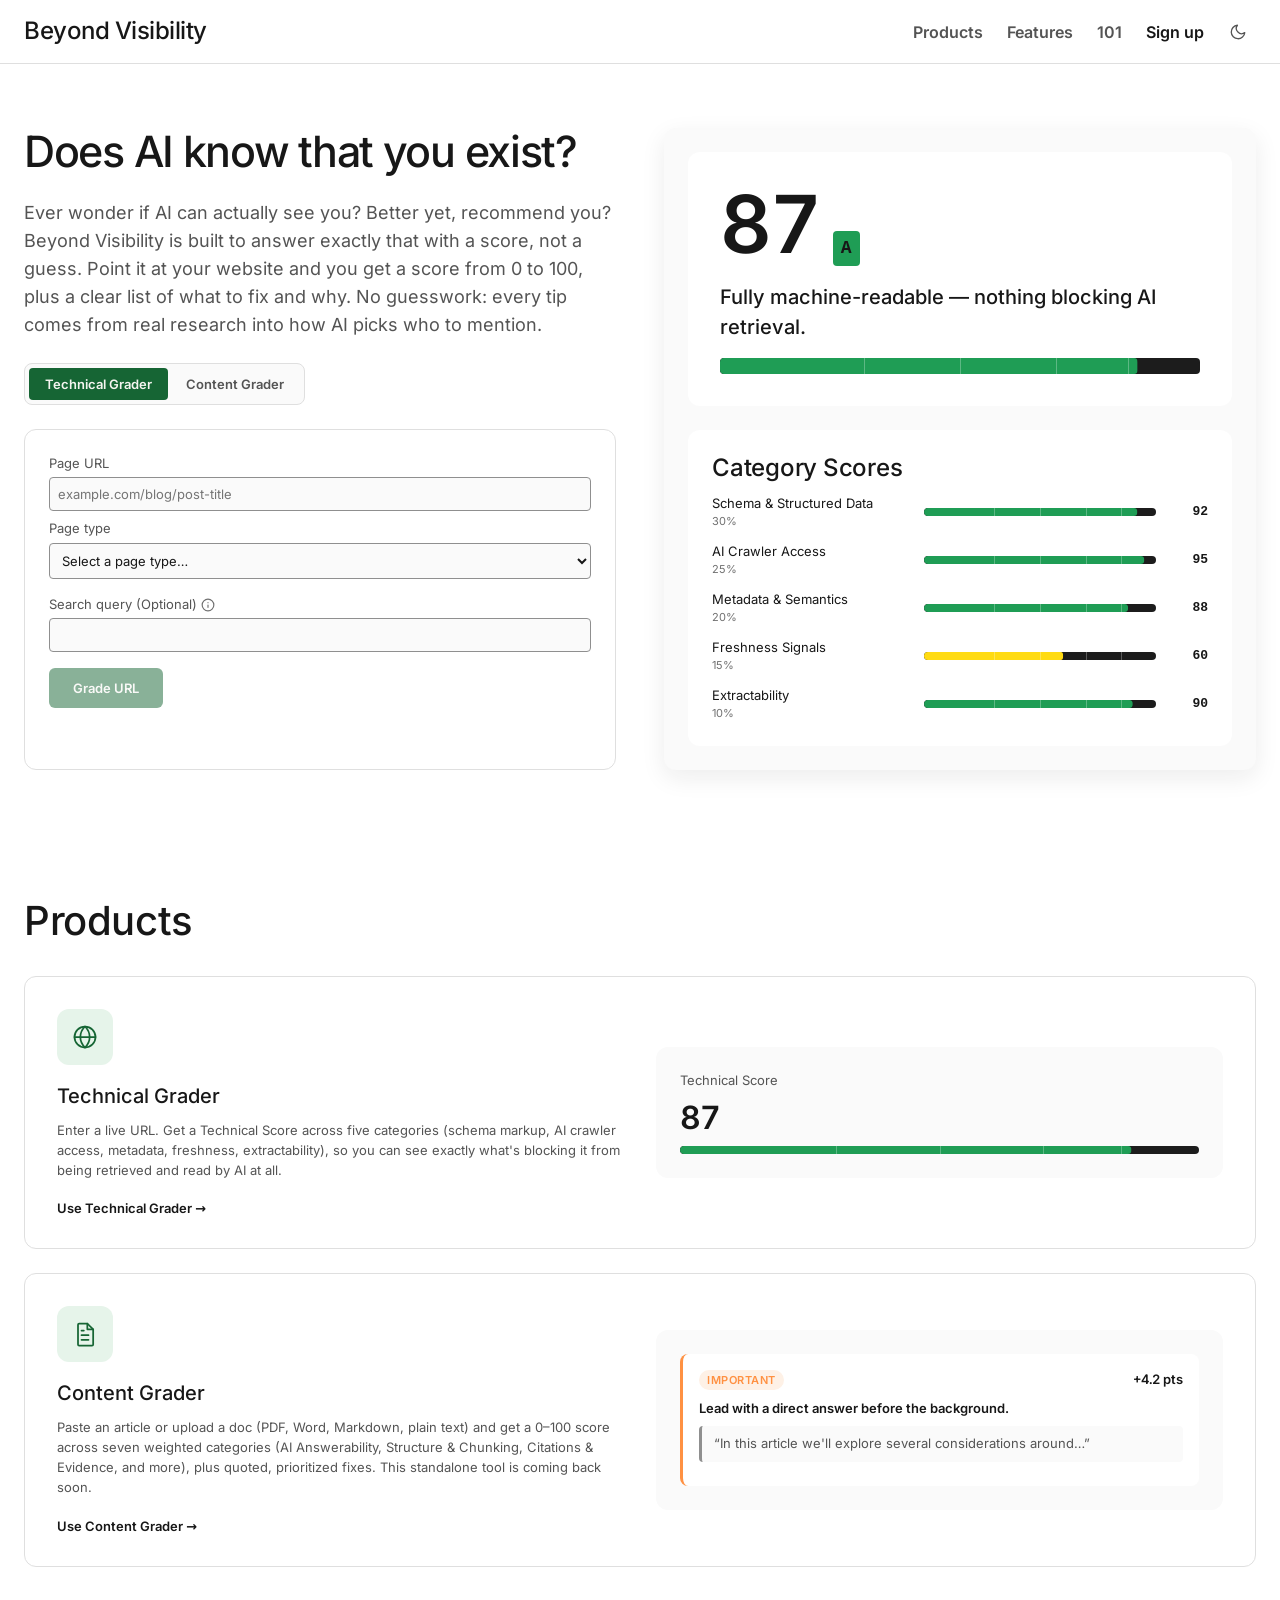
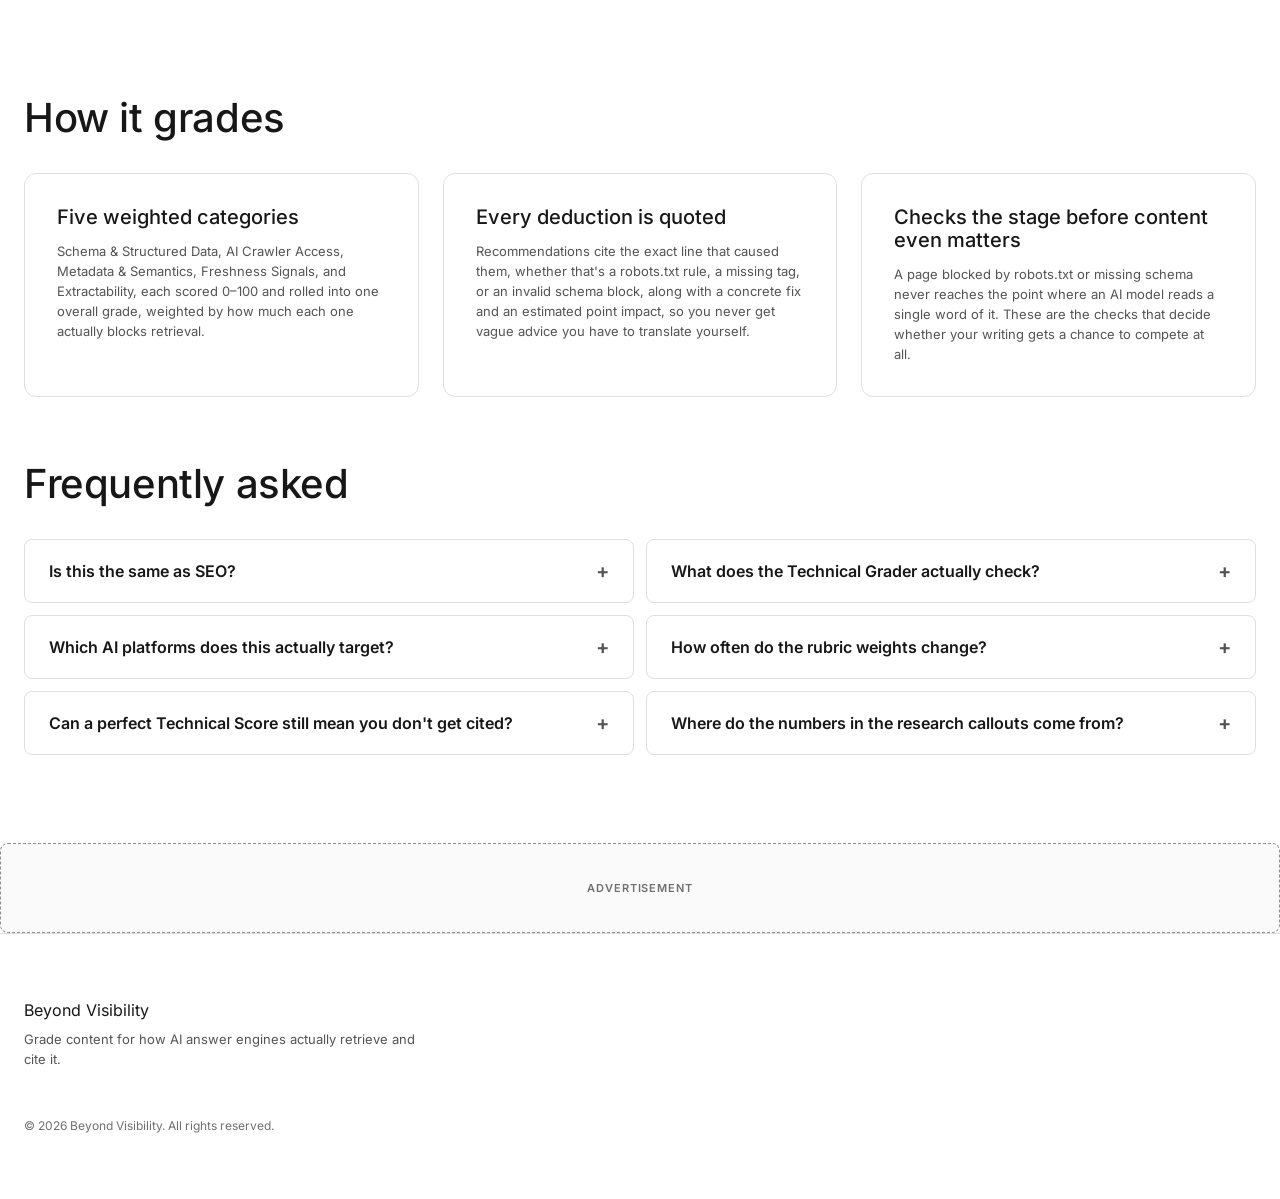
==== commit af0bf1ef: "Deploy of bhagya-d36/AEO-Grader@4d48d8b." ====
--- a/index.html
+++ b/index.html
@@ -126,10 +126,10 @@
         }
       })();
     </script>
-    <script type="module" crossorigin src="/assets/main-D_-kqwVd.js"></script>
-    <link rel="stylesheet" crossorigin href="/assets/main-B4Wltnc3.css">
+    <script type="module" crossorigin src="/assets/main-BvebSg_a.js"></script>
+    <link rel="stylesheet" crossorigin href="/assets/main-C2WZJHab.css">
   </head>
   <body>
-    <div id="root"><header class="marketing-nav"><div class="top-bar-brand"><a class="wordmark" href="/">Beyond Visibility</a></div><nav class="marketing-nav-links" aria-label="Primary"><div class="nav-dropdown"><button type="button" class="nav-dropdown-trigger" aria-haspopup="true">Products</button><ul class="nav-dropdown-menu"><li><a href="#product-web-grader">Technical Grader</a></li><li><a href="#product-content-grader">Content Grader</a></li></ul></div><a href="#features">Features</a><a class="marketing-nav-link" href="/101">101</a></nav><div class="marketing-nav-actions"><button type="button" class="link-button">Sign up</button><button type="button" class="theme-toggle" aria-label="Switch to dark mode" title="Switch to dark mode"><svg width="18" height="18" viewBox="0 0 24 24" fill="none" stroke="currentColor" stroke-width="1.75" stroke-linecap="round" stroke-linejoin="round" aria-hidden="true"><path d="M21 12.79A9 9 0 1 1 11.21 3 7 7 0 0 0 21 12.79z"></path></svg></button></div></header><main><section class="hero"><div class="hero-copy"><h1>Does AI know that you exist?</h1><p class="hero-lead">Ever wonder if AI can actually see you? Better yet, recommend you? Beyond Visibility is built to answer exactly that with a score, not a guess. Point it at your website and you get a score from 0 to 100, plus a clear list of what to fix and why. No guesswork: every tip comes from real research into how AI picks who to mention.</p><div class="grader-switch" role="group" aria-label="Grader mode"><button type="button" aria-pressed="true">Technical Grader</button><button type="button" aria-pressed="false">Content Grader</button></div><form class="grade-form"><div class="field"><label for="url">Page URL</label><input id="url" type="text" inputMode="url" autoComplete="off" placeholder="example.com/blog/post-title" required="" value=""/></div><div class="field"><label for="page_type">Page type</label><select id="page_type" required=""><option value="" disabled="" hidden="" selected="">Select a page type…</option><option value="homepage">Homepage</option><option value="article">Blog post or article</option><option value="product">Product page</option><option value="docs">Docs</option></select></div><div class="optional-fields"><div class="field"><div class="field-label-row"><label for="web_target_query">Search query (Optional)</label><span class="info-tooltip" tabindex="0" aria-label="What would someone ask an AI to find this?"><svg width="14" height="14" viewBox="0 0 24 24" fill="none" stroke="currentColor" stroke-width="2" stroke-linecap="round" stroke-linejoin="round" aria-hidden="true"><circle cx="12" cy="12" r="10"></circle><line x1="12" y1="16" x2="12" y2="12"></line><line x1="12" y1="8" x2="12.01" y2="8"></line></svg><span class="info-tooltip-text" aria-hidden="true">What would someone ask an AI to find this?</span></span></div><input id="web_target_query" type="text" value=""/></div></div><button type="submit" disabled="">Grade URL</button></form></div><div class="hero-mockup" aria-hidden="true"><div class="score-card"><div class="verdict"><span class="verdict-score">87</span><span class="verdict-band" style="--tier-color:var(--score-excellent)">A</span></div><p class="verdict-meaning">Fully machine-readable — nothing blocking AI retrieval.</p><div class="meter meter-lg" style="--tier-color:var(--score-excellent);--meter-scale:0.87" role="img" aria-label="Overall score: 87 out of 100"><div class="meter-track"><div class="meter-fill"></div><span class="meter-tick" style="left:30%"></span><span class="meter-tick" style="left:50%"></span><span class="meter-tick" style="left:70%"></span><span class="meter-tick" style="left:85%"></span></div></div></div><div class="category-bars"><h2>Category Scores</h2><div class="category-row"><div class="category-label"><span>Schema &amp; Structured Data</span><span class="category-weight">30%</span></div><div class="meter meter-sm" style="--tier-color:var(--score-excellent);--meter-scale:0.92" role="img" aria-label="Schema &amp; Structured Data: 92 out of 100"><div class="meter-track"><div class="meter-fill"></div><span class="meter-tick" style="left:30%"></span><span class="meter-tick" style="left:50%"></span><span class="meter-tick" style="left:70%"></span><span class="meter-tick" style="left:85%"></span></div></div><span class="category-score">92</span></div><div class="category-row"><div class="category-label"><span>AI Crawler Access</span><span class="category-weight">25%</span></div><div class="meter meter-sm" style="--tier-color:var(--score-excellent);--meter-scale:0.95" role="img" aria-label="AI Crawler Access: 95 out of 100"><div class="meter-track"><div class="meter-fill"></div><span class="meter-tick" style="left:30%"></span><span class="meter-tick" style="left:50%"></span><span class="meter-tick" style="left:70%"></span><span class="meter-tick" style="left:85%"></span></div></div><span class="category-score">95</span></div><div class="category-row"><div class="category-label"><span>Metadata &amp; Semantics</span><span class="category-weight">20%</span></div><div class="meter meter-sm" style="--tier-color:var(--score-excellent);--meter-scale:0.88" role="img" aria-label="Metadata &amp; Semantics: 88 out of 100"><div class="meter-track"><div class="meter-fill"></div><span class="meter-tick" style="left:30%"></span><span class="meter-tick" style="left:50%"></span><span class="meter-tick" style="left:70%"></span><span class="meter-tick" style="left:85%"></span></div></div><span class="category-score">88</span></div><div class="category-row"><div class="category-label"><span>Freshness Signals</span><span class="category-weight">15%</span></div><div class="meter meter-sm" style="--tier-color:var(--score-fair);--meter-scale:0.6" role="img" aria-label="Freshness Signals: 60 out of 100"><div class="meter-track"><div class="meter-fill"></div><span class="meter-tick" style="left:30%"></span><span class="meter-tick" style="left:50%"></span><span class="meter-tick" style="left:70%"></span><span class="meter-tick" style="left:85%"></span></div></div><span class="category-score">60</span></div><div class="category-row"><div class="category-label"><span>Extractability</span><span class="category-weight">10%</span></div><div class="meter meter-sm" style="--tier-color:var(--score-excellent);--meter-scale:0.9" role="img" aria-label="Extractability: 90 out of 100"><div class="meter-track"><div class="meter-fill"></div><span class="meter-tick" style="left:30%"></span><span class="meter-tick" style="left:50%"></span><span class="meter-tick" style="left:70%"></span><span class="meter-tick" style="left:85%"></span></div></div><span class="category-score">90</span></div></div></div></section><section class="products" id="products"><h2>Products</h2><ul class="product-grid"><li class="feature-card product-card" id="product-web-grader"><div class="product-card-copy"><div class="product-icon"><svg viewBox="0 0 24 24" fill="none" stroke="currentColor" stroke-width="1.5" stroke-linecap="round" stroke-linejoin="round" aria-hidden="true"><circle cx="12" cy="12" r="9"></circle><path d="M3 12h18"></path><path d="M12 3c2.5 2.5 4 5.7 4 9s-1.5 6.5-4 9c-2.5-2.5-4-5.7-4-9s1.5-6.5 4-9z"></path></svg></div><h3>Technical Grader</h3><p>Enter a live URL. Get a Technical Score across five categories (schema markup, AI crawler access, metadata, freshness, extractability), so you can see exactly what&#x27;s blocking it from being retrieved and read by AI at all.</p><button type="button" class="card-footer-link">Use Technical Grader →</button></div><div class="product-card-visual" aria-hidden="true"><div class="product-preview product-preview-web"><div class="product-preview-score"><span class="product-preview-score-label">Technical Score</span><span class="product-preview-score-value">87</span><div class="meter meter-sm" style="--tier-color:var(--score-excellent);--meter-scale:0.87" role="img" aria-label="Technical Score: 87 out of 100"><div class="meter-track"><div class="meter-fill"></div><span class="meter-tick" style="left:30%"></span><span class="meter-tick" style="left:50%"></span><span class="meter-tick" style="left:70%"></span><span class="meter-tick" style="left:85%"></span></div></div></div></div></div></li><li class="feature-card product-card" id="product-content-grader"><div class="product-card-copy"><div class="product-icon"><svg viewBox="0 0 24 24" fill="none" stroke="currentColor" stroke-width="1.5" stroke-linecap="round" stroke-linejoin="round" aria-hidden="true"><path d="M7 3h7l5 5v13a1 1 0 0 1-1 1H7a1 1 0 0 1-1-1V4a1 1 0 0 1 1-1z"></path><path d="M14 3v5h5"></path><path d="M9 13h6M9 17h6M9 9h2"></path></svg></div><h3>Content Grader</h3><p>Paste an article or upload a doc (PDF, Word, Markdown, plain text) and get a 0–100 score across seven weighted categories (AI Answerability, Structure &amp; Chunking, Citations &amp; Evidence, and more), plus quoted, prioritized fixes. This standalone tool is coming back soon.</p><button type="button" class="card-footer-link">Use Content Grader →</button></div><div class="product-card-visual" aria-hidden="true"><div class="product-preview product-preview-content"><div class="recommendation severity-important"><div class="recommendation-header"><span class="recommendation-tags"><span class="severity-badge severity-important">Important</span></span><span class="recommendation-impact">+4.2 pts</span></div><p class="recommendation-what">Lead with a direct answer before the background.</p><blockquote class="recommendation-quote">“In this article we&#x27;ll explore several considerations around…”</blockquote></div></div></div></li></ul></section><section class="features" id="features"><h2>How it grades</h2><ul class="feature-grid"><li class="feature-card"><h3>Five weighted categories</h3><p>Schema &amp; Structured Data, AI Crawler Access, Metadata &amp; Semantics, Freshness Signals, and Extractability, each scored 0–100 and rolled into one overall grade, weighted by how much each one actually blocks retrieval.</p></li><li class="feature-card"><h3>Every deduction is quoted</h3><p>Recommendations cite the exact line that caused them — a robots.txt rule, a missing tag, an invalid schema block — with a concrete fix and an estimated point impact, so you never get vague advice you have to translate yourself.</p></li><li class="feature-card"><h3>Checks the stage before content even matters</h3><p>A page blocked by robots.txt or missing schema never reaches the point where an AI model reads a single word of it. These are the checks that decide whether your writing gets a chance to compete at all.</p></li></ul></section><section class="faq" id="faq"><h2>Frequently asked</h2><div class="faq-list"><details class="faq-item"><summary>Is this the same as SEO?</summary><p>No, but it&#x27;s not a replacement either. Think of AEO as SEO&#x27;s newer sibling. Classic ranking signals like crawlability, authority, and freshness still matter; retrieval just adds a passage-level layer on top, and there&#x27;s no page-one click-through funnel to fall back on if that layer fails.</p></details><details class="faq-item"><summary>What does the Technical Grader actually check?</summary><p>Five categories from one URL: Schema &amp; Structured Data, AI Crawler Access, Metadata &amp; Semantics, Freshness Signals, and Extractability — whether AI can even reach, parse, and understand what your page is, before a single word of the writing itself gets judged. Content scoring (AI Answerability, Structure &amp; Chunking, Citations, and more) is coming back with the standalone Content Grader.</p></details><details class="faq-item"><summary>Which AI systems does this actually target?</summary><p>The check set is grounded in how retrieval-augmented answer engines behave generally. ChatGPT, Perplexity, Claude, and AI Overviews all share the same fetch-chunk-retrieve-synthesize shape, even though none of their exact ranking algorithms are public.</p></details><details class="faq-item"><summary>How often do the rubric weights change?</summary><p>Rarely, and only on evidence. Every category weight is pulled straight from the versioned rubric config the grader runs against (see the 101 page for the current breakdown), so a score you get today stays comparable until that version number moves.</p></details><details class="faq-item"><summary>Can a perfect Technical Score still mean you don&#x27;t get cited?</summary><p>Yes. A perfect Technical Score means nothing is blocking AI from reaching and reading your page — it says nothing about whether the writing itself is answer-shaped, well-sourced, or citable, which is what the Content Score (coming back with the Content Grader) measures. Citation also depends on factors outside any single page: how many competing pages answer the same question, how established the domain is, off-page mentions no page grade can read.</p></details><details class="faq-item"><summary>Where do the numbers in the research callouts come from?</summary><p>Primarily the Princeton GEO paper (10,000 queries across 25 domains), plus supporting industry research on content chunking, freshness, and answer-first structure. Those sources inform the content rubric returning with the Content Grader; the Technical Score&#x27;s weights are grounded in what actually blocks an AI crawler from reaching a page in the first place.</p></details></div></section><div class="ad-slot" data-placement="landing-mid" aria-hidden="true"><span class="ad-slot-label">Advertisement</span></div></main><footer class="site-footer"><div class="footer-inner"><div class="footer-brand"><span class="wordmark">Beyond Visibility</span><p class="footer-tagline">Grade content for how AI answer engines actually retrieve and cite it.</p></div></div><p class="footer-legal">© 2026 Beyond Visibility. All rights reserved.</p></footer></div>
+    <div id="root"><header class="marketing-nav"><div class="top-bar-brand"><a class="wordmark" href="/">Beyond Visibility</a></div><nav class="marketing-nav-links" aria-label="Primary"><div class="nav-dropdown"><button type="button" class="nav-dropdown-trigger" aria-haspopup="true">Products</button><ul class="nav-dropdown-menu"><li><a href="#product-web-grader">Technical Grader</a></li><li><a href="#product-content-grader">Content Grader</a></li></ul></div><a href="#features">Features</a><a class="marketing-nav-link" href="/101">101</a></nav><div class="marketing-nav-actions"><button type="button" class="link-button">Sign up</button><button type="button" class="theme-toggle" aria-label="Switch to dark mode" title="Switch to dark mode"><svg width="18" height="18" viewBox="0 0 24 24" fill="none" stroke="currentColor" stroke-width="1.75" stroke-linecap="round" stroke-linejoin="round" aria-hidden="true"><path d="M21 12.79A9 9 0 1 1 11.21 3 7 7 0 0 0 21 12.79z"></path></svg></button></div></header><main><section class="hero"><div class="hero-copy"><h1>Does AI know that you exist?</h1><p class="hero-lead">Ever wonder if AI can actually see you? Better yet, recommend you? Beyond Visibility is built to answer exactly that with a score, not a guess. Point it at your website and you get a score from 0 to 100, plus a clear list of what to fix and why. No guesswork: every tip comes from real research into how AI picks who to mention.</p><div class="grader-switch" role="group" aria-label="Grader mode"><button type="button" aria-pressed="true">Technical Grader</button><button type="button" aria-pressed="false">Content Grader</button></div><form class="grade-form"><div class="field"><label for="url">Page URL</label><input id="url" type="text" inputMode="url" autoComplete="off" placeholder="example.com/blog/post-title" required="" value=""/></div><div class="field"><label for="page_type">Page type</label><select id="page_type" required=""><option value="" disabled="" hidden="" selected="">Select a page type…</option><option value="homepage">Homepage</option><option value="article">Blog post or article</option><option value="product">Product page</option><option value="docs">Docs</option></select></div><div class="optional-fields"><div class="field"><div class="field-label-row"><label for="web_target_query">Search query (Optional)</label><span class="info-tooltip" tabindex="0" aria-label="What would someone ask an AI to find this?"><svg width="14" height="14" viewBox="0 0 24 24" fill="none" stroke="currentColor" stroke-width="2" stroke-linecap="round" stroke-linejoin="round" aria-hidden="true"><circle cx="12" cy="12" r="10"></circle><line x1="12" y1="16" x2="12" y2="12"></line><line x1="12" y1="8" x2="12.01" y2="8"></line></svg><span class="info-tooltip-text" aria-hidden="true">What would someone ask an AI to find this?</span></span></div><input id="web_target_query" type="text" value=""/></div></div><button type="submit" disabled="">Grade URL</button></form></div><div class="hero-mockup" aria-hidden="true"><div class="score-card"><div class="verdict"><span class="verdict-score">87</span><span class="verdict-band" style="--tier-color:var(--score-excellent)">A</span></div><p class="verdict-meaning">Fully machine-readable — nothing blocking AI retrieval.</p><div class="meter meter-lg" style="--tier-color:var(--score-excellent);--meter-scale:0.87" role="img" aria-label="Overall score: 87 out of 100"><div class="meter-track"><div class="meter-fill"></div><span class="meter-tick" style="left:30%"></span><span class="meter-tick" style="left:50%"></span><span class="meter-tick" style="left:70%"></span><span class="meter-tick" style="left:85%"></span></div></div></div><div class="category-bars"><h2>Category Scores</h2><div class="category-row"><div class="category-label"><span>Schema &amp; Structured Data</span><span class="category-weight">30%</span></div><div class="meter meter-sm" style="--tier-color:var(--score-excellent);--meter-scale:0.92" role="img" aria-label="Schema &amp; Structured Data: 92 out of 100"><div class="meter-track"><div class="meter-fill"></div><span class="meter-tick" style="left:30%"></span><span class="meter-tick" style="left:50%"></span><span class="meter-tick" style="left:70%"></span><span class="meter-tick" style="left:85%"></span></div></div><span class="category-score">92</span></div><div class="category-row"><div class="category-label"><span>AI Crawler Access</span><span class="category-weight">25%</span></div><div class="meter meter-sm" style="--tier-color:var(--score-excellent);--meter-scale:0.95" role="img" aria-label="AI Crawler Access: 95 out of 100"><div class="meter-track"><div class="meter-fill"></div><span class="meter-tick" style="left:30%"></span><span class="meter-tick" style="left:50%"></span><span class="meter-tick" style="left:70%"></span><span class="meter-tick" style="left:85%"></span></div></div><span class="category-score">95</span></div><div class="category-row"><div class="category-label"><span>Metadata &amp; Semantics</span><span class="category-weight">20%</span></div><div class="meter meter-sm" style="--tier-color:var(--score-excellent);--meter-scale:0.88" role="img" aria-label="Metadata &amp; Semantics: 88 out of 100"><div class="meter-track"><div class="meter-fill"></div><span class="meter-tick" style="left:30%"></span><span class="meter-tick" style="left:50%"></span><span class="meter-tick" style="left:70%"></span><span class="meter-tick" style="left:85%"></span></div></div><span class="category-score">88</span></div><div class="category-row"><div class="category-label"><span>Freshness Signals</span><span class="category-weight">15%</span></div><div class="meter meter-sm" style="--tier-color:var(--score-fair);--meter-scale:0.6" role="img" aria-label="Freshness Signals: 60 out of 100"><div class="meter-track"><div class="meter-fill"></div><span class="meter-tick" style="left:30%"></span><span class="meter-tick" style="left:50%"></span><span class="meter-tick" style="left:70%"></span><span class="meter-tick" style="left:85%"></span></div></div><span class="category-score">60</span></div><div class="category-row"><div class="category-label"><span>Extractability</span><span class="category-weight">10%</span></div><div class="meter meter-sm" style="--tier-color:var(--score-excellent);--meter-scale:0.9" role="img" aria-label="Extractability: 90 out of 100"><div class="meter-track"><div class="meter-fill"></div><span class="meter-tick" style="left:30%"></span><span class="meter-tick" style="left:50%"></span><span class="meter-tick" style="left:70%"></span><span class="meter-tick" style="left:85%"></span></div></div><span class="category-score">90</span></div></div></div></section><section class="products" id="products"><h2>Products</h2><ul class="product-grid"><li class="feature-card product-card" id="product-web-grader"><div class="product-card-copy"><div class="product-icon"><svg viewBox="0 0 24 24" fill="none" stroke="currentColor" stroke-width="1.5" stroke-linecap="round" stroke-linejoin="round" aria-hidden="true"><circle cx="12" cy="12" r="9"></circle><path d="M3 12h18"></path><path d="M12 3c2.5 2.5 4 5.7 4 9s-1.5 6.5-4 9c-2.5-2.5-4-5.7-4-9s1.5-6.5 4-9z"></path></svg></div><h3>Technical Grader</h3><p>Enter a live URL. Get a Technical Score across five categories (schema markup, AI crawler access, metadata, freshness, extractability), so you can see exactly what&#x27;s blocking it from being retrieved and read by AI at all.</p><button type="button" class="card-footer-link">Use Technical Grader →</button></div><div class="product-card-visual" aria-hidden="true"><div class="product-preview product-preview-web"><div class="product-preview-score"><span class="product-preview-score-label">Technical Score</span><span class="product-preview-score-value">87</span><div class="meter meter-sm" style="--tier-color:var(--score-excellent);--meter-scale:0.87" role="img" aria-label="Technical Score: 87 out of 100"><div class="meter-track"><div class="meter-fill"></div><span class="meter-tick" style="left:30%"></span><span class="meter-tick" style="left:50%"></span><span class="meter-tick" style="left:70%"></span><span class="meter-tick" style="left:85%"></span></div></div></div></div></div></li><li class="feature-card product-card" id="product-content-grader"><div class="product-card-copy"><div class="product-icon"><svg viewBox="0 0 24 24" fill="none" stroke="currentColor" stroke-width="1.5" stroke-linecap="round" stroke-linejoin="round" aria-hidden="true"><path d="M7 3h7l5 5v13a1 1 0 0 1-1 1H7a1 1 0 0 1-1-1V4a1 1 0 0 1 1-1z"></path><path d="M14 3v5h5"></path><path d="M9 13h6M9 17h6M9 9h2"></path></svg></div><h3>Content Grader</h3><p>Paste an article or upload a doc (PDF, Word, Markdown, plain text) and get a 0–100 score across seven weighted categories (AI Answerability, Structure &amp; Chunking, Citations &amp; Evidence, and more), plus quoted, prioritized fixes. This standalone tool is coming back soon.</p><button type="button" class="card-footer-link">Use Content Grader →</button></div><div class="product-card-visual" aria-hidden="true"><div class="product-preview product-preview-content"><div class="recommendation severity-important"><div class="recommendation-header"><span class="recommendation-tags"><span class="severity-badge severity-important">Important</span></span><span class="recommendation-impact">+4.2 pts</span></div><p class="recommendation-what">Lead with a direct answer before the background.</p><blockquote class="recommendation-quote">“In this article we&#x27;ll explore several considerations around…”</blockquote></div></div></div></li></ul></section><section class="features" id="features"><h2>How it grades</h2><ul class="feature-grid"><li class="feature-card"><h3>Five weighted categories</h3><p>Schema &amp; Structured Data, AI Crawler Access, Metadata &amp; Semantics, Freshness Signals, and Extractability, each scored 0–100 and rolled into one overall grade, weighted by how much each one actually blocks retrieval.</p></li><li class="feature-card"><h3>Every deduction is quoted</h3><p>Recommendations cite the exact line that caused them, whether that&#x27;s a robots.txt rule, a missing tag, or an invalid schema block, along with a concrete fix and an estimated point impact, so you never get vague advice you have to translate yourself.</p></li><li class="feature-card"><h3>Checks the stage before content even matters</h3><p>A page blocked by robots.txt or missing schema never reaches the point where an AI model reads a single word of it. These are the checks that decide whether your writing gets a chance to compete at all.</p></li></ul></section><section class="faq" id="faq"><h2>Frequently asked</h2><div class="faq-list"><details class="faq-item"><summary>Is this the same as SEO?</summary><p>No, but it&#x27;s not a replacement either. Think of AEO as SEO&#x27;s newer sibling. Classic ranking signals like crawlability, authority, and freshness still matter; retrieval just adds a passage-level layer on top, and there&#x27;s no page-one click-through funnel to fall back on if that layer fails.</p></details><details class="faq-item"><summary>What does the Technical Grader actually check?</summary><p>Five categories from one URL: Schema &amp; Structured Data, AI Crawler Access, Metadata &amp; Semantics, Freshness Signals, and Extractability — whether AI can even reach, parse, and understand what your page is, before a single word of the writing itself gets judged. Content scoring (AI Answerability, Structure &amp; Chunking, Citations, and more) is coming back with the standalone Content Grader.</p></details><details class="faq-item"><summary>Which AI platforms does this actually target?</summary><p>The check set is grounded in how retrieval-augmented answer engines behave generally. ChatGPT, Perplexity, Claude, and AI Overviews all share the same fetch-chunk-retrieve-synthesize shape, even though none of their exact ranking algorithms are public.</p></details><details class="faq-item"><summary>How often do the rubric weights change?</summary><p>Rarely, and only on evidence. Every category weight is pulled straight from the versioned rubric config the grader runs against (see the 101 page for the current breakdown), so a score you get today stays comparable until that version number moves.</p></details><details class="faq-item"><summary>Can a perfect Technical Score still mean you don&#x27;t get cited?</summary><p>Yes. A perfect Technical Score means nothing is blocking AI from reaching and reading your page — it says nothing about whether the writing itself is answer-shaped, well-sourced, or citable, which is what the Content Score (coming back with the Content Grader) measures. Citation also depends on factors outside any single page: how many competing pages answer the same question, how established the domain is, off-page mentions no page grade can read.</p></details><details class="faq-item"><summary>Where do the numbers in the research callouts come from?</summary><p>Primarily the Princeton GEO paper (10,000 queries across 25 domains), plus supporting industry research on content chunking, freshness, and answer-first structure. Those sources inform the content rubric returning with the Content Grader; the Technical Score&#x27;s weights are grounded in what actually blocks an AI crawler from reaching a page in the first place.</p></details></div></section><div class="ad-slot" data-placement="landing-mid" aria-hidden="true"><span class="ad-slot-label">Advertisement</span></div></main><footer class="site-footer"><div class="footer-inner"><div class="footer-brand"><span class="wordmark">Beyond Visibility</span><p class="footer-tagline">Grade content for how AI answer engines actually retrieve and cite it.</p></div></div><p class="footer-legal">© 2026 Beyond Visibility. All rights reserved.</p></footer></div>
   </body>
 </html>
--- a/assets/main-C2WZJHab.css
+++ b/assets/main-C2WZJHab.css
@@ -0,0 +1 @@
+@font-face{font-family:Inter;font-style:normal;font-display:swap;font-weight:400;src:url(/assets/inter-cyrillic-ext-400-normal-BQZuk6qB.woff2)format("woff2"),url(/assets/inter-cyrillic-ext-400-normal-DQukG94-.woff)format("woff");unicode-range:U+460-52F,U+1C80-1C8A,U+20B4,U+2DE0-2DFF,U+A640-A69F,U+FE2E-FE2F}@font-face{font-family:Inter;font-style:normal;font-display:swap;font-weight:400;src:url(/assets/inter-cyrillic-400-normal-obahsSVq.woff2)format("woff2"),url(/assets/inter-cyrillic-400-normal-HOLc17fK.woff)format("woff");unicode-range:U+301,U+400-45F,U+490-491,U+4B0-4B1,U+2116}@font-face{font-family:Inter;font-style:normal;font-display:swap;font-weight:400;src:url(/assets/inter-greek-ext-400-normal-DGGRlc-M.woff2)format("woff2"),url(/assets/inter-greek-ext-400-normal-KugGGMne.woff)format("woff");unicode-range:U+1F??}@font-face{font-family:Inter;font-style:normal;font-display:swap;font-weight:400;src:url(/assets/inter-greek-400-normal-B4URO6DV.woff2)format("woff2"),url(/assets/inter-greek-400-normal-q2sYcFCs.woff)format("woff");unicode-range:U+370-377,U+37A-37F,U+384-38A,U+38C,U+38E-3A1,U+3A3-3FF}@font-face{font-family:Inter;font-style:normal;font-display:swap;font-weight:400;src:url(/assets/inter-vietnamese-400-normal-DMkecbls.woff2)format("woff2"),url(/assets/inter-vietnamese-400-normal-Bbgyi5SW.woff)format("woff");unicode-range:U+102-103,U+110-111,U+128-129,U+168-169,U+1A0-1A1,U+1AF-1B0,U+300-301,U+303-304,U+308-309,U+323,U+329,U+1EA0-1EF9,U+20AB}@font-face{font-family:Inter;font-style:normal;font-display:swap;font-weight:400;src:url(/assets/inter-latin-ext-400-normal-C1nco2VV.woff2)format("woff2"),url(/assets/inter-latin-ext-400-normal-77YHD8bZ.woff)format("woff");unicode-range:U+100-2BA,U+2BD-2C5,U+2C7-2CC,U+2CE-2D7,U+2DD-2FF,U+304,U+308,U+329,U+1D00-1DBF,U+1E00-1E9F,U+1EF2-1EFF,U+2020,U+20A0-20AB,U+20AD-20C0,U+2113,U+2C60-2C7F,U+A720-A7FF}@font-face{font-family:Inter;font-style:normal;font-display:swap;font-weight:400;src:url(/assets/inter-latin-400-normal-C38fXH4l.woff2)format("woff2"),url(/assets/inter-latin-400-normal-CyCys3Eg.woff)format("woff");unicode-range:U+??,U+131,U+152-153,U+2BB-2BC,U+2C6,U+2DA,U+2DC,U+304,U+308,U+329,U+2000-206F,U+20AC,U+2122,U+2191,U+2193,U+2212,U+2215,U+FEFF,U+FFFD}@font-face{font-family:Inter;font-style:normal;font-display:swap;font-weight:500;src:url(/assets/inter-cyrillic-ext-500-normal-B0yAr1jD.woff2)format("woff2"),url(/assets/inter-cyrillic-ext-500-normal-BmqWE9Dz.woff)format("woff");unicode-range:U+460-52F,U+1C80-1C8A,U+20B4,U+2DE0-2DFF,U+A640-A69F,U+FE2E-FE2F}@font-face{font-family:Inter;font-style:normal;font-display:swap;font-weight:500;src:url(/assets/inter-cyrillic-500-normal-BasfLYem.woff2)format("woff2"),url(/assets/inter-cyrillic-500-normal-CxZf_p3X.woff)format("woff");unicode-range:U+301,U+400-45F,U+490-491,U+4B0-4B1,U+2116}@font-face{font-family:Inter;font-style:normal;font-display:swap;font-weight:500;src:url(/assets/inter-greek-ext-500-normal-C4iEst2y.woff2)format("woff2"),url(/assets/inter-greek-ext-500-normal-2j5mBUwD.woff)format("woff");unicode-range:U+1F??}@font-face{font-family:Inter;font-style:normal;font-display:swap;font-weight:500;src:url(/assets/inter-greek-500-normal-BIZE56-Y.woff2)format("woff2"),url(/assets/inter-greek-500-normal-Xzm54t5V.woff)format("woff");unicode-range:U+370-377,U+37A-37F,U+384-38A,U+38C,U+38E-3A1,U+3A3-3FF}@font-face{font-family:Inter;font-style:normal;font-display:swap;font-weight:500;src:url(/assets/inter-vietnamese-500-normal-DOriooB6.woff2)format("woff2"),url(/assets/inter-vietnamese-500-normal-mJboJaSs.woff)format("woff");unicode-range:U+102-103,U+110-111,U+128-129,U+168-169,U+1A0-1A1,U+1AF-1B0,U+300-301,U+303-304,U+308-309,U+323,U+329,U+1EA0-1EF9,U+20AB}@font-face{font-family:Inter;font-style:normal;font-display:swap;font-weight:500;src:url(/assets/inter-latin-ext-500-normal-CV4jyFjo.woff2)format("woff2"),url(/assets/inter-latin-ext-500-normal-BxGbmqWO.woff)format("woff");unicode-range:U+100-2BA,U+2BD-2C5,U+2C7-2CC,U+2CE-2D7,U+2DD-2FF,U+304,U+308,U+329,U+1D00-1DBF,U+1E00-1E9F,U+1EF2-1EFF,U+2020,U+20A0-20AB,U+20AD-20C0,U+2113,U+2C60-2C7F,U+A720-A7FF}@font-face{font-family:Inter;font-style:normal;font-display:swap;font-weight:500;src:url(/assets/inter-latin-500-normal-Cerq10X2.woff2)format("woff2"),url(/assets/inter-latin-500-normal-BL9OpVg8.woff)format("woff");unicode-range:U+??,U+131,U+152-153,U+2BB-2BC,U+2C6,U+2DA,U+2DC,U+304,U+308,U+329,U+2000-206F,U+20AC,U+2122,U+2191,U+2193,U+2212,U+2215,U+FEFF,U+FFFD}@font-face{font-family:Inter;font-style:normal;font-display:swap;font-weight:600;src:url(/assets/inter-cyrillic-ext-600-normal-Dfes3d0z.woff2)format("woff2"),url(/assets/inter-cyrillic-ext-600-normal-Bcila6Z-.woff)format("woff");unicode-range:U+460-52F,U+1C80-1C8A,U+20B4,U+2DE0-2DFF,U+A640-A69F,U+FE2E-FE2F}@font-face{font-family:Inter;font-style:normal;font-display:swap;font-weight:600;src:url(/assets/inter-cyrillic-600-normal-CWCymEST.woff2)format("woff2"),url(/assets/inter-cyrillic-600-normal-4D_pXhcN.woff)format("woff");unicode-range:U+301,U+400-45F,U+490-491,U+4B0-4B1,U+2116}@font-face{font-family:Inter;font-style:normal;font-display:swap;font-weight:600;src:url(/assets/inter-greek-ext-600-normal-DRtmH8MT.woff2)format("woff2"),url(/assets/inter-greek-ext-600-normal-B8X0CLgF.woff)format("woff");unicode-range:U+1F??}@font-face{font-family:Inter;font-style:normal;font-display:swap;font-weight:600;src:url(/assets/inter-greek-600-normal-plRanbMR.woff2)format("woff2"),url(/assets/inter-greek-600-normal-BZpKdvQh.woff)format("woff");unicode-range:U+370-377,U+37A-37F,U+384-38A,U+38C,U+38E-3A1,U+3A3-3FF}@font-face{font-family:Inter;font-style:normal;font-display:swap;font-weight:600;src:url(/assets/inter-vietnamese-600-normal-Cc8MFFhd.woff2)format("woff2"),url(/assets/inter-vietnamese-600-normal-BuLX-rYi.woff)format("woff");unicode-range:U+102-103,U+110-111,U+128-129,U+168-169,U+1A0-1A1,U+1AF-1B0,U+300-301,U+303-304,U+308-309,U+323,U+329,U+1EA0-1EF9,U+20AB}@font-face{font-family:Inter;font-style:normal;font-display:swap;font-weight:600;src:url(/assets/inter-latin-ext-600-normal-D2bJ5OIk.woff2)format("woff2"),url(/assets/inter-latin-ext-600-normal-CIVaiw4L.woff)format("woff");unicode-range:U+100-2BA,U+2BD-2C5,U+2C7-2CC,U+2CE-2D7,U+2DD-2FF,U+304,U+308,U+329,U+1D00-1DBF,U+1E00-1E9F,U+1EF2-1EFF,U+2020,U+20A0-20AB,U+20AD-20C0,U+2113,U+2C60-2C7F,U+A720-A7FF}@font-face{font-family:Inter;font-style:normal;font-display:swap;font-weight:600;src:url(/assets/inter-latin-600-normal-LgqL8muc.woff2)format("woff2"),url(/assets/inter-latin-600-normal-CiBQ2DWP.woff)format("woff");unicode-range:U+??,U+131,U+152-153,U+2BB-2BC,U+2C6,U+2DA,U+2DC,U+304,U+308,U+329,U+2000-206F,U+20AC,U+2122,U+2191,U+2193,U+2212,U+2215,U+FEFF,U+FFFD}:root{--surface-0:#fff;--surface-1:#fff;--surface-2:#fafafa;--surface-3:#f0f0f0;--border:#dfdfdf;--border-strong:#8f8f8f;--text:#171717;--text-muted:#545454;--text-subtle:#707070;--text-placeholder:#9a9a9a;--accent:#166534;--accent-hover:#1a6b3f;--accent-press:#0f4c2b;--accent-fg:#f5f5f0;--accent-ring:#166534;--accent-bg:#e6f4ea;--score-fg:#171717;--score-excellent:#1f9d55;--score-good:#a3e635;--score-fair:#ffdb13;--score-weak:#ff9142;--score-poor:#ff5c4d;--meter-track:#1c1c1c;--meter-tick:#ffffff47;--danger:#ff5c4d;--danger-bg:#fdeceb;--warning:#ff9142;--warning-bg:#fef1e6;--neutral-badge:#545454;--neutral-badge-bg:#fafafa;--shadow-1:0 1px 2px #1717170f;--shadow-2:0 8px 24px #17171714;--shadow-3:0 16px 48px #17171724;--font-display:"Inter", system-ui, sans-serif;--font-sans:"Inter", system-ui, "Segoe UI", Roboto, sans-serif;--font-mono:ui-monospace, Menlo, Monaco, Consolas, "Liberation Mono", monospace;--text-2xs:11px;--text-xs:12px;--text-sm:13px;--text-base:16px;--text-md:18px;--text-lg:20px;--text-xl:24px;--text-2xl:32px;--text-3xl:40px;--text-score:clamp(56px, 8vw, 80px);--text-hero:clamp(40px, 5vw + 1rem, 64px);--space-1:4px;--space-2:8px;--space-3:12px;--space-4:16px;--space-6:24px;--space-8:32px;--space-12:48px;--space-16:64px;--radius-sm:4px;--radius-md:8px;--radius-lg:12px;--radius-xl:16px;--radius-full:999px;--radius-btn:6px;--dur-fast:.12s;--dur-normal:.2s;--dur-slow:.32s;--ease-out:cubic-bezier(0, 0, .2, 1);--ease-in:cubic-bezier(.4, 0, 1, 1);--ease-in-out:cubic-bezier(.4, 0, .2, 1);font:var(--text-base) / 1.5 var(--font-sans);--lightningcss-light:initial;--lightningcss-dark: ;color-scheme:light dark;color:var(--text);background:var(--surface-0);font-synthesis:none;text-rendering:optimizelegibility;-webkit-font-smoothing:antialiased;-moz-osx-font-smoothing:grayscale}@media (prefers-color-scheme:dark){:root{--lightningcss-light: ;--lightningcss-dark:initial}:root:not([data-theme=light]){--surface-0:#1c1c1c;--surface-1:#202020;--surface-2:#282828;--surface-3:#323232;--border:#2e2e2e;--border-strong:#757575;--text:#ededed;--text-muted:#a8a8a8;--text-subtle:#949494;--text-placeholder:#6e6e6e;--accent:#1f9d55;--accent-hover:#2ba35f;--accent-press:#1e9752;--accent-fg:#171717;--accent-ring:#2ba35f;--accent-bg:#16281c;--danger-bg:#2b1a17;--warning-bg:#2b220f;--neutral-badge:#a8a8a8;--neutral-badge-bg:#282828;--shadow-1:0 1px 2px #0006;--shadow-2:0 8px 24px #00000073;--shadow-3:0 16px 48px #0000008c}}:root[data-theme=dark]{--surface-0:#1c1c1c;--surface-1:#202020;--surface-2:#282828;--surface-3:#323232;--border:#2e2e2e;--border-strong:#757575;--text:#ededed;--text-muted:#a8a8a8;--text-subtle:#949494;--text-placeholder:#6e6e6e;--accent:#1f9d55;--accent-hover:#2ba35f;--accent-press:#1e9752;--accent-fg:#171717;--accent-ring:#2ba35f;--accent-bg:#16281c;--danger-bg:#2b1a17;--warning-bg:#2b220f;--neutral-badge:#a8a8a8;--neutral-badge-bg:#282828;--shadow-1:0 1px 2px #0006;--shadow-2:0 8px 24px #00000073;--shadow-3:0 16px 48px #0000008c}*{box-sizing:border-box}body{margin:0}h1{font-family:var(--font-display);letter-spacing:-.02em;color:var(--text);margin:0;font-weight:500;line-height:1.1}h2,h3{font-family:var(--font-sans);color:var(--text);margin:0;font-weight:500;line-height:1.15}p{margin:0}button{font-family:var(--font-sans);cursor:pointer}textarea,input,select{font-family:var(--font-sans);font-size:var(--text-sm)}.theme-toggle{width:36px;height:36px;color:var(--text-muted);transition:color var(--dur-fast) var(--ease-out);background:0 0;border:none;flex-shrink:0;justify-content:center;align-items:center;display:inline-flex}.theme-toggle:hover{color:var(--text)}:focus-visible{outline:2px solid var(--accent-ring);outline-offset:2px;border-radius:var(--radius-sm)}@media (prefers-reduced-motion:reduce){*,:before,:after{scroll-behavior:auto!important;transition-duration:.01ms!important;animation-duration:.01ms!important;animation-iteration-count:1!important}}.app{min-height:100vh}.top-bar{z-index:10;justify-content:space-between;align-items:center;gap:var(--space-6);height:60px;padding:0 var(--space-6);background:var(--surface-0);border-bottom:1px solid var(--border);display:flex;position:sticky;top:0}.top-bar-brand{align-items:baseline;gap:var(--space-2);display:flex}.top-bar-brand .wordmark{cursor:pointer;font-family:var(--font-display);font-weight:500;font-size:var(--text-xl);letter-spacing:-.02em;color:var(--text);background:0 0;border:none;padding:0;line-height:1.1;text-decoration:none}.workspace{gap:var(--space-8);width:100%;max-width:1440px;padding:var(--space-8) var(--space-6) var(--space-16);grid-template-columns:1fr;margin:0 auto;display:grid}.input-pane{gap:var(--space-2);flex-direction:column;min-width:0;display:flex}.pane-label{font-family:var(--font-mono);font-size:var(--text-2xs);letter-spacing:.08em;text-transform:uppercase;color:var(--text-subtle);margin-bottom:var(--space-2);font-weight:600}.results-pane{min-width:0}.coming-soon{width:100%;max-width:1440px;padding:var(--space-16) var(--space-6);justify-content:center;margin:0 auto;display:flex}.coming-soon-card{align-items:flex-start;gap:var(--space-4);max-width:56ch;padding:var(--space-8);background:var(--surface-2);border:1px solid var(--border);border-radius:var(--radius-lg);flex-direction:column;display:flex}.coming-soon-card h1{font-size:var(--text-2xl);letter-spacing:-.01em;margin:0}.coming-soon-card p{color:var(--text-muted);line-height:1.55}@media (width>=960px){.workspace{align-items:start;gap:var(--space-12);grid-template-columns:400px 1fr}.input-pane{top:calc(60px + var(--space-8));position:sticky}}.category-bars h2,.recommendations h2{font-size:var(--text-xl);letter-spacing:-.01em}.grade-form{gap:var(--space-2);background:var(--surface-1);border:1px solid var(--border);border-radius:var(--radius-lg);padding:var(--space-6);flex-direction:column;display:flex}.field-label{font-weight:600;font-size:var(--text-sm)}.field-label-row{align-items:center;gap:var(--space-1);display:flex}.info-tooltip{color:var(--text-subtle);cursor:help;display:inline-flex;position:relative}.info-tooltip:hover,.info-tooltip:focus-visible{color:var(--text)}.info-tooltip-text{top:calc(100% + var(--space-2));width:max-content;max-width:220px;padding:var(--space-2) var(--space-3);border-radius:var(--radius-sm);background:var(--surface-2);border:1px solid var(--border-strong);color:var(--text);font-size:var(--text-xs);text-align:center;opacity:0;visibility:hidden;transition:opacity var(--dur-fast) var(--ease-out);pointer-events:none;z-index:10;font-weight:400;line-height:1.4;position:absolute;left:50%;transform:translate(-50%)}.info-tooltip:hover .info-tooltip-text,.info-tooltip:focus-visible .info-tooltip-text{opacity:1;visibility:visible}.visually-hidden{clip:rect(0, 0, 0, 0);white-space:nowrap;border:0;width:1px;height:1px;margin:-1px;padding:0;position:absolute;overflow:hidden}.content-label-row{justify-content:space-between;align-items:center;gap:var(--space-2) var(--space-3);flex-wrap:wrap;display:flex}.attach-btn{align-items:center;gap:var(--space-1);color:var(--text-muted);border:1px solid var(--border-strong);border-radius:var(--radius-btn);padding:var(--space-1) var(--space-2);font-size:var(--text-xs);transition:border-color var(--dur-fast) var(--ease-out), color var(--dur-fast) var(--ease-out);background:0 0;font-weight:600;display:inline-flex}.attach-btn:hover:not(:disabled){border-color:var(--text);color:var(--text)}.attach-btn:active:not(:disabled){transform:scale(.97)}.attach-btn:disabled{opacity:.6;cursor:not-allowed}.file-chip{align-self:flex-start;align-items:center;gap:var(--space-2);font-family:var(--font-mono);font-size:var(--text-xs);color:var(--text-muted);background:var(--surface-2);border-radius:var(--radius-full);padding:var(--space-1) var(--space-1) var(--space-1) var(--space-3);display:inline-flex}.file-chip-clear{border-radius:var(--radius-full);width:24px;height:24px;color:var(--text-subtle);font-size:var(--text-sm);transition:background var(--dur-fast) var(--ease-out), color var(--dur-fast) var(--ease-out);background:0 0;border:none;justify-content:center;align-items:center;line-height:1;display:inline-flex}.file-chip-clear:hover{background:var(--surface-3);color:var(--text)}.attach-error{font-size:var(--text-sm);color:var(--danger)}textarea{border:1px solid var(--border-strong);border-radius:var(--radius-md);width:100%;padding:var(--space-3);background:var(--surface-2);color:var(--text);resize:vertical;transition:border-color var(--dur-fast) var(--ease-out)}textarea:hover{border-color:var(--text)}.word-count{font-family:var(--font-mono);font-variant-numeric:tabular-nums;font-size:var(--text-sm);color:var(--text-muted);text-align:right}.optional-fields{gap:var(--space-3);margin:var(--space-2) 0;grid-template-columns:repeat(auto-fit,minmax(180px,1fr));display:grid}.field{gap:var(--space-1);flex-direction:column;display:flex}.field label{font-size:var(--text-sm);color:var(--text-muted)}.field input,.field select{border:1px solid var(--border-strong);border-radius:var(--radius-sm);padding:var(--space-2);background:var(--surface-2);color:var(--text);transition:border-color var(--dur-fast) var(--ease-out)}.field input:hover,.field select:hover{border-color:var(--text)}.grade-form button[type=submit]{align-self:flex-start;align-items:center;gap:var(--space-2);background:var(--accent);color:var(--accent-fg);border-radius:var(--radius-btn);padding:var(--space-3) var(--space-6);font-size:var(--text-sm);transition:background var(--dur-fast) var(--ease-out), transform var(--dur-fast) var(--ease-out);border:none;font-weight:600;display:inline-flex}.grade-form button[type=submit]:hover:not(:disabled){background:var(--accent-hover)}.grade-form button[type=submit]:active:not(:disabled){background:var(--accent-press);transform:scale(.97)}.grade-form button[type=submit]:disabled{opacity:.5;cursor:not-allowed}.btn-spinner{border-radius:var(--radius-full);width:14px;height:14px;animation:spin var(--dur-slow) linear infinite;border:2px solid;border-top-color:#0000}@keyframes spin{to{transform:rotate(360deg)}}.error-banner{margin-top:var(--space-3);padding:var(--space-3) var(--space-4);border-radius:var(--radius-md);background:var(--danger-bg);color:var(--danger);font-size:var(--text-sm)}.results-reveal{gap:var(--space-8);flex-direction:column;display:flex}.score-card{gap:var(--space-4);background:var(--surface-1);border:1px solid var(--border);border-radius:var(--radius-lg);padding:var(--space-8);flex-direction:column;display:flex}.verdict{align-items:baseline;gap:var(--space-3);display:flex}.verdict-score{font-family:var(--font-display);font-weight:800;font-size:var(--text-score);letter-spacing:-.02em;font-variant-numeric:tabular-nums;color:var(--text);line-height:1}.verdict-band{font-family:var(--font-mono);font-size:var(--text-md);color:var(--score-fg);background:var(--tier-color);border-radius:var(--radius-sm);padding:var(--space-1) var(--space-2);font-weight:700}.verdict-meaning{font-size:var(--text-lg);color:var(--text);max-width:60ch;font-weight:500}.versions{font-family:var(--font-mono);font-size:var(--text-xs);color:var(--text-subtle);margin-top:var(--space-2)!important}.warnings{color:var(--warning);font-size:var(--text-sm);margin:var(--space-1) 0;padding-left:var(--space-4)}.meter{align-items:center;display:flex}.meter-track{background:var(--meter-track);border-radius:var(--radius-sm);flex:1;position:relative;overflow:hidden}.meter-sm .meter-track{height:var(--space-2)}.meter-lg .meter-track{height:var(--space-4)}.meter-fill{border-radius:var(--radius-sm);background-color:var(--tier-color);transform-origin:0;width:100%;height:100%;animation:meter-fill var(--dur-slow) var(--ease-out) both;animation-delay:.2s;display:block}@keyframes meter-fill{0%{transform:scaleX(0)}to{transform:scaleX(var(--meter-scale))}}.meter-tick{background:var(--meter-tick);width:1px;position:absolute;top:0;bottom:0}.page-summary{align-items:baseline;gap:var(--space-2) var(--space-3);font-size:var(--text-sm);flex-wrap:wrap;display:flex}.page-summary-url{color:var(--text);word-break:break-all}.page-summary-meta,.score-card-na .verdict-score{color:var(--text-subtle)}.category-bars{background:var(--surface-1);border:1px solid var(--border);border-radius:var(--radius-lg);padding:var(--space-6)}.category-row{align-items:center;gap:var(--space-3);margin-top:var(--space-3);grid-template-columns:200px 1fr 40px;display:grid}.category-label{font-size:var(--text-sm);flex-direction:column;display:flex}.category-weight{font-size:var(--text-2xs);color:var(--text-subtle)}.category-score{font-family:var(--font-mono);font-variant-numeric:tabular-nums;text-align:right;font-weight:600;font-size:var(--text-sm)}@media (width<=520px){.category-row{row-gap:var(--space-1);grid-template-columns:1fr auto}.category-row>:first-child{grid-area:1/1}.category-row>:last-child{grid-area:1/2}.category-row>:nth-child(2){grid-area:2/1/auto/-1}}.recommendations h2{margin-top:var(--space-6);margin-bottom:var(--space-3)}.recommendations h2:first-child{margin-top:0}.no-recommendations{color:var(--text-muted)}.recommendation-list,.recommendation-groups{gap:var(--space-3);flex-direction:column;display:flex}.recommendation-group{background:var(--surface-1);border:1px solid var(--border);border-radius:var(--radius-md);padding:var(--space-3) var(--space-4)}.recommendation-group summary{cursor:pointer;align-items:center;gap:var(--space-3);list-style:none;display:flex}.recommendation-group summary::-webkit-details-marker{display:none}.recommendation-group summary:after{content:"+";font-size:var(--text-lg);color:var(--text-muted);transition:transform var(--dur-fast) var(--ease-out);flex-shrink:0;margin-left:auto}.recommendation-group[open] summary:after{transform:rotate(45deg)}.recommendation-group-count{font-size:var(--text-sm);color:var(--text-muted)}.recommendation-group[open] .recommendation-list{margin-top:var(--space-3)}.recommendation{background:var(--surface-1);box-shadow:var(--shadow-1);border-radius:var(--radius-md);padding:var(--space-4);border-left-style:solid;border-left-width:3px}.quick-wins .recommendation{background:var(--surface-2)}.recommendation.severity-critical{border-left-color:var(--danger)}.recommendation.severity-important{border-left-color:var(--warning)}.recommendation.severity-nice_to_have{border-left-color:var(--neutral-badge)}.recommendation-header{margin-bottom:var(--space-2);justify-content:space-between;align-items:center;display:flex}.recommendation-tags{align-items:center;gap:var(--space-2);display:flex}.severity-badge,.source-badge,.coming-soon-badge{font-size:var(--text-2xs);text-transform:uppercase;letter-spacing:.05em;padding:2px var(--space-2);border-radius:var(--radius-full);font-weight:700}.coming-soon-badge{margin-left:var(--space-2);background:var(--neutral-badge-bg);color:var(--neutral-badge);border:1px solid var(--border);white-space:nowrap;vertical-align:middle;display:inline-block}.severity-badge.severity-critical{background:var(--danger-bg);color:var(--danger)}.severity-badge.severity-important{background:var(--warning-bg);color:var(--warning)}.severity-badge.severity-nice_to_have{background:var(--neutral-badge-bg);color:var(--neutral-badge)}.source-badge{background:var(--surface-2);color:var(--text-muted);border:1px solid var(--border)}.recommendation-impact,.recommendation-group-impact{font-family:var(--font-sans);font-variant-numeric:tabular-nums;font-size:var(--text-sm);color:var(--text);font-weight:600}.recommendation-what{font-weight:600;margin-bottom:var(--space-2)!important}.recommendation-quote{padding:var(--space-2) var(--space-3);background:var(--surface-2);border-left:3px solid var(--border-strong);border-radius:var(--radius-sm);font-style:italic;font-size:var(--text-sm);color:var(--text-muted);margin:var(--space-2) 0!important}.recommendation-why,.recommendation-how{font-size:var(--text-sm);color:var(--text-muted);margin-top:var(--space-1)!important}.results-skeleton{position:relative}.skeleton-shapes{gap:var(--space-8);flex-direction:column;display:flex}.skeleton-block{background:var(--surface-2)}.results-skeleton-loading .skeleton-block{animation:skeleton-pulse var(--dur-slow) var(--ease-in-out) infinite alternate}.results-skeleton-teaser .skeleton-block{opacity:.4}@keyframes skeleton-pulse{0%{opacity:1}to{opacity:.55}}@media (prefers-reduced-motion:reduce){.results-skeleton-loading .skeleton-block{opacity:.75;animation:none}}.skeleton-line{border-radius:var(--radius-sm);height:16px}.skeleton-verdict-score{width:120px;height:var(--text-score);border-radius:var(--radius-sm)}.skeleton-verdict-band{border-radius:var(--radius-sm);width:40px;height:28px}.skeleton-meter-lg{height:var(--space-4);border-radius:var(--radius-sm)}.skeleton-meter-sm{height:var(--space-2);border-radius:var(--radius-sm)}.skeleton-rec-card{border-radius:var(--radius-md);height:88px}.teaser-overlay{text-align:center;justify-content:center;align-items:center;gap:var(--space-2);padding:var(--space-6);background:color-mix(in srgb, var(--surface-0) 80%, transparent);flex-direction:column;display:flex;position:absolute;inset:0}.teaser-overlay h2{font-size:var(--text-lg)}.teaser-overlay p{font-size:var(--text-sm);color:var(--text-muted);max-width:40ch}.loading-overlay{justify-content:center;align-items:center;gap:var(--space-3);padding:var(--space-6);background:color-mix(in srgb, var(--surface-0) 80%, transparent);flex-direction:column;display:flex;position:absolute;inset:0}.loading-title{font-size:var(--text-md);color:var(--text);font-weight:600}.loading-verb{animation:verb-in var(--dur-normal) var(--ease-out);display:inline-block}@keyframes verb-in{0%{opacity:0;transform:translateY(4px)}to{opacity:1;transform:translateY(0)}}.loading-detail{font-size:var(--text-sm);color:var(--text-muted)}.loading-spinner{width:56px;height:56px;color:var(--accent);animation:1.2s steps(12,end) infinite spin}.top-nav{align-items:center;gap:var(--space-6);display:flex}.top-nav-link{color:var(--text-muted);font-size:var(--text-base);padding:var(--space-1) 0;transition:color var(--dur-fast) var(--ease-out);background:0 0;border:none;align-items:center;font-weight:600;display:inline-flex;position:relative}.top-nav-link:hover,.top-nav-link[aria-current=page]{color:var(--text)}.top-nav-link[aria-current=page]:after{content:"";border-radius:var(--radius-full);background:var(--accent);height:2px;position:absolute;bottom:-2px;left:0;right:0}.top-bar-actions{align-items:center;gap:var(--space-4);display:flex}.account-menu{align-items:center;gap:var(--space-3);display:flex}.usage-indicator{font-variant-numeric:tabular-nums;font-size:var(--text-xs);color:var(--text-muted);white-space:nowrap}.account-email{font-size:var(--text-sm);color:var(--text-muted);text-overflow:ellipsis;white-space:nowrap;max-width:180px;overflow:hidden}.account-sign-out{border:1px solid var(--border-strong);border-radius:var(--radius-btn);color:var(--text-muted);font-size:var(--text-xs);padding:var(--space-1) var(--space-2);transition:border-color var(--dur-fast) var(--ease-out), color var(--dur-fast) var(--ease-out);background:0 0;font-weight:600}.account-sign-out:hover{border-color:var(--text);color:var(--text)}@media (width<=640px){.account-email{display:none}}.sign-in-modal-backdrop{z-index:20;padding:var(--space-6);background:color-mix(in srgb, var(--surface-0) 72%, transparent);justify-content:center;align-items:center;display:flex;position:fixed;inset:0}.sign-in-card{align-items:flex-start;gap:var(--space-3);background:var(--surface-1);width:100%;max-width:420px;box-shadow:var(--shadow-3);border-radius:var(--radius-lg);padding:var(--space-8);flex-direction:column;display:flex;position:relative}.sign-in-close{top:var(--space-1);right:var(--space-1);border-radius:var(--radius-full);width:44px;height:44px;color:var(--text-subtle);font-size:var(--text-lg);transition:background var(--dur-fast) var(--ease-out), color var(--dur-fast) var(--ease-out);background:0 0;border:none;justify-content:center;align-items:center;line-height:1;display:inline-flex;position:absolute}.sign-in-close:hover{background:var(--surface-3);color:var(--text)}.sign-in-card h2{font-size:var(--text-xl)}.sign-in-copy{font-size:var(--text-sm);color:var(--text-muted)}.auth-form{gap:var(--space-3);width:100%;margin-top:var(--space-2);flex-direction:column;display:flex}.auth-submit{justify-content:center;width:100%}.auth-switch{gap:var(--space-2) var(--space-4);flex-wrap:wrap;display:flex}.provider-buttons{gap:var(--space-2);width:100%;margin-top:var(--space-2);flex-direction:column;display:flex}.provider-button{justify-content:center;align-items:center;gap:var(--space-2);background:var(--surface-2);color:var(--text);border:1px solid var(--border-strong);border-radius:var(--radius-btn);padding:var(--space-2) var(--space-4);font-size:var(--text-sm);transition:border-color var(--dur-fast) var(--ease-out);font-weight:600;text-decoration:none;display:flex}.provider-button-icon{flex-shrink:0;width:18px;height:18px}.provider-button:hover{border-color:var(--text)}.dev-sign-in{margin-top:var(--space-2);padding:var(--space-3);border:1px dashed var(--border-strong);border-radius:var(--radius-md)}.dev-sign-in-note{font-size:var(--text-xs);color:var(--text-subtle);margin-bottom:var(--space-2)!important}.dev-sign-in-note code{font-family:var(--font-mono)}.dev-sign-in-button{background:var(--surface-2);color:var(--text);border:1px solid var(--border-strong);border-radius:var(--radius-btn);padding:var(--space-2) var(--space-4);font-size:var(--text-sm);font-weight:600}.dev-sign-in-button:hover{border-color:var(--text)}.verify-email-banner{justify-content:space-between;align-items:center;gap:var(--space-3);padding:var(--space-3) var(--space-6);background:var(--surface-2);border-bottom:1px solid var(--border);font-size:var(--text-sm);color:var(--text);flex-wrap:wrap;display:flex}.verify-email-banner button{border:1px solid var(--border-strong);border-radius:var(--radius-btn);color:var(--text);font-size:var(--text-xs);padding:var(--space-1) var(--space-3);transition:border-color var(--dur-fast) var(--ease-out);background:0 0;flex-shrink:0;font-weight:600}.verify-email-banner button:hover:not(:disabled){border-color:var(--text)}.verify-email-banner button:disabled{opacity:.6;cursor:not-allowed}.ad-slot{min-height:90px;margin-top:var(--space-6);background:var(--surface-2);border:1px dashed var(--border-strong);border-radius:var(--radius-md);justify-content:center;align-items:center;display:flex}.ad-slot-label{font-size:var(--text-2xs);letter-spacing:.08em;text-transform:uppercase;color:var(--text-subtle);font-weight:600}@media (width<=768px){.grade-form button[type=submit],.field input,.field select,.account-sign-out,.top-nav-link{min-height:44px}}@keyframes easter-egg-in{0%{opacity:0;transform:translateY(12px)}to{opacity:1;transform:translateY(0)}}.easter-egg-toast{right:var(--space-6);bottom:var(--space-6);z-index:30;align-items:center;gap:var(--space-3);padding:var(--space-4) var(--space-6);background:var(--surface-1);border:1px solid var(--border);border-radius:var(--radius-lg);box-shadow:var(--shadow-3);animation:easter-egg-in var(--dur-normal) var(--ease-out) both;display:flex;position:fixed}.easter-egg-toast-emoji{font-size:var(--text-xl)}.easter-egg-toast-title{font-size:var(--text-2xs);text-transform:uppercase;letter-spacing:.05em;color:var(--text-subtle);font-weight:700;display:block}.easter-egg-toast-name{font-family:var(--font-display);font-weight:600;font-size:var(--text-base);color:var(--text);display:block}.about{display:block}.about-layout{max-width:1280px;padding:0 var(--space-6) var(--space-16);gap:var(--space-8);grid-template-columns:1fr;margin:0 auto;display:grid}.about-hero{max-width:760px;padding:var(--space-16) 0 var(--space-8);gap:var(--space-4);flex-direction:column;display:flex}.about-eyebrow{font-size:var(--text-sm);text-transform:uppercase;letter-spacing:.05em;color:var(--accent);font-weight:700}.about-hero h1{font-size:var(--text-hero);letter-spacing:-.03em;font-weight:500}.about-hero-lead{font-size:var(--text-md);color:var(--text-muted);max-width:68ch;line-height:1.55}.about-toc{display:none}@media (width>=1080px){.about-layout{grid-template-columns:220px 1fr;align-items:start}.about-toc{max-height:calc(100vh - 120px);display:block;position:sticky;top:96px;overflow-y:auto}}.about-toc-heading{font-size:var(--text-2xs);text-transform:uppercase;letter-spacing:.05em;color:var(--text-subtle);margin-bottom:var(--space-3);font-weight:700;display:block}.about-toc ul{gap:var(--space-1);flex-direction:column;margin:0;padding:0;list-style:none;display:flex}.about-toc button{text-align:left;width:100%;padding:var(--space-2) var(--space-3);border-radius:var(--radius-sm);font-family:inherit;font-size:var(--text-sm);color:var(--text-muted);transition:color var(--dur-fast) var(--ease-out), background var(--dur-fast) var(--ease-out);background:0 0;border:none;display:block}.about-toc button:hover{color:var(--text)}.about-toc button[aria-current=true]{color:var(--text);background:var(--surface-2);font-weight:600}.about-section{padding:var(--space-16) 0;scroll-margin-top:96px}.about-hero+.about-section{padding-top:0}.about-content>.about-section+.about-section,.about-content>.about-cta{border-top:1px solid var(--border)}.about-section h2{font-size:var(--text-2xl);letter-spacing:-.01em;margin-bottom:var(--space-4)}.about-section>p{max-width:72ch;font-size:var(--text-base);color:var(--text-muted);line-height:1.6}.about-section>p+p{margin-top:var(--space-3)}.about-callout{margin-top:var(--space-6);padding:var(--space-6);background:var(--accent-bg);border:1px solid var(--accent);border-radius:var(--radius-lg)}.about-callout p{font-size:var(--text-base);color:var(--text);margin:0;line-height:1.6}.about-shift-compare{gap:var(--space-6);margin-top:var(--space-8);grid-template-columns:1fr;display:grid}@media (width>=700px){.about-shift-compare{grid-template-columns:1fr 1fr}}.about-shift-panel{gap:var(--space-4);padding:var(--space-6);background:var(--surface-2);border:1px solid var(--border);border-radius:var(--radius-lg);flex-direction:column;display:flex}.about-shift-panel-answer{background:var(--surface-1);border-color:var(--accent)}.about-shift-label{font-size:var(--text-2xs);text-transform:uppercase;letter-spacing:.05em;color:var(--text-subtle);font-weight:700}.about-serp-row{padding-bottom:var(--space-3);border-bottom:1px solid var(--border);flex-direction:column;gap:6px;display:flex}.about-serp-row:last-child{border-bottom:none;padding-bottom:0}.about-serp-row:before,.about-serp-row:after{content:"";background:var(--border-strong);opacity:.5;border-radius:3px;display:block}.about-serp-row:before{width:55%;height:9px}.about-serp-row:after{opacity:.3;width:85%;height:7px}.about-answer-block{flex-direction:column;gap:8px;display:flex}.about-answer-line{background:var(--accent);opacity:.55;border-radius:3px;width:100%;height:9px;display:block}.about-answer-line-short{width:65%}.about-answer-chips{gap:var(--space-2);margin-top:var(--space-1);display:flex}.about-answer-chip{border-radius:var(--radius-full);background:var(--accent-bg);width:20px;height:20px;color:var(--accent);font-size:var(--text-2xs);justify-content:center;align-items:center;font-weight:700;display:inline-flex}.about-shift-caption{margin-top:var(--space-4);font-size:var(--text-sm);color:var(--text-subtle)}.about-letter-grid{gap:var(--space-6);margin-top:var(--space-8);grid-template-columns:1fr;display:grid}@media (width>=700px){.about-letter-grid{grid-template-columns:repeat(2,1fr)}}.about-letter-abbr{border-radius:var(--radius-lg);background:var(--accent-bg);width:56px;height:56px;color:var(--accent);font-family:var(--font-display);font-weight:700;font-size:var(--text-sm);letter-spacing:-.02em;justify-content:center;align-items:center;display:inline-flex}.about-letter-card dl{gap:var(--space-1);margin:var(--space-2) 0 0;flex-direction:column;display:flex}.about-letter-card dt{font-size:var(--text-2xs);text-transform:uppercase;letter-spacing:.04em;color:var(--text-subtle);margin-top:var(--space-3);font-weight:700}.about-letter-card dt:first-child{margin-top:0}.about-letter-card dd{font-size:var(--text-sm);color:var(--text-muted);margin:0;line-height:1.55}.about-letter-card dd.about-letter-asks{color:var(--text);font-style:italic}.about-timeline{margin:var(--space-8) 0 0;border-left:2px solid var(--border);padding:0;list-style:none}.about-timeline li{padding:0 0 var(--space-8) var(--space-8);position:relative}.about-timeline li:last-child{padding-bottom:0}.about-timeline li:before{content:"";border-radius:var(--radius-full);background:var(--accent);border:2px solid var(--surface-0);width:10px;height:10px;position:absolute;top:4px;left:-5px}.about-timeline-years{font-family:var(--font-mono);font-size:var(--text-xs);color:var(--text-subtle);margin-bottom:var(--space-1);display:block}.about-timeline-body h3{font-size:var(--text-md);margin-bottom:var(--space-1)}.about-timeline-body p{font-size:var(--text-sm);color:var(--text-muted);max-width:60ch;margin:0;line-height:1.55}.about-compare{gap:var(--space-6);margin-top:var(--space-6);grid-template-columns:1fr;display:grid}@media (width>=768px){.about-compare{grid-template-columns:1fr 1fr}}.about-compare-col{background:var(--surface-1);border:1px solid var(--border);border-radius:var(--radius-lg);padding:var(--space-6)}.about-compare-col h3{margin-bottom:var(--space-3)}.about-compare-col ul{gap:var(--space-2);flex-direction:column;margin:0;padding:0;list-style:none;display:flex}.about-compare-col li{padding-left:var(--space-6);font-size:var(--text-sm);color:var(--text-muted);line-height:1.5;position:relative}.about-compare-col li:before{content:"";border-radius:var(--radius-full);background:var(--text-subtle);width:8px;height:8px;position:absolute;top:7px;left:0}.about-compare-col:first-child li:before{background:var(--accent)}.about-pipeline{gap:var(--space-4);margin-top:var(--space-8);grid-template-columns:1fr;display:grid}@media (width>=700px){.about-pipeline{grid-template-columns:repeat(2,1fr)}}@media (width>=1080px){.about-pipeline{grid-template-columns:repeat(4,1fr)}}.about-pipeline-head{align-items:center;gap:var(--space-2);display:flex}.about-pipeline-index{border-radius:var(--radius-full);background:var(--accent);width:24px;height:24px;color:var(--accent-fg);font-size:var(--text-xs);flex-shrink:0;justify-content:center;align-items:center;font-weight:700;display:inline-flex}.about-pipeline-stage p{flex:1}.about-pipeline-tag{font-size:var(--text-2xs);text-transform:uppercase;letter-spacing:.03em;color:var(--text-subtle);background:var(--surface-2);padding:2px var(--space-2);border-radius:var(--radius-sm);align-self:flex-start;font-weight:600}.about-measures-group{margin-top:var(--space-8)}.about-measures-group:first-of-type{margin-top:var(--space-6)}.about-measures-group h3{font-size:var(--text-lg);margin-bottom:var(--space-4)}.about-measures-note{color:var(--text-muted);font-size:var(--text-sm);margin-top:calc(-1 * var(--space-2));margin-bottom:var(--space-4)}.about-weight-list{gap:var(--space-6);flex-direction:column;display:flex}.about-weight-row{gap:var(--space-2);flex-direction:column;display:flex}.about-weight-label{font-size:var(--text-base);color:var(--text);justify-content:space-between;align-items:baseline;font-weight:600;display:flex}.about-weight-value{font-size:var(--text-sm);color:var(--text-subtle);font-variant-numeric:tabular-nums;font-weight:600}.about-weight-track{border-radius:var(--radius-full);background:var(--surface-3);height:8px;overflow:hidden}.about-weight-fill{border-radius:var(--radius-full);background:var(--accent);height:100%}.about-weight-body{font-size:var(--text-sm);color:var(--text-muted);margin:0;line-height:1.5}.about-steps{margin:var(--space-8) 0 0;gap:var(--space-6);flex-direction:column;padding:0;list-style:none;display:flex}.about-steps li{gap:var(--space-4);align-items:flex-start;display:flex}.about-step-index{border-radius:var(--radius-full);background:var(--surface-2);border:1px solid var(--border);width:32px;height:32px;color:var(--text);font-weight:700;font-size:var(--text-sm);flex-shrink:0;justify-content:center;align-items:center;display:inline-flex}.about-steps h3{font-size:var(--text-md);margin-bottom:var(--space-1)}.about-steps p{font-size:var(--text-sm);color:var(--text-muted);max-width:68ch;margin:0;line-height:1.55}.about-bands{margin-top:var(--space-8);border:1px solid var(--border);border-radius:var(--radius-lg);flex-direction:column;display:flex;overflow:hidden}.about-band-row{align-items:center;gap:var(--space-4);padding:var(--space-3) var(--space-4);grid-template-columns:40px 72px 1fr;display:grid}.about-band-row+.about-band-row{border-top:1px solid var(--border)}.about-band-label{border-radius:var(--radius-sm);width:28px;height:28px;font-weight:700;font-size:var(--text-sm);justify-content:center;align-items:center;display:inline-flex}.about-band-range{font-family:var(--font-mono);font-size:var(--text-xs);color:var(--text-subtle)}.about-band-meaning{font-size:var(--text-sm);color:var(--text-muted)}.about-band-row[data-band=A] .about-band-label{background:var(--score-excellent);color:var(--score-fg)}.about-band-row[data-band=B] .about-band-label{background:var(--score-good);color:var(--score-fg)}.about-band-row[data-band=C] .about-band-label{background:var(--score-fair);color:var(--score-fg)}.about-band-row[data-band=D] .about-band-label{background:var(--score-weak);color:var(--score-fg)}.about-band-row[data-band=F] .about-band-label{background:var(--score-poor);color:var(--score-fg)}.about-worth-grid{gap:var(--space-6);margin-top:var(--space-6);grid-template-columns:1fr;display:grid}@media (width>=700px){.about-worth-grid{grid-template-columns:repeat(2,1fr)}}.about-stat-strip{gap:var(--space-6);margin-top:var(--space-8);padding:var(--space-6);background:var(--surface-2);border-radius:var(--radius-lg);text-align:center;grid-template-columns:repeat(2,1fr);display:grid}@media (width>=640px){.about-stat-strip{grid-template-columns:repeat(4,1fr)}}.about-stat{gap:var(--space-1);flex-direction:column;display:flex}.about-stat-value{font-family:var(--font-display);font-weight:800;font-size:var(--text-2xl);letter-spacing:-.02em;font-variant-numeric:tabular-nums}.about-stat-label{font-size:var(--text-xs);color:var(--text-muted);text-transform:uppercase;letter-spacing:.04em}.about-stat-caption{margin-top:var(--space-4);font-size:var(--text-sm);color:var(--text-subtle);max-width:68ch}.about-honesty-list{gap:var(--space-6);margin-top:var(--space-6);grid-template-columns:1fr;display:grid}@media (width>=700px){.about-honesty-list{grid-template-columns:repeat(2,1fr)}}.about-cta{text-align:center;padding:var(--space-16) 0 var(--space-8);align-items:center;gap:var(--space-2);flex-direction:column;display:flex}.about-cta h2{font-size:var(--text-2xl)}.about-cta p{color:var(--text-muted);margin-bottom:var(--space-4)}html:has(.marketing-nav){scroll-padding-top:84px}.marketing-nav{z-index:10;align-items:center;gap:var(--space-6);height:64px;padding:0 var(--space-6);background:var(--surface-0);border-bottom:1px solid var(--border);display:flex;position:sticky;top:0}.marketing-nav-links{align-items:center;gap:var(--space-6);margin-left:auto;display:flex}.marketing-nav-links a{color:var(--text-muted);font-size:var(--text-base);transition:color var(--dur-fast) var(--ease-out);font-weight:600;text-decoration:none}.marketing-nav-links a:hover{color:var(--text)}.marketing-nav-link{color:var(--text-muted);font-family:inherit;font-size:var(--text-base);transition:color var(--dur-fast) var(--ease-out);background:0 0;border:none;padding:0;font-weight:600;position:relative}.marketing-nav-link:hover,.marketing-nav-link[aria-current=page]{color:var(--text)}.marketing-nav-link[aria-current=page]:after{content:"";border-radius:var(--radius-full);background:var(--accent);height:2px;position:absolute;bottom:-2px;left:0;right:0}.nav-dropdown{position:relative}.nav-dropdown-trigger{color:var(--text-muted);font-family:inherit;font-size:var(--text-base);cursor:pointer;transition:color var(--dur-fast) var(--ease-out);background:0 0;border:none;padding:0;font-weight:600}.nav-dropdown-trigger:hover{color:var(--text)}.nav-dropdown-menu{top:calc(100% + var(--space-3));z-index:20;gap:var(--space-1);min-width:200px;padding:var(--space-2);background:var(--surface-1);border:1px solid var(--border);border-radius:var(--radius-md);box-shadow:var(--shadow-2);opacity:0;visibility:hidden;transition:opacity var(--dur-fast) var(--ease-out), transform var(--dur-fast) var(--ease-out), visibility var(--dur-fast);flex-direction:column;margin:0;list-style:none;display:flex;position:absolute;left:0;transform:translateY(-4px)}.nav-dropdown:hover .nav-dropdown-menu,.nav-dropdown:focus-within .nav-dropdown-menu{opacity:1;visibility:visible;transform:translateY(0)}.nav-dropdown-menu a{padding:var(--space-2) var(--space-3);border-radius:var(--radius-sm);color:var(--text);font-size:var(--text-sm);transition:background var(--dur-fast) var(--ease-out);font-weight:600;text-decoration:none;display:block}.nav-dropdown-menu a:hover{background:var(--surface-2)}.marketing-nav-actions{align-items:center;gap:var(--space-4);display:flex}@media (width<=640px){.marketing-nav-links{display:none}}.link-button{color:var(--text);font-size:var(--text-sm);transition:color var(--dur-fast) var(--ease-out);background:0 0;border:none;padding:0;font-weight:600}.link-button:hover{color:var(--text-muted)}.marketing-nav-actions .link-button,.top-bar-actions .link-button{font-size:var(--text-base)}.cta-button{background:var(--text);color:var(--surface-0);border-radius:var(--radius-btn);padding:var(--space-2) var(--space-4);font-size:var(--text-sm);transition:opacity var(--dur-fast) var(--ease-out), transform var(--dur-fast) var(--ease-out);border:none;align-items:center;font-weight:600;display:inline-flex}.cta-button:hover{opacity:.85}.cta-button:active{opacity:.7;transform:scale(.97)}.cta-button--lg{padding:var(--space-3) var(--space-6);font-size:var(--text-base)}.hero{gap:var(--space-12);max-width:1280px;padding:var(--space-16) var(--space-6);grid-template-columns:1fr;margin:0 auto;display:grid}.hero-copy{align-items:flex-start;gap:var(--space-6);flex-direction:column;max-width:60ch;display:flex}.hero h1{font-size:var(--text-hero);letter-spacing:-.03em;font-weight:500;line-height:1.1}.hero-lead{font-size:var(--text-md);color:var(--text-muted);max-width:56ch;line-height:1.55}.grader-switch{background:var(--surface-2);border:1px solid var(--border);border-radius:var(--radius-md);gap:2px;padding:4px;display:inline-flex}.grader-switch button{padding:var(--space-2) var(--space-4);border-radius:var(--radius-sm);font-size:var(--text-sm);color:var(--text-muted);transition:background var(--dur-fast) var(--ease-out), color var(--dur-fast) var(--ease-out);background:0 0;border:none;font-weight:600}.grader-switch button:hover{color:var(--text)}.grader-switch button[aria-pressed=true]{background:var(--accent);color:var(--accent-fg)}.hero-copy .grade-form{align-self:stretch}.hero-coming-soon p{color:var(--text-muted);margin:0;line-height:1.55}.hero-coming-soon .cta-button{margin-top:var(--space-2);align-self:flex-start}.hero .grade-form textarea{flex:auto;height:160px;min-height:0}@media (width>=960px){.hero .grade-form{flex:auto}}.hero-mockup{gap:var(--space-6);padding:var(--space-6);background:var(--surface-2);border-radius:var(--radius-lg);box-shadow:var(--shadow-2);flex-direction:column;display:flex}.hero-mockup .score-card,.hero-mockup .category-bars{border:none}@keyframes mockup-row-in{0%{opacity:0;transform:translateY(6px)}to{opacity:1;transform:translateY(0)}}.hero-mockup .verdict,.hero-mockup .verdict-meaning,.hero-mockup .category-row{animation:mockup-row-in .22s var(--ease-out) both}.hero-mockup .meter-fill{animation-duration:.3s}.hero-mockup .score-card .meter-fill{animation-delay:.22s}.hero-mockup .category-row:nth-child(2){animation-delay:.52s}.hero-mockup .category-row:nth-child(2) .meter-fill{animation-delay:.74s}.hero-mockup .category-row:nth-child(3){animation-delay:1.04s}.hero-mockup .category-row:nth-child(3) .meter-fill{animation-delay:1.26s}.hero-mockup .category-row:nth-child(4){animation-delay:1.56s}.hero-mockup .category-row:nth-child(4) .meter-fill{animation-delay:1.78s}.hero-mockup .category-row:nth-child(5){animation-delay:2.08s}.hero-mockup .category-row:nth-child(5) .meter-fill{animation-delay:2.3s}.hero-mockup .category-row:nth-child(6){animation-delay:2.6s}.hero-mockup .category-row:nth-child(6) .meter-fill{animation-delay:2.82s}.hero-mockup .category-row:nth-child(7){animation-delay:3.12s}.hero-mockup .category-row:nth-child(7) .meter-fill{animation-delay:3.34s}.hero-mockup .category-row:nth-child(8){animation-delay:3.64s}.hero-mockup .category-row:nth-child(8) .meter-fill{animation-delay:3.86s}@media (width>=960px){.hero{grid-template-columns:1fr 1fr}.hero h1{font-size:clamp(31px,3.75vw - 5px,43px)}.hero-mockup{justify-content:flex-start}}.products{max-width:1280px;padding:var(--space-16) var(--space-6);margin:0 auto}.products h2{font-size:var(--text-3xl);letter-spacing:-.01em;margin-bottom:var(--space-8)}.product-grid{gap:var(--space-6);grid-template-columns:1fr;margin:0;padding:0;list-style:none;display:grid}.card-footer-link{margin-top:var(--space-2);color:var(--text);font-size:var(--text-sm);transition:color var(--dur-fast) var(--ease-out);background:0 0;border:none;align-self:flex-start;padding:0;font-weight:600}.card-footer-link:hover{color:var(--text-muted)}.product-icon{border-radius:var(--radius-lg);background:var(--accent-bg);width:56px;height:56px;color:var(--accent);margin-bottom:var(--space-2);justify-content:center;align-items:center;display:flex}.product-icon svg{width:28px;height:28px}.product-grid .product-card{gap:var(--space-8);grid-template-columns:1fr;align-items:center;display:grid}@media (width>=880px){.product-grid .product-card{grid-template-columns:1fr 1fr}}.product-card-copy{gap:var(--space-3);flex-direction:column;align-items:flex-start;display:flex}.product-card-visual{padding:var(--space-6);background:var(--surface-2);border-radius:var(--radius-lg);align-items:center;display:flex}.product-preview{width:100%}.product-preview-web{gap:var(--space-4);flex-direction:column;display:flex}.product-preview-score{gap:var(--space-1);flex-direction:column;display:flex}.product-preview-score-label{font-size:var(--text-sm);color:var(--text-muted)}.product-preview-score-value{font-family:var(--font-display);font-weight:800;font-size:var(--text-2xl);letter-spacing:-.02em;font-variant-numeric:tabular-nums}.product-preview-content .recommendation{box-shadow:none}.product-preview-content .recommendation-what{color:var(--text)}.features{max-width:1280px;padding:var(--space-16) var(--space-6);margin:0 auto}.features h2{font-size:var(--text-3xl);letter-spacing:-.01em;margin-bottom:var(--space-8)}.ad-slot[data-placement=landing-mid]{max-width:1280px;margin-left:auto;margin-right:auto}.feature-grid{gap:var(--space-6);grid-template-columns:1fr;margin:0;padding:0;list-style:none;display:grid}@media (width>=768px){.feature-grid{grid-template-columns:repeat(3,1fr)}}.faq{max-width:1280px;padding:0 var(--space-6) var(--space-16);margin:0 auto}.faq h2{font-size:var(--text-3xl);letter-spacing:-.01em;margin-bottom:var(--space-8)}.faq-list{gap:var(--space-3);grid-template-columns:1fr;align-items:start;display:grid}@media (width>=768px){.faq-list{grid-template-columns:repeat(2,1fr)}}.faq-item{background:var(--surface-1);border:1px solid var(--border);border-radius:var(--radius-md);padding:var(--space-4) var(--space-6)}.faq-item summary{cursor:pointer;font-weight:600;font-size:var(--text-base);color:var(--text);justify-content:space-between;align-items:center;gap:var(--space-4);list-style:none;display:flex}.faq-item summary::-webkit-details-marker{display:none}.faq-item summary:after{content:"+";font-size:var(--text-lg);color:var(--text-muted);transition:transform var(--dur-fast) var(--ease-out);flex-shrink:0}.faq-item[open] summary:after{transform:rotate(45deg)}.faq-item p{margin:var(--space-3) 0 0;font-size:var(--text-sm);color:var(--text-muted);line-height:1.6}.feature-card{gap:var(--space-3);background:var(--surface-1);border:1px solid var(--border);border-radius:var(--radius-lg);padding:var(--space-8);flex-direction:column;display:flex}.feature-card h3{font-size:var(--text-lg)}.feature-card p{font-size:var(--text-sm);color:var(--text-muted);line-height:1.55}.site-footer{background:var(--surface-0);border-top:1px solid var(--border);padding:var(--space-16) 0}.footer-inner{justify-content:space-between;gap:var(--space-8);max-width:1280px;padding:0 var(--space-6);flex-wrap:wrap;margin:0 auto;display:flex}.footer-brand{gap:var(--space-2);flex-direction:column;max-width:40ch;display:flex}.footer-tagline{font-size:var(--text-sm);color:var(--text-muted)}.footer-legal{max-width:1280px;margin:var(--space-12) auto 0;padding:0 var(--space-6);font-size:var(--text-xs);color:var(--text-subtle)}
